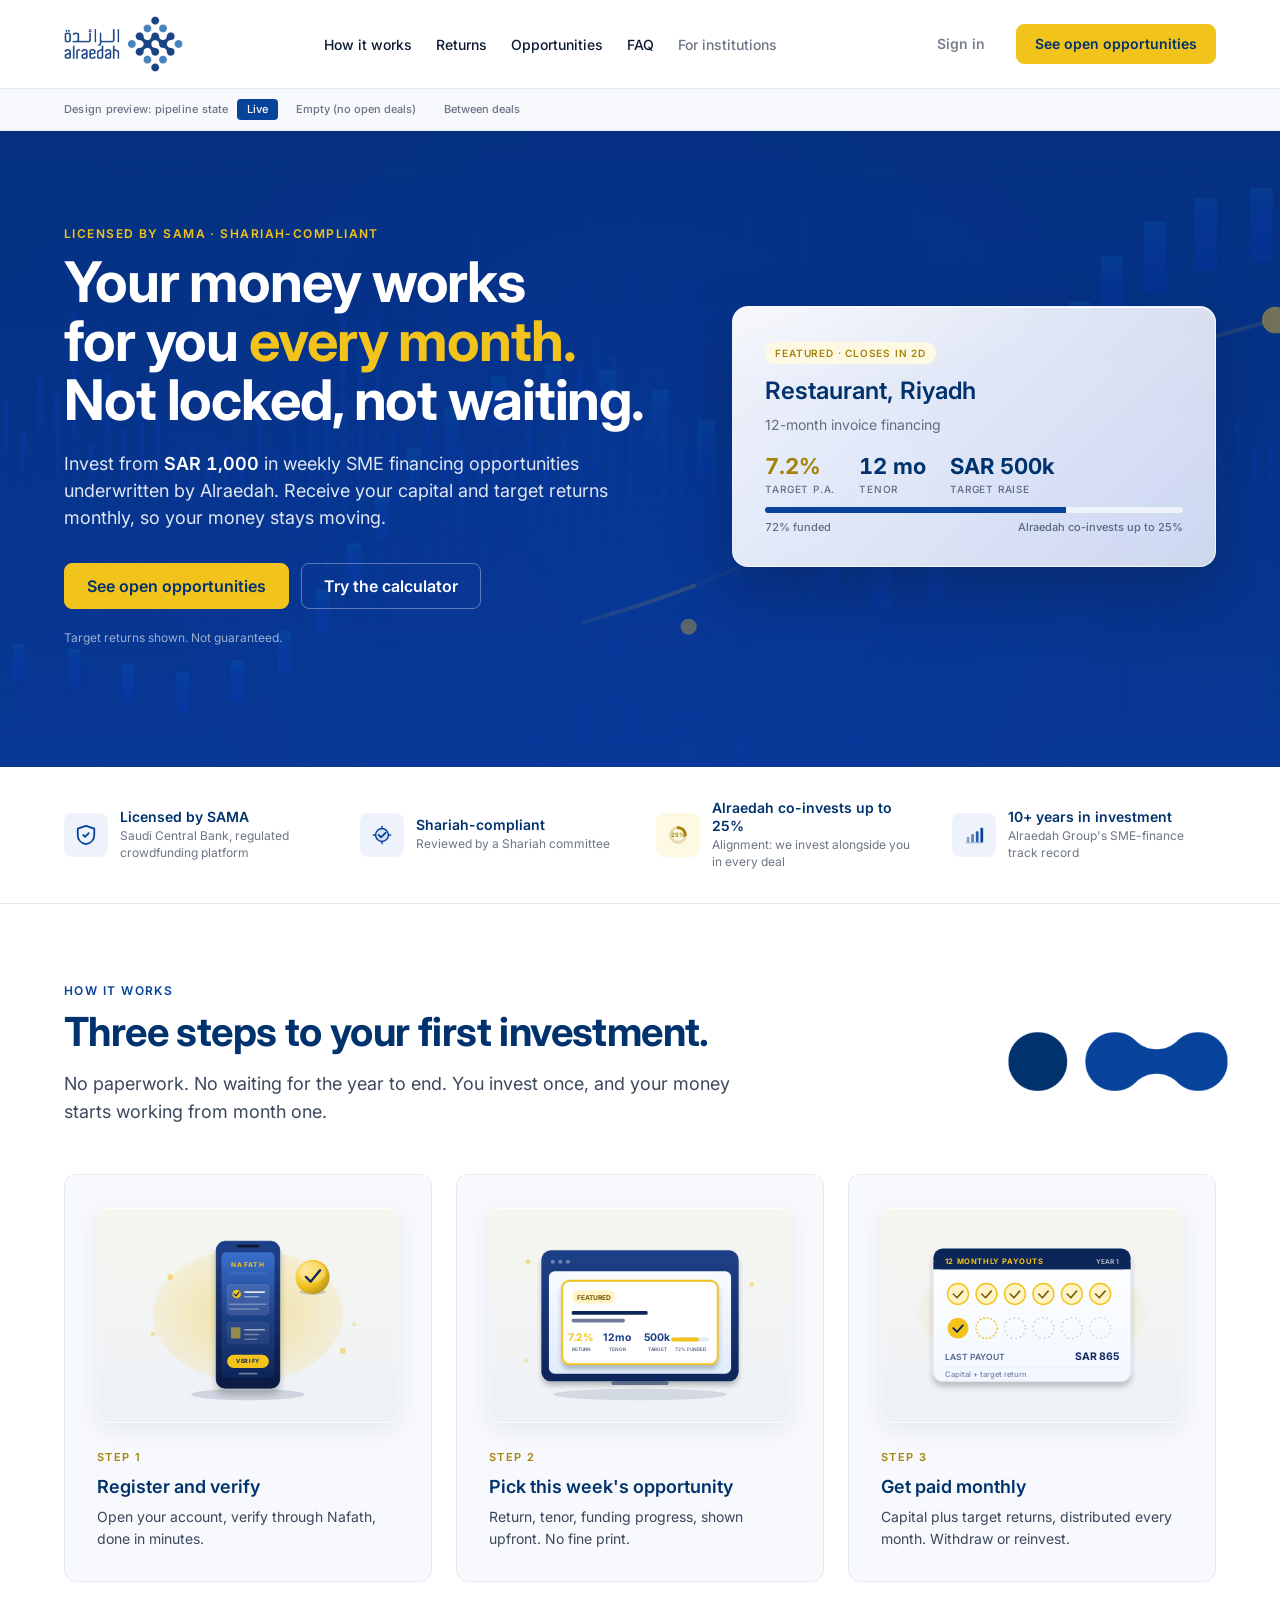
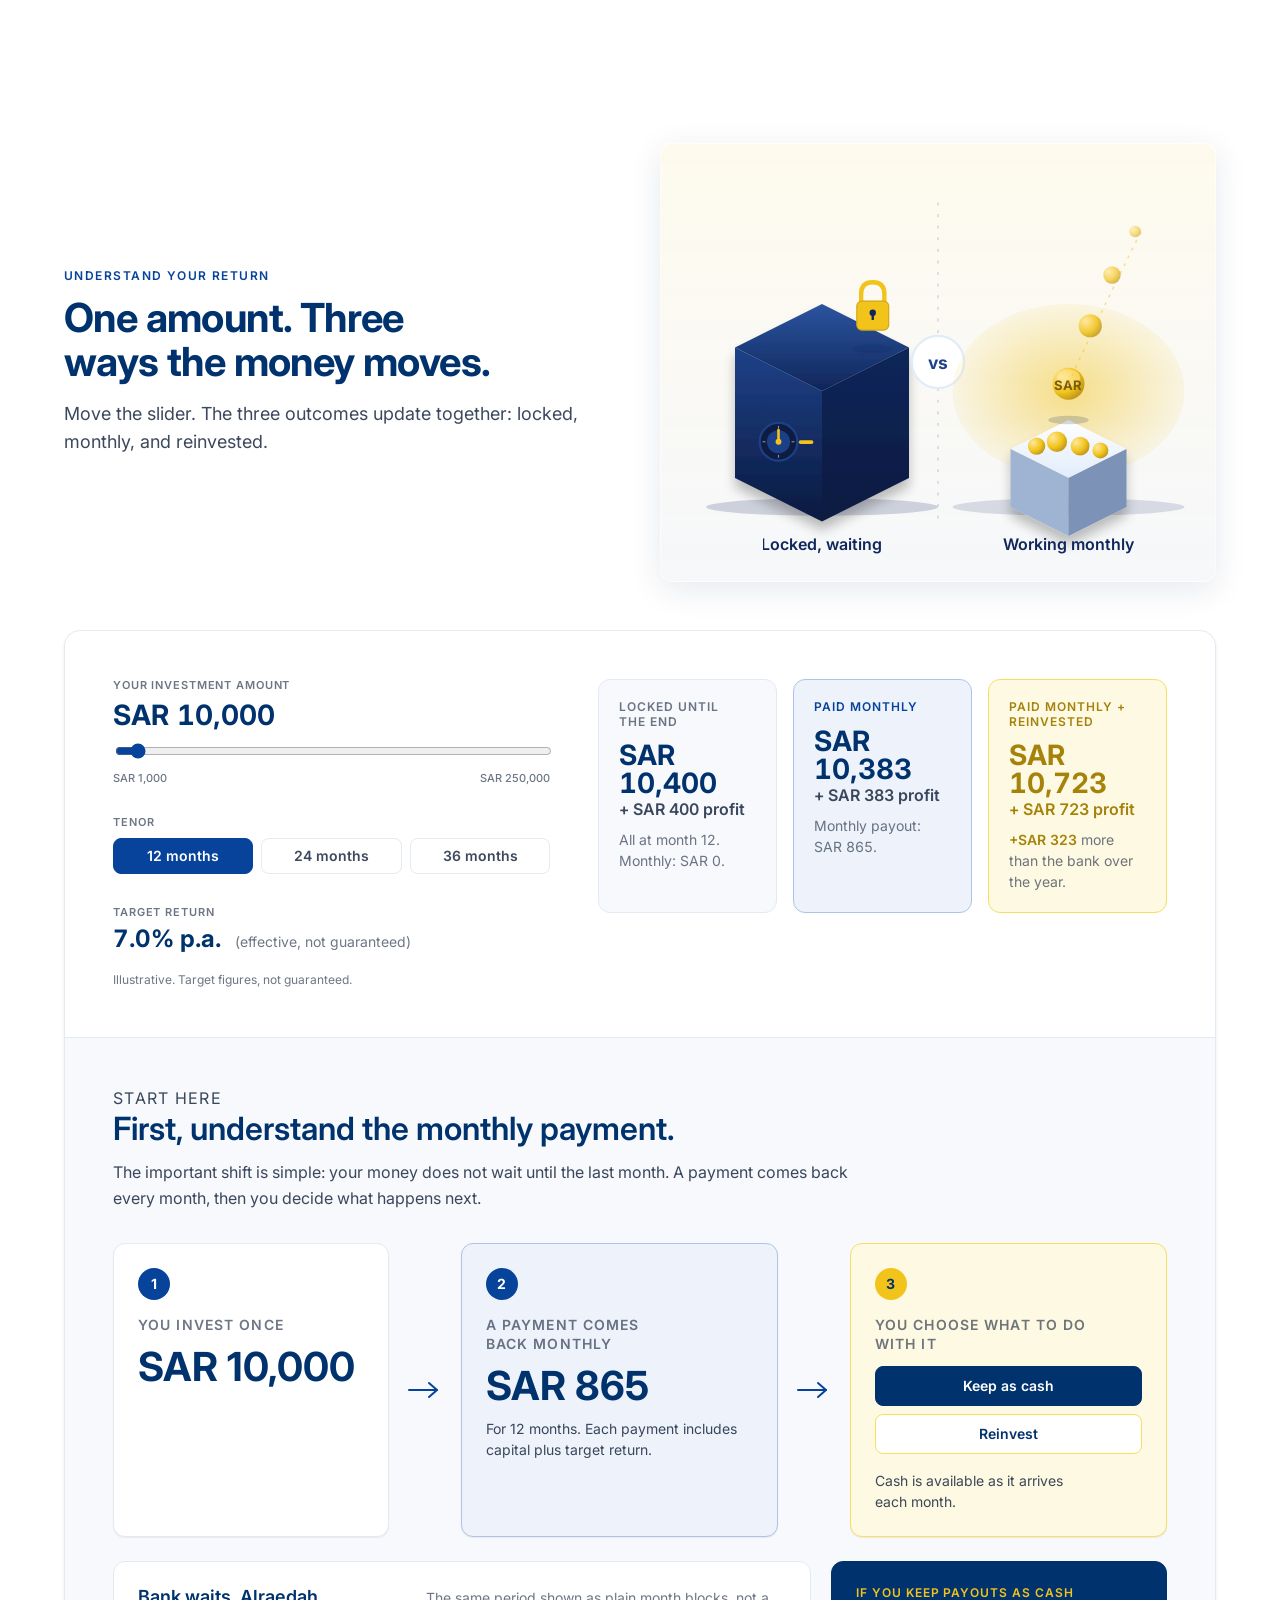
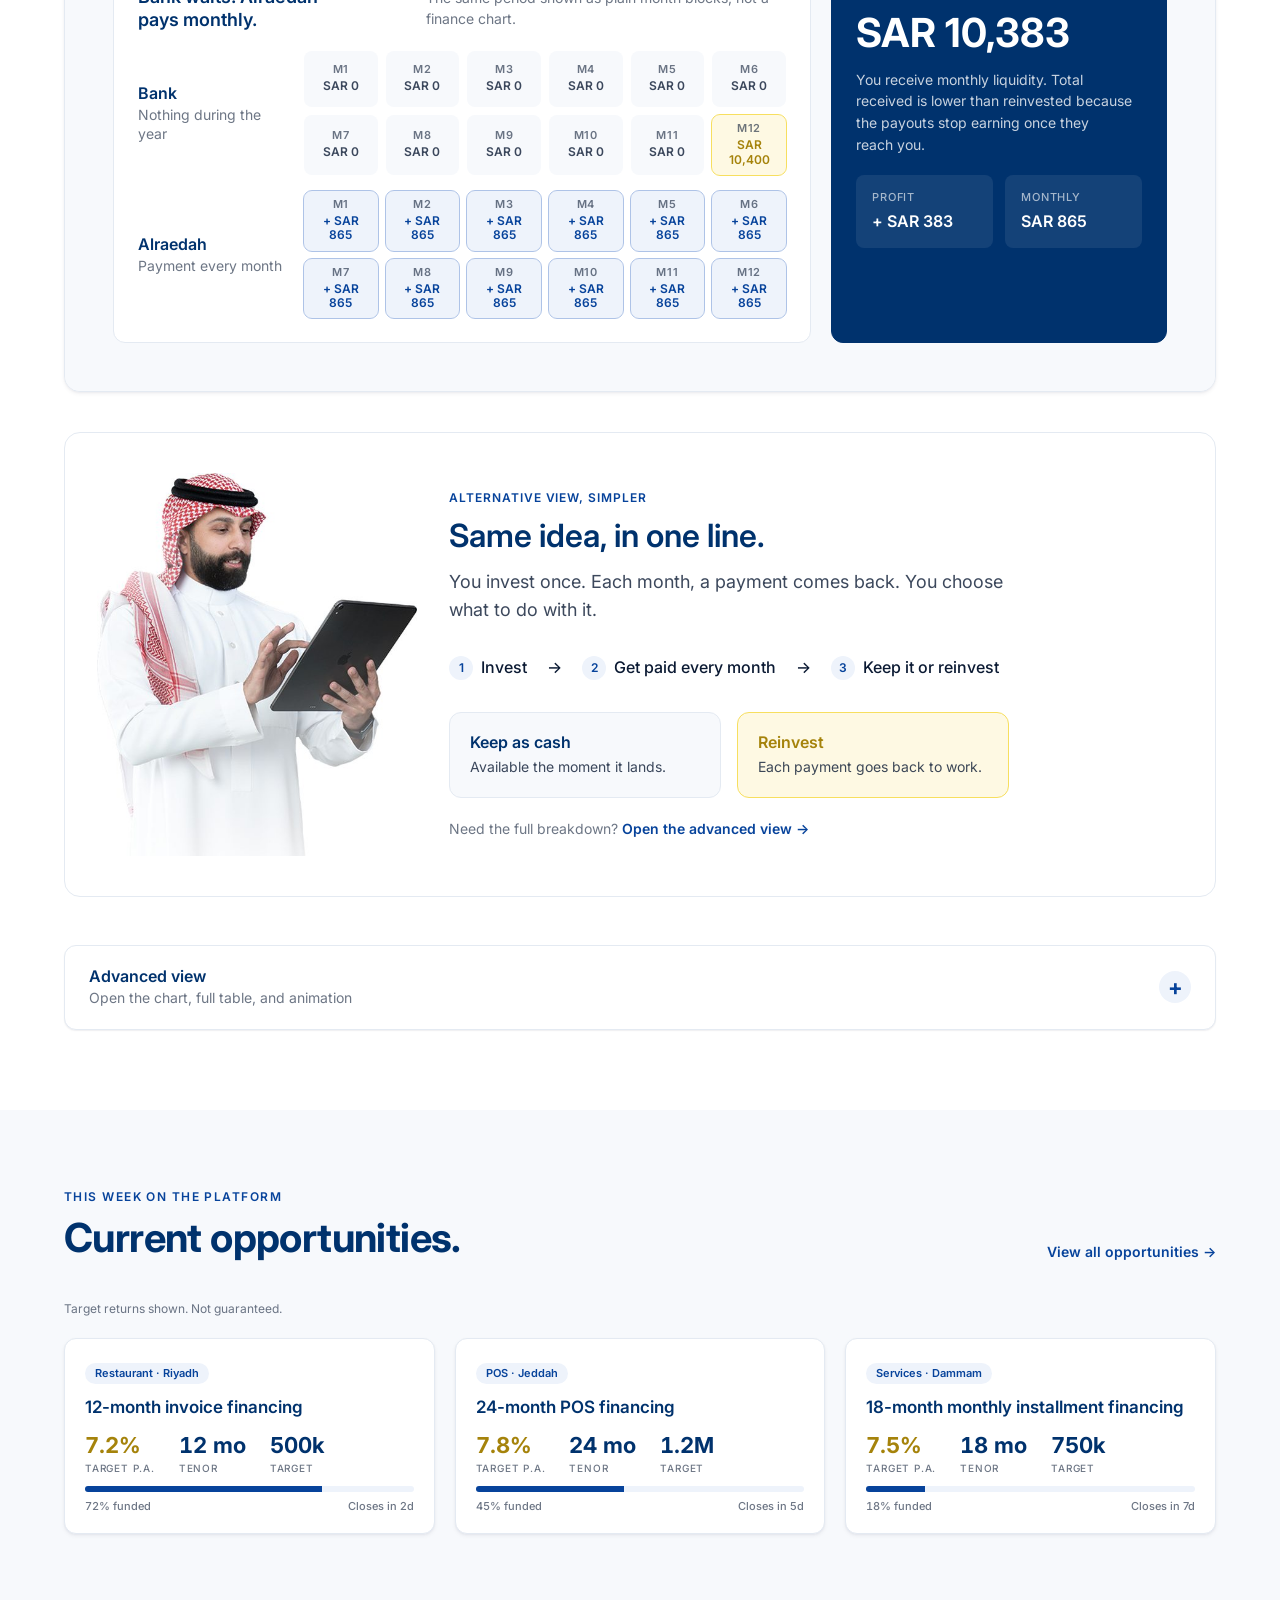
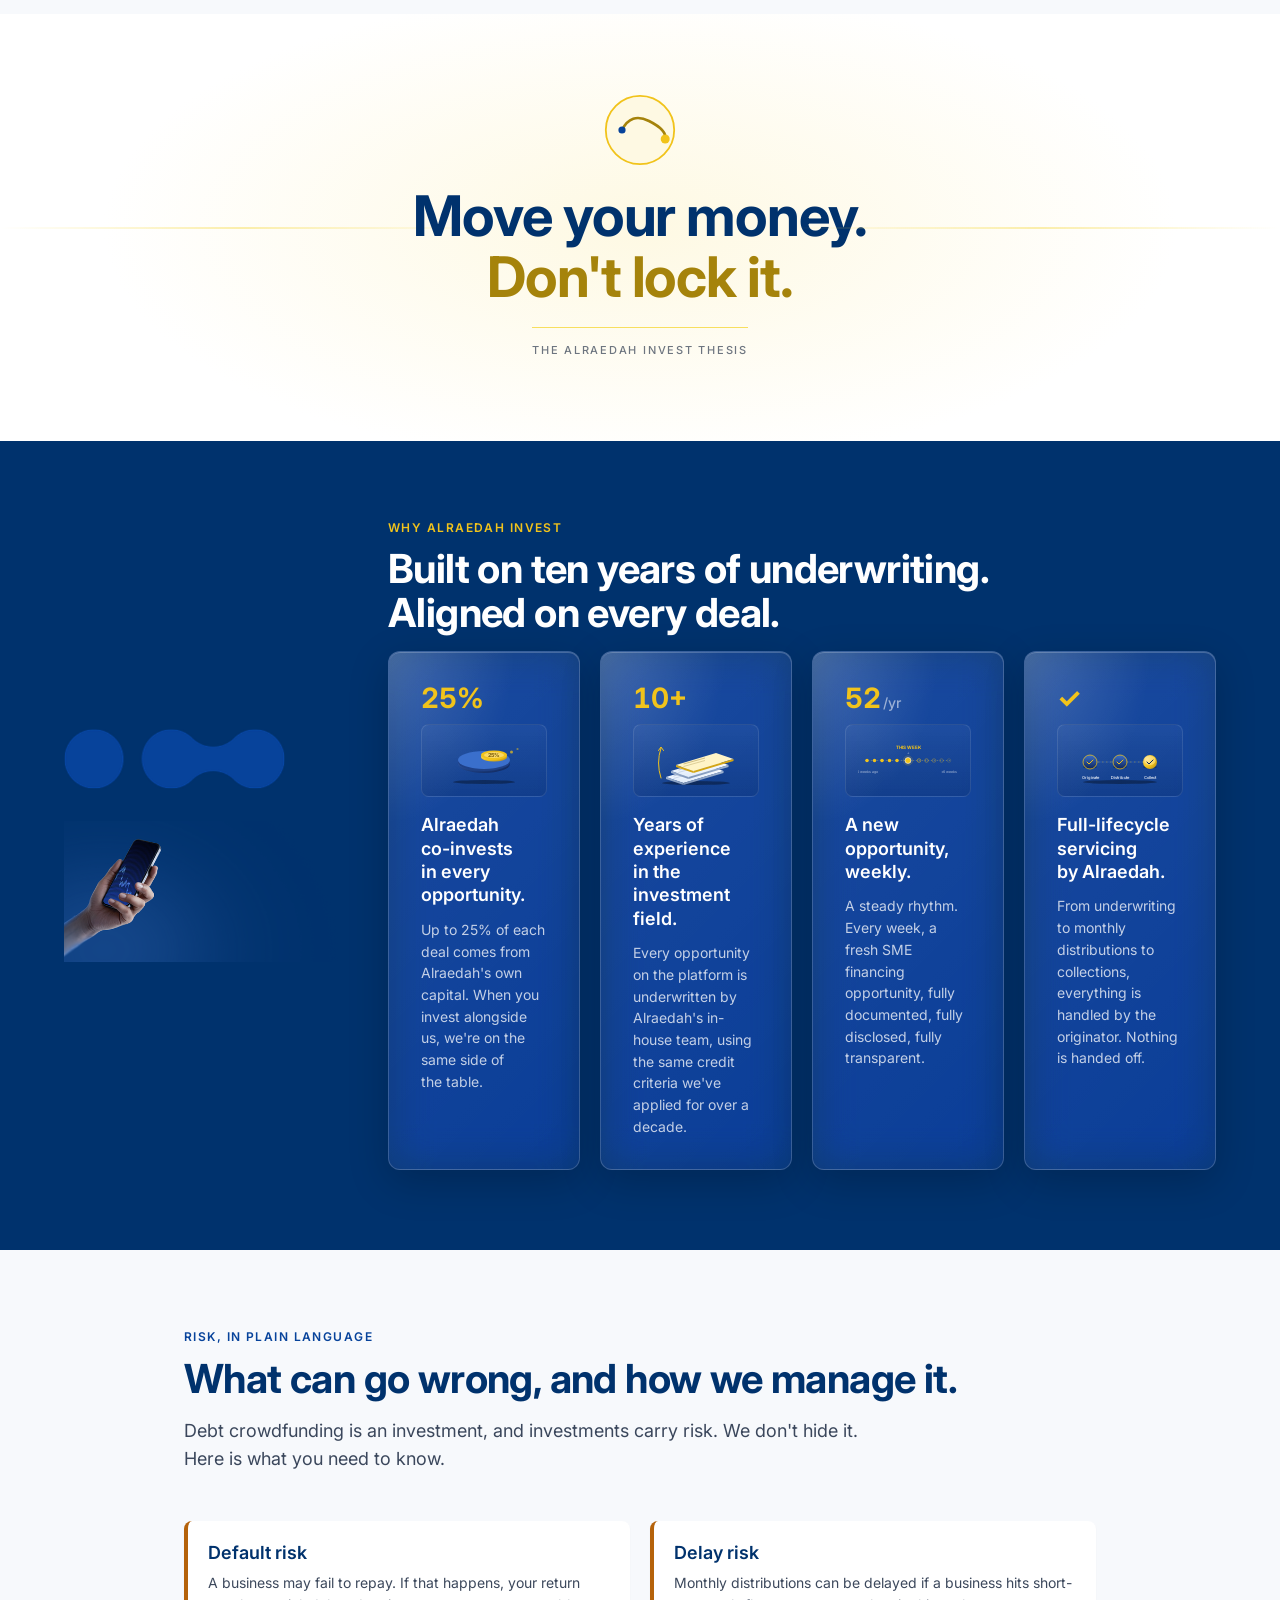
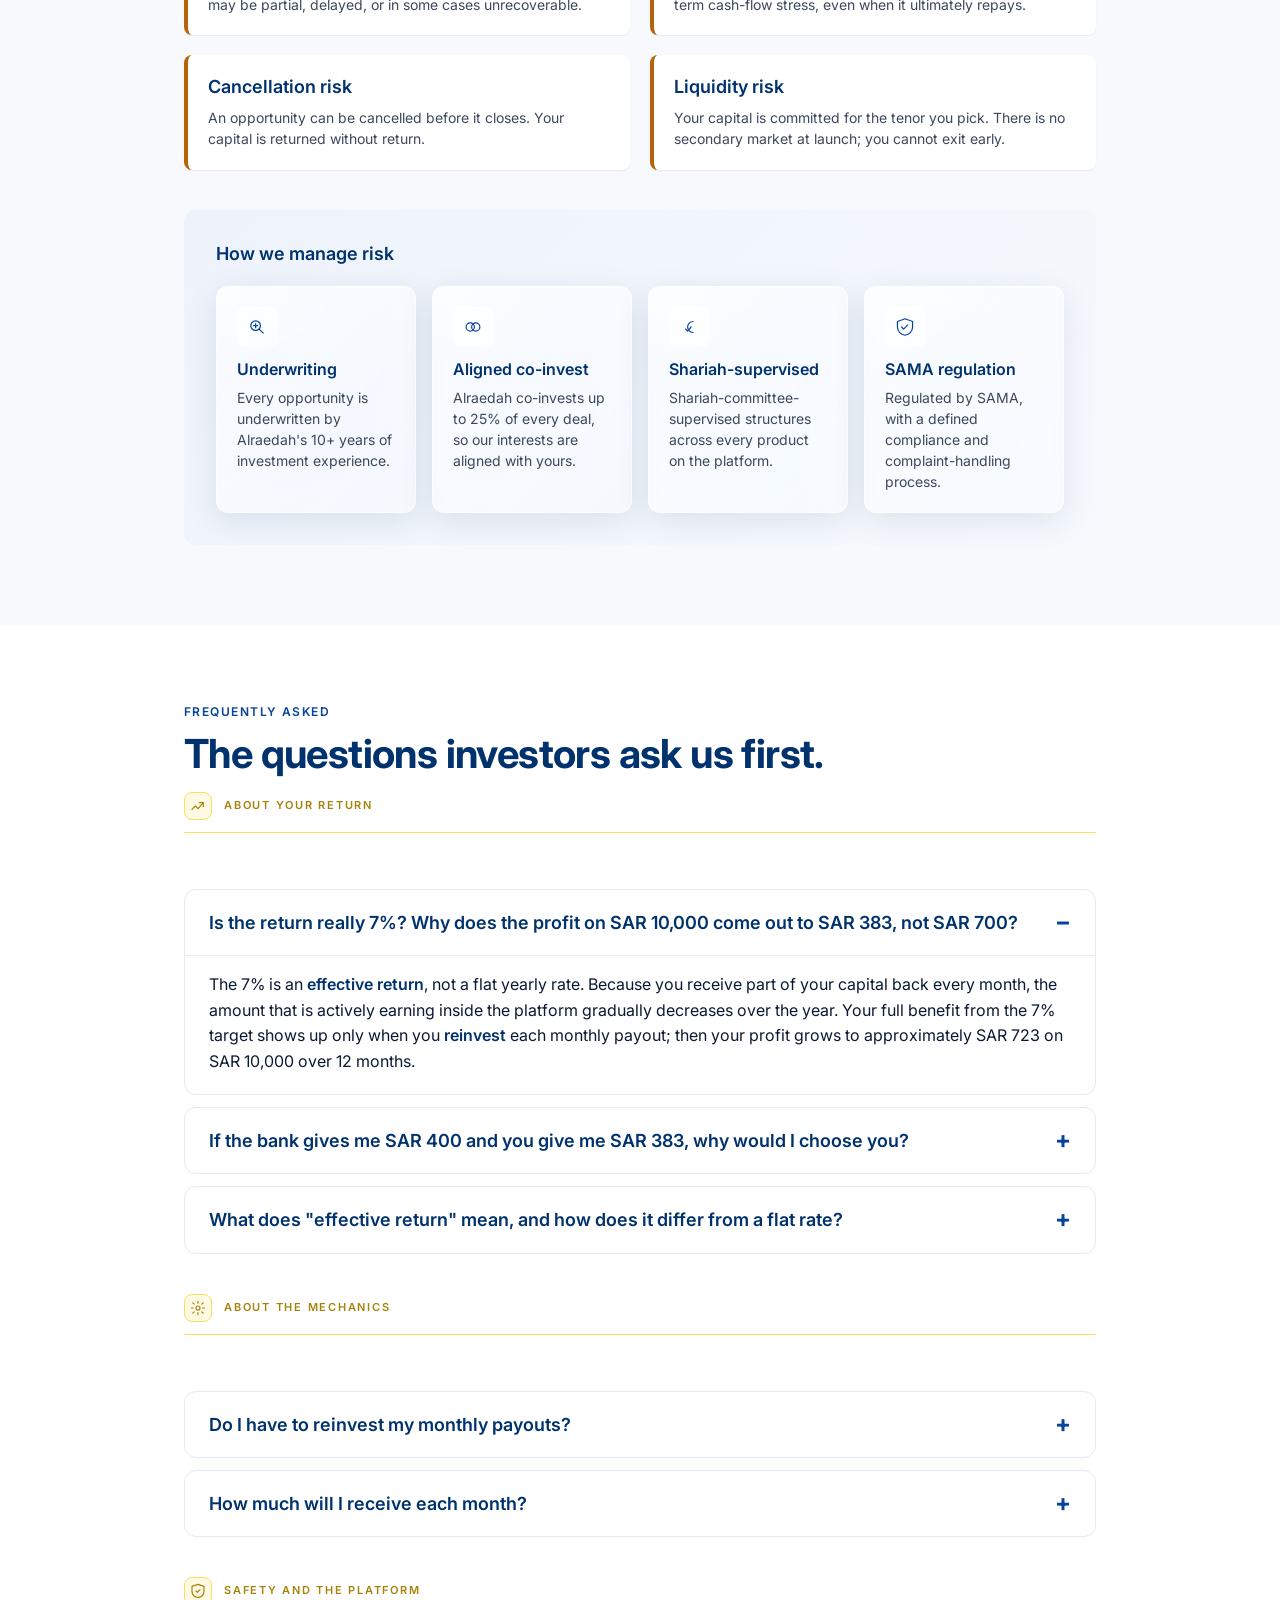
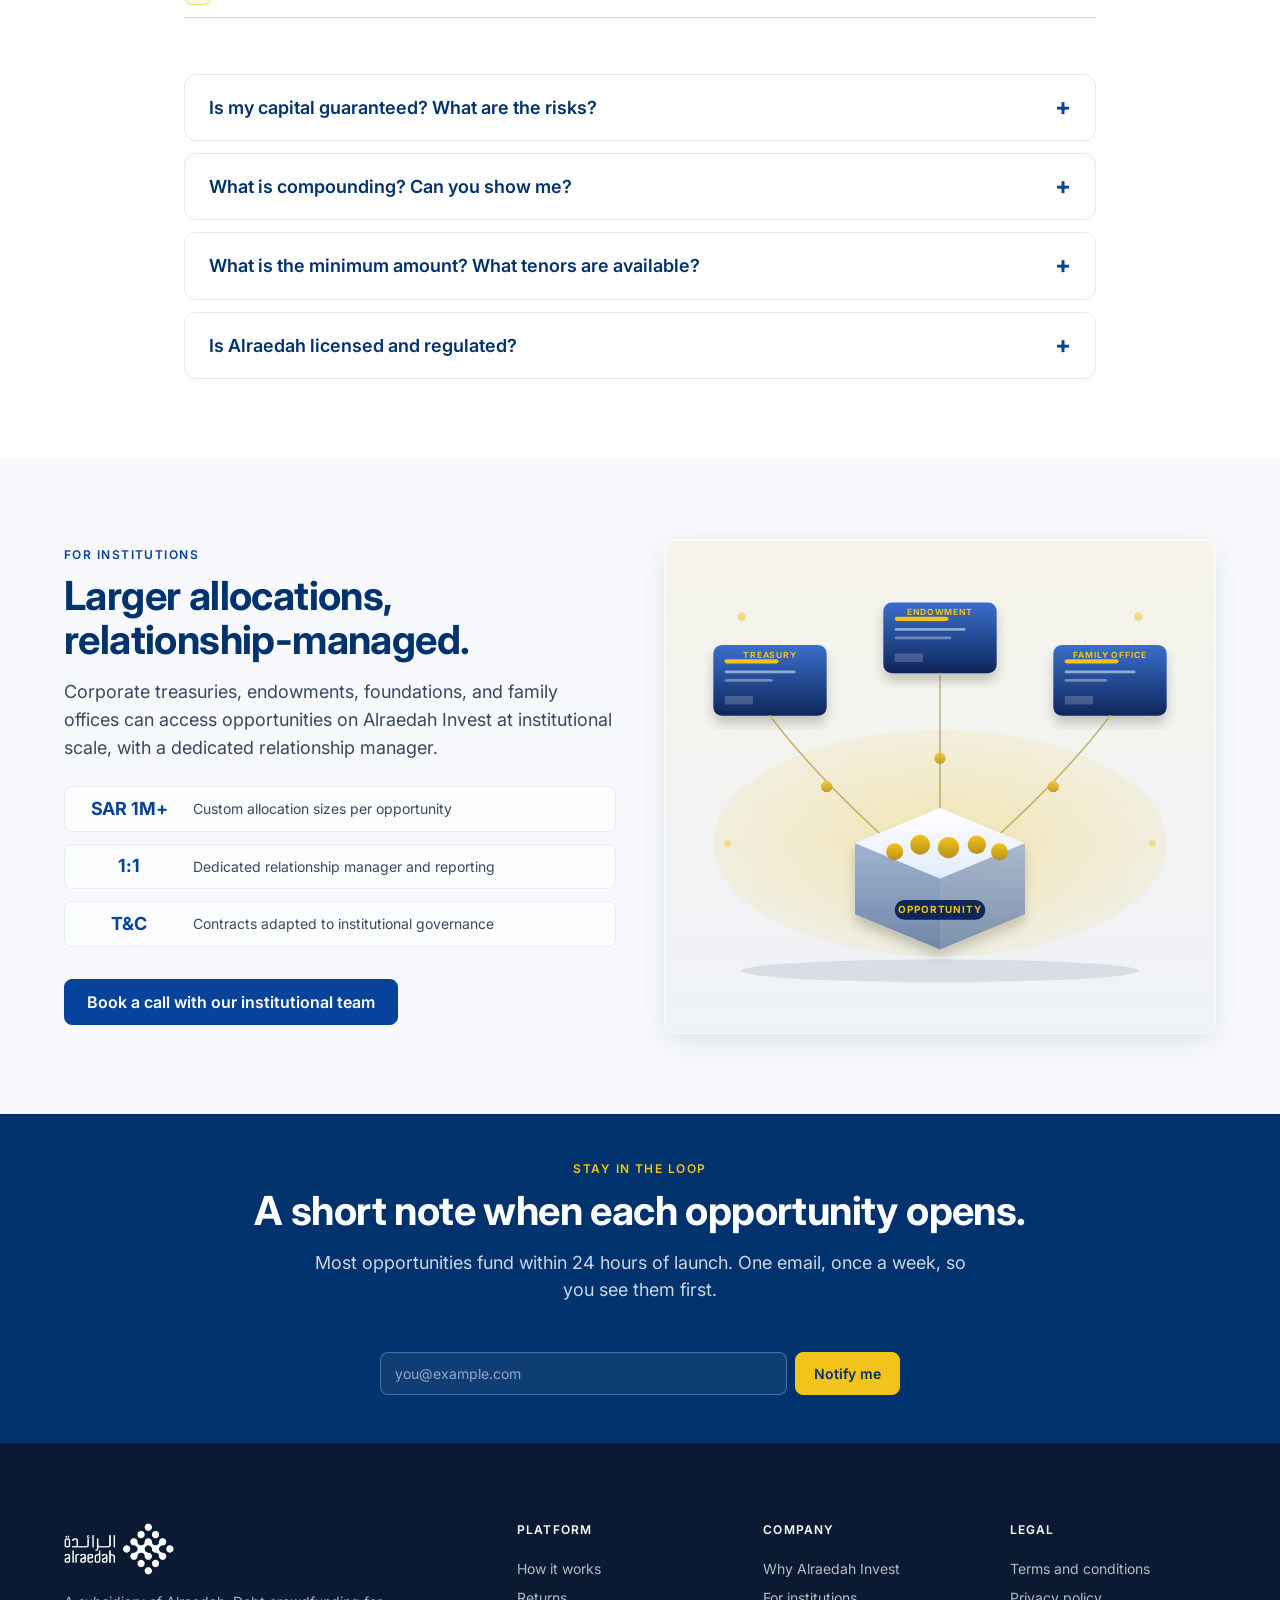
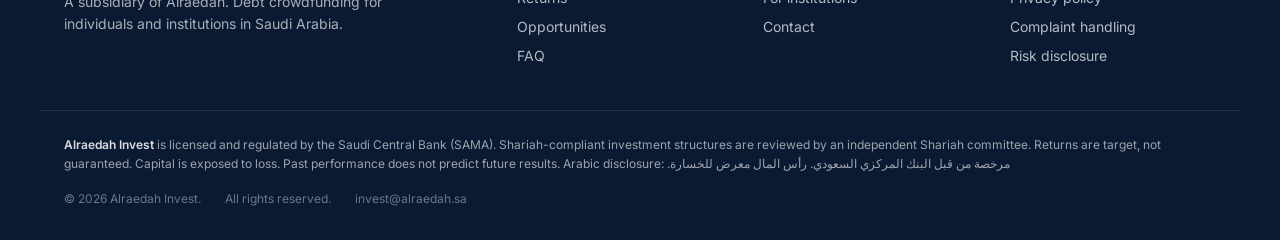
==== index.html @ d2c6cb10 "LP why-band: restructure to two-column grid — figure on left, cards on right Replaces the absolute-p" ====
<!doctype html>
<html lang="en">
<head>
  <meta charset="utf-8">
  <meta name="viewport" content="width=device-width, initial-scale=1">
  <title>Alraedah Invest: your money works for you every month</title>
  <meta name="description" content="Invest alongside Alraedah in weekly SME financing opportunities, from SAR 1,000. Licensed and regulated by the Saudi Central Bank (SAMA). Shariah-compliant.">

  <!-- Preview build, not for public indexing -->
  <meta name="robots" content="noindex, nofollow">
  <meta name="googlebot" content="noindex, nofollow">

  <link rel="icon" type="image/png" href="assets/logos/alraedah-invest-official.png">
  <!-- Mobile browser chrome matches brand navy -->
  <meta name="theme-color" content="#0F265A">
  <meta name="apple-mobile-web-app-status-bar-style" content="black-translucent">
  <link rel="stylesheet" href="tokens.css">
  <link rel="stylesheet" href="styles.css">
</head>
<body>

<!-- ============================================================
     HEADER NAVIGATION
     ============================================================ -->
<header class="site-header">
  <div class="container row-between">
    <a class="logo" href="#" aria-label="Alraedah Invest home">
      <img src="assets/logos/alraedah-parent.png" alt="Alraedah Invest" height="56">
    </a>
    <nav class="site-nav" aria-label="Primary">
      <a href="#how">How it works</a>
      <a href="#returns">Returns</a>
      <a href="#opportunities">Opportunities</a>
      <a href="#faq">FAQ</a>
      <a href="#institutions" class="nav-institutions">For institutions</a>
    </nav>
    <div class="header-actions">
      <span class="btn btn-ghost btn-disabled" aria-disabled="true" title="Sign in URL coming soon">Sign in</span>
      <a href="#opportunities" class="btn btn-gold" id="nav-cta">See open opportunities</a>
    </div>
  </div>
</header>

<!-- ============================================================
     PIPELINE STATE PREVIEW TOOLBAR (design review only)
     ============================================================ -->
<div class="state-toolbar" role="toolbar" aria-label="Preview opportunity pipeline states">
  <div class="container row">
    <span class="state-toolbar-label">Design preview: pipeline state</span>
    <button type="button" class="state-btn is-active" data-state="live">Live</button>
    <button type="button" class="state-btn" data-state="empty">Empty (no open deals)</button>
    <button type="button" class="state-btn" data-state="between">Between deals</button>
  </div>
</div>

<!-- ============================================================
     SECTION 1, HERO (velocity leads, adaptive CTA)
     ============================================================ -->
<section class="hero">
  <!-- Gold flowing accent (visual anchor, echoes the velocity concept) -->
  <svg class="hero-accent" viewBox="0 0 600 600" fill="none" xmlns="http://www.w3.org/2000/svg" aria-hidden="true">
    <!-- Static base path, dim, always visible -->
    <path d="M-50 420 Q 120 380, 240 300 T 520 180 Q 620 140, 680 80" stroke="url(#heroGrad)" stroke-width="3" stroke-linecap="round" fill="none" opacity="0.25"/>
    <!-- Animated flow on top, the gold "spark" travelling along the curve -->
    <path class="hero-accent-flow" d="M-50 420 Q 120 380, 240 300 T 520 180 Q 620 140, 680 80" stroke="url(#heroGrad)" stroke-width="3" stroke-linecap="round" fill="none" opacity="0.85"/>
    <circle class="hero-accent-dot hero-accent-dot-1" cx="80" cy="410" r="6" fill="#F1C31B" opacity="0.8"/>
    <circle class="hero-accent-dot hero-accent-dot-2" cx="240" cy="300" r="8" fill="#F1C31B"/>
    <circle class="hero-accent-dot hero-accent-dot-3" cx="400" cy="230" r="5" fill="#F1C31B" opacity="0.75"/>
    <circle class="hero-accent-dot hero-accent-dot-4" cx="520" cy="180" r="10" fill="#F1C31B"/>
    <defs>
      <linearGradient id="heroGrad" x1="0" y1="0" x2="1" y2="0">
        <stop offset="0%" stop-color="#F1C31B" stop-opacity="0"/>
        <stop offset="40%" stop-color="#F1C31B" stop-opacity="0.8"/>
        <stop offset="100%" stop-color="#F1C31B"/>
      </linearGradient>
    </defs>
  </svg>
  <div class="container hero-grid">
    <div class="hero-copy">
      <p class="eyebrow eyebrow-on-dark">Licensed by SAMA &middot; Shariah-compliant</p>
      <h1 class="hero-title">
        Your money works for you <span class="hl">every month.</span><br>
        Not locked, not waiting.
      </h1>
      <p class="hero-lead">
        Invest from <strong class="tabular">SAR 1,000</strong> in weekly SME financing opportunities underwritten by Alraedah. Receive your capital and target returns monthly, so your money stays moving.
      </p>
      <div class="hero-ctas">
        <a href="#opportunities" class="btn btn-gold btn-lg" data-cta-live>See open opportunities</a>
        <a href="#opportunities" class="btn btn-gold btn-lg is-hidden" data-cta-empty>Get notified when the next opportunity opens</a>
        <a href="#opportunities" class="btn btn-gold btn-lg is-hidden" data-cta-between>Get notified for the next drop</a>
        <a href="#returns" class="btn btn-ghost-on-dark btn-lg">Try the calculator</a>
      </div>
      <p class="hero-disclosure">
        Target returns shown. Not guaranteed.
      </p>
    </div>

    <!-- Featured opportunity card (visible in 'live' state only) -->
    <aside class="hero-card" data-state-live>
      <span class="tag-gold">Featured &middot; Closes in 2d</span>
      <h3 class="hero-card-title">Restaurant, Riyadh</h3>
      <p class="hero-card-sub">12-month invoice financing</p>
      <div class="kpi-row">
        <div class="kpi">
          <div class="kpi-num kpi-num-gold tabular">7.2%</div>
          <div class="kpi-label">Target p.a.</div>
        </div>
        <div class="kpi">
          <div class="kpi-num tabular">12 mo</div>
          <div class="kpi-label">Tenor</div>
        </div>
        <div class="kpi">
          <div class="kpi-num tabular">SAR 500k</div>
          <div class="kpi-label">Target raise</div>
        </div>
      </div>
      <div class="progress"><div class="progress-fill" style="width:72%"></div></div>
      <div class="progress-meta">
        <span class="tabular">72% funded</span>
        <span>Alraedah co-invests up to 25%</span>
      </div>
    </aside>

    <!-- Empty state hero card -->
    <aside class="hero-card hero-card-empty is-hidden" data-state-empty>
      <span class="tag-muted">No open opportunity right now</span>
      <h3 class="hero-card-title">Next opportunity opens Sunday.</h3>
      <p class="hero-card-sub">A new SME financing opportunity launches on the platform approximately every week.</p>
      <form class="notify-form" onsubmit="event.preventDefault(); this.querySelector('button').textContent='You are on the list';">
        <label for="notify-email" class="visually-hidden">Your email</label>
        <input type="email" id="notify-email" placeholder="you@example.com" required>
        <button type="submit" class="btn btn-primary">Notify me</button>
      </form>
      <div class="sample-anatomy">
        <span class="sample-lbl">Sample opportunity anatomy</span>
        <p class="sample-note">This is what each opportunity card shows when live.</p>
        <div class="anatomy-card">
          <span class="cat">Category &middot; City</span>
          <h4>What it funds</h4>
          <div class="kpi-row kpi-row-sm">
            <div class="kpi"><div class="kpi-num kpi-num-gold tabular">7.x%</div><div class="kpi-label">Target p.a.</div></div>
            <div class="kpi"><div class="kpi-num tabular">xx mo</div><div class="kpi-label">Tenor</div></div>
            <div class="kpi"><div class="kpi-num tabular">SAR xxxk</div><div class="kpi-label">Target</div></div>
          </div>
          <div class="progress"><div class="progress-fill" style="width:40%; opacity:.35"></div></div>
          <div class="progress-meta"><span>Progress</span><span>Closes in &hellip;</span></div>
        </div>
      </div>
    </aside>

    <!-- Between-deals hero card -->
    <aside class="hero-card hero-card-between is-hidden" data-state-between>
      <span class="tag-gold">Last funded &middot; 3 days ago</span>
      <h3 class="hero-card-title">POS financing, Jeddah.</h3>
      <p class="hero-card-sub">Funded in 14 hours by 38 investors, 24 months at a 7.6% target.</p>
      <div class="kpi-row">
        <div class="kpi"><div class="kpi-num tabular">38</div><div class="kpi-label">Investors</div></div>
        <div class="kpi"><div class="kpi-num tabular">14h</div><div class="kpi-label">Time to fund</div></div>
        <div class="kpi"><div class="kpi-num kpi-num-gold tabular">7.6%</div><div class="kpi-label">Target</div></div>
      </div>
      <p class="card-line">Next opportunity opens Sunday.</p>
      <form class="notify-form" onsubmit="event.preventDefault(); this.querySelector('button').textContent='You are on the list';">
        <label for="notify-email-b" class="visually-hidden">Your email</label>
        <input type="email" id="notify-email-b" placeholder="you@example.com" required>
        <button type="submit" class="btn btn-primary">Notify me</button>
      </form>
    </aside>
  </div>
</section>

<!-- ============================================================
     SECTION 2, TRUST BAR
     ============================================================ -->
<section class="trust-bar">
  <div class="container trust-row">
    <div class="trust-item">
      <span class="trust-icon trust-icon-sama" aria-hidden="true">
        <img class="sama-mark" src="assets/logos/sama-mark.png" alt=""
             onload="this.parentElement.classList.add('has-mark')"
             onerror="this.remove()">
        <svg class="sama-fallback" viewBox="0 0 24 24" fill="none" stroke="currentColor" stroke-width="2" stroke-linecap="round" stroke-linejoin="round"><path d="M12 2l9 3v7c0 5-3.5 9-9 10-5.5-1-9-5-9-10V5l9-3z"/><path d="M9 12l2 2 4-4"/></svg>
      </span>
      <div>
        <div class="trust-title">Licensed by SAMA</div>
        <div class="trust-sub">Saudi Central Bank, regulated crowdfunding platform</div>
      </div>
    </div>
    <div class="trust-item">
      <span class="trust-icon" aria-hidden="true">
        <!-- Shariah: stamped approval seal — circle with inner checkmark and small rays -->
        <svg viewBox="0 0 24 24" fill="none" xmlns="http://www.w3.org/2000/svg">
          <circle cx="12" cy="12" r="7" fill="currentColor" opacity="0.10"/>
          <circle cx="12" cy="12" r="7" fill="none" stroke="currentColor" stroke-width="1.6"/>
          <path d="M8.5 12 L11 14.5 L16 9.5" stroke="currentColor" stroke-width="2" stroke-linecap="round" stroke-linejoin="round" fill="none"/>
          <line x1="12" y1="2.5" x2="12" y2="4" stroke="currentColor" stroke-width="1.4" stroke-linecap="round"/>
          <line x1="12" y1="20" x2="12" y2="21.5" stroke="currentColor" stroke-width="1.4" stroke-linecap="round"/>
          <line x1="2.5" y1="12" x2="4" y2="12" stroke="currentColor" stroke-width="1.4" stroke-linecap="round"/>
          <line x1="20" y1="12" x2="21.5" y2="12" stroke="currentColor" stroke-width="1.4" stroke-linecap="round"/>
        </svg>
      </span>
      <div>
        <div class="trust-title">Shariah-compliant</div>
        <div class="trust-sub">Reviewed by a Shariah committee</div>
      </div>
    </div>
    <div class="trust-item">
      <span class="trust-icon trust-icon-gold" aria-hidden="true">
        <!-- 25% co-invest: donut with gold quadrant (matches the why-card scene 1 vocabulary) -->
        <svg viewBox="0 0 24 24" xmlns="http://www.w3.org/2000/svg">
          <circle cx="12" cy="12" r="8" fill="none" stroke="currentColor" stroke-width="3" opacity="0.25"/>
          <!-- 25% arc starting at 12 o'clock, going clockwise to 3 o'clock -->
          <path d="M12 4 A8 8 0 0 1 20 12" stroke="currentColor" stroke-width="3" stroke-linecap="round" fill="none"/>
          <text x="12" y="14.5" font-family="Inter, sans-serif" font-size="6.5" font-weight="700" fill="currentColor" text-anchor="middle">25%</text>
        </svg>
      </span>
      <div>
        <div class="trust-title">Alraedah co-invests up to 25%</div>
        <div class="trust-sub">Alignment: we invest alongside you in every deal</div>
      </div>
    </div>
    <div class="trust-item">
      <span class="trust-icon" aria-hidden="true">
        <!-- 10+ years: bar chart climbing up — suggests track record / sustained performance -->
        <svg viewBox="0 0 24 24" xmlns="http://www.w3.org/2000/svg">
          <rect x="4" y="14" width="3" height="6" rx="1" fill="currentColor" opacity="0.45"/>
          <rect x="9" y="11" width="3" height="9" rx="1" fill="currentColor" opacity="0.65"/>
          <rect x="14" y="8" width="3" height="12" rx="1" fill="currentColor" opacity="0.85"/>
          <rect x="19" y="4" width="3" height="16" rx="1" fill="currentColor"/>
          <line x1="3" y1="20.5" x2="22" y2="20.5" stroke="currentColor" stroke-width="1" opacity="0.4"/>
        </svg>
      </span>
      <div>
        <div class="trust-title">10+ years in investment</div>
        <div class="trust-sub">Alraedah Group's SME-finance track record</div>
      </div>
    </div>
  </div>
</section>

<!-- ============================================================
     SECTION 3, HOW IT WORKS (3 steps)
     ============================================================ -->
<section class="section" id="how">
  <div class="container has-dotpair">
    <img class="dotpair-accent" src="assets/visuals/dotpair.png" alt="" aria-hidden="true" width="320" height="86">
    <p class="eyebrow">How it works</p>
    <h2 class="section-title">Three steps to your first investment.</h2>
    <p class="section-lede">No paperwork. No waiting for the year to end. You invest once, and your money starts working from month one.</p>
    <div class="steps">
      <article class="step">
        <div class="step-art step-art-1" aria-hidden="true">
          <svg viewBox="0 0 280 200" xmlns="http://www.w3.org/2000/svg" fill="none">
            <defs>
              <linearGradient id="s1-phoneBody" x1="0" y1="0" x2="0" y2="1">
                <stop offset="0" stop-color="#1F4188"/>
                <stop offset="1" stop-color="#0A1A40"/>
              </linearGradient>
              <linearGradient id="s1-screen" x1="0" y1="0" x2="0" y2="1">
                <stop offset="0" stop-color="#3A6FCC"/>
                <stop offset="0.5" stop-color="#1F4188"/>
                <stop offset="1" stop-color="#0F265A"/>
              </linearGradient>
              <radialGradient id="s1-glow" cx="0.5" cy="0.5" r="0.7">
                <stop offset="0" stop-color="#F1C31B" stop-opacity="0.40"/>
                <stop offset="1" stop-color="#F1C31B" stop-opacity="0"/>
              </radialGradient>
              <radialGradient id="s1-checkBadge" cx="0.3" cy="0.3" r="0.8">
                <stop offset="0" stop-color="#FFE89A"/>
                <stop offset="0.6" stop-color="#F1C31B"/>
                <stop offset="1" stop-color="#B8901A"/>
              </radialGradient>
              <filter id="s1-shadow" x="-30%" y="-30%" width="160%" height="160%">
                <feGaussianBlur in="SourceAlpha" stdDeviation="4"/>
                <feOffset dy="6"/>
                <feComponentTransfer><feFuncA type="linear" slope="0.22"/></feComponentTransfer>
                <feMerge><feMergeNode/><feMergeNode in="SourceGraphic"/></feMerge>
              </filter>
            </defs>
            <ellipse cx="140" cy="184" rx="60" ry="6" fill="#0F265A" opacity="0.14"/>
            <ellipse cx="140" cy="100" rx="100" ry="70" fill="url(#s1-glow)"/>
            <!-- Phone, head-on (no skew, all text inside the screen reads cleanly) -->
            <g filter="url(#s1-shadow)">
              <!-- Phone body -->
              <rect x="106" y="22" width="68" height="156" rx="10" fill="url(#s1-phoneBody)"/>
              <!-- Bezel highlight (top inset) -->
              <rect x="106" y="22" width="68" height="156" rx="10" fill="none" stroke="rgba(255,255,255,0.14)" stroke-width="1"/>
              <!-- Notch -->
              <rect x="128" y="26" width="24" height="3" rx="1.5" fill="#000" opacity="0.6"/>
              <!-- Screen -->
              <rect x="112" y="34" width="56" height="132" rx="5" fill="url(#s1-screen)"/>
            </g>
            <!-- Screen content (all flat — no skew, no clipping) -->
            <!-- NAFATH header -->
            <text x="140" y="50" font-family="Inter, sans-serif" font-size="7" font-weight="700" fill="#F1C31B" text-anchor="middle" letter-spacing="1.5">NAFATH</text>
            <line x1="120" y1="56" x2="160" y2="56" stroke="#FFFFFF" stroke-width="0.5" opacity="0.25"/>
            <!-- Verified card -->
            <rect x="118" y="68" width="44" height="32" rx="4" fill="rgba(255,255,255,0.10)" stroke="rgba(255,255,255,0.20)" stroke-width="0.5"/>
            <circle cx="128" cy="78" r="4.5" fill="#F1C31B"/>
            <path d="M125.5 78 L127.5 80 L130.5 76" stroke="#0F265A" stroke-width="1.2" stroke-linecap="round" stroke-linejoin="round" fill="none"/>
            <rect x="136" y="75" width="22" height="2" rx="1" fill="#FFFFFF" opacity="0.85"/>
            <rect x="136" y="80" width="16" height="1.6" rx="0.8" fill="#FFFFFF" opacity="0.45"/>
            <rect x="120" y="88" width="40" height="1.6" rx="0.8" fill="#FFFFFF" opacity="0.30"/>
            <rect x="120" y="93" width="32" height="1.6" rx="0.8" fill="#FFFFFF" opacity="0.30"/>
            <!-- ID card preview row -->
            <rect x="118" y="108" width="44" height="22" rx="3" fill="rgba(255,255,255,0.06)" stroke="rgba(255,255,255,0.15)" stroke-width="0.5"/>
            <rect x="122" y="113" width="10" height="12" rx="1" fill="#F1C31B" opacity="0.55"/>
            <rect x="136" y="115" width="22" height="1.6" rx="0.8" fill="#FFFFFF" opacity="0.55"/>
            <rect x="136" y="120" width="16" height="1.6" rx="0.8" fill="#FFFFFF" opacity="0.35"/>
            <rect x="136" y="125" width="14" height="1.6" rx="0.8" fill="#FFFFFF" opacity="0.30"/>
            <!-- CTA button -->
            <rect x="118" y="142" width="44" height="14" rx="7" fill="#F1C31B"/>
            <text x="140" y="151" font-family="Inter, sans-serif" font-size="6" font-weight="700" fill="#0F265A" text-anchor="middle" letter-spacing="0.6">VERIFY</text>
            <!-- Home indicator -->
            <rect x="130" y="161" width="20" height="2" rx="1" fill="#FFFFFF" opacity="0.40"/>
            <!-- Floating check-badge (kept the art1-check anim hook) -->
            <ellipse cx="208" cy="76" rx="14" ry="3" fill="#0F265A" opacity="0.18"/>
            <g class="art1-check" style="transform-origin: 208px 60px;">
              <circle cx="208" cy="60" r="18" fill="url(#s1-checkBadge)"/>
              <ellipse cx="208" cy="55" rx="14" ry="11" fill="#FFE89A" opacity="0.5"/>
              <path d="M201 60 L206 65 L216 53" stroke="#0F265A" stroke-width="2.4" stroke-linecap="round" stroke-linejoin="round" fill="none"/>
            </g>
            <!-- Subtle accent dots in background -->
            <circle cx="58" cy="60" r="3" fill="#F1C31B" opacity="0.55"/>
            <circle cx="40" cy="120" r="2.5" fill="#F1C31B" opacity="0.4"/>
            <circle cx="240" cy="138" r="3" fill="#F1C31B" opacity="0.5"/>
            <circle cx="252" cy="110" r="2" fill="#F1C31B" opacity="0.35"/>
          </svg>
        </div>
        <div class="step-num">Step 1</div>
        <h3>Register and verify</h3>
        <p>Open your account, verify through Nafath, done in minutes.</p>
      </article>
      <article class="step">
        <div class="step-art step-art-2" aria-hidden="true">
          <svg viewBox="0 0 280 200" xmlns="http://www.w3.org/2000/svg" fill="none">
            <defs>
              <linearGradient id="s2-screen" x1="0" y1="0" x2="0" y2="1">
                <stop offset="0" stop-color="#F8FBFF"/>
                <stop offset="1" stop-color="#E1ECFB"/>
              </linearGradient>
              <linearGradient id="s2-bezel" x1="0" y1="0" x2="0" y2="1">
                <stop offset="0" stop-color="#1F4188"/>
                <stop offset="1" stop-color="#0F265A"/>
              </linearGradient>
              <filter id="s2-cardShadow" x="-20%" y="-20%" width="140%" height="140%">
                <feGaussianBlur in="SourceAlpha" stdDeviation="3"/>
                <feOffset dy="4"/>
                <feComponentTransfer><feFuncA type="linear" slope="0.25"/></feComponentTransfer>
                <feMerge><feMergeNode/><feMergeNode in="SourceGraphic"/></feMerge>
              </filter>
            </defs>
            <ellipse cx="140" cy="184" rx="92" ry="6" fill="#0F265A" opacity="0.12"/>
            <!-- Browser-style frame, head-on (no skew, easy to read) -->
            <g filter="url(#s2-cardShadow)">
              <!-- Outer bezel -->
              <rect x="36" y="32" width="208" height="138" rx="10" fill="url(#s2-bezel)"/>
              <!-- Window dots -->
              <circle cx="48" cy="44" r="2.2" fill="#FFFFFF" opacity="0.35"/>
              <circle cx="56" cy="44" r="2.2" fill="#FFFFFF" opacity="0.35"/>
              <circle cx="64" cy="44" r="2.2" fill="#FFFFFF" opacity="0.35"/>
              <!-- Inner viewport -->
              <rect x="44" y="54" width="192" height="108" rx="6" fill="url(#s2-screen)"/>
            </g>
            <!-- Laptop hinge / stand suggestion -->
            <rect x="110" y="170" width="60" height="4" rx="2" fill="#0F265A" opacity="0.55"/>

            <!-- Single highlighted opportunity card on screen -->
            <g class="art2-highlight" filter="url(#s2-cardShadow)" transform="translate(58 64)">
              <!-- Card background -->
              <rect x="0" y="0" width="164" height="88" rx="8" fill="#FFFFFF"/>
              <rect x="0" y="0" width="164" height="88" rx="8" fill="none" stroke="#F1C31B" stroke-width="2"/>
              <!-- Featured tag -->
              <rect x="10" y="10" width="46" height="14" rx="7" fill="#FFF4C7"/>
              <text x="33" y="20" font-family="Inter, sans-serif" font-size="7" font-weight="700" fill="#7A5C0A" text-anchor="middle">FEATURED</text>
              <!-- Title -->
              <rect x="10" y="32" width="80" height="4" rx="1.5" fill="#0F265A"/>
              <rect x="10" y="40" width="56" height="4" rx="1.5" fill="#0F265A" opacity="0.6"/>
              <!-- Three KPI columns -->
              <text x="20" y="64" font-family="Inter, sans-serif" font-size="11" font-weight="700" fill="#F1C31B" text-anchor="middle">7.2%</text>
              <text x="20" y="74" font-family="Inter, sans-serif" font-size="5" font-weight="600" fill="#0F265A" text-anchor="middle" opacity="0.7">RETURN</text>
              <text x="58" y="64" font-family="Inter, sans-serif" font-size="11" font-weight="700" fill="#1F4188" text-anchor="middle">12mo</text>
              <text x="58" y="74" font-family="Inter, sans-serif" font-size="5" font-weight="600" fill="#0F265A" text-anchor="middle" opacity="0.7">TENOR</text>
              <text x="100" y="64" font-family="Inter, sans-serif" font-size="11" font-weight="700" fill="#1F4188" text-anchor="middle">500k</text>
              <text x="100" y="74" font-family="Inter, sans-serif" font-size="5" font-weight="600" fill="#0F265A" text-anchor="middle" opacity="0.7">TARGET</text>
              <!-- Progress bar -->
              <rect x="115" y="60" width="40" height="4" rx="2" fill="#E1ECFB"/>
              <rect x="115" y="60" width="29" height="4" rx="2" fill="#F1C31B"/>
              <text x="135" y="74" font-family="Inter, sans-serif" font-size="5" font-weight="600" fill="#0F265A" text-anchor="middle" opacity="0.7">72% FUNDED</text>
            </g>
            <!-- Subtle accent dots -->
            <circle cx="22" cy="44" r="2.5" fill="#F1C31B" opacity="0.5"/>
            <circle cx="258" cy="68" r="2.5" fill="#F1C31B" opacity="0.45"/>
            <circle cx="20" cy="148" r="2" fill="#F1C31B" opacity="0.35"/>
          </svg>
        </div>
        <div class="step-num">Step 2</div>
        <h3>Pick this week's opportunity</h3>
        <p>Return, tenor, funding progress, shown upfront. No fine print.</p>
      </article>
      <article class="step">
        <div class="step-art" aria-hidden="true">
          <svg viewBox="0 0 280 200" xmlns="http://www.w3.org/2000/svg" fill="none">
            <defs>
              <linearGradient id="s3-cardBg" x1="0" y1="0" x2="0" y2="1">
                <stop offset="0" stop-color="#FFFFFF"/>
                <stop offset="1" stop-color="#F2F7FF"/>
              </linearGradient>
              <radialGradient id="s3-glow" cx="0.5" cy="0.5" r="0.7">
                <stop offset="0" stop-color="#F1C31B" stop-opacity="0.20"/>
                <stop offset="1" stop-color="#F1C31B" stop-opacity="0"/>
              </radialGradient>
              <filter id="s3-shadow" x="-15%" y="-15%" width="130%" height="130%">
                <feGaussianBlur in="SourceAlpha" stdDeviation="3.5"/>
                <feOffset dy="5"/>
                <feComponentTransfer><feFuncA type="linear" slope="0.22"/></feComponentTransfer>
                <feMerge><feMergeNode/><feMergeNode in="SourceGraphic"/></feMerge>
              </filter>
            </defs>
            <!-- Soft glow behind -->
            <ellipse cx="140" cy="100" rx="120" ry="60" fill="url(#s3-glow)"/>
            <!-- Statement card, head-on -->
            <g filter="url(#s3-shadow)">
              <rect x="36" y="30" width="208" height="140" rx="10" fill="url(#s3-cardBg)" stroke="#E1ECFB" stroke-width="1"/>
              <!-- Header strip -->
              <rect x="36" y="30" width="208" height="22" rx="10" fill="#0F265A"/>
              <rect x="36" y="44" width="208" height="8" fill="#0F265A"/>
              <text x="48" y="46" font-family="Inter, sans-serif" font-size="8" font-weight="700" fill="#F1C31B" letter-spacing="0.08em">12 MONTHLY PAYOUTS</text>
              <text x="232" y="46" font-family="Inter, sans-serif" font-size="7" font-weight="600" fill="#FFFFFF" text-anchor="end" opacity="0.7">YEAR 1</text>
            </g>
            <!-- 12 month checkmark grid: 6 columns × 2 rows. Months 1-7 are completed (gold check), 8-9 pending (outline gold), 10-12 future (faint outline) -->
            <g transform="translate(48 64)">
              <!-- Row 1: months 1-6 (all paid) -->
              <g><circle cx="14" cy="14" r="11" fill="#FFF4C7"/><circle cx="14" cy="14" r="11" fill="none" stroke="#F1C31B" stroke-width="1.5"/><path d="M9 14 L13 18 L19 11" stroke="#7A5C0A" stroke-width="1.7" stroke-linecap="round" stroke-linejoin="round" fill="none"/></g>
              <g><circle cx="44" cy="14" r="11" fill="#FFF4C7"/><circle cx="44" cy="14" r="11" fill="none" stroke="#F1C31B" stroke-width="1.5"/><path d="M39 14 L43 18 L49 11" stroke="#7A5C0A" stroke-width="1.7" stroke-linecap="round" stroke-linejoin="round" fill="none"/></g>
              <g><circle cx="74" cy="14" r="11" fill="#FFF4C7"/><circle cx="74" cy="14" r="11" fill="none" stroke="#F1C31B" stroke-width="1.5"/><path d="M69 14 L73 18 L79 11" stroke="#7A5C0A" stroke-width="1.7" stroke-linecap="round" stroke-linejoin="round" fill="none"/></g>
              <g><circle cx="104" cy="14" r="11" fill="#FFF4C7"/><circle cx="104" cy="14" r="11" fill="none" stroke="#F1C31B" stroke-width="1.5"/><path d="M99 14 L103 18 L109 11" stroke="#7A5C0A" stroke-width="1.7" stroke-linecap="round" stroke-linejoin="round" fill="none"/></g>
              <g><circle cx="134" cy="14" r="11" fill="#FFF4C7"/><circle cx="134" cy="14" r="11" fill="none" stroke="#F1C31B" stroke-width="1.5"/><path d="M129 14 L133 18 L139 11" stroke="#7A5C0A" stroke-width="1.7" stroke-linecap="round" stroke-linejoin="round" fill="none"/></g>
              <g><circle cx="164" cy="14" r="11" fill="#FFF4C7"/><circle cx="164" cy="14" r="11" fill="none" stroke="#F1C31B" stroke-width="1.5"/><path d="M159 14 L163 18 L169 11" stroke="#7A5C0A" stroke-width="1.7" stroke-linecap="round" stroke-linejoin="round" fill="none"/></g>
              <!-- Row 2: months 7 (paid, current/highlighted), 8-9 (pending), 10-12 (future) -->
              <g><circle cx="14" cy="50" r="11" fill="#F1C31B"/><path d="M9 50 L13 54 L19 47" stroke="#0F265A" stroke-width="2" stroke-linecap="round" stroke-linejoin="round" fill="none"/></g>
              <g><circle cx="44" cy="50" r="11" fill="none" stroke="#F1C31B" stroke-width="1.5" stroke-dasharray="2 2"/></g>
              <g><circle cx="74" cy="50" r="11" fill="none" stroke="#9FB4D2" stroke-width="1.5" stroke-dasharray="2 3" opacity="0.6"/></g>
              <g><circle cx="104" cy="50" r="11" fill="none" stroke="#9FB4D2" stroke-width="1.5" stroke-dasharray="2 3" opacity="0.6"/></g>
              <g><circle cx="134" cy="50" r="11" fill="none" stroke="#9FB4D2" stroke-width="1.5" stroke-dasharray="2 3" opacity="0.5"/></g>
              <g><circle cx="164" cy="50" r="11" fill="none" stroke="#9FB4D2" stroke-width="1.5" stroke-dasharray="2 3" opacity="0.4"/></g>
            </g>
            <!-- Footer line: latest payout amount -->
            <text x="48" y="148" font-family="Inter, sans-serif" font-size="9" font-weight="600" fill="#0F265A" opacity="0.7">LAST PAYOUT</text>
            <text x="232" y="148" font-family="Inter, sans-serif" font-size="11" font-weight="700" fill="#0F265A" text-anchor="end">SAR 865</text>
            <line x1="48" y1="155" x2="232" y2="155" stroke="#E1ECFB" stroke-width="1"/>
            <text x="48" y="166" font-family="Inter, sans-serif" font-size="8" font-weight="500" fill="#0F265A" opacity="0.55">Capital + target return</text>
          </svg>
        </div>
        <div class="step-num">Step 3</div>
        <h3>Get paid monthly</h3>
        <p>Capital plus target returns, distributed every month. Withdraw or reinvest.</p>
      </article>
    </div>
  </div>
</section>

<!-- ============================================================
     SECTION 4, UNDERSTAND RETURNS (payment story + optional tools)
     ============================================================ -->
<section class="section" id="returns">
  <div class="container">
    <div class="returns-intro">
      <div class="returns-intro-copy">
        <p class="eyebrow">Understand your return</p>
        <h2 class="section-title">One amount. Three ways the money moves.</h2>
        <p class="section-lede">
          Move the slider. The three outcomes update together: locked, monthly, and reinvested.
        </p>
      </div>

      <div class="returns-intro-scene" aria-hidden="true">
        <svg viewBox="0 0 360 280" xmlns="http://www.w3.org/2000/svg" fill="none">
          <defs>
            <!-- Locked side (left) -->
            <linearGradient id="ri-vaultFront" x1="0" y1="0" x2="0" y2="1">
              <stop offset="0" stop-color="#1F4188"/>
              <stop offset="1" stop-color="#0A1A40"/>
            </linearGradient>
            <linearGradient id="ri-vaultTop" x1="0" y1="0" x2="0" y2="1">
              <stop offset="0" stop-color="#2C549F"/>
              <stop offset="1" stop-color="#0F265A"/>
            </linearGradient>
            <linearGradient id="ri-vaultSide" x1="0" y1="0" x2="0" y2="1">
              <stop offset="0" stop-color="#0F265A"/>
              <stop offset="1" stop-color="#0A1A40"/>
            </linearGradient>

            <!-- Monthly drip side (right) -->
            <linearGradient id="ri-flowBase" x1="0" y1="0" x2="0" y2="1">
              <stop offset="0" stop-color="#FFFFFF"/>
              <stop offset="1" stop-color="#E1ECFB"/>
            </linearGradient>
            <radialGradient id="ri-coin" cx="0.3" cy="0.3" r="0.8">
              <stop offset="0" stop-color="#FFE89A"/>
              <stop offset="0.6" stop-color="#F1C31B"/>
              <stop offset="1" stop-color="#B8901A"/>
            </radialGradient>
            <radialGradient id="ri-glow" cx="0.5" cy="0.5" r="0.6">
              <stop offset="0" stop-color="#F1C31B" stop-opacity="0.5"/>
              <stop offset="1" stop-color="#F1C31B" stop-opacity="0"/>
            </radialGradient>
            <filter id="ri-shadow" x="-20%" y="-20%" width="140%" height="140%">
              <feGaussianBlur in="SourceAlpha" stdDeviation="4"/>
              <feOffset dy="6"/>
              <feComponentTransfer><feFuncA type="linear" slope="0.25"/></feComponentTransfer>
              <feMerge><feMergeNode/><feMergeNode in="SourceGraphic"/></feMerge>
            </filter>
          </defs>

          <!-- LEFT SCENE: locked vault -->
          <g>
            <ellipse cx="100" cy="240" rx="80" ry="6" fill="#0F265A" opacity="0.18"/>
            <g filter="url(#ri-shadow)">
              <!-- Top -->
              <path d="M40 130 L100 100 L160 130 L100 160 Z" fill="url(#ri-vaultTop)"/>
              <!-- Front -->
              <path d="M40 130 L40 220 L100 250 L100 160 Z" fill="url(#ri-vaultFront)"/>
              <!-- Right -->
              <path d="M160 130 L160 220 L100 250 L100 160 Z" fill="url(#ri-vaultSide)"/>
              <!-- Combination dial drawn directly on the front face.
                   Dial centre at roughly (70, 195) on the parallelogram.
                   Drawn as flat circle (no skew) — small enough that the
                   visual shorthand reads as "dial on safe" without
                   needing literal perspective. -->
              <circle cx="70" cy="195" r="13" fill="#0A1A40"/>
              <circle cx="70" cy="195" r="13" fill="none" stroke="#1F4188" stroke-width="1.5"/>
              <circle cx="70" cy="195" r="8" fill="#1F4188"/>
              <!-- Dial pointer -->
              <line x1="70" y1="195" x2="70" y2="187" stroke="#F1C31B" stroke-width="1.8" stroke-linecap="round"/>
              <circle cx="70" cy="195" r="2" fill="#F1C31B"/>
              <!-- Tick marks around the dial -->
              <line x1="70" y1="184" x2="70" y2="186" stroke="#FFFFFF" stroke-width="0.8" opacity="0.5"/>
              <line x1="81" y1="195" x2="79" y2="195" stroke="#FFFFFF" stroke-width="0.8" opacity="0.5"/>
              <line x1="70" y1="206" x2="70" y2="204" stroke="#FFFFFF" stroke-width="0.8" opacity="0.5"/>
              <line x1="59" y1="195" x2="61" y2="195" stroke="#FFFFFF" stroke-width="0.8" opacity="0.5"/>
              <!-- Door handle (small bar on right of dial) -->
              <rect x="84" y="194" width="10" height="2.5" rx="1.2" fill="#F1C31B"/>
            </g>
            <!-- Floating padlock badge above the vault, real geometry -->
            <g transform="translate(135 95)">
              <ellipse cx="0" cy="36" rx="14" ry="3" fill="#0F265A" opacity="0.18"/>
              <!-- Shackle -->
              <path d="M-8 4 L-8 -2 Q -8 -10, 0 -10 T 8 -2 L 8 4" stroke="#F1C31B" stroke-width="3" fill="none" stroke-linecap="round"/>
              <!-- Body -->
              <rect x="-11" y="3" width="22" height="20" rx="3.5" fill="#F1C31B"/>
              <rect x="-11" y="3" width="22" height="20" rx="3.5" fill="none" stroke="#D4A615" stroke-width="0.8"/>
              <!-- Keyhole -->
              <circle cx="0" cy="11" r="2.2" fill="#0F265A"/>
              <rect x="-0.8" y="11" width="1.6" height="5" fill="#0F265A"/>
            </g>
            <text x="100" y="270" font-family="Inter, sans-serif" font-size="11" font-weight="600" fill="#0F265A" text-anchor="middle">Locked, waiting</text>
          </g>

          <!-- DIVIDER: subtle dotted line + "vs" pill -->
          <g>
            <path d="M180 30 L180 250" stroke="#9FB4D2" stroke-width="1" stroke-dasharray="2 6" opacity="0.5"/>
            <circle cx="180" cy="140" r="18" fill="#FFFFFF" stroke="#E1ECFB" stroke-width="1.5"/>
            <text x="180" y="145" font-family="Inter, sans-serif" font-size="12" font-weight="700" fill="#1F4188" text-anchor="middle">vs</text>
          </g>

          <!-- RIGHT SCENE: monthly drip with glow -->
          <g>
            <ellipse cx="270" cy="240" rx="80" ry="6" fill="#0F265A" opacity="0.14"/>
            <ellipse cx="270" cy="160" rx="80" ry="60" fill="url(#ri-glow)"/>
            <!-- A simple receiving pot/cup, isometric -->
            <g filter="url(#ri-shadow)">
              <path d="M230 200 L270 180 L310 200 L270 220 Z" fill="url(#ri-flowBase)"/>
              <path d="M230 200 L230 240 L270 260 L270 220 Z" fill="#9FB4D2"/>
              <path d="M310 200 L310 240 L270 260 L270 220 Z" fill="#7B92B6"/>
              <!-- Coins inside the pot, peeking over the rim -->
              <circle cx="248" cy="198" r="6" fill="url(#ri-coin)"/>
              <circle cx="262" cy="195" r="7" fill="url(#ri-coin)"/>
              <circle cx="278" cy="198" r="6.5" fill="url(#ri-coin)"/>
              <circle cx="292" cy="201" r="5.5" fill="url(#ri-coin)"/>
            </g>
            <!-- Coin trail descending into the pot from above -->
            <ellipse cx="270" cy="180" rx="14" ry="3" fill="#0F265A" opacity="0.18"/>
            <circle cx="270" cy="155" r="11" fill="url(#ri-coin)"/>
            <ellipse cx="270" cy="151" rx="8" ry="6" fill="#FFE89A" opacity="0.55"/>
            <text x="270" y="159" font-family="Inter, sans-serif" font-size="9" font-weight="700" fill="#7A5C0A" text-anchor="middle">SAR</text>
            <circle cx="285" cy="115" r="8" fill="url(#ri-coin)" opacity="0.85"/>
            <circle cx="300" cy="80" r="6" fill="url(#ri-coin)" opacity="0.7"/>
            <circle cx="316" cy="50" r="4" fill="url(#ri-coin)" opacity="0.55"/>
            <!-- Faint dotted trail -->
            <path d="M270 155 Q 290 110, 320 50" stroke="#F1C31B" stroke-width="1" stroke-dasharray="2 4" fill="none" opacity="0.5"/>
            <text x="270" y="270" font-family="Inter, sans-serif" font-size="11" font-weight="600" fill="#0F265A" text-anchor="middle">Working monthly</text>
          </g>
        </svg>
      </div>
    </div>

    <!-- ============================================================
         TOOL 1 - CALCULATOR + PAYMENT STORY (merged into one shell)
         ============================================================ -->
    <div class="returns-card">
    <div class="tool-primary" aria-labelledby="calc-title">
      <h3 id="calc-title" class="visually-hidden">Try your own amount</h3>

      <div class="calc-grid">
        <div class="calc-inputs">
          <label for="calc-amount" class="input-label">Your investment amount</label>
          <div class="calc-amount tabular" id="calc-amount-display">SAR 10,000</div>
          <input type="range" id="calc-amount" min="1000" max="250000" step="1000" value="10000" aria-label="Investment amount">
          <div class="range-minmax tabular"><span>SAR 1,000</span><span>SAR 250,000</span></div>

          <label class="input-label" style="margin-top: var(--space-7);">Tenor</label>
          <div class="tenor-selector" role="radiogroup" aria-label="Tenor in months">
            <button type="button" class="tenor-btn is-active" data-tenor="12">12 months</button>
            <button type="button" class="tenor-btn" data-tenor="24">24 months</button>
            <button type="button" class="tenor-btn" data-tenor="36">36 months</button>
          </div>

          <label class="input-label" style="margin-top: var(--space-7);">Target return</label>
          <div class="rate-display tabular"><span id="calc-rate">7.0%</span> p.a. <span class="rate-note">(effective, not guaranteed)</span></div>
        </div>

        <div class="calc-results">
          <article class="result-card">
            <p class="result-label">Locked until the end</p>
            <div class="result-num tabular" id="res-bank">SAR 10,400</div>
            <div class="result-profit tabular"><span id="res-bank-profit">+ SAR 400</span> profit</div>
            <p class="result-note">All at month 12. Monthly: SAR 0.</p>
          </article>
          <article class="result-card result-card-mid">
            <p class="result-label">Paid monthly</p>
            <div class="result-num tabular" id="res-alr">SAR 10,383</div>
            <div class="result-profit tabular"><span id="res-alr-profit">+ SAR 383</span> profit</div>
            <p class="result-note">Monthly payout: <span id="res-alr-mo" class="tabular">SAR 865</span>.</p>
          </article>
          <article class="result-card result-card-best">
            <p class="result-label">Paid monthly + reinvested</p>
            <div class="result-num tabular" id="res-reinv">SAR 10,723</div>
            <div class="result-profit tabular"><span id="res-reinv-profit">+ SAR 723</span> profit</div>
            <p class="result-note"><strong id="res-reinv-delta">+SAR 323</strong> more than the bank over the year.</p>
          </article>
        </div>
      </div>
      <p class="tool-disclosure">Illustrative. Target figures, not guaranteed.</p>
    </div>

    <!-- ============================================================
         PAYMENT STORY - simple concept before charts
         ============================================================ -->
    <section class="payment-story" aria-labelledby="payment-story-title">
      <div class="story-head">
        <p class="story-kicker">Start here</p>
        <h3 id="payment-story-title">First, understand the monthly payment.</h3>
        <p>
          The important shift is simple: your money does not wait until the last month. A payment comes back every month, then you decide what happens next.
        </p>
      </div>

      <div class="payment-flow" aria-label="Monthly payment explanation">
        <article class="flow-step">
          <span class="flow-num">1</span>
          <p class="flow-label">You invest once</p>
          <div class="flow-value tabular" id="story-amount">SAR 10,000</div>
        </article>

        <div class="flow-arrow" aria-hidden="true">
          <svg viewBox="0 0 40 24" fill="none" stroke="currentColor" stroke-width="2" stroke-linecap="round" stroke-linejoin="round">
            <path d="M4 12h28"/>
            <path d="M24 5l8 7-8 7"/>
          </svg>
        </div>

        <article class="flow-step flow-step-accent">
          <span class="flow-num">2</span>
          <p class="flow-label">A payment comes back monthly</p>
          <div class="flow-value tabular" id="story-monthly">SAR 865</div>
          <p class="flow-note" id="story-monthly-note">For 12 months. Each payment includes capital plus target return.</p>
        </article>

        <div class="flow-arrow" aria-hidden="true">
          <svg viewBox="0 0 40 24" fill="none" stroke="currentColor" stroke-width="2" stroke-linecap="round" stroke-linejoin="round">
            <path d="M4 12h28"/>
            <path d="M24 5l8 7-8 7"/>
          </svg>
        </div>

        <article class="flow-step flow-step-choice">
          <span class="flow-num">3</span>
          <p class="flow-label">You choose what to do with it</p>
          <div class="story-choice" role="group" aria-label="Choose what happens to monthly payouts">
            <button type="button" class="story-choice-btn is-active" data-story-choice="cash">Keep as cash</button>
            <button type="button" class="story-choice-btn" data-story-choice="reinvest">Reinvest</button>
          </div>
          <p class="flow-note" id="story-choice-note">Cash is available as it arrives each month.</p>
        </article>
      </div>

      <div class="simple-views">
        <article class="simple-view simple-view-wide">
          <div class="simple-view-head">
            <h4>Bank waits. Alraedah pays monthly.</h4>
            <p>The same period shown as plain month blocks, not a finance chart.</p>
          </div>
          <div class="month-comparison">
            <div class="month-row">
              <div class="month-row-label">
                <strong>Bank</strong>
                <span>Nothing during the year</span>
              </div>
              <div class="month-strip" id="story-bank-months" aria-label="Bank monthly payments"></div>
            </div>
            <div class="month-row month-row-accent">
              <div class="month-row-label">
                <strong>Alraedah</strong>
                <span>Payment every month</span>
              </div>
              <div class="month-strip" id="story-alr-months" aria-label="Alraedah monthly payments"></div>
            </div>
          </div>
        </article>

        <article class="simple-view result-explainer">
          <p class="result-eyebrow" id="story-result-eyebrow">If you keep payouts as cash</p>
          <div class="story-result-num tabular" id="story-result-total">SAR 10,383</div>
          <p class="story-result-copy" id="story-result-copy">
            You receive monthly liquidity. Total received is lower than reinvested because the payouts stop earning once they reach you.
          </p>
          <div class="result-mini-grid">
            <div>
              <span>Profit</span>
              <strong class="tabular" id="story-result-profit">+ SAR 383</strong>
            </div>
            <div>
              <span>Monthly</span>
              <strong class="tabular" id="story-result-monthly">SAR 865</strong>
            </div>
          </div>
        </article>
      </div>
    </section>
    </div><!-- /.returns-card -->

    <!-- ============================================================
         ALTERNATIVE VIEW - stripped-down, mobile-first restatement
         of the same idea: invest once, get paid monthly, choose.
         ============================================================ -->
    <aside class="returns-alt returns-alt-portrait" aria-labelledby="returns-alt-title">
      <img class="alt-figure" src="assets/visuals/portrait-tablet.jpg" alt="" aria-hidden="true" loading="lazy" width="520" height="623">
      <div class="alt-body">
      <p class="alt-eyebrow">Alternative view, simpler</p>
      <h3 id="returns-alt-title" class="alt-title">Same idea, in one line.</h3>
      <p class="alt-lede">You invest once. Each month, a payment comes back. You choose what to do with it.</p>

      <ol class="alt-steps" aria-label="Three steps">
        <li><span class="alt-dot" aria-hidden="true">1</span><span>Invest</span></li>
        <li class="alt-arrow" aria-hidden="true">&rarr;</li>
        <li><span class="alt-dot" aria-hidden="true">2</span><span>Get paid every month</span></li>
        <li class="alt-arrow" aria-hidden="true">&rarr;</li>
        <li><span class="alt-dot" aria-hidden="true">3</span><span>Keep it or reinvest</span></li>
      </ol>

      <div class="alt-choices" role="group" aria-label="Two ways to use your monthly payment">
        <div class="alt-choice">
          <p class="alt-choice-title">Keep as cash</p>
          <p class="alt-choice-body">Available the moment it lands.</p>
        </div>
        <div class="alt-choice alt-choice-best">
          <p class="alt-choice-title">Reinvest</p>
          <p class="alt-choice-body">Each payment goes back to work.</p>
        </div>
      </div>

      <p class="alt-foot">
        Need the full breakdown? <a href="#advanced-view">Open the advanced view &rarr;</a>
      </p>
      </div><!-- /.alt-body -->
    </aside>

    <!-- ============================================================
         ADVANCED TOOLS - optional detail after the simple story
         ============================================================ -->
    <details class="advanced-tools" id="advanced-view">
      <summary>
        <span>
          <strong>Advanced view</strong>
          <em>Open the chart, full table, and animation</em>
        </span>
      </summary>

      <div class="tool-picker" aria-labelledby="tool-picker-title">
        <div class="tool-picker-copy">
          <h3 id="tool-picker-title">Choose a detailed view.</h3>
          <p>The simple story above is enough for most users. These views are here for people who want to inspect the numbers more deeply.</p>
        </div>
        <div class="tools-tabs" role="tablist" aria-label="Detailed return visualizations">
          <button type="button" class="tool-tab is-active" role="tab" aria-selected="true" data-tool="graph" title="Chart view">
            <span class="tool-tab-icon" aria-hidden="true">
              <svg viewBox="0 0 24 24" fill="none" stroke="currentColor" stroke-width="2" stroke-linecap="round" stroke-linejoin="round">
                <path d="M4 19h16"/>
                <path d="M5 15l4-4 4 2 6-7"/>
                <path d="M17 6h2v2"/>
              </svg>
            </span>
            <span class="tool-tab-copy">
              <span class="tool-tab-title">Chart</span>
              <span class="tool-tab-desc">Compare the three paths</span>
            </span>
          </button>
          <button type="button" class="tool-tab" role="tab" aria-selected="false" data-tool="table" title="Monthly payment table">
            <span class="tool-tab-icon" aria-hidden="true">
              <svg viewBox="0 0 24 24" fill="none" stroke="currentColor" stroke-width="2" stroke-linecap="round" stroke-linejoin="round">
                <rect x="4" y="5" width="16" height="14" rx="2"/>
                <path d="M4 10h16"/>
                <path d="M9 5v14"/>
                <path d="M14 5v14"/>
              </svg>
            </span>
            <span class="tool-tab-copy">
              <span class="tool-tab-title">Payments</span>
              <span class="tool-tab-desc">See each month</span>
            </span>
          </button>
          <button type="button" class="tool-tab" role="tab" aria-selected="false" data-tool="flow" title="Simple animation">
            <span class="tool-tab-icon" aria-hidden="true">
              <svg viewBox="0 0 24 24" fill="none" stroke="currentColor" stroke-width="2" stroke-linecap="round" stroke-linejoin="round">
                <path d="M5 12h10"/>
                <path d="M12 7l5 5-5 5"/>
                <path d="M5 5h4"/>
                <path d="M5 19h4"/>
              </svg>
            </span>
            <span class="tool-tab-copy">
              <span class="tool-tab-title">Animation</span>
              <span class="tool-tab-desc">Locked vs. monthly</span>
            </span>
          </button>
        </div>
      </div>

      <!-- Tool 2: Timeline graph -->
      <div class="tool-panel" data-tool="graph">
        <div class="tool-head">
          <h3 class="tool-title">Chart: compare the three paths.</h3>
          <p class="tool-sub">Detailed read: the <strong class="crossover-mark">gold line</strong> is what happens when monthly payouts keep working.</p>
        </div>
        <div class="graph-wrap">
          <canvas id="timeline-canvas" width="800" height="380" role="img" aria-label="Line chart showing three investment paths over time: bank flat, Alraedah monthly payouts, and Alraedah reinvested. The gold reinvested path ends highest."></canvas>
          <ul class="story-chips">
            <li class="chip chip-bank"><strong>Bank</strong> <span>Locked. Pays once at the end.</span></li>
            <li class="chip chip-alr"><strong>Alraedah, monthly</strong> <span>Comes into your pocket every month.</span></li>
            <li class="chip chip-reinv"><strong>Alraedah, reinvested</strong> <span>Each payout keeps working. Ends highest.</span></li>
          </ul>
        </div>
      </div>

      <!-- Tool 3: Cash flow table -->
      <div class="tool-panel is-hidden" data-tool="table">
        <div class="tool-head">
          <h3 class="tool-title">Payments: see every month.</h3>
          <p class="tool-sub">Use this when you want the exact payout pattern. Toggle reinvest to see how each payment could keep working.</p>
        </div>
        <div class="table-controls">
          <label class="switch">
            <input type="checkbox" id="reinvest-toggle">
            <span class="switch-slider"></span>
            <span class="switch-label">Reinvest monthly payouts</span>
          </label>
        </div>
        <div class="table-wrap">
          <table class="cashflow-table" id="cashflow-table">
            <thead>
              <tr>
                <th>Month</th>
                <th class="tabular">Bank in your pocket</th>
                <th class="tabular">Alraedah in your pocket</th>
                <th class="tabular">Alraedah, reinvested (portfolio value)</th>
              </tr>
            </thead>
            <tbody><!-- populated by JS --></tbody>
          </table>
        </div>
      </div>

      <!-- Tool 4: Money flow simulator -->
      <div class="tool-panel is-hidden" data-tool="flow">
        <div class="tool-head">
          <h3 class="tool-title">Animation: locked vs. monthly.</h3>
          <p class="tool-sub">Use this if the effective return concept still feels abstract. It shows when money is stuck, when it arrives, and when it compounds.</p>
        </div>
        <div class="sim-wrap">
          <div class="sim-scene sim-bank">
            <p class="sim-label">Bank 4% flat, locked</p>
            <div class="sim-bar">
              <div class="sim-fill" id="sim-bank-fill" style="height: 0%"></div>
              <div class="sim-cap tabular" id="sim-bank-cap">SAR 0</div>
            </div>
            <p class="sim-month tabular">Month <span id="sim-bank-month">0</span></p>
          </div>
          <div class="sim-scene sim-alr">
            <p class="sim-label">Alraedah monthly, available</p>
            <div class="sim-pocket">
              <p class="pocket-label">In pocket</p>
              <div class="pocket-num tabular" id="sim-alr-pocket">SAR 0</div>
            </div>
            <p class="sim-month tabular">Month <span id="sim-alr-month">0</span></p>
          </div>
          <div class="sim-scene sim-reinv">
            <p class="sim-label">Alraedah reinvested, compounding</p>
            <div class="sim-bar sim-bar-gold">
              <div class="sim-fill" id="sim-reinv-fill" style="height: 0%"></div>
              <div class="sim-cap tabular" id="sim-reinv-cap">SAR 0</div>
            </div>
            <p class="sim-month tabular">Month <span id="sim-reinv-month">0</span></p>
          </div>
        </div>
        <div class="sim-controls">
          <button type="button" class="btn btn-primary" id="sim-play">Play simulation</button>
          <button type="button" class="btn btn-ghost" id="sim-reset">Reset</button>
        </div>
        <div class="sim-outcomes" id="sim-outcomes" hidden>
          <article class="outcome-card"><p class="outcome-label">Bank</p><div class="outcome-num tabular">SAR 52,000</div></article>
          <article class="outcome-card outcome-card-mid"><p class="outcome-label">Alraedah monthly</p><div class="outcome-num tabular">SAR 51,917</div></article>
          <article class="outcome-card outcome-card-best"><p class="outcome-label">Alraedah reinvested</p><div class="outcome-num tabular">SAR 53,615</div></article>
        </div>
      </div>
    </details>
  </div>
</section>

<!-- ============================================================
     SECTION 5, OPPORTUNITIES (three conditional states)
     ============================================================ -->
<section class="section section-subtle" id="opportunities">
  <div class="container">
    <div class="section-head-row">
      <div>
        <p class="eyebrow">This week on the platform</p>
        <h2 class="section-title">Current opportunities.</h2>
      </div>
      <a href="#" class="link-arrow">View all opportunities &rarr;</a>
    </div>
    <p class="section-note">Target returns shown. Not guaranteed.</p>

    <!-- LIVE STATE -->
    <div class="opps-grid" data-state-live>
      <article class="opp-card">
        <span class="cat-pill">Restaurant &middot; Riyadh</span>
        <h3 class="opp-title">12-month invoice financing</h3>
        <div class="kpi-row">
          <div class="kpi"><div class="kpi-num kpi-num-gold tabular">7.2%</div><div class="kpi-label">Target p.a.</div></div>
          <div class="kpi"><div class="kpi-num tabular">12 mo</div><div class="kpi-label">Tenor</div></div>
          <div class="kpi"><div class="kpi-num tabular">500k</div><div class="kpi-label">Target</div></div>
        </div>
        <div class="progress"><div class="progress-fill" style="width:72%"></div></div>
        <div class="progress-meta"><span class="tabular">72% funded</span><span>Closes in 2d</span></div>
      </article>
      <article class="opp-card">
        <span class="cat-pill">POS &middot; Jeddah</span>
        <h3 class="opp-title">24-month POS financing</h3>
        <div class="kpi-row">
          <div class="kpi"><div class="kpi-num kpi-num-gold tabular">7.8%</div><div class="kpi-label">Target p.a.</div></div>
          <div class="kpi"><div class="kpi-num tabular">24 mo</div><div class="kpi-label">Tenor</div></div>
          <div class="kpi"><div class="kpi-num tabular">1.2M</div><div class="kpi-label">Target</div></div>
        </div>
        <div class="progress"><div class="progress-fill" style="width:45%"></div></div>
        <div class="progress-meta"><span class="tabular">45% funded</span><span>Closes in 5d</span></div>
      </article>
      <article class="opp-card">
        <span class="cat-pill">Services &middot; Dammam</span>
        <h3 class="opp-title">18-month monthly installment financing</h3>
        <div class="kpi-row">
          <div class="kpi"><div class="kpi-num kpi-num-gold tabular">7.5%</div><div class="kpi-label">Target p.a.</div></div>
          <div class="kpi"><div class="kpi-num tabular">18 mo</div><div class="kpi-label">Tenor</div></div>
          <div class="kpi"><div class="kpi-num tabular">750k</div><div class="kpi-label">Target</div></div>
        </div>
        <div class="progress"><div class="progress-fill" style="width:18%"></div></div>
        <div class="progress-meta"><span class="tabular">18% funded</span><span>Closes in 7d</span></div>
      </article>
    </div>

    <!-- EMPTY STATE -->
    <div class="empty-state is-hidden" data-state-empty>
      <div class="empty-head">
        <h3>No open opportunities right now.</h3>
        <p>The next opportunity opens Sunday. Opportunities typically fund within 24 hours of launch.</p>
        <form class="notify-form notify-form-wide" onsubmit="event.preventDefault(); this.querySelector('button').textContent='You are on the list';">
          <input type="email" placeholder="you@example.com" required>
          <button type="submit" class="btn btn-primary">Notify me when the next opportunity opens</button>
        </form>
      </div>
      <div class="sample-card-wrap">
        <span class="sample-lbl">Sample opportunity &middot; this is what an opportunity card shows</span>
        <article class="opp-card opp-card-sample">
          <span class="cat-pill">Category &middot; City <span class="anno">&larr; industry and location, never a company name publicly</span></span>
          <h3 class="opp-title">What it funds <span class="anno">&larr; POS, invoice, installment, etc.</span></h3>
          <div class="kpi-row">
            <div class="kpi"><div class="kpi-num kpi-num-gold tabular">7.x%</div><div class="kpi-label">Target p.a. <span class="anno">&larr; effective return</span></div></div>
            <div class="kpi"><div class="kpi-num tabular">xx mo</div><div class="kpi-label">Tenor</div></div>
            <div class="kpi"><div class="kpi-num tabular">SAR xxxk</div><div class="kpi-label">Target raise</div></div>
          </div>
          <div class="progress"><div class="progress-fill" style="width:50%; opacity:.35"></div></div>
          <div class="progress-meta"><span>% funded</span><span>Closes in Xd</span></div>
        </article>
      </div>
    </div>

    <!-- BETWEEN DEALS STATE -->
    <div class="between-state is-hidden" data-state-between>
      <div class="between-head">
        <p class="eyebrow">Last funded opportunity</p>
        <h3>POS financing, Jeddah , funded in 14 hours.</h3>
        <p>38 investors joined at a 7.6% target over 24 months. Next opportunity opens Sunday.</p>
      </div>
      <div class="between-grid">
        <article class="opp-card opp-card-past">
          <span class="cat-pill cat-pill-past">Funded &middot; 3 days ago</span>
          <h3 class="opp-title">POS financing, Jeddah</h3>
          <div class="kpi-row">
            <div class="kpi"><div class="kpi-num kpi-num-gold tabular">7.6%</div><div class="kpi-label">Target</div></div>
            <div class="kpi"><div class="kpi-num tabular">24 mo</div><div class="kpi-label">Tenor</div></div>
            <div class="kpi"><div class="kpi-num tabular">38</div><div class="kpi-label">Investors</div></div>
          </div>
          <div class="progress"><div class="progress-fill progress-fill-complete" style="width:100%"></div></div>
          <div class="progress-meta"><span>100% funded &middot; 14h</span><span>Disbursed</span></div>
        </article>
        <div class="between-cta">
          <h4>Be first when the next one opens.</h4>
          <p>Opportunities typically close within 24 hours. Email alerts give you a head start.</p>
          <form class="notify-form" onsubmit="event.preventDefault(); this.querySelector('button').textContent='You are on the list';">
            <input type="email" placeholder="you@example.com" required>
            <button type="submit" class="btn btn-primary">Notify me</button>
          </form>
        </div>
      </div>
    </div>
  </div>
</section>

<!-- ============================================================
     PULL-QUOTE DIVIDER (visual rest beat, breaks the prose rhythm)
     ============================================================ -->
<section class="pull-quote-section" aria-hidden="true">
  <div class="container">
    <div class="pull-quote-mark">
      <svg viewBox="0 0 80 80" fill="none" xmlns="http://www.w3.org/2000/svg">
        <circle cx="40" cy="40" r="38" fill="var(--gold-50)" stroke="var(--gold)" stroke-width="2"/>
        <path d="M20 40 Q 30 20, 50 30 T 68 50" stroke="var(--gold-600)" stroke-width="3" stroke-linecap="round" fill="none"/>
        <circle cx="20" cy="40" r="4" fill="var(--blue-primary)"/>
        <circle cx="68" cy="50" r="5" fill="var(--gold)"/>
      </svg>
    </div>
    <blockquote class="pull-quote">
      <p>Move your money.<br><span class="pull-quote-hl">Don't lock it.</span></p>
      <cite>The Alraedah Invest thesis</cite>
    </blockquote>
  </div>
</section>

<!-- ============================================================
     SECTION 6, WHY ALRAEDAH INVEST
     ============================================================ -->
<section class="section section-dark" id="why">
  <div class="container why-band">
    <div class="why-figure" aria-hidden="true">
      <img class="why-figure-dotpair" src="assets/visuals/dotpair-bright.png" alt="" width="320" height="87">
      <img class="why-figure-phone" src="assets/visuals/phone-chart.png" alt="" loading="lazy" width="520" height="266">
    </div>
    <div class="why-content">
    <p class="eyebrow eyebrow-on-dark">Why Alraedah Invest</p>
    <h2 class="section-title section-title-light">Built on ten years of underwriting. Aligned on every deal.</h2>
    <div class="why-grid">
      <article class="why-card">
        <div class="why-num tabular">25%</div>
        <div class="why-scene" aria-hidden="true">
          <svg viewBox="0 0 200 110" xmlns="http://www.w3.org/2000/svg" fill="none">
            <defs>
              <radialGradient id="why1-coin" cx="0.3" cy="0.3" r="0.85">
                <stop offset="0" stop-color="#FFE89A"/>
                <stop offset="0.6" stop-color="#F1C31B"/>
                <stop offset="1" stop-color="#B8901A"/>
              </radialGradient>
              <radialGradient id="why1-coinDim" cx="0.3" cy="0.3" r="0.85">
                <stop offset="0" stop-color="#3A6FCC"/>
                <stop offset="1" stop-color="#0F265A"/>
              </radialGradient>
            </defs>
            <ellipse cx="100" cy="98" rx="62" ry="4" fill="#000" opacity="0.35"/>
            <!-- Big disc (full opportunity), 3D-ish via stacked ellipses -->
            <ellipse cx="100" cy="62" rx="52" ry="18" fill="url(#why1-coinDim)"/>
            <ellipse cx="100" cy="58" rx="52" ry="18" fill="#1F4188"/>
            <ellipse cx="100" cy="54" rx="52" ry="18" fill="#3A6FCC"/>
            <!-- 25% gold slice on top, raised slightly -->
            <ellipse cx="120" cy="48" rx="26" ry="9" fill="url(#why1-coin)"/>
            <ellipse cx="120" cy="44" rx="26" ry="9" fill="#F1C31B"/>
            <ellipse cx="120" cy="44" rx="20" ry="6" fill="#FFE89A" opacity="0.6"/>
            <text x="120" y="48" font-family="Inter, sans-serif" font-size="11" font-weight="700" fill="#7A5C0A" text-anchor="middle">25%</text>
            <!-- "Alongside" indicator: small pulse coming from the gold slice -->
            <circle cx="155" cy="38" r="3" fill="#F1C31B" opacity="0.7"/>
            <circle cx="167" cy="32" r="2.2" fill="#F1C31B" opacity="0.5"/>
          </svg>
        </div>
        <h3 class="why-title">Alraedah co-invests in every opportunity.</h3>
        <p class="why-body">Up to 25% of each deal comes from Alraedah's own capital. When you invest alongside us, we're on the same side of the table.</p>
      </article>

      <article class="why-card">
        <div class="why-num tabular">10+</div>
        <div class="why-scene" aria-hidden="true">
          <svg viewBox="0 0 200 110" xmlns="http://www.w3.org/2000/svg" fill="none">
            <defs>
              <linearGradient id="why2-pageTop" x1="0" y1="0" x2="0" y2="1">
                <stop offset="0" stop-color="#FFFFFF"/>
                <stop offset="1" stop-color="#E1ECFB"/>
              </linearGradient>
              <linearGradient id="why2-pageSide" x1="0" y1="0" x2="0" y2="1">
                <stop offset="0" stop-color="#9FB4D2"/>
                <stop offset="1" stop-color="#7B92B6"/>
              </linearGradient>
            </defs>
            <ellipse cx="100" cy="100" rx="68" ry="4" fill="#000" opacity="0.35"/>
            <!-- Stack of 4 reports rising up to the right -->
            <g>
              <!-- Bottom report (oldest) -->
              <path d="M40 88 L120 64 L155 76 L75 100 Z" fill="url(#why2-pageTop)"/>
              <path d="M40 88 L40 92 L75 104 L75 100 Z" fill="url(#why2-pageSide)"/>
              <path d="M155 76 L155 80 L75 104 L75 100 Z" fill="url(#why2-pageSide)"/>
              <line x1="55" y1="86" x2="98" y2="74" stroke="#1F4188" stroke-width="0.8" opacity="0.6"/>
              <line x1="55" y1="91" x2="92" y2="80" stroke="#1F4188" stroke-width="0.8" opacity="0.4"/>
              <!-- Middle report -->
              <path d="M50 76 L130 52 L165 64 L85 88 Z" fill="url(#why2-pageTop)"/>
              <path d="M50 76 L50 80 L85 92 L85 88 Z" fill="url(#why2-pageSide)"/>
              <path d="M165 64 L165 68 L85 92 L85 88 Z" fill="url(#why2-pageSide)"/>
              <line x1="65" y1="74" x2="108" y2="62" stroke="#1F4188" stroke-width="0.8" opacity="0.6"/>
              <line x1="65" y1="79" x2="102" y2="68" stroke="#1F4188" stroke-width="0.8" opacity="0.4"/>
              <!-- Top report (most recent), gold accented -->
              <path d="M60 64 L140 40 L175 52 L95 76 Z" fill="#FFF4C7"/>
              <path d="M60 64 L60 68 L95 80 L95 76 Z" fill="#D4A615"/>
              <path d="M175 52 L175 56 L95 80 L95 76 Z" fill="#D4A615"/>
              <line x1="75" y1="62" x2="118" y2="50" stroke="#7A5C0A" stroke-width="1" opacity="0.7"/>
              <line x1="75" y1="67" x2="118" y2="55" stroke="#7A5C0A" stroke-width="1" opacity="0.5"/>
            </g>
            <!-- Upward growth arrow alongside the stack -->
            <path d="M30 90 Q 20 60, 30 30" stroke="#F1C31B" stroke-width="2" fill="none" stroke-linecap="round"/>
            <path d="M25 35 L30 28 L35 35" stroke="#F1C31B" stroke-width="2" fill="none" stroke-linecap="round" stroke-linejoin="round"/>
          </svg>
        </div>
        <h3 class="why-title">Years of experience in the investment field.</h3>
        <p class="why-body">Every opportunity on the platform is underwritten by Alraedah's in-house team, using the same credit criteria we've applied for over a decade.</p>
      </article>

      <article class="why-card">
        <div class="why-num tabular">52<span class="why-num-unit">/yr</span></div>
        <div class="why-scene" aria-hidden="true">
          <svg viewBox="0 0 200 110" xmlns="http://www.w3.org/2000/svg" fill="none">
            <!-- Horizontal weekly-cadence timeline.
                 12 dots representing 12 consecutive weeks. The middle dot
                 is highlighted as "this week," dots before are filled
                 (prior weeks delivered), dots after are outlined (upcoming).
                 Reads cleanly even at small size. -->
            <line x1="14" y1="55" x2="186" y2="55" stroke="#3A6FCC" stroke-width="1" opacity="0.4"/>
            <line x1="14" y1="55" x2="186" y2="55" stroke="#F1C31B" stroke-width="1" stroke-dasharray="2 4" opacity="0.6"/>
            <!-- Dots: 12 evenly spaced from x=18 to x=182 (step 14.9) -->
            <!-- Past 5 weeks: filled gold -->
            <circle cx="18" cy="55" r="3.5" fill="#F1C31B"/>
            <circle cx="33" cy="55" r="3.5" fill="#F1C31B"/>
            <circle cx="48" cy="55" r="3.5" fill="#F1C31B"/>
            <circle cx="63" cy="55" r="3.5" fill="#F1C31B"/>
            <circle cx="78" cy="55" r="3.5" fill="#F1C31B"/>
            <!-- This week: larger gold circle with ring -->
            <circle cx="100" cy="55" r="9" fill="none" stroke="#F1C31B" stroke-width="1" opacity="0.5"/>
            <circle cx="100" cy="55" r="6" fill="#F1C31B"/>
            <circle cx="100" cy="55" r="6" fill="none" stroke="#FFFFFF" stroke-width="1.2"/>
            <!-- Upcoming 6 weeks: outlined -->
            <circle cx="122" cy="55" r="3.5" fill="none" stroke="#F1C31B" stroke-width="1.4" opacity="0.7"/>
            <circle cx="137" cy="55" r="3.5" fill="none" stroke="#F1C31B" stroke-width="1.4" opacity="0.55"/>
            <circle cx="152" cy="55" r="3.5" fill="none" stroke="#F1C31B" stroke-width="1.4" opacity="0.45"/>
            <circle cx="167" cy="55" r="3.5" fill="none" stroke="#F1C31B" stroke-width="1.4" opacity="0.35"/>
            <circle cx="182" cy="55" r="3.5" fill="none" stroke="#F1C31B" stroke-width="1.4" opacity="0.25"/>
            <!-- Labels -->
            <text x="100" y="32" font-family="Inter, sans-serif" font-size="9" font-weight="700" fill="#F1C31B" text-anchor="middle">THIS WEEK</text>
            <text x="100" y="42" font-family="Inter, sans-serif" font-size="6" font-weight="500" fill="#FFFFFF" text-anchor="middle" opacity="0.55">↓</text>
            <text x="18" y="80" font-family="Inter, sans-serif" font-size="7" font-weight="500" fill="#FFFFFF" text-anchor="middle" opacity="0.55">5 weeks ago</text>
            <text x="182" y="80" font-family="Inter, sans-serif" font-size="7" font-weight="500" fill="#FFFFFF" text-anchor="middle" opacity="0.55">+6 weeks</text>
          </svg>
        </div>
        <h3 class="why-title">A new opportunity, weekly.</h3>
        <p class="why-body">A steady rhythm. Every week, a fresh SME financing opportunity, fully documented, fully disclosed, fully transparent.</p>
      </article>

      <article class="why-card">
        <div class="why-num">&#10003;</div>
        <div class="why-scene" aria-hidden="true">
          <svg viewBox="0 0 200 110" xmlns="http://www.w3.org/2000/svg" fill="none">
            <defs>
              <radialGradient id="why4-node" cx="0.3" cy="0.3" r="0.85">
                <stop offset="0" stop-color="#FFE89A"/>
                <stop offset="0.6" stop-color="#F1C31B"/>
                <stop offset="1" stop-color="#B8901A"/>
              </radialGradient>
              <linearGradient id="why4-nodeBg" x1="0" y1="0" x2="0" y2="1">
                <stop offset="0" stop-color="#3A6FCC"/>
                <stop offset="1" stop-color="#0F265A"/>
              </linearGradient>
            </defs>
            <ellipse cx="100" cy="98" rx="74" ry="4" fill="#000" opacity="0.35"/>
            <!-- Pipeline: 3 nodes connected end-to-end -->
            <!-- Connecting line (back layer) -->
            <line x1="40" y1="58" x2="160" y2="58" stroke="#3A6FCC" stroke-width="2" opacity="0.4" stroke-linecap="round"/>
            <line x1="40" y1="58" x2="160" y2="58" stroke="#F1C31B" stroke-width="1" stroke-dasharray="3 5" opacity="0.7"/>
            <!-- Node 1 (left, blue): Originate -->
            <ellipse cx="40" cy="68" rx="14" ry="3" fill="#000" opacity="0.3"/>
            <circle cx="40" cy="58" r="14" fill="url(#why4-nodeBg)"/>
            <circle cx="40" cy="58" r="14" fill="none" stroke="#F1C31B" stroke-width="1.5"/>
            <path d="M34 58 L38 62 L46 54" stroke="#F1C31B" stroke-width="2" fill="none" stroke-linecap="round" stroke-linejoin="round"/>
            <text x="40" y="92" font-family="Inter, sans-serif" font-size="8" font-weight="600" fill="#FFFFFF" opacity="0.85" text-anchor="middle">Originate</text>
            <!-- Node 2 (middle, blue): Distribute -->
            <ellipse cx="100" cy="68" rx="14" ry="3" fill="#000" opacity="0.3"/>
            <circle cx="100" cy="58" r="14" fill="url(#why4-nodeBg)"/>
            <circle cx="100" cy="58" r="14" fill="none" stroke="#F1C31B" stroke-width="1.5"/>
            <path d="M94 58 L98 62 L106 54" stroke="#F1C31B" stroke-width="2" fill="none" stroke-linecap="round" stroke-linejoin="round"/>
            <text x="100" y="92" font-family="Inter, sans-serif" font-size="8" font-weight="600" fill="#FFFFFF" opacity="0.85" text-anchor="middle">Distribute</text>
            <!-- Node 3 (right, gold): Collect -->
            <ellipse cx="160" cy="68" rx="14" ry="3" fill="#000" opacity="0.3"/>
            <circle cx="160" cy="58" r="14" fill="url(#why4-node)"/>
            <ellipse cx="160" cy="55" rx="11" ry="9" fill="#FFE89A" opacity="0.55"/>
            <path d="M154 58 L158 62 L166 54" stroke="#0F265A" stroke-width="2" fill="none" stroke-linecap="round" stroke-linejoin="round"/>
            <text x="160" y="92" font-family="Inter, sans-serif" font-size="8" font-weight="600" fill="#FFFFFF" opacity="0.85" text-anchor="middle">Collect</text>
          </svg>
        </div>
        <h3 class="why-title">Full-lifecycle servicing by Alraedah.</h3>
        <p class="why-body">From underwriting to monthly distributions to collections, everything is handled by the originator. Nothing is handed off.</p>
      </article>
    </div>
    </div>
  </div>
</section>

<!-- ============================================================
     SECTION 7, RISK (dedicated section, TMD recommendation above floor)
     ============================================================ -->
<section class="section section-subtle" id="risk">
  <div class="container risk-container">
    <p class="eyebrow">Risk, in plain language</p>
    <h2 class="section-title">What can go wrong, and how we manage it.</h2>
    <p class="section-lede">
      Debt crowdfunding is an investment, and investments carry risk. We don't hide it. Here is what you need to know.
    </p>
    <div class="risk-grid">
      <article class="risk-card">
        <h3 class="risk-title">Default risk</h3>
        <p>A business may fail to repay. If that happens, your return may be partial, delayed, or in some cases unrecoverable.</p>
      </article>
      <article class="risk-card">
        <h3 class="risk-title">Delay risk</h3>
        <p>Monthly distributions can be delayed if a business hits short-term cash-flow stress, even when it ultimately repays.</p>
      </article>
      <article class="risk-card">
        <h3 class="risk-title">Cancellation risk</h3>
        <p>An opportunity can be cancelled before it closes. Your capital is returned without return.</p>
      </article>
      <article class="risk-card">
        <h3 class="risk-title">Liquidity risk</h3>
        <p>Your capital is committed for the tenor you pick. There is no secondary market at launch; you cannot exit early.</p>
      </article>
    </div>
    <div class="risk-mgmt">
      <h3 class="risk-mgmt-title">How we manage risk</h3>
      <div class="risk-mgmt-grid">
        <article class="risk-mgmt-tile glass-tile">
          <span class="risk-mgmt-icon" aria-hidden="true">
            <svg viewBox="0 0 32 32" fill="none" stroke="currentColor" stroke-width="1.75" stroke-linecap="round" stroke-linejoin="round">
              <circle cx="14" cy="14" r="7"/>
              <path d="M19 19l6 6"/>
              <path d="M11 14h6M14 11v6"/>
            </svg>
          </span>
          <h4>Underwriting</h4>
          <p>Every opportunity is underwritten by Alraedah's 10+ years of investment experience.</p>
        </article>
        <article class="risk-mgmt-tile glass-tile">
          <span class="risk-mgmt-icon" aria-hidden="true">
            <svg viewBox="0 0 32 32" fill="none" stroke="currentColor" stroke-width="1.75" stroke-linecap="round" stroke-linejoin="round">
              <circle cx="12" cy="16" r="6"/>
              <circle cx="20" cy="16" r="6"/>
            </svg>
          </span>
          <h4>Aligned co-invest</h4>
          <p>Alraedah co-invests up to 25% of every deal, so our interests are aligned with yours.</p>
        </article>
        <article class="risk-mgmt-tile glass-tile">
          <span class="risk-mgmt-icon" aria-hidden="true">
            <svg viewBox="0 0 32 32" fill="none" stroke="currentColor" stroke-width="1.75" stroke-linecap="round" stroke-linejoin="round">
              <path d="M22 8a8 8 0 1 0 0 16 6 6 0 1 1 0-16z"/>
              <path d="M11 19l3 3 5-6"/>
            </svg>
          </span>
          <h4>Shariah-supervised</h4>
          <p>Shariah-committee-supervised structures across every product on the platform.</p>
        </article>
        <article class="risk-mgmt-tile glass-tile">
          <span class="risk-mgmt-icon" aria-hidden="true">
            <svg viewBox="0 0 32 32" fill="none" stroke="currentColor" stroke-width="1.75" stroke-linecap="round" stroke-linejoin="round">
              <path d="M16 4l11 4v8c0 6-4.5 11-11 12-6.5-1-11-6-11-12V8l11-4z"/>
              <path d="M11 16l3 3 6-6"/>
            </svg>
          </span>
          <h4>SAMA regulation</h4>
          <p>Regulated by SAMA, with a defined compliance and complaint-handling process.</p>
        </article>
      </div>
    </div>
  </div>
</section>

<!-- ============================================================
     SECTION 8, FAQ (9 questions from foundational doc, compliance-adapted)
     ============================================================ -->
<section class="section" id="faq">
  <div class="container faq-container">
    <p class="eyebrow">Frequently asked</p>
    <h2 class="section-title">The questions investors ask us first.</h2>

    <div class="faq-themes">
      <h3 class="faq-theme">
        <span class="faq-theme-icon" aria-hidden="true">
          <svg viewBox="0 0 24 24" fill="none" stroke="currentColor" stroke-width="1.75" stroke-linecap="round" stroke-linejoin="round">
            <path d="M3 17l5-5 4 4 8-9"/>
            <path d="M14 7h6v6"/>
          </svg>
        </span>
        About your return
      </h3>
      <div class="faq-list">
      <details class="faq-item" open>
        <summary class="faq-q">Is the return really 7%? Why does the profit on SAR 10,000 come out to SAR 383, not SAR 700?</summary>
        <div class="faq-a">
          <p>The 7% is an <strong>effective return</strong>, not a flat yearly rate. Because you receive part of your capital back every month, the amount that is actively earning inside the platform gradually decreases over the year. Your full benefit from the 7% target shows up only when you <strong>reinvest</strong> each monthly payout; then your profit grows to approximately SAR 723 on SAR 10,000 over 12 months.</p>
        </div>
      </details>

      <details class="faq-item">
        <summary class="faq-q">If the bank gives me SAR 400 and you give me SAR 383, why would I choose you?</summary>
        <div class="faq-a">
          <p>With a bank deposit, your money is locked for the full year. You cannot use it. With Alraedah Invest, you receive approximately SAR 865 every month, which you can spend, save, or reinvest. If you reinvest, your final amount is approximately SAR 10,723, more than the bank. The monthly liquidity is the real advantage.</p>
        </div>
      </details>

      <details class="faq-item">
        <summary class="faq-q">What does "effective return" mean, and how does it differ from a flat rate?</summary>
        <div class="faq-a">
          <p>A flat rate is calculated as if your full capital stays locked for the entire period. An effective return accounts for <strong>when</strong> you receive your money. Because payouts come monthly, your capital returns to you quickly and can keep working, what we call "your money stays moving."</p>
        </div>
      </details>
      </div>

      <h3 class="faq-theme">
        <span class="faq-theme-icon" aria-hidden="true">
          <svg viewBox="0 0 24 24" fill="none" stroke="currentColor" stroke-width="1.75" stroke-linecap="round" stroke-linejoin="round">
            <circle cx="12" cy="12" r="3"/>
            <path d="M12 2v3M12 19v3M4.2 4.2l2.1 2.1M17.7 17.7l2.1 2.1M2 12h3M19 12h3M4.2 19.8l2.1-2.1M17.7 6.3l2.1-2.1"/>
          </svg>
        </span>
        About the mechanics
      </h3>
      <div class="faq-list">
      <details class="faq-item">
        <summary class="faq-q">Do I have to reinvest my monthly payouts?</summary>
        <div class="faq-a">
          <p>No. Reinvestment is optional. You can withdraw each monthly payout to your bank account and use it as cash. But if you reinvest, you compound your return, reinvested payouts themselves begin earning, which is what pushes the 12-month total from approximately SAR 10,383 to approximately SAR 10,723 on SAR 10,000.</p>
        </div>
      </details>

      <details class="faq-item">
        <summary class="faq-q">How much will I receive each month?</summary>
        <div class="faq-a">
          <p>On a SAR 10,000 investment over 12 months at a 7% target, your monthly payout is approximately <strong class="tabular">SAR 865</strong>. Each payout includes a portion of your original capital plus your target return for that month. The calculator above gives you the exact number for any amount and tenor.</p>
        </div>
      </details>
      </div>

      <h3 class="faq-theme">
        <span class="faq-theme-icon" aria-hidden="true">
          <svg viewBox="0 0 24 24" fill="none" stroke="currentColor" stroke-width="1.75" stroke-linecap="round" stroke-linejoin="round">
            <path d="M12 2l9 3v7c0 5-3.5 9-9 10-5.5-1-9-5-9-10V5l9-3z"/>
            <path d="M9 12l2 2 4-4"/>
          </svg>
        </span>
        Safety and the platform
      </h3>
      <div class="faq-list">
      <details class="faq-item">
        <summary class="faq-q">Is my capital guaranteed? What are the risks?</summary>
        <div class="faq-a">
          <p>Alraedah has over 10 years of experience in the investment field. Every opportunity on the platform is underwritten by our in-house credit team, reviewed by a Shariah committee, and Alraedah co-invests up to 25% of every deal alongside you. Returns are target-based, and we work actively to protect them. See the <a href="#risk">risk section</a> above for how risk works on the platform.</p>
        </div>
      </details>

      <details class="faq-item">
        <summary class="faq-q">What is compounding? Can you show me?</summary>
        <div class="faq-a">
          <p>Compounding means the returns you receive also start earning returns. Example: the first monthly payout of SAR 865 on a 12-month deal, if reinvested, begins earning for the remaining 11 months. The second payout earns for 10 months. And so on. By the end of the year, the difference is visible: approximately SAR 723 in profit with reinvestment, compared to SAR 383 without.</p>
        </div>
      </details>

      <details class="faq-item">
        <summary class="faq-q">What is the minimum amount? What tenors are available?</summary>
        <div class="faq-a">
          <p>Minimum investment is <strong class="tabular">SAR 1,000</strong>. Tenors available at launch: 12, 24, and 36 months, depending on the specific opportunity.</p>
        </div>
      </details>

      <details class="faq-item">
        <summary class="faq-q">Is Alraedah licensed and regulated?</summary>
        <div class="faq-a">
          <p>Yes. Alraedah Invest is <strong>licensed and regulated by the Saudi Central Bank (SAMA)</strong>, and Alraedah's products are reviewed by a Shariah committee.</p>
        </div>
      </details>
      </div>
    </div>
  </div>
</section>

<!-- ============================================================
     SECTION 9, FOR INSTITUTIONS
     ============================================================ -->
<section class="section section-subtle" id="institutions">
  <div class="container">
    <div class="inst-grid">
      <div class="inst-copy">
        <p class="eyebrow">For institutions</p>
        <h2 class="section-title">Larger allocations, relationship-managed.</h2>
        <p class="section-lede">
          Corporate treasuries, endowments, foundations, and family offices can access opportunities on Alraedah Invest at institutional scale, with a dedicated relationship manager.
        </p>
        <ul class="inst-points">
          <li><span class="inst-point-num tabular">SAR 1M+</span><span class="inst-point-text">Custom allocation sizes per opportunity</span></li>
          <li><span class="inst-point-num">1:1</span><span class="inst-point-text">Dedicated relationship manager and reporting</span></li>
          <li><span class="inst-point-num tabular">T&amp;C</span><span class="inst-point-text">Contracts adapted to institutional governance</span></li>
        </ul>
        <a href="mailto:invest@alraedah.sa?subject=Institutional%20enquiry" class="btn btn-primary btn-lg">Book a call with our institutional team</a>
      </div>

      <aside class="inst-visual" aria-hidden="true">
        <svg viewBox="0 0 360 320" xmlns="http://www.w3.org/2000/svg" fill="none">
          <defs>
            <linearGradient id="iv-poolTop" x1="0" y1="0" x2="0" y2="1">
              <stop offset="0" stop-color="#FFFFFF"/>
              <stop offset="1" stop-color="#E1ECFB"/>
            </linearGradient>
            <linearGradient id="iv-poolSide" x1="0" y1="0" x2="0" y2="1">
              <stop offset="0" stop-color="#9FB4D2"/>
              <stop offset="1" stop-color="#6F86A7"/>
            </linearGradient>
            <linearGradient id="iv-cardBlue" x1="0" y1="0" x2="0" y2="1">
              <stop offset="0" stop-color="#3A6FCC"/>
              <stop offset="1" stop-color="#0F265A"/>
            </linearGradient>
            <linearGradient id="iv-cardGold" x1="0" y1="0" x2="0" y2="1">
              <stop offset="0" stop-color="#F1C31B"/>
              <stop offset="1" stop-color="#B8901A"/>
            </linearGradient>
            <radialGradient id="iv-glow" cx="0.5" cy="0.5" r="0.7">
              <stop offset="0" stop-color="#F1C31B" stop-opacity="0.30"/>
              <stop offset="1" stop-color="#F1C31B" stop-opacity="0"/>
            </radialGradient>
            <filter id="iv-shadow" x="-20%" y="-20%" width="140%" height="140%">
              <feGaussianBlur in="SourceAlpha" stdDeviation="4"/>
              <feOffset dy="6"/>
              <feComponentTransfer><feFuncA type="linear" slope="0.20"/></feComponentTransfer>
              <feMerge><feMergeNode/><feMergeNode in="SourceGraphic"/></feMerge>
            </filter>
          </defs>
          <ellipse cx="180" cy="290" rx="140" ry="8" fill="#0F265A" opacity="0.10"/>
          <ellipse cx="180" cy="200" rx="160" ry="80" fill="url(#iv-glow)"/>

          <!-- Three institutional source cards arranged in a fan, feeding the central pool -->
          <!-- Source card 1: Treasury (left) -->
          <g filter="url(#iv-shadow)" transform="translate(20 60)">
            <rect width="80" height="50" rx="6" fill="url(#iv-cardBlue)"/>
            <rect x="8" y="10" width="38" height="3" rx="1.5" fill="#F1C31B"/>
            <rect x="8" y="18" width="50" height="2" rx="1" fill="#FFFFFF" opacity="0.5"/>
            <rect x="8" y="24" width="34" height="2" rx="1" fill="#FFFFFF" opacity="0.35"/>
            <rect x="8" y="36" width="20" height="6" rx="1" fill="#FFFFFF" opacity="0.20"/>
            <text x="40" y="9" font-family="Inter, sans-serif" font-size="6" font-weight="700" fill="#F1C31B" text-anchor="middle" letter-spacing="0.6">TREASURY</text>
          </g>

          <!-- Source card 2: Endowment (top center) -->
          <g filter="url(#iv-shadow)" transform="translate(140 30)">
            <rect width="80" height="50" rx="6" fill="url(#iv-cardBlue)"/>
            <rect x="8" y="10" width="38" height="3" rx="1.5" fill="#F1C31B"/>
            <rect x="8" y="18" width="50" height="2" rx="1" fill="#FFFFFF" opacity="0.5"/>
            <rect x="8" y="24" width="40" height="2" rx="1" fill="#FFFFFF" opacity="0.35"/>
            <rect x="8" y="36" width="20" height="6" rx="1" fill="#FFFFFF" opacity="0.20"/>
            <text x="40" y="9" font-family="Inter, sans-serif" font-size="6" font-weight="700" fill="#F1C31B" text-anchor="middle" letter-spacing="0.6">ENDOWMENT</text>
          </g>

          <!-- Source card 3: Family office (right) -->
          <g filter="url(#iv-shadow)" transform="translate(260 60)">
            <rect width="80" height="50" rx="6" fill="url(#iv-cardBlue)"/>
            <rect x="8" y="10" width="38" height="3" rx="1.5" fill="#F1C31B"/>
            <rect x="8" y="18" width="50" height="2" rx="1" fill="#FFFFFF" opacity="0.5"/>
            <rect x="8" y="24" width="30" height="2" rx="1" fill="#FFFFFF" opacity="0.35"/>
            <rect x="8" y="36" width="20" height="6" rx="1" fill="#FFFFFF" opacity="0.20"/>
            <text x="40" y="9" font-family="Inter, sans-serif" font-size="6" font-weight="700" fill="#F1C31B" text-anchor="middle" letter-spacing="0.6">FAMILY OFFICE</text>
          </g>

          <!-- Connector lines flowing into the pool -->
          <path d="M60 110 Q 90 150, 145 200" stroke="#1F4188" stroke-width="1" fill="none" opacity="0.4" stroke-linecap="round"/>
          <path d="M60 110 Q 90 150, 145 200" stroke="#F1C31B" stroke-width="1.5" fill="none" stroke-dasharray="2 4" opacity="0.7" stroke-linecap="round"/>

          <path d="M180 80 L180 200" stroke="#1F4188" stroke-width="1" fill="none" opacity="0.4"/>
          <path d="M180 80 L180 200" stroke="#F1C31B" stroke-width="1.5" fill="none" stroke-dasharray="2 4" opacity="0.7"/>

          <path d="M300 110 Q 270 150, 215 200" stroke="#1F4188" stroke-width="1" fill="none" opacity="0.4" stroke-linecap="round"/>
          <path d="M300 110 Q 270 150, 215 200" stroke="#F1C31B" stroke-width="1.5" fill="none" stroke-dasharray="2 4" opacity="0.7" stroke-linecap="round"/>

          <!-- Travelling coins along each path -->
          <circle cx="100" cy="160" r="4" fill="url(#iv-cardGold)" opacity="0.85"/>
          <circle cx="180" cy="140" r="4" fill="url(#iv-cardGold)" opacity="0.85"/>
          <circle cx="260" cy="160" r="4" fill="url(#iv-cardGold)" opacity="0.85"/>

          <!-- Central pool / opportunity -->
          <g filter="url(#iv-shadow)">
            <!-- Pool top -->
            <path d="M120 200 L180 175 L240 200 L180 225 Z" fill="url(#iv-poolTop)"/>
            <!-- Pool front -->
            <path d="M120 200 L120 250 L180 275 L180 225 Z" fill="url(#iv-poolSide)"/>
            <!-- Pool right -->
            <path d="M240 200 L240 250 L180 275 L180 225 Z" fill="url(#iv-poolSide)" opacity="0.85"/>
            <!-- Coins inside pool -->
            <circle cx="148" cy="206" r="6" fill="url(#iv-cardGold)"/>
            <circle cx="166" cy="201" r="7" fill="url(#iv-cardGold)"/>
            <circle cx="186" cy="203" r="7.5" fill="url(#iv-cardGold)"/>
            <circle cx="206" cy="201" r="6.5" fill="url(#iv-cardGold)"/>
            <circle cx="222" cy="206" r="6" fill="url(#iv-cardGold)"/>
          </g>
          <!-- Pool label -->
          <rect x="148" y="240" width="64" height="14" rx="7" fill="#0F265A"/>
          <text x="180" y="249.5" font-family="Inter, sans-serif" font-size="7" font-weight="700" fill="#F1C31B" text-anchor="middle" letter-spacing="0.6">OPPORTUNITY</text>

          <!-- Subtle accent dots -->
          <circle cx="40" cy="40" r="3" fill="#F1C31B" opacity="0.5"/>
          <circle cx="320" cy="40" r="3" fill="#F1C31B" opacity="0.5"/>
          <circle cx="30" cy="200" r="2.5" fill="#F1C31B" opacity="0.4"/>
          <circle cx="330" cy="200" r="2.5" fill="#F1C31B" opacity="0.4"/>
        </svg>
      </aside>
    </div>
  </div>
</section>

<!-- ============================================================
     SECTION 11, NEWSLETTER SIGN UP
     ============================================================ -->
<section class="section section-dark section-narrow" id="newsletter">
  <div class="container nl-container">
    <p class="eyebrow eyebrow-on-dark">Stay in the loop</p>
    <h2 class="section-title section-title-light">A short note when each opportunity opens.</h2>
    <p class="section-lede section-lede-light">
      Most opportunities fund within 24 hours of launch. One email, once a week, so you see them first.
    </p>
    <form class="notify-form notify-form-wide notify-form-dark" onsubmit="event.preventDefault(); this.querySelector('button').textContent='You are on the list';">
      <input type="email" placeholder="you@example.com" required>
      <button type="submit" class="btn btn-gold">Notify me</button>
    </form>
  </div>
</section>

<!-- ============================================================
     FOOTER
     ============================================================ -->
<footer class="site-footer">
  <div class="container footer-cols">
    <div class="footer-col footer-col-brand">
      <img src="assets/logos/alraedah-parent.png" alt="Alraedah Invest" height="52" class="footer-logo">
      <p class="footer-line">A subsidiary of Alraedah. Debt crowdfunding for individuals and institutions in Saudi Arabia.</p>
    </div>
    <div class="footer-col">
      <h5>Platform</h5>
      <a href="#how">How it works</a>
      <a href="#returns">Returns</a>
      <a href="#opportunities">Opportunities</a>
      <a href="#faq">FAQ</a>
    </div>
    <div class="footer-col">
      <h5>Company</h5>
      <a href="#why">Why Alraedah Invest</a>
      <a href="#institutions">For institutions</a>
      <a href="mailto:invest@alraedah.sa">Contact</a>
    </div>
    <div class="footer-col">
      <h5>Legal</h5>
      <a href="#">Terms and conditions</a>
      <a href="#">Privacy policy</a>
      <a href="#">Complaint handling</a>
      <a href="#risk">Risk disclosure</a>
    </div>
  </div>
  <div class="container footer-sama">
    <p>
      <strong>Alraedah Invest</strong> is licensed and regulated by the Saudi Central Bank (SAMA). Shariah-compliant investment structures are reviewed by an independent Shariah committee. Returns are target, not guaranteed. Capital is exposed to loss. Past performance does not predict future results. Arabic disclosure: <span lang="ar" dir="rtl">مرخصة من قبل البنك المركزي السعودي. رأس المال معرض للخسارة.</span>
    </p>
    <p class="footer-meta">
      <span>&copy; 2026 Alraedah Invest.</span>
      <span>All rights reserved.</span>
      <span>invest@alraedah.sa</span>
    </p>
  </div>
</footer>

<script src="scripts/main.js"></script>
<script src="scripts/calculator.js"></script>
<script src="scripts/payment-story.js"></script>
<script src="scripts/timeline-graph.js"></script>
<script src="scripts/cash-flow-table.js"></script>
<script src="scripts/money-flow-simulator.js"></script>
</body>
</html>
---- tokens.css ----
/* ==========================================================================
   Alraedah Invest, Design tokens
   Branded-house Level B divergence from Alraedah Finance (parent).
   Launch content is English-only; Arabic system surfaces are wired but
   unpopulated. Do not add "guaranteed" semantics anywhere.
   ========================================================================== */

/* ---- Fonts -------------------------------------------------------------- */
/* Aktiv Grotesk is the specified primary but is a commercial font.
   Substituted with Inter (Latin), closest open-source geometric grotesk
   with tabular figures. User: please provide Aktiv Grotesk web files. */
@import url('https://fonts.googleapis.com/css2?family=Inter:wght@300;400;500;600;700;800&display=swap');

@font-face {
  font-family: 'Ping AR';
  src: url('fonts/PingAR+LT-Light.otf') format('opentype');
  font-weight: 300; font-style: normal; font-display: swap;
}
@font-face {
  font-family: 'Ping AR';
  src: url('fonts/PingAR+LT-Regular.otf') format('opentype');
  font-weight: 400; font-style: normal; font-display: swap;
}
@font-face {
  font-family: 'Ping AR';
  src: url('fonts/PingAR+LT-Medium.otf') format('opentype');
  font-weight: 500; font-style: normal; font-display: swap;
}
@font-face {
  font-family: 'Ping AR';
  src: url('fonts/PingAR+LT-Bold.otf') format('opentype');
  font-weight: 700; font-style: normal; font-display: swap;
}
@font-face {
  font-family: 'Ping AR';
  src: url('fonts/PingAR+LT-Black.otf') format('opentype');
  font-weight: 900; font-style: normal; font-display: swap;
}

:root {
  /* ---- Color primitives (parent-inherited) ----------------------------- */
  --blue-primary: #07439B;    /* structural chassis, primary CTA */
  --blue-dark:    #00326D;    /* headlines, gradient anchors */
  --gold:         #F1C31B;    /* wealth/return accent (elevated for Invest) */
  --cyan:         #01B3E3;    /* data callouts, chart accent */

  /* Tinted scale, derived from blue-primary */
  --blue-50:  #EEF3FB;
  --blue-100: #D8E3F4;
  --blue-200: #AEC3E7;
  --blue-300: #7EA0D6;
  --blue-400: #4A78C2;
  --blue-500: #07439B;
  --blue-600: #063C8B;
  --blue-700: #04347A;
  --blue-800: #00326D;
  --blue-900: #0B1A33;

  --gold-50:  #FEF9E3;
  --gold-100: #FBEDA0;
  --gold-200: #F7DF5F;
  --gold-300: #F4D236;
  --gold-400: #F1C31B;
  --gold-500: #D4A911;
  --gold-600: #A5830B;

  --cyan-50:  #E3F6FC;
  --cyan-100: #B7E8F7;
  --cyan-200: #7FD5F1;
  --cyan-300: #3EC2EA;
  --cyan-400: #01B3E3;
  --cyan-500: #0194BB;

  /* Neutrals */
  --white:   #FFFFFF;
  --ink:     #0B1A33;
  --ink-80:  rgba(11, 26, 51, 0.80);
  --ink-60:  rgba(11, 26, 51, 0.60);
  --ink-40:  rgba(11, 26, 51, 0.40);
  --ink-20:  rgba(11, 26, 51, 0.20);
  --ink-10:  rgba(11, 26, 51, 0.10);
  --ink-05:  rgba(11, 26, 51, 0.05);
  --hairline: #E4EAF2;
  --surface-light: #F7F9FC;
  --surface-pale:  #EEF3FB;

  /* ---- Semantic tokens ------------------------------------------------- */
  --bg-page:     #FFFFFF;
  --bg-subtle:   var(--surface-light);
  --bg-pale:     var(--surface-pale);
  --bg-inverse:  var(--blue-800);

  --fg-1:        var(--ink);           /* primary body */
  --fg-2:        var(--ink-80);        /* secondary */
  --fg-3:        var(--ink-60);        /* tertiary, captions */
  --fg-muted:    var(--ink-40);        /* disabled, sub-labels */
  --fg-on-dark:  var(--white);
  --fg-on-blue:  var(--white);
  --fg-on-gold:  var(--blue-800);      /* gold bg always takes dark text */

  --border:      var(--hairline);
  --border-strong: var(--ink-20);

  --accent:        var(--gold);        /* Invest divergence: gold is primary accent */
  --accent-fg:     var(--blue-800);
  --data-accent:   var(--cyan);        /* charts + info states */
  --data-accent-fg: var(--white);

  /* Action colors */
  --action-primary:    var(--blue-primary);
  --action-primary-hover: var(--blue-600);
  --action-primary-press: var(--blue-700);
  --action-primary-fg: var(--white);

  --action-secondary:      var(--white);
  --action-secondary-fg:   var(--blue-primary);
  --action-secondary-border: var(--blue-primary);

  /* Semantic (status), derived to pass AA on white bg */
  --success:     #0B7A4B;
  --success-bg:  #E3F3EC;
  --warning:     #B5620A;   /* "closing soon" amber, not gold; gold is brand */
  --warning-bg:  #FCEFDB;
  --danger:      #B42318;
  --danger-bg:   #FEE4E2;
  --muted:       var(--fg-muted);
  --muted-bg:    var(--surface-pale);

  /* Risk-grade scale (A = best, E = worst). Neutral hues,
     low saturation on purpose, we are not a casino. */
  --grade-a: #0B7A4B;
  --grade-b: #3C8B5A;
  --grade-c: #8A7B22;
  --grade-d: #B5620A;
  --grade-e: #B42318;
  --grade-placeholder: var(--ink-40); /* launch-day fallback: neutral dash */

  /* ---- Typography ------------------------------------------------------- */
  --font-latin:  'Inter', 'Aktiv Grotesk', -apple-system, BlinkMacSystemFont, 'Segoe UI', Arial, sans-serif;
  --font-arabic: 'Ping AR', 'Aktiv Grotesk Arabic', 'Inter', sans-serif;
  --font-num:    'Inter', 'Aktiv Grotesk', ui-monospace, monospace; /* tabular figures */

  /* Type scale, desktop; components supply mobile overrides */
  --fs-display-xl: 64px;    --lh-display-xl: 1.05;  --ls-display-xl: -0.02em;
  --fs-display-lg: 48px;    --lh-display-lg: 1.08;  --ls-display-lg: -0.015em;
  --fs-heading-lg: 32px;    --lh-heading-lg: 1.15;  --ls-heading-lg: -0.01em;
  --fs-heading-md: 24px;    --lh-heading-md: 1.25;  --ls-heading-md: -0.005em;
  --fs-heading-sm: 18px;    --lh-heading-sm: 1.3;
  --fs-body-lg:    18px;    --lh-body-lg:    1.55;
  --fs-body-md:    16px;    --lh-body-md:    1.55;
  --fs-body-sm:    14px;    --lh-body-sm:    1.5;
  --fs-caption:    12px;    --lh-caption:    1.4;
  --fs-disclosure: 12px;    --lh-disclosure: 1.45;

  --fs-num-hero: 56px;      /* return %, big KPIs */
  --fs-num-lg:   40px;
  --fs-num-md:   28px;
  --fs-num-sm:   18px;

  /* Weights */
  --fw-regular:  400;
  --fw-medium:   500;
  --fw-semibold: 600;
  --fw-bold:     700;
  --fw-black:    800;

  /* ---- Spacing (8px base) ---------------------------------------------- */
  --space-0:  0;
  --space-1:  4px;
  --space-2:  8px;
  --space-3:  12px;
  --space-4:  16px;
  --space-5:  20px;
  --space-6:  24px;
  --space-7:  32px;
  --space-8:  40px;
  --space-9:  48px;
  --space-10: 64px;
  --space-11: 80px;
  --space-12: 96px;
  --space-13: 128px;

  /* Content widths */
  --container-sm:   640px;
  --container-md:   960px;
  --container-lg:   1200px;
  --container-xl:   1440px;

  /* ---- Radius ---------------------------------------------------------- */
  --r-xs:   4px;
  --r-sm:   8px;
  --r-md:   12px;    /* default cards */
  --r-lg:   16px;    /* hero cards */
  --r-xl:   24px;
  --r-pill: 999px;   /* pill chips (prebrand vocabulary) */

  /* ---- Shadow / elevation ---------------------------------------------- */
  /* Calm and low, wealth-management register, not fintech pop */
  --shadow-1: 0 1px 2px rgba(11, 26, 51, 0.04), 0 1px 1px rgba(11, 26, 51, 0.03);
  --shadow-2: 0 2px 4px rgba(11, 26, 51, 0.05), 0 1px 2px rgba(11, 26, 51, 0.04);
  --shadow-3: 0 6px 16px rgba(11, 26, 51, 0.06), 0 2px 4px rgba(11, 26, 51, 0.04);
  --shadow-4: 0 16px 32px rgba(11, 26, 51, 0.08), 0 4px 8px rgba(11, 26, 51, 0.04);
  --shadow-focus: 0 0 0 3px rgba(7, 67, 155, 0.25);
  --shadow-focus-gold: 0 0 0 3px rgba(241, 195, 27, 0.35);

  /* ---- Motion ---------------------------------------------------------- */
  /* Calm, numbers count up truthfully, no decorative oscillation */
  --motion-fast:   120ms;
  --motion-base:   200ms;
  --motion-slow:   320ms;
  --motion-count:  800ms;   /* count-ups */
  --motion-ease:   cubic-bezier(0.2, 0.6, 0.2, 1);
  --motion-ease-out: cubic-bezier(0.16, 1, 0.3, 1);

  /* ---- Z-index --------------------------------------------------------- */
  --z-sticky:  100;
  --z-overlay: 500;
  --z-modal:   1000;
  --z-toast:   1100;
}

/* ---- Base ---------------------------------------------------------------- */
html, body {
  font-family: var(--font-latin);
  font-size: var(--fs-body-md);
  line-height: var(--lh-body-md);
  color: var(--fg-1);
  background: var(--bg-page);
  -webkit-font-smoothing: antialiased;
  text-rendering: optimizeLegibility;
  font-feature-settings: 'tnum' 0;  /* default proportional; opt in to tabular on numbers */
}

/* RTL, the architecture switches on dir="rtl" */
[dir="rtl"] { font-family: var(--font-arabic); }
[dir="rtl"] body { font-family: var(--font-arabic); }

/* ---- Semantic typography classes (paired to tokens) --------------------- */
.t-display-xl { font: var(--fw-bold) var(--fs-display-xl)/var(--lh-display-xl) var(--font-latin); letter-spacing: var(--ls-display-xl); color: var(--blue-800); }
.t-display-lg { font: var(--fw-bold) var(--fs-display-lg)/var(--lh-display-lg) var(--font-latin); letter-spacing: var(--ls-display-lg); color: var(--blue-800); }
.t-heading-lg { font: var(--fw-semibold) var(--fs-heading-lg)/var(--lh-heading-lg) var(--font-latin); letter-spacing: var(--ls-heading-lg); color: var(--blue-800); }
.t-heading-md { font: var(--fw-semibold) var(--fs-heading-md)/var(--lh-heading-md) var(--font-latin); color: var(--blue-800); }
.t-heading-sm { font: var(--fw-semibold) var(--fs-heading-sm)/var(--lh-heading-sm) var(--font-latin); color: var(--blue-800); }
.t-body-lg    { font: var(--fw-regular) var(--fs-body-lg)/var(--lh-body-lg) var(--font-latin); color: var(--fg-1); }
.t-body-md    { font: var(--fw-regular) var(--fs-body-md)/var(--lh-body-md) var(--font-latin); color: var(--fg-1); }
.t-body-sm    { font: var(--fw-regular) var(--fs-body-sm)/var(--lh-body-sm) var(--font-latin); color: var(--fg-2); }
.t-caption    { font: var(--fw-medium) var(--fs-caption)/var(--lh-caption) var(--font-latin); color: var(--fg-3); text-transform: uppercase; letter-spacing: 0.08em; }
.t-disclosure { font: var(--fw-regular) var(--fs-disclosure)/var(--lh-disclosure) var(--font-latin); color: var(--fg-3); }
.t-num-hero   { font: var(--fw-bold) var(--fs-num-hero)/1 var(--font-num); font-feature-settings: 'tnum' 1; letter-spacing: -0.01em; color: var(--blue-800); }
.t-num-lg     { font: var(--fw-bold) var(--fs-num-lg)/1 var(--font-num); font-feature-settings: 'tnum' 1; letter-spacing: -0.01em; color: var(--blue-800); }
.t-num-md     { font: var(--fw-semibold) var(--fs-num-md)/1 var(--font-num); font-feature-settings: 'tnum' 1; color: var(--blue-800); }
.t-num-sm     { font: var(--fw-semibold) var(--fs-num-sm)/1 var(--font-num); font-feature-settings: 'tnum' 1; color: var(--blue-800); }

/* ---- Utility atoms ------------------------------------------------------ */
.tabular { font-feature-settings: 'tnum' 1; }
.hairline { border-top: 1px solid var(--border); }
:focus-visible { outline: none; box-shadow: var(--shadow-focus); border-radius: var(--r-xs); }
---- styles.css ----
/* ==========================================================================
   Alraedah Invest, Landing page styles
   On top of tokens.css. Page-specific layout + components.
   ========================================================================== */

/* ---- Reset-lite + base --------------------------------------------------- */
* { box-sizing: border-box; }
body { margin: 0; }
a { color: var(--blue-primary); text-decoration: none; }
a:hover { color: var(--blue-600); }
img { max-width: 100%; display: block; }
button { font-family: inherit; }

/* Typography polish, kills orphans, smooths on macOS, tabular numbers backup */
html { -webkit-font-smoothing: antialiased; -moz-osx-font-smoothing: grayscale; }
h1, h2, h3, h4, .hero-title, .section-title, .tool-title, .hero-card-title, .opp-title, .step h3, .faq-q, .why-title, .risk-title { text-wrap: balance; }
p, li, .hero-lead, .section-lede, .faq-a, .risk-card p, .why-body { text-wrap: pretty; }
.tabular, [class*="tabular"], [class*="kpi-num"], [class*="compare-num"], [class*="result-num"], [class*="num-"], .why-num, .outcome-num { font-variant-numeric: tabular-nums; font-feature-settings: 'tnum' 1; }

/* Scale on press for tactile feedback */
.btn, .tenor-btn, .tool-tab, .state-btn, .story-choice-btn { transition-property: background, color, border-color, box-shadow, scale; transition-duration: var(--motion-fast); transition-timing-function: var(--motion-ease); }
.btn:active, .tenor-btn:active, .tool-tab:active, .state-btn:active, .story-choice-btn:active { scale: 0.97; }

/* Better hit areas on nav links (extend without visual change) */
.site-nav a { padding: 10px 0; min-height: 40px; display: inline-flex; align-items: center; }

.visually-hidden {
  position: absolute; width: 1px; height: 1px;
  padding: 0; margin: -1px; overflow: hidden;
  clip: rect(0,0,0,0); white-space: nowrap; border: 0;
}

.is-hidden { display: none !important; }
.container { max-width: var(--container-lg); margin: 0 auto; padding: 0 var(--space-6); }
.row-between { display: flex; align-items: center; justify-content: space-between; gap: var(--space-7); }
.row { display: flex; align-items: center; gap: var(--space-4); }

/* ---- Buttons ------------------------------------------------------------- */
.btn {
  display: inline-flex; align-items: center; justify-content: center; gap: var(--space-2);
  font: var(--fw-semibold) var(--fs-body-sm)/1 var(--font-latin);
  padding: 12px 18px;
  border-radius: var(--r-sm);
  border: 1px solid transparent;
  cursor: pointer;
  transition: background var(--motion-fast) var(--motion-ease),
              color var(--motion-fast) var(--motion-ease),
              border-color var(--motion-fast) var(--motion-ease),
              box-shadow var(--motion-fast) var(--motion-ease);
  text-decoration: none;
  white-space: nowrap;
}
.btn-lg { padding: 14px 22px; font-size: var(--fs-body-md); }
.btn-primary { background: var(--blue-primary); color: var(--white); border-color: var(--blue-primary); }
.btn-primary:hover { background: var(--blue-600); border-color: var(--blue-600); color: var(--white); }
.btn-gold { background: var(--gold); color: var(--blue-800); border-color: var(--gold); }
.btn-gold:hover { background: var(--gold-500); border-color: var(--gold-500); color: var(--blue-800); }
.btn-ghost { background: transparent; color: var(--fg-1); border-color: transparent; }
.btn-ghost:hover { background: var(--ink-05); color: var(--fg-1); }
.btn-ghost-on-dark { background: transparent; color: var(--white); border-color: rgba(255,255,255,0.35); }
.btn-ghost-on-dark:hover { background: rgba(255,255,255,0.1); color: var(--white); border-color: rgba(255,255,255,0.6); }
.btn-disabled {
  opacity: 0.55;
  cursor: default;
  pointer-events: none;
}

/* ---- Eyebrow, titles, ledes --------------------------------------------- */
.eyebrow {
  font: var(--fw-semibold) var(--fs-caption)/1.2 var(--font-latin);
  color: var(--blue-primary);
  text-transform: uppercase;
  letter-spacing: 0.12em;
  margin: 0 0 var(--space-3);
}
.eyebrow-on-dark { color: var(--gold); }
.section-title { font: var(--fw-bold) 40px/1.1 var(--font-latin); color: var(--blue-800); letter-spacing: -0.015em; margin: 0 0 var(--space-4); }
.section-title-light { color: var(--white); }
.section-lede { font: var(--fw-regular) var(--fs-body-lg)/1.55 var(--font-latin); color: var(--fg-2); max-width: 680px; margin: 0 0 var(--space-9); }
.section-lede-light { color: rgba(255,255,255,0.8); }

/* ---- Site header --------------------------------------------------------- */
.site-header {
  position: sticky; top: 0; z-index: var(--z-sticky);
  background: rgba(255,255,255,0.92);
  backdrop-filter: blur(10px); -webkit-backdrop-filter: blur(10px);
  border-bottom: 1px solid var(--border);
}
.site-header .container {
  padding-top: var(--space-4); padding-bottom: var(--space-4);
  /* Allow flex children to shrink so the CTA can't crush the logo */
  min-width: 0;
}
.site-header .logo { flex-shrink: 0; }
.site-header .logo img { display: block; }
.site-nav { display: flex; gap: var(--space-6); }
.site-nav a { font: var(--fw-medium) var(--fs-body-sm) var(--font-latin); color: var(--fg-1); }
.site-nav a:hover { color: var(--blue-primary); }
.site-nav .nav-institutions { color: var(--fg-3); }
.header-actions { display: flex; gap: var(--space-3); align-items: center; }

/* ---- State toolbar (design review only, whispers not shouts) ------------ */
.state-toolbar {
  background: var(--surface-light);
  border-bottom: 1px solid var(--border);
  padding: 10px 0;
}
.state-toolbar .row { gap: var(--space-2); flex-wrap: wrap; font-size: 11px; }
.state-toolbar-label {
  font: var(--fw-medium) 11px/1.2 var(--font-latin);
  color: var(--fg-3);
  letter-spacing: 0.02em;
}
.state-btn {
  font: var(--fw-medium) 11px/1 var(--font-latin);
  background: transparent;
  color: var(--fg-3);
  border: none;
  border-radius: var(--r-xs);
  padding: 5px 10px;
  cursor: pointer;
}
.state-btn:hover { color: var(--blue-primary); background: var(--blue-50); }
.state-btn.is-active { background: var(--blue-primary); color: var(--white); }

/* ---- HERO ---------------------------------------------------------------- */
.hero {
  background: linear-gradient(180deg, var(--blue-800) 0%, var(--blue-primary) 100%);
  color: var(--white);
  padding: 96px 0 120px;
  position: relative;
  overflow: hidden;
}
/* Native candlestick texture (mockup 01) — full-width back layer, blue-on-blue,
   sits behind the dot grid and gold flow accent. */
.hero::after {
  content: ''; position: absolute; inset: 0;
  background: url('assets/visuals/hero-candles.jpg') center / cover no-repeat;
  opacity: 0.55;
  pointer-events: none;
  z-index: 0;
}
.hero::before {
  content: ''; position: absolute; inset: 0;
  background-image: radial-gradient(rgba(255,255,255,0.08) 1.5px, transparent 1.5px);
  background-size: 32px 32px;
  opacity: 0.35;
  z-index: 0;
}
.hero > .container { position: relative; z-index: 1; }
.hero-accent {
  position: absolute;
  right: -8%;
  top: -8%;
  width: 72%;
  max-width: 800px;
  height: auto;
  pointer-events: none;
  z-index: 0;
}
.hero-grid {
  position: relative;
  display: grid; grid-template-columns: 1.25fr 1fr;
  gap: var(--space-10); align-items: center;
}
.hero-title { font: var(--fw-bold) 56px/1.05 var(--font-latin); letter-spacing: -0.02em; margin: 0 0 var(--space-5); }
.hero-title .hl { color: var(--gold); }
.hero-lead { font: var(--fw-regular) var(--fs-body-lg)/1.5 var(--font-latin); color: rgba(255,255,255,0.88); max-width: 560px; margin: 0 0 var(--space-7); }
.hero-lead strong { color: var(--white); font-weight: var(--fw-semibold); }
.hero-ctas { display: flex; gap: var(--space-3); flex-wrap: wrap; margin-bottom: var(--space-5); }
.hero-disclosure { font: var(--fw-regular) var(--fs-disclosure)/1.5 var(--font-latin); color: rgba(255,255,255,0.6); max-width: 560px; margin: 0; }

/* Hero card (featured opportunity, empty, between states) — liquid glass over the brand gradient */
.hero-card {
  position: relative;
  color: var(--fg-1);
  border-radius: var(--r-lg);
  padding: var(--space-7);
  background: linear-gradient(135deg, rgba(255,255,255,0.94) 0%, rgba(255,255,255,0.80) 100%);
  border: 1px solid rgba(255,255,255,0.6);
  backdrop-filter: blur(22px) saturate(150%);
  -webkit-backdrop-filter: blur(22px) saturate(150%);
  box-shadow:
    inset 0 1px 0 rgba(255,255,255,0.9),
    0 24px 60px rgba(7, 22, 56, 0.35);
  overflow: hidden;
}
.hero-card::after {
  content: '';
  position: absolute;
  inset: 0;
  border-radius: inherit;
  pointer-events: none;
  background: radial-gradient(120% 60% at 0% 0%, rgba(255,255,255,0.45) 0%, transparent 55%);
}
.hero-card > * { position: relative; z-index: 1; }
.hero-card-empty, .hero-card-between { padding: var(--space-7); }
.hero-card-title { font: var(--fw-semibold) var(--fs-heading-md)/1.25 var(--font-latin); color: var(--blue-800); margin: var(--space-3) 0 var(--space-2); }
.hero-card-sub { font: var(--fw-regular) var(--fs-body-sm)/1.5 var(--font-latin); color: var(--fg-3); margin: 0 0 var(--space-5); }

.tag-gold {
  display: inline-block;
  font: var(--fw-semibold) 10px/1 var(--font-latin);
  color: var(--gold-600);
  background: var(--gold-50);
  padding: 6px 10px;
  border-radius: var(--r-pill);
  text-transform: uppercase;
  letter-spacing: 0.08em;
}
.tag-muted {
  display: inline-block;
  font: var(--fw-semibold) 10px/1 var(--font-latin);
  color: var(--fg-3);
  background: var(--surface-pale);
  padding: 6px 10px;
  border-radius: var(--r-pill);
  text-transform: uppercase;
  letter-spacing: 0.08em;
}

/* KPI row and cells */
.kpi-row { display: flex; gap: var(--space-6); margin-bottom: var(--space-3); }
.kpi-row-sm { gap: var(--space-5); }
.kpi { min-width: 0; }
.kpi-num { font: var(--fw-bold) 22px/1 var(--font-num); color: var(--blue-800); font-feature-settings: 'tnum' 1; }
.kpi-num-gold { color: var(--gold-600); }
.kpi-label {
  font: var(--fw-medium) 10px/1.2 var(--font-latin);
  color: var(--fg-3);
  margin-top: 6px;
  text-transform: uppercase;
  letter-spacing: 0.08em;
}
.kpi-label .anno { display: block; color: var(--gold-600); text-transform: none; letter-spacing: 0; font-weight: var(--fw-regular); margin-top: 2px; }

/* Progress */
.progress { height: 6px; background: var(--blue-50); border-radius: var(--r-pill); overflow: hidden; margin-top: var(--space-3); }
.progress-fill { height: 100%; background: var(--blue-primary); transition: width var(--motion-slow) var(--motion-ease); }
.progress-fill-complete { background: var(--success); }
.progress-meta {
  display: flex; justify-content: space-between;
  font: var(--fw-medium) 11px/1.2 var(--font-latin); color: var(--fg-3);
  margin-top: var(--space-2);
}

/* Card disclosure (always under returns/CTAs) */
.card-disclosure {
  font: var(--fw-regular) 11px/1.5 var(--font-latin); color: var(--fg-3);
  margin-top: var(--space-4); padding-top: var(--space-3);
  border-top: 1px solid var(--border);
}
.card-line {
  font: var(--fw-medium) var(--fs-body-sm)/1.5 var(--font-latin);
  color: var(--fg-2); margin: 0 0 var(--space-4);
}

/* Notify form */
.notify-form { display: flex; gap: var(--space-2); margin-top: var(--space-4); }
.notify-form input {
  flex: 1;
  font: var(--fw-regular) var(--fs-body-sm) var(--font-latin);
  padding: 12px 14px;
  border: 1px solid var(--border-strong);
  border-radius: var(--r-sm);
  color: var(--fg-1);
  background: var(--white);
}
.notify-form input:focus { outline: none; border-color: var(--blue-primary); box-shadow: var(--shadow-focus); }
.notify-form-wide { max-width: 480px; margin-top: var(--space-5); }
.notify-form-dark input { border-color: rgba(255,255,255,0.25); background: rgba(255,255,255,0.06); color: var(--white); }
.notify-form-dark input::placeholder { color: rgba(255,255,255,0.55); }
.notify-form-dark input:focus { border-color: var(--gold); box-shadow: var(--shadow-focus-gold); }

/* Sample anatomy (inside empty state hero card) */
.sample-anatomy { margin-top: var(--space-6); padding-top: var(--space-5); border-top: 1px dashed var(--border-strong); }
.sample-lbl {
  font: var(--fw-semibold) 10px/1 var(--font-latin);
  color: var(--gold-600); background: var(--gold-50);
  padding: 5px 10px; border-radius: var(--r-xs);
  text-transform: uppercase; letter-spacing: 0.08em;
  display: inline-block; margin-bottom: var(--space-3);
}
.sample-note { font: var(--fw-regular) var(--fs-body-sm)/1.5 var(--font-latin); color: var(--fg-3); margin: 0 0 var(--space-4); }
.anatomy-card {
  background: var(--surface-light);
  border: 1px dashed var(--border-strong);
  border-radius: var(--r-md);
  padding: var(--space-4);
}
.anatomy-card .cat, .anatomy-card h4 { opacity: 0.7; }

/* ---- TRUST BAR ----------------------------------------------------------- */
.trust-bar { padding: var(--space-7) 0; border-bottom: 1px solid var(--border); background: var(--white); }
.trust-row { display: grid; grid-template-columns: repeat(4, 1fr); gap: var(--space-7); align-items: center; }
.trust-item { display: flex; gap: var(--space-3); align-items: center; min-width: 0; }
.trust-icon {
  width: 44px; height: 44px;
  border-radius: var(--r-sm);
  background: var(--blue-50);
  color: var(--blue-primary);
  display: flex; align-items: center; justify-content: center;
  flex-shrink: 0;
}
.trust-icon svg { width: 22px; height: 22px; }
.trust-icon-gold { background: var(--gold-50); color: var(--gold-600); }
/* SAMA mark: use logo image when present, fall back to inline SVG shield */
.trust-icon-sama { background: var(--white); border: 1px solid var(--border); padding: 4px; }
.trust-icon-sama .sama-mark { width: 100%; height: 100%; object-fit: contain; display: block; }
.trust-icon-sama:not(.has-mark) { background: var(--blue-50); border: 0; padding: 0; }
.trust-icon-sama.has-mark .sama-fallback { display: none; }
.trust-title { font: var(--fw-semibold) var(--fs-body-sm)/1.3 var(--font-latin); color: var(--blue-800); }
.trust-sub { font: var(--fw-regular) 12px/1.4 var(--font-latin); color: var(--fg-3); margin-top: 2px; }

/* ---- Section container --------------------------------------------------- */
.section { padding: var(--space-11) 0; }
.section-subtle { background: var(--surface-light); }
.section-dark { background: var(--blue-800); color: var(--white); }
.section-narrow { padding: var(--space-9) 0; }

/* Dot-pair brand accent (mockup 02) — sits at the heading row, right side. */
.has-dotpair { position: relative; }
.dotpair-accent {
  position: absolute;
  top: var(--space-9);
  right: var(--space-3);
  width: 220px;
  height: auto;
  pointer-events: none;
}
[dir="rtl"] .dotpair-accent { right: auto; left: var(--space-3); }

/* ---- HOW IT WORKS -------------------------------------------------------- */
.steps { display: grid; grid-template-columns: repeat(3, 1fr); gap: var(--space-6); }
.step {
  background: var(--surface-light);
  border: 1px solid var(--border);
  border-radius: var(--r-md);
  padding: var(--space-7);
}
.step-art {
  width: 100%;
  aspect-ratio: 280 / 200;
  margin: 0 0 var(--space-5) 0;
  background: linear-gradient(180deg, rgba(241,195,27,0.06) 0%, rgba(31,65,136,0.04) 100%);
  border: 1px solid rgba(255,255,255,0.5);
  border-radius: var(--r-md);
  padding: var(--space-3);
  box-shadow:
    inset 0 1px 0 rgba(255,255,255,0.7),
    0 6px 24px rgba(15, 38, 87, 0.08);
  overflow: hidden;
}
.step-art svg { width: 100%; height: 100%; display: block; }
.step-num {
  display: inline-block;
  font: var(--fw-semibold) 11px/1 var(--font-latin);
  color: var(--gold-600);
  text-transform: uppercase;
  letter-spacing: 0.12em;
  margin-bottom: var(--space-3);
}
.step h3 { font: var(--fw-semibold) var(--fs-heading-sm)/1.3 var(--font-latin); color: var(--blue-800); margin: 0 0 var(--space-2); }
.step p { font: var(--fw-regular) var(--fs-body-sm)/1.55 var(--font-latin); color: var(--fg-2); margin: 0; }

/* ---- Opportunities section ---------------------------------------------- */
.section-head-row {
  display: flex; align-items: flex-end; justify-content: space-between; gap: var(--space-7);
  margin-bottom: var(--space-8); flex-wrap: wrap;
}
.section-head-row .section-title { margin-bottom: 0; }
.link-arrow { font: var(--fw-semibold) var(--fs-body-sm) var(--font-latin); color: var(--blue-primary); }
.section-note {
  font: var(--fw-regular) var(--fs-disclosure)/1.5 var(--font-latin);
  color: var(--fg-3);
  margin: 0 0 var(--space-5);
}

.opps-grid { display: grid; grid-template-columns: repeat(3, 1fr); gap: var(--space-5); }
.opp-card {
  background: var(--white);
  border: 1px solid var(--border);
  border-radius: var(--r-md);
  padding: var(--space-5);
  box-shadow: var(--shadow-2);
  transition: box-shadow var(--motion-base) var(--motion-ease), transform var(--motion-base) var(--motion-ease);
}
.opp-card:hover { box-shadow: var(--shadow-3); transform: translateY(-2px); }
.opp-card-past:hover { transform: none; box-shadow: var(--shadow-2); cursor: default; }
.cat-pill {
  display: inline-block;
  font: var(--fw-semibold) 11px/1 var(--font-latin);
  color: var(--blue-primary);
  background: var(--blue-50);
  padding: 5px 10px;
  border-radius: var(--r-pill);
  margin-bottom: var(--space-3);
}
.cat-pill-past { color: var(--success); background: var(--success-bg); }
.opp-title { font: var(--fw-semibold) 17px/1.3 var(--font-latin); color: var(--blue-800); margin: 0 0 var(--space-4); }
.opp-card .card-disclosure { font-size: 11px; margin-top: var(--space-3); padding-top: var(--space-2); }

/* Empty state */
.empty-state {
  display: grid; grid-template-columns: 1fr 1fr; gap: var(--space-8);
  background: var(--white);
  border: 1px dashed var(--border-strong);
  border-radius: var(--r-lg);
  padding: var(--space-9);
}
.empty-state h3 { font: var(--fw-semibold) 24px/1.25 var(--font-latin); color: var(--blue-800); margin: 0 0 var(--space-3); }
.empty-state > .empty-head > p { font: var(--fw-regular) var(--fs-body-md)/1.55 var(--font-latin); color: var(--fg-2); margin: 0 0 var(--space-4); }
.sample-card-wrap .sample-lbl { margin-bottom: var(--space-3); }
.opp-card-sample { background: var(--surface-light); border-style: dashed; }
.opp-card-sample .anno { color: var(--gold-600); font-weight: var(--fw-regular); font-size: 11px; text-transform: none; letter-spacing: 0; }
.opp-card-sample:hover { transform: none; box-shadow: var(--shadow-2); }

/* Between-deals state */
.between-state {
  background: var(--white);
  border: 1px solid var(--border);
  border-radius: var(--r-lg);
  padding: var(--space-8);
}
.between-head p { font: var(--fw-regular) var(--fs-body-md)/1.55 var(--font-latin); color: var(--fg-2); margin: 0 0 var(--space-6); }
.between-head h3 { font: var(--fw-semibold) 24px/1.25 var(--font-latin); color: var(--blue-800); margin: 0 0 var(--space-2); }
.between-grid { display: grid; grid-template-columns: 1fr 1fr; gap: var(--space-8); align-items: center; }
.between-cta h4 { font: var(--fw-semibold) 20px/1.25 var(--font-latin); color: var(--blue-800); margin: 0 0 var(--space-2); }
.between-cta p { font: var(--fw-regular) var(--fs-body-sm)/1.55 var(--font-latin); color: var(--fg-2); margin: 0; }

/* ---- RETURNS section ---------------------------------------------------- */
.returns-clarity {
  display: grid;
  grid-template-columns: minmax(0, 1fr) minmax(320px, 0.85fr);
  gap: var(--space-6);
  align-items: stretch;
  margin: var(--space-8) 0 var(--space-7);
}
.clarity-copy {
  background: var(--surface-light);
  border-radius: var(--r-md);
  padding: var(--space-7);
}
.clarity-kicker {
  font: var(--fw-semibold) var(--fs-caption)/1.2 var(--font-latin);
  color: var(--blue-primary);
  text-transform: uppercase;
  letter-spacing: 0.08em;
  margin: 0 0 var(--space-3);
}
.clarity-copy h3 {
  font: var(--fw-semibold) var(--fs-heading-md)/1.2 var(--font-latin);
  color: var(--blue-800);
  margin: 0 0 var(--space-3);
}
.clarity-copy p:last-child {
  font: var(--fw-regular) var(--fs-body-md)/1.55 var(--font-latin);
  color: var(--fg-2);
  margin: 0;
}
.clarity-rule {
  display: grid;
  gap: var(--space-3);
  align-content: center;
  background: var(--white);
  border: 1px solid var(--border);
  border-radius: var(--r-md);
  padding: var(--space-6);
}
.rule-row {
  display: grid;
  grid-template-columns: 150px 1fr;
  gap: var(--space-4);
  align-items: center;
  padding: var(--space-4);
  border-radius: var(--r-sm);
  background: var(--surface-light);
}
.rule-row-accent { background: var(--gold-50); }
.rule-label {
  font: var(--fw-semibold) var(--fs-body-sm)/1.2 var(--font-latin);
  color: var(--blue-800);
}
.rule-text {
  font: var(--fw-regular) var(--fs-body-sm)/1.45 var(--font-latin);
  color: var(--fg-2);
}
.compare-summary {
  display: grid; grid-template-columns: repeat(3, 1fr); gap: var(--space-5);
  margin: 0 0 var(--space-5);
}
.compare-card {
  background: var(--white);
  border: 1px solid var(--border);
  border-radius: var(--r-md);
  padding: var(--space-6);
}
.compare-card-accent { border-color: var(--blue-200); background: var(--blue-50); }
.compare-card-best { border-color: var(--gold-200); background: var(--gold-50); }
.compare-label {
  font: var(--fw-semibold) var(--fs-caption)/1.2 var(--font-latin);
  color: var(--fg-3); text-transform: uppercase; letter-spacing: 0.08em;
  margin: 0 0 var(--space-3);
}
.compare-num { font: var(--fw-bold) 40px/1 var(--font-num); color: var(--blue-800); font-feature-settings: 'tnum' 1; margin-bottom: var(--space-2); }
.compare-num-accent { color: var(--blue-primary); }
.compare-num-best { color: var(--gold-600); }
.compare-sub { font: var(--fw-medium) var(--fs-body-sm)/1.4 var(--font-latin); color: var(--fg-2); margin: 0 0 var(--space-3); }
.compare-meta { font: var(--fw-regular) var(--fs-body-sm)/1.5 var(--font-latin); color: var(--fg-3); margin: 0; }
.compare-disclosure {
  font: var(--fw-regular) var(--fs-disclosure)/1.5 var(--font-latin);
  color: var(--fg-3); margin: 0 0 var(--space-9);
}

/* Unified shell wrapping the calculator + payment story as one container */
.returns-card {
  background: var(--white);
  border: 1px solid var(--border);
  border-radius: var(--r-lg);
  box-shadow: var(--shadow-2);
  margin-bottom: var(--space-7);
  overflow: hidden;
}
.returns-card > .tool-primary {
  background: transparent;
  border: 0;
  border-radius: 0;
  margin-bottom: 0;
  box-shadow: none;
}
.returns-card > .payment-story {
  margin: 0;
  border-radius: 0;
  border-top: 1px solid var(--border);
}

/* Primary tool (calculator) */
.tool-primary {
  background: var(--white);
  border: 1px solid var(--border);
  border-radius: var(--r-lg);
  padding: var(--space-9);
  margin-bottom: var(--space-7);
  box-shadow: var(--shadow-2);
}
.tool-head { margin-bottom: var(--space-7); }
.tool-title { font: var(--fw-semibold) var(--fs-heading-lg)/1.15 var(--font-latin); color: var(--blue-800); margin: 0 0 var(--space-2); }
.tool-sub { font: var(--fw-regular) var(--fs-body-md)/1.5 var(--font-latin); color: var(--fg-2); margin: 0; }
.crossover-mark { color: var(--gold-600); }
.tool-disclosure { font: var(--fw-regular) var(--fs-disclosure)/1.5 var(--font-latin); color: var(--fg-3); margin: var(--space-5) 0 0; }

.calc-grid { display: grid; grid-template-columns: 1fr 1.3fr; gap: var(--space-9); align-items: start; }
.input-label { font: var(--fw-semibold) 11px/1.2 var(--font-latin); color: var(--fg-3); text-transform: uppercase; letter-spacing: 0.08em; display: block; margin-bottom: var(--space-2); }
.calc-amount { font: var(--fw-bold) var(--fs-num-md)/1 var(--font-num); color: var(--blue-800); font-feature-settings: 'tnum' 1; margin-bottom: var(--space-3); }
#calc-amount { width: 100%; accent-color: var(--blue-primary); }
.range-minmax { display: flex; justify-content: space-between; font: var(--fw-medium) 11px/1 var(--font-latin); color: var(--fg-3); margin-top: var(--space-2); }
.tenor-selector { display: flex; gap: var(--space-2); }
.tenor-btn {
  flex: 1;
  font: var(--fw-semibold) var(--fs-body-sm)/1 var(--font-latin);
  padding: 10px 14px;
  border: 1px solid var(--border);
  background: var(--white);
  border-radius: var(--r-sm);
  cursor: pointer;
  color: var(--fg-2);
}
.tenor-btn:hover { border-color: var(--blue-300); color: var(--blue-primary); }
.tenor-btn.is-active { background: var(--blue-primary); color: var(--white); border-color: var(--blue-primary); }
.rate-display { font: var(--fw-bold) var(--fs-heading-md)/1 var(--font-num); color: var(--blue-800); font-feature-settings: 'tnum' 1; }
.rate-note { font: var(--fw-regular) var(--fs-body-sm) var(--font-latin); color: var(--fg-3); margin-left: var(--space-2); }

.calc-results { display: grid; grid-template-columns: repeat(3, 1fr); gap: var(--space-4); }
.result-card {
  background: var(--surface-light);
  border: 1px solid var(--border);
  border-radius: var(--r-md);
  padding: var(--space-5);
}
.result-card-mid { background: var(--blue-50); border-color: var(--blue-200); }
.result-card-best { background: var(--gold-50); border-color: var(--gold-200); }
.result-label {
  font: var(--fw-semibold) var(--fs-caption)/1.2 var(--font-latin);
  color: var(--fg-3); text-transform: uppercase; letter-spacing: 0.08em;
  margin: 0 0 var(--space-3);
}
.result-card-mid .result-label { color: var(--blue-primary); }
.result-card-best .result-label { color: var(--gold-600); }
.result-num { font: var(--fw-bold) 28px/1 var(--font-num); color: var(--blue-800); font-feature-settings: 'tnum' 1; margin-bottom: var(--space-1); }
.result-card-best .result-num { color: var(--gold-600); }
.result-profit {
  font: var(--fw-semibold) var(--fs-body-md)/1 var(--font-num);
  color: var(--fg-2); font-feature-settings: 'tnum' 1; margin-bottom: var(--space-3);
}
.result-card-best .result-profit { color: var(--gold-600); }
.result-note { font: var(--fw-regular) var(--fs-body-sm)/1.5 var(--font-latin); color: var(--fg-3); margin: 0; }
.result-note strong { color: var(--gold-600); font-weight: var(--fw-semibold); }

/* Alternative view, the simpler restatement of the calculator block */
.returns-alt {
  margin: var(--space-8) 0 var(--space-9);
  padding: var(--space-8) var(--space-7);
  background: var(--white);
  border: 1px solid var(--border);
  border-radius: var(--r-lg);
  text-align: center;
}
/* Portrait variant (mockup 03) — figure on the left, copy on the right */
.returns-alt-portrait {
  display: grid;
  grid-template-columns: minmax(220px, 320px) 1fr;
  gap: var(--space-7);
  align-items: center;
  text-align: left;
}
.returns-alt-portrait .alt-lede,
.returns-alt-portrait .alt-choices { margin-left: 0; margin-right: 0; }
.returns-alt-portrait .alt-steps { justify-content: flex-start; }
.alt-figure {
  width: 100%;
  height: auto;
  display: block;
  align-self: center;
  user-select: none;
}
[dir="rtl"] .returns-alt-portrait { grid-template-columns: 1fr minmax(220px, 320px); }
[dir="rtl"] .returns-alt-portrait .alt-figure { order: 2; }
.alt-eyebrow {
  font: var(--fw-semibold) var(--fs-caption)/1.2 var(--font-latin);
  color: var(--blue-primary);
  text-transform: uppercase;
  letter-spacing: 0.08em;
  margin: 0 0 var(--space-3);
}
.alt-title {
  font: var(--fw-semibold) var(--fs-heading-lg)/1.2 var(--font-latin);
  color: var(--blue-800);
  margin: 0 0 var(--space-3);
}
.alt-lede {
  font: var(--fw-regular) var(--fs-body-lg)/1.55 var(--font-latin);
  color: var(--fg-2);
  max-width: 560px;
  margin: 0 auto var(--space-7);
}
.alt-steps {
  list-style: none;
  padding: 0;
  margin: 0 0 var(--space-7);
  display: flex;
  flex-wrap: wrap;
  align-items: center;
  justify-content: center;
  gap: var(--space-3) var(--space-5);
}
.alt-steps > li {
  display: inline-flex;
  align-items: center;
  gap: var(--space-2);
  font: var(--fw-medium) var(--fs-body-md)/1.2 var(--font-latin);
  color: var(--fg-1);
}
.alt-dot {
  display: inline-flex;
  align-items: center;
  justify-content: center;
  width: 24px;
  height: 24px;
  border-radius: 999px;
  background: var(--blue-50);
  color: var(--blue-primary);
  font: var(--fw-semibold) 12px/1 var(--font-latin);
}
.alt-arrow {
  color: var(--fg-3);
  font-size: 18px;
  line-height: 1;
}
.alt-choices {
  display: grid;
  grid-template-columns: 1fr 1fr;
  gap: var(--space-4);
  max-width: 560px;
  margin: 0 auto var(--space-5);
  text-align: left;
}
.alt-choice {
  padding: var(--space-5);
  border: 1px solid var(--border);
  border-radius: var(--r-md);
  background: var(--surface-light);
  transition: border-color 160ms ease;
}
.alt-choice:hover { border-color: var(--blue-300); }
.alt-choice-best { background: var(--gold-50); border-color: var(--gold-200); }
.alt-choice-title {
  font: var(--fw-semibold) var(--fs-body-md)/1.2 var(--font-latin);
  color: var(--blue-800);
  margin: 0 0 var(--space-1);
}
.alt-choice-best .alt-choice-title { color: var(--gold-600); }
.alt-choice-body {
  font: var(--fw-regular) var(--fs-body-sm)/1.5 var(--font-latin);
  color: var(--fg-2);
  margin: 0;
}
.alt-foot {
  font: var(--fw-regular) var(--fs-body-sm)/1.5 var(--font-latin);
  color: var(--fg-3);
  margin: var(--space-5) 0 0;
}
.alt-foot a {
  color: var(--blue-primary);
  font-weight: var(--fw-semibold);
  border-bottom: 1px solid transparent;
  transition: border-color 160ms ease;
}
.alt-foot a:hover { border-bottom-color: var(--blue-primary); }

/* Payment story, simple first explanation */
.payment-story {
  margin: var(--space-8) 0 var(--space-7);
  padding: var(--space-9);
  background: var(--surface-light);
  border-radius: var(--r-lg);
}
.story-head {
  max-width: 760px;
  margin-bottom: var(--space-7);
}
.story-kicker {
  font: var(--fw-semibold) var(--fs-caption)/1.2 var(--font-latin);
  color: var(--blue-primary);
  text-transform: uppercase;
  letter-spacing: 0.08em;
  margin: 0 0 var(--space-3);
}
.story-head h3 {
  font: var(--fw-semibold) var(--fs-heading-lg)/1.15 var(--font-latin);
  color: var(--blue-800);
  margin: 0 0 var(--space-3);
}
.story-head p {
  font: var(--fw-regular) var(--fs-body-md)/1.6 var(--font-latin);
  color: var(--fg-2);
  margin: 0;
}
.payment-flow {
  display: grid;
  grid-template-columns: minmax(0, 1fr) 40px minmax(0, 1.15fr) 40px minmax(0, 1.15fr);
  gap: var(--space-4);
  align-items: stretch;
}
.flow-step {
  min-height: 190px;
  background: var(--white);
  border: 1px solid var(--border);
  border-radius: var(--r-md);
  padding: var(--space-6);
  box-shadow: var(--shadow-1);
}
.flow-step-accent {
  border-color: var(--blue-200);
  background: var(--blue-50);
}
.flow-step-choice {
  border-color: var(--gold-200);
  background: var(--gold-50);
}
.flow-num {
  width: 32px;
  height: 32px;
  display: inline-flex;
  align-items: center;
  justify-content: center;
  border-radius: var(--r-pill);
  background: var(--blue-primary);
  color: var(--white);
  font: var(--fw-bold) var(--fs-body-sm)/1 var(--font-num);
  margin-bottom: var(--space-4);
}
.flow-step-choice .flow-num {
  background: var(--gold);
  color: var(--blue-800);
}
.flow-label {
  font: var(--fw-semibold) var(--fs-body-sm)/1.35 var(--font-latin);
  color: var(--fg-3);
  text-transform: uppercase;
  letter-spacing: 0.08em;
  margin: 0 0 var(--space-3);
}
.flow-value {
  font: var(--fw-bold) var(--fs-num-lg)/1 var(--font-num);
  color: var(--blue-800);
  margin-bottom: var(--space-3);
}
.flow-note {
  font: var(--fw-regular) var(--fs-body-sm)/1.5 var(--font-latin);
  color: var(--fg-2);
  margin: 0;
}
.flow-arrow {
  display: flex;
  align-items: center;
  justify-content: center;
  color: var(--blue-primary);
}
.flow-arrow svg {
  width: 40px;
  height: 24px;
}
.story-choice {
  display: grid;
  grid-template-columns: 1fr;
  gap: var(--space-2);
  margin-bottom: var(--space-4);
}
.story-choice-btn {
  min-height: 40px;
  border: 1px solid var(--gold-200);
  border-radius: var(--r-sm);
  background: var(--white);
  color: var(--blue-800);
  font: var(--fw-semibold) var(--fs-body-sm)/1 var(--font-latin);
  cursor: pointer;
}
.story-choice-btn:hover {
  border-color: var(--gold);
}
.story-choice-btn.is-active {
  background: var(--blue-800);
  border-color: var(--blue-800);
  color: var(--white);
}
.simple-views {
  display: grid;
  grid-template-columns: minmax(0, 1.35fr) minmax(280px, 0.65fr);
  gap: var(--space-5);
  margin-top: var(--space-6);
}
.simple-view {
  background: var(--white);
  border: 1px solid var(--border);
  border-radius: var(--r-md);
  padding: var(--space-6);
}
.simple-view-head {
  display: flex;
  justify-content: space-between;
  gap: var(--space-5);
  align-items: baseline;
  margin-bottom: var(--space-5);
}
.simple-view h4 {
  font: var(--fw-semibold) var(--fs-heading-sm)/1.25 var(--font-latin);
  color: var(--blue-800);
  margin: 0;
}
.simple-view-head p {
  max-width: 360px;
  font: var(--fw-regular) var(--fs-body-sm)/1.5 var(--font-latin);
  color: var(--fg-3);
  margin: 0;
}
.month-comparison {
  display: grid;
  gap: var(--space-4);
}
.month-row {
  display: grid;
  grid-template-columns: 150px minmax(0, 1fr);
  gap: var(--space-4);
  align-items: center;
}
.month-row-label strong {
  display: block;
  font: var(--fw-semibold) var(--fs-body-md)/1.25 var(--font-latin);
  color: var(--blue-800);
}
.month-row-label span {
  display: block;
  font: var(--fw-regular) var(--fs-body-sm)/1.35 var(--font-latin);
  color: var(--fg-3);
  margin-top: 3px;
}
.month-strip {
  display: grid;
  grid-template-columns: repeat(auto-fit, minmax(68px, 1fr));
  gap: var(--space-2);
}
.month-pill {
  min-height: 56px;
  display: flex;
  flex-direction: column;
  justify-content: center;
  gap: 4px;
  border-radius: var(--r-sm);
  background: var(--surface-light);
  color: var(--fg-2);
  padding: var(--space-2);
  text-align: center;
}
.month-pill strong {
  font: var(--fw-semibold) 11px/1 var(--font-latin);
  color: var(--fg-3);
  text-transform: uppercase;
  letter-spacing: 0.06em;
}
.month-pill span {
  font: var(--fw-semibold) var(--fs-caption)/1.2 var(--font-num);
  color: var(--fg-2);
}
.month-pill-active {
  background: var(--blue-50);
  outline: 1px solid var(--blue-200);
}
.month-pill-active span {
  color: var(--blue-primary);
}
.month-pill-final {
  background: var(--gold-50);
  outline: 1px solid var(--gold-200);
}
.month-pill-final span {
  color: var(--gold-600);
}
.month-pill-ellipsis {
  background: transparent;
  outline: 1px dashed var(--border-strong);
}
.result-explainer {
  background: var(--blue-800);
  color: var(--white);
  border-color: var(--blue-800);
}
.result-eyebrow {
  font: var(--fw-semibold) var(--fs-caption)/1.2 var(--font-latin);
  color: var(--gold);
  text-transform: uppercase;
  letter-spacing: 0.08em;
  margin: 0 0 var(--space-3);
}
.story-result-num {
  font: var(--fw-bold) var(--fs-num-lg)/1 var(--font-num);
  color: var(--white);
  margin-bottom: var(--space-4);
}
.story-result-copy {
  font: var(--fw-regular) var(--fs-body-sm)/1.55 var(--font-latin);
  color: rgba(255,255,255,0.78);
  margin: 0 0 var(--space-5);
}
.result-mini-grid {
  display: grid;
  grid-template-columns: 1fr 1fr;
  gap: var(--space-3);
}
.result-mini-grid div {
  background: rgba(255,255,255,0.08);
  border-radius: var(--r-sm);
  padding: var(--space-4);
}
.result-mini-grid span {
  display: block;
  font: var(--fw-medium) 11px/1.2 var(--font-latin);
  color: rgba(255,255,255,0.62);
  text-transform: uppercase;
  letter-spacing: 0.08em;
  margin-bottom: var(--space-2);
}
.result-mini-grid strong {
  display: block;
  font: var(--fw-semibold) var(--fs-body-md)/1.2 var(--font-num);
  color: var(--white);
}

/* Advanced tools, optional after the simple story */
.advanced-tools {
  margin-top: var(--space-7);
}
.advanced-tools summary {
  display: flex;
  align-items: center;
  justify-content: space-between;
  gap: var(--space-5);
  padding: var(--space-5) var(--space-6);
  background: var(--white);
  border: 1px solid var(--border);
  border-radius: var(--r-md);
  cursor: pointer;
  box-shadow: var(--shadow-1);
  list-style: none;
}
.advanced-tools summary::-webkit-details-marker { display: none; }
.advanced-tools summary::after {
  content: '+';
  width: 32px;
  height: 32px;
  display: inline-flex;
  align-items: center;
  justify-content: center;
  flex: 0 0 32px;
  border-radius: var(--r-pill);
  background: var(--blue-50);
  color: var(--blue-primary);
  font: var(--fw-bold) 22px/1 var(--font-latin);
}
.advanced-tools[open] summary::after {
  content: '-';
}
.advanced-tools summary strong {
  display: block;
  font: var(--fw-semibold) var(--fs-body-md)/1.25 var(--font-latin);
  color: var(--blue-800);
}
.advanced-tools summary em {
  display: block;
  font: normal var(--fw-regular) var(--fs-body-sm)/1.45 var(--font-latin);
  color: var(--fg-3);
  margin-top: 2px;
}

/* Secondary tools tabs */
.tool-picker {
  display: grid;
  grid-template-columns: minmax(260px, 0.8fr) minmax(0, 1.4fr);
  gap: var(--space-7);
  align-items: center;
  margin: var(--space-8) 0 var(--space-6);
}
.tool-picker-copy h3 {
  font: var(--fw-semibold) var(--fs-heading-md)/1.2 var(--font-latin);
  color: var(--blue-800);
  margin: 0 0 var(--space-2);
}
.tool-picker-copy p {
  font: var(--fw-regular) var(--fs-body-md)/1.55 var(--font-latin);
  color: var(--fg-2);
  margin: 0;
}
.tools-tabs {
  display: grid;
  grid-template-columns: repeat(3, minmax(0, 1fr));
  gap: var(--space-3);
}
.tool-tab {
  display: flex;
  align-items: center;
  gap: var(--space-3);
  min-height: 78px;
  text-align: left;
  font-family: var(--font-latin);
  padding: var(--space-4);
  background: var(--white);
  border: 1px solid var(--border);
  border-radius: var(--r-md);
  cursor: pointer;
  color: var(--fg-1);
  box-shadow: var(--shadow-1);
}
.tool-tab:hover {
  border-color: var(--blue-200);
  box-shadow: var(--shadow-2);
}
.tool-tab.is-active {
  border-color: var(--blue-primary);
  box-shadow: var(--shadow-focus);
}
.tool-tab-icon {
  width: 40px;
  height: 40px;
  display: inline-flex;
  align-items: center;
  justify-content: center;
  flex: 0 0 40px;
  border-radius: var(--r-sm);
  background: var(--blue-50);
  color: var(--blue-primary);
}
.tool-tab-icon svg { width: 22px; height: 22px; }
.tool-tab.is-active .tool-tab-icon {
  background: var(--blue-primary);
  color: var(--white);
}
.tool-tab-copy {
  display: flex;
  flex-direction: column;
  gap: 3px;
  min-width: 0;
}
.tool-tab-title {
  font: var(--fw-semibold) var(--fs-body-md)/1.2 var(--font-latin);
  color: var(--blue-800);
}
.tool-tab-desc {
  font: var(--fw-regular) var(--fs-body-sm)/1.35 var(--font-latin);
  color: var(--fg-3);
}

.tool-panel {
  background: var(--white);
  border: 1px solid var(--border);
  border-radius: var(--r-lg);
  padding: var(--space-9);
  box-shadow: var(--shadow-2);
}

/* Timeline graph */
.graph-wrap { margin-top: var(--space-6); }
#timeline-canvas { width: 100%; height: auto; max-width: 100%; border-radius: var(--r-sm); background: var(--surface-light); }

/* Story chips replace the legend: each chip reads like a short sentence */
.story-chips {
  display: grid; grid-template-columns: repeat(3, 1fr); gap: var(--space-4);
  list-style: none; padding: 0; margin: var(--space-6) 0 0;
}
.chip {
  padding: var(--space-4) var(--space-5);
  border-radius: var(--r-md);
  border-left: 4px solid;
  background: var(--surface-light);
  font-size: var(--fs-body-sm); line-height: 1.5;
  color: var(--fg-2);
}
.chip strong {
  display: block;
  font: var(--fw-semibold) var(--fs-body-md)/1.3 var(--font-latin);
  margin-bottom: 2px;
}
.chip-bank { border-left-color: var(--fg-3); }
.chip-bank strong { color: var(--fg-1); }
.chip-alr { border-left-color: var(--blue-primary); background: var(--blue-50); }
.chip-alr strong { color: var(--blue-primary); }
.chip-reinv { border-left-color: var(--gold); background: var(--gold-50); }
.chip-reinv strong { color: var(--gold-600); }
.chip-reinv::after {
  content: '';
}

@media (max-width: 768px) {
  .story-chips { grid-template-columns: 1fr; }
}

/* Cash flow table */
.table-controls { margin: var(--space-6) 0 var(--space-5); }
.switch { display: inline-flex; align-items: center; gap: var(--space-3); cursor: pointer; }
.switch input { position: absolute; opacity: 0; pointer-events: none; }
.switch-slider {
  width: 44px; height: 24px;
  background: var(--border-strong);
  border-radius: var(--r-pill);
  position: relative;
  transition: background var(--motion-fast) var(--motion-ease);
}
.switch-slider::after {
  content: ''; position: absolute; top: 2px; left: 2px;
  width: 20px; height: 20px; border-radius: var(--r-pill);
  background: var(--white);
  box-shadow: var(--shadow-1);
  transition: transform var(--motion-fast) var(--motion-ease);
}
.switch input:checked + .switch-slider { background: var(--blue-primary); }
.switch input:checked + .switch-slider::after { transform: translateX(20px); }
.switch-label { font: var(--fw-semibold) var(--fs-body-sm) var(--font-latin); color: var(--fg-1); }

.table-wrap { overflow-x: auto; }
.cashflow-table { width: 100%; border-collapse: collapse; }
.cashflow-table th {
  font: var(--fw-semibold) var(--fs-body-sm)/1.4 var(--font-latin);
  color: var(--fg-3);
  text-align: left;
  padding: var(--space-3) var(--space-4);
  background: var(--surface-light);
  border-bottom: 1px solid var(--border);
}
.cashflow-table td {
  font: var(--fw-regular) var(--fs-body-sm)/1.5 var(--font-latin);
  padding: var(--space-3) var(--space-4);
  border-bottom: 1px solid var(--border);
  color: var(--fg-1);
}
.cashflow-table tr:last-child td { border-bottom: none; font-weight: var(--fw-semibold); }
.cashflow-table tr.is-highlighted td { background: var(--gold-50); }

/* Money flow simulator */
.sim-wrap {
  display: grid; grid-template-columns: repeat(3, 1fr); gap: var(--space-5);
  margin: var(--space-6) 0 var(--space-5);
}
.sim-scene {
  background: var(--surface-light);
  border: 1px solid var(--border);
  border-radius: var(--r-md);
  padding: var(--space-6);
  min-height: 280px;
  display: flex; flex-direction: column; justify-content: space-between;
  gap: var(--space-3);
}
.sim-scene.sim-reinv { background: var(--gold-50); border-color: var(--gold-200); }
.sim-label { font: var(--fw-semibold) var(--fs-body-sm)/1.3 var(--font-latin); color: var(--blue-800); margin: 0; }
.sim-bar {
  position: relative;
  height: 140px;
  background: var(--blue-100);
  border-radius: var(--r-sm);
  overflow: hidden;
  display: flex; align-items: flex-end;
}
.sim-bar .sim-fill {
  width: 100%;
  background: var(--blue-primary);
  transition: height var(--motion-slow) var(--motion-ease);
}
.sim-bar-gold { background: var(--gold-100); }
.sim-bar-gold .sim-fill { background: var(--gold); }
.sim-cap {
  position: absolute; top: 8px; left: 10px;
  font: var(--fw-bold) var(--fs-num-sm)/1 var(--font-num);
  color: var(--blue-800); font-feature-settings: 'tnum' 1;
  transition: color 200ms var(--motion-ease);
}
.sim-bar:not(.sim-bar-gold) .sim-cap.is-covered { color: var(--white); }
.sim-pocket {
  background: var(--blue-primary);
  color: var(--white);
  border-radius: var(--r-sm);
  padding: var(--space-5);
  flex: 1;
  display: flex; flex-direction: column; justify-content: center;
}
.pocket-label { font: var(--fw-medium) 11px/1.2 var(--font-latin); text-transform: uppercase; letter-spacing: 0.08em; color: rgba(255,255,255,0.75); margin: 0 0 var(--space-2); }
.pocket-num { font: var(--fw-bold) var(--fs-num-md)/1 var(--font-num); color: var(--white); font-feature-settings: 'tnum' 1; }
.sim-month { font: var(--fw-medium) var(--fs-body-sm)/1 var(--font-num); color: var(--fg-3); margin: 0; font-feature-settings: 'tnum' 1; }
.sim-controls { display: flex; gap: var(--space-3); margin-top: var(--space-5); }
.sim-outcomes {
  display: grid; grid-template-columns: repeat(3, 1fr); gap: var(--space-4);
  margin-top: var(--space-6); padding-top: var(--space-6); border-top: 1px solid var(--border);
}
.sim-outcomes[hidden] { display: none; }
.outcome-card {
  background: var(--surface-light);
  border: 1px solid var(--border);
  border-radius: var(--r-md);
  padding: var(--space-5);
  text-align: center;
}
.outcome-card-mid { background: var(--blue-50); border-color: var(--blue-200); }
.outcome-card-best { background: var(--gold-50); border-color: var(--gold-200); }
.outcome-label { font: var(--fw-semibold) var(--fs-caption)/1.2 var(--font-latin); color: var(--fg-3); text-transform: uppercase; letter-spacing: 0.08em; margin: 0 0 var(--space-2); }
.outcome-num { font: var(--fw-bold) var(--fs-num-md)/1 var(--font-num); color: var(--blue-800); font-feature-settings: 'tnum' 1; }
.outcome-card-best .outcome-num { color: var(--gold-600); }

/* ---- PULL-QUOTE DIVIDER (visual rest beat) ------------------------------ */
.pull-quote-section {
  padding: var(--space-11) 0;
  background:
    radial-gradient(ellipse 60% 80% at 50% 50%, var(--gold-50) 0%, transparent 70%),
    var(--white);
  text-align: center;
  position: relative;
  overflow: hidden;
}
.pull-quote-section::before,
.pull-quote-section::after {
  content: '';
  position: absolute;
  top: 50%;
  width: 38%;
  height: 1px;
  background: linear-gradient(to right, transparent, var(--gold-200) 50%, transparent);
  transform: translateY(-50%);
}
.pull-quote-section::before { left: 0; }
.pull-quote-section::after { right: 0; }
.pull-quote-mark {
  width: 72px; height: 72px;
  margin: 0 auto var(--space-5);
}
.pull-quote-mark svg { width: 100%; height: 100%; display: block; }
.pull-quote {
  margin: 0 auto;
  max-width: 720px;
  padding: 0 var(--space-6);
}
.pull-quote p {
  font: var(--fw-bold) 56px/1.08 var(--font-latin);
  color: var(--blue-800);
  letter-spacing: -0.02em;
  margin: 0 0 var(--space-5);
  text-wrap: balance;
}
.pull-quote-hl { color: var(--gold-600); }
.pull-quote cite {
  display: inline-block;
  font: var(--fw-medium) 11px/1.2 var(--font-latin);
  color: var(--fg-3);
  text-transform: uppercase;
  letter-spacing: 0.16em;
  font-style: normal;
  padding-top: var(--space-4);
  border-top: 1px solid var(--gold-200);
}

/* ---- WHY (section-dark) -------------------------------------------------- */
#why { position: relative; }
.why-band {
  display: grid;
  grid-template-columns: minmax(220px, 1fr) minmax(0, 3fr);
  gap: var(--space-9);
  align-items: center;
}
.why-figure {
  display: flex;
  flex-direction: column;
  align-items: flex-start;
  gap: var(--space-7);
  user-select: none;
}
.why-figure-dotpair {
  width: clamp(160px, 80%, 260px);
  height: auto;
  display: block;
}
.why-figure-phone {
  width: 100%;
  max-width: 380px;
  height: auto;
  display: block;
}
[dir="rtl"] .why-figure { align-items: flex-end; }
[dir="rtl"] .why-figure-phone { transform: scaleX(-1); }
.why-content { min-width: 0; }
.why-grid { display: grid; grid-template-columns: repeat(4, 1fr); gap: var(--space-5); }
.why-card {
  position: relative;
  background: linear-gradient(135deg, rgba(255,255,255,0.10) 0%, rgba(255,255,255,0.04) 100%);
  border: 1px solid rgba(255,255,255,0.18);
  border-radius: var(--r-md);
  padding: var(--space-7);
  backdrop-filter: blur(20px) saturate(160%);
  -webkit-backdrop-filter: blur(20px) saturate(160%);
  box-shadow:
    inset 0 1px 0 rgba(255,255,255,0.20),
    0 12px 40px rgba(0,0,0,0.20);
  overflow: hidden;
}
.why-card::after {
  content: '';
  position: absolute;
  inset: 0;
  border-radius: inherit;
  pointer-events: none;
  background: radial-gradient(120% 60% at 0% 0%, rgba(255,255,255,0.18) 0%, transparent 55%);
}
.why-card > * { position: relative; z-index: 1; }
.why-num { font: var(--fw-bold) var(--fs-num-md)/1 var(--font-num); color: var(--gold); font-feature-settings: 'tnum' 1; margin-bottom: var(--space-3); }
.why-num-unit { font-size: 0.5em; font-weight: var(--fw-medium); color: rgba(255,255,255,0.55); margin-left: 2px; }
.why-scene {
  width: 100%;
  margin: 0 0 var(--space-4);
  border-radius: var(--r-sm);
  overflow: hidden;
  background: linear-gradient(180deg, rgba(255,255,255,0.04) 0%, rgba(0,0,0,0.10) 100%);
  border: 1px solid rgba(255,255,255,0.10);
  padding: var(--space-2) var(--space-3);
}
.why-scene svg { display: block; width: 100%; height: auto; }
.why-title { font: var(--fw-semibold) var(--fs-heading-sm)/1.3 var(--font-latin); color: var(--white); margin: 0 0 var(--space-3); }
.why-body { font: var(--fw-regular) var(--fs-body-sm)/1.55 var(--font-latin); color: rgba(255,255,255,0.75); margin: 0; }

/* ---- RISK ---------------------------------------------------------------- */
.risk-container { max-width: var(--container-md); }
.risk-grid { display: grid; grid-template-columns: repeat(2, 1fr); gap: var(--space-5); margin-bottom: var(--space-8); }
.risk-card {
  background: var(--white);
  border-left: 4px solid var(--warning);
  border-radius: var(--r-sm);
  padding: var(--space-5);
  box-shadow: var(--shadow-1);
}
.risk-title { font: var(--fw-semibold) var(--fs-heading-sm)/1.3 var(--font-latin); color: var(--blue-800); margin: 0 0 var(--space-2); }
.risk-card p { font: var(--fw-regular) var(--fs-body-sm)/1.55 var(--font-latin); color: var(--fg-2); margin: 0; }
.risk-mgmt {
  background: linear-gradient(135deg, var(--blue-50) 0%, rgba(245, 250, 255, 0.7) 100%);
  border-radius: var(--r-md);
  padding: var(--space-7);
}
.risk-mgmt-title {
  font: var(--fw-semibold) var(--fs-heading-sm)/1.3 var(--font-latin);
  color: var(--blue-800);
  margin: 0 0 var(--space-5);
}
.risk-mgmt-grid {
  display: grid;
  grid-template-columns: repeat(4, 1fr);
  gap: var(--space-4);
  margin: 0;
}
.risk-mgmt-tile {
  padding: var(--space-5);
  color: var(--fg-1);
}
.risk-mgmt-tile h4 {
  font: var(--fw-semibold) var(--fs-body-md)/1.3 var(--font-latin);
  color: var(--blue-800);
  margin: 0 0 var(--space-2);
}
.risk-mgmt-tile p {
  font: var(--fw-regular) var(--fs-body-sm)/1.5 var(--font-latin);
  color: var(--fg-2);
  margin: 0;
}
.risk-mgmt-icon {
  display: inline-flex;
  width: 40px; height: 40px;
  align-items: center; justify-content: center;
  border-radius: var(--r-sm);
  background: rgba(255,255,255,0.55);
  color: var(--blue-primary);
  margin-bottom: var(--space-3);
  border: 1px solid rgba(255,255,255,0.5);
  box-shadow: inset 0 1px 0 rgba(255,255,255,0.6);
}
.risk-mgmt-icon svg { width: 22px; height: 22px; }
.risk-disclosure {
  font: var(--fw-regular) var(--fs-disclosure)/1.5 var(--font-latin);
  color: var(--fg-3);
  margin: 0;
  padding-top: var(--space-4);
  border-top: 1px solid var(--border);
}

/* ---- FAQ ----------------------------------------------------------------- */
.faq-container { max-width: var(--container-md); }
.faq-themes { display: flex; flex-direction: column; gap: var(--space-8); }
.faq-theme {
  font: var(--fw-semibold) 11px/1.2 var(--font-latin);
  color: var(--gold-600);
  text-transform: uppercase;
  letter-spacing: 0.16em;
  margin: 0 0 var(--space-4);
  padding-bottom: var(--space-3);
  border-bottom: 1px solid var(--gold-200);
  display: flex; align-items: center; gap: var(--space-3);
}
.faq-theme-icon {
  display: inline-flex;
  width: 28px; height: 28px;
  align-items: center; justify-content: center;
  border-radius: var(--r-sm);
  background: var(--gold-50);
  color: var(--gold-600);
  flex-shrink: 0;
  border: 1px solid var(--gold-200);
}
.faq-theme-icon svg { width: 16px; height: 16px; }
.faq-list { display: flex; flex-direction: column; gap: var(--space-3); }
.faq-item {
  background: var(--white);
  border: 1px solid var(--border);
  border-radius: var(--r-md);
  overflow: hidden;
}
.faq-q {
  font: var(--fw-semibold) var(--fs-body-lg)/1.4 var(--font-latin);
  color: var(--blue-800);
  padding: var(--space-5) var(--space-6);
  cursor: pointer;
  list-style: none;
  display: flex; align-items: flex-start; justify-content: space-between; gap: var(--space-4);
}
.faq-q::-webkit-details-marker { display: none; }
.faq-q::after {
  content: '+'; font: var(--fw-bold) 24px/1 var(--font-latin); color: var(--blue-primary);
  flex-shrink: 0; transition: transform var(--motion-fast) var(--motion-ease);
}
details[open] .faq-q::after { content: '−'; }
.faq-a {
  padding: 0 var(--space-6) var(--space-5);
  border-top: 1px solid var(--border);
  padding-top: var(--space-4);
}
.faq-a p { font: var(--fw-regular) var(--fs-body-md)/1.6 var(--font-latin); color: var(--fg-1); margin: 0 0 var(--space-3); }
.faq-a p:last-child { margin-bottom: 0; }
.faq-a strong { color: var(--blue-800); font-weight: var(--fw-semibold); }
.faq-disclosure { font-size: var(--fs-disclosure) !important; color: var(--fg-3) !important; padding-top: var(--space-3); border-top: 1px solid var(--border); margin-top: var(--space-3) !important; }

/* ---- INSTITUTIONS ------------------------------------------------------- */
.inst-container { max-width: var(--container-md); text-align: left; }
.inst-grid {
  display: grid;
  grid-template-columns: 1fr 1fr;
  gap: var(--space-9);
  align-items: center;
}
.inst-copy { display: flex; flex-direction: column; }
.inst-copy .section-title { margin-bottom: var(--space-4); }
.inst-copy .section-lede { margin: 0 0 var(--space-6); }
.inst-points {
  list-style: none;
  padding: 0;
  margin: 0 0 var(--space-7);
  display: flex;
  flex-direction: column;
  gap: var(--space-3);
}
.inst-points li {
  display: grid;
  grid-template-columns: 96px 1fr;
  gap: var(--space-4);
  align-items: center;
  padding: var(--space-3) var(--space-4);
  background: rgba(255,255,255,0.6);
  border: 1px solid var(--border);
  border-radius: var(--r-sm);
  backdrop-filter: blur(8px);
  -webkit-backdrop-filter: blur(8px);
}
.inst-point-num {
  font: var(--fw-bold) 18px/1 var(--font-num);
  color: var(--blue-primary);
  text-align: center;
  letter-spacing: -0.01em;
}
.inst-point-text {
  font: var(--fw-regular) var(--fs-body-sm)/1.4 var(--font-latin);
  color: var(--fg-2);
}
.inst-copy .btn { align-self: flex-start; }
.inst-visual {
  border-radius: var(--r-md);
  background: linear-gradient(180deg, rgba(241,195,27,0.08) 0%, rgba(31,65,136,0.04) 100%);
  border: 1px solid rgba(255,255,255,0.5);
  box-shadow:
    inset 0 1px 0 rgba(255,255,255,0.7),
    0 8px 32px rgba(15, 38, 87, 0.10);
  padding: var(--space-5);
  overflow: hidden;
}
.inst-visual svg { display: block; width: 100%; height: auto; }
@media (max-width: 1024px) {
  .inst-grid { grid-template-columns: 1fr; gap: var(--space-7); }
  .inst-visual { max-width: 480px; margin: 0 auto; }
}
@media (max-width: 640px) {
  .inst-points li { grid-template-columns: 70px 1fr; gap: var(--space-3); padding: var(--space-2) var(--space-3); }
  .inst-point-num { font-size: 16px; }
  .inst-copy .btn { align-self: stretch; }
}

/* ---- NEWSLETTER (section-dark) ------------------------------------------ */
.nl-container { max-width: var(--container-md); text-align: center; }
.nl-container .section-title { text-align: center; }
.nl-container .section-lede { margin-left: auto; margin-right: auto; text-align: center; }
.notify-form-wide.notify-form-dark { margin: 0 auto; max-width: 520px; }

/* ---- FOOTER ------------------------------------------------------------- */
.site-footer { background: var(--blue-900); color: rgba(255,255,255,0.8); padding: var(--space-11) 0 var(--space-7); }
.footer-cols { display: grid; grid-template-columns: 2fr 1fr 1fr 1fr; gap: var(--space-8); margin-bottom: var(--space-8); }
.footer-col h5 { font: var(--fw-semibold) var(--fs-caption)/1.2 var(--font-latin); color: var(--white); text-transform: uppercase; letter-spacing: 0.1em; margin: 0 0 var(--space-4); }
.footer-col a { color: rgba(255,255,255,0.7); display: block; padding: 6px 0; font: var(--fw-regular) var(--fs-body-sm) var(--font-latin); }
.footer-col a:hover { color: var(--gold); }
.footer-logo { filter: brightness(0) invert(1); }
.footer-line { font: var(--fw-regular) var(--fs-body-sm)/1.55 var(--font-latin); color: rgba(255,255,255,0.65); margin: var(--space-4) 0 0; max-width: 340px; }
.footer-sama { padding-top: var(--space-6); border-top: 1px solid rgba(255,255,255,0.1); }
.footer-sama p { font: var(--fw-regular) var(--fs-disclosure)/1.6 var(--font-latin); color: rgba(255,255,255,0.6); margin: 0 0 var(--space-4); }
.footer-sama strong { color: rgba(255,255,255,0.85); font-weight: var(--fw-semibold); }
.footer-meta { display: flex; gap: var(--space-6); flex-wrap: wrap; font-size: var(--fs-disclosure) !important; color: rgba(255,255,255,0.4) !important; margin: 0 !important; }

/* ---- RESPONSIVE --------------------------------------------------------- */
@media (max-width: 1024px) {
  .hero-grid { grid-template-columns: 1fr; gap: var(--space-8); }
  .hero-title { font-size: 44px; }
  .trust-row { grid-template-columns: repeat(2, 1fr); gap: var(--space-5); }
  .steps, .opps-grid, .compare-summary, .calc-results, .sim-wrap, .sim-outcomes, .why-grid { grid-template-columns: 1fr 1fr; }
  .risk-grid { grid-template-columns: 1fr; }
  .returns-clarity, .payment-flow, .simple-views, .tool-picker { grid-template-columns: 1fr; }
  .why-band { grid-template-columns: 1fr; gap: var(--space-7); }
  .why-figure { flex-direction: row; align-items: center; gap: var(--space-5); }
  .why-figure-dotpair { width: 120px; }
  .why-figure-phone { max-width: 280px; margin-left: 0; }
  [dir="rtl"] .why-figure-phone { margin-right: 0; }
  .flow-arrow { transform: rotate(90deg); min-height: 24px; }
  .empty-state, .between-grid { grid-template-columns: 1fr; gap: var(--space-6); }
  .calc-grid { grid-template-columns: 1fr; }
  .footer-cols { grid-template-columns: 1fr 1fr; }
  .section-title { font-size: 32px; }
  .section { padding: var(--space-9) 0; }
}

@media (max-width: 640px) {
  .site-nav { display: none; }
  /* Header: tame the logo, hide the disabled Sign-in, shrink the CTA */
  .site-header .container { padding-left: var(--space-4); padding-right: var(--space-4); }
  .logo img { height: 36px; width: auto; }
  .header-actions { gap: var(--space-2); }
  .header-actions .btn-disabled,
  .header-actions .btn-soon { display: none; }
  .header-actions .btn-gold {
    padding: 9px 12px;
    font-size: 12px;
    letter-spacing: 0.01em;
  }
  .hero { padding: 64px 0 80px; }
  .hero-title { font-size: 36px; }
  .hero-ctas { flex-direction: column; align-items: stretch; }
  /* Scope full-width to hero CTAs only — broader .btn { width: 100% }
     was leaking into the header and crushing the logo. */
  .hero-ctas .btn { width: 100%; }
  .state-toolbar .row { flex-direction: column; align-items: flex-start; }
  .trust-row { grid-template-columns: 1fr; }
  .steps, .opps-grid, .compare-summary, .calc-results, .why-grid, .footer-cols { grid-template-columns: 1fr; }
  .why-figure { display: none; }
  /* Simulator: keep all 3 scenes side-by-side on mobile and compact heights so
     the whole panel fits inside one mobile viewport (~640px target on 812h). */
  .sim-wrap { grid-template-columns: repeat(3, 1fr); gap: var(--space-3); margin: var(--space-4) 0 var(--space-4); }
  .sim-scene { padding: var(--space-3); min-height: 0; gap: var(--space-2); }
  .sim-label { font-size: 10px; line-height: 1.2; }
  .sim-bar { height: 70px; }
  .sim-cap { font-size: 11px; top: 4px; left: 5px; }
  .sim-pocket { padding: var(--space-3); }
  .pocket-label { font-size: 9px; }
  .pocket-num { font-size: 16px; }
  .sim-month { font-size: 10px; }
  .sim-controls { gap: var(--space-2); margin-top: var(--space-3); }
  .sim-controls .btn { padding: 9px 12px; font-size: 12px; flex: 1; }
  /* Outcomes also packed 3-up on mobile so they don't add another tall scroll */
  .sim-outcomes { grid-template-columns: repeat(3, 1fr); gap: var(--space-2); margin-top: var(--space-4); padding-top: var(--space-4); }
  .outcome-card { padding: var(--space-3); }
  .outcome-label { font-size: 9px; margin-bottom: var(--space-1); }
  .outcome-num { font-size: 14px; }
  /* Tool panel head: tighter to save vertical space on mobile */
  .tool-panel .tool-head { margin-bottom: var(--space-4); }
  .tool-panel .tool-title { font-size: 18px; line-height: 1.2; }
  .tool-panel .tool-sub { font-size: 13px; line-height: 1.4; }
  .tools-tabs { grid-template-columns: 1fr; }
  .rule-row { grid-template-columns: 1fr; gap: var(--space-2); }
  .payment-story, .tool-primary, .tool-panel, .empty-state, .between-state, .risk-mgmt { padding: var(--space-6); }
  .returns-alt { padding: var(--space-7) var(--space-5); }
  .returns-alt-portrait { grid-template-columns: 1fr; text-align: center; gap: var(--space-5); }
  .returns-alt-portrait .alt-steps { justify-content: center; }
  .returns-alt-portrait .alt-lede,
  .returns-alt-portrait .alt-choices { margin-left: auto; margin-right: auto; }
  .alt-figure { display: none; }
  .alt-steps { flex-direction: column; gap: var(--space-3); }
  .alt-arrow { transform: rotate(90deg); }
  .alt-choices { grid-template-columns: 1fr; }
  .simple-view-head, .month-row { display: block; }
  .simple-view-head p, .month-row-label { margin-top: var(--space-2); margin-bottom: var(--space-3); }
  .month-strip { grid-template-columns: repeat(2, minmax(0, 1fr)); }
  .result-mini-grid { grid-template-columns: 1fr; }
  .section-title { font-size: 28px; }
  .hero-card { padding: var(--space-5); }
  .dotpair-accent { display: none; }
}

@media (prefers-reduced-motion: reduce) {
  * { animation-duration: 0.01ms !important; animation-iteration-count: 1 !important; transition-duration: 0.01ms !important; scroll-behavior: auto !important; }
}

/* ---- Subtle entrance animations (split + stagger per skill principle) -- */
@keyframes lift-in {
  from { opacity: 0; transform: translateY(12px); }
  to   { opacity: 1; transform: translateY(0); }
}
@keyframes fade-in {
  from { opacity: 0; }
  to   { opacity: 1; }
}
.hero-copy > * { animation: lift-in 0.6s var(--motion-ease-out) both; }
.hero-copy > *:nth-child(1) { animation-delay: 0ms; }
.hero-copy > *:nth-child(2) { animation-delay: 90ms; }
.hero-copy > *:nth-child(3) { animation-delay: 180ms; }
.hero-copy > *:nth-child(4) { animation-delay: 270ms; }
.hero-copy > *:nth-child(5) { animation-delay: 360ms; }
.hero-card { animation: lift-in 0.7s var(--motion-ease-out) 360ms both; }
.hero-accent { animation: fade-in 1.2s var(--motion-ease-out) 200ms both; }
.trust-item { animation: lift-in 0.5s var(--motion-ease-out) both; opacity: 0; animation-fill-mode: forwards; }
.trust-item:nth-child(1) { animation-delay: 500ms; }
.trust-item:nth-child(2) { animation-delay: 580ms; }
.trust-item:nth-child(3) { animation-delay: 660ms; }
.trust-item:nth-child(4) { animation-delay: 740ms; }

/* Pull-quote breath */
.pull-quote-mark { animation: fade-in 0.8s var(--motion-ease-out) both; }
.pull-quote p { animation: lift-in 0.8s var(--motion-ease-out) 150ms both; }
.pull-quote cite { animation: fade-in 1s var(--motion-ease-out) 350ms both; }

@media (prefers-reduced-motion: reduce) {
  .hero-copy > *, .hero-card, .hero-accent, .trust-item,
  .pull-quote-mark, .pull-quote p, .pull-quote cite { animation: none !important; opacity: 1 !important; transform: none !important; }
}

/* ============================================================
   LIQUID GLASS — reusable component for translucent cards
   Applied via .glass-tile (light) or extended on .hero-card,
   .why-card individually.
   ============================================================ */
.glass-tile {
  position: relative;
  background: linear-gradient(135deg, rgba(255,255,255,0.65) 0%, rgba(255,255,255,0.30) 100%);
  border: 1px solid rgba(255,255,255,0.55);
  border-radius: var(--r-md);
  backdrop-filter: blur(18px) saturate(140%);
  -webkit-backdrop-filter: blur(18px) saturate(140%);
  box-shadow:
    inset 0 1px 0 rgba(255,255,255,0.65),
    0 8px 32px rgba(15, 38, 87, 0.10);
  overflow: hidden;
  transition: transform var(--motion-fast) var(--motion-ease), box-shadow var(--motion-fast) var(--motion-ease);
}
.glass-tile::after {
  content: '';
  position: absolute;
  inset: 0;
  border-radius: inherit;
  pointer-events: none;
  background: radial-gradient(120% 60% at 0% 0%, rgba(255,255,255,0.45) 0%, transparent 60%);
}
.glass-tile > * { position: relative; z-index: 1; }
.glass-tile:hover {
  transform: translateY(-2px);
  box-shadow:
    inset 0 1px 0 rgba(255,255,255,0.75),
    0 16px 44px rgba(15, 38, 87, 0.14);
}

/* Mobile: drop the blur (GPU cost) but keep the gradient + shadow look */
@media (max-width: 720px) {
  .glass-tile, .hero-card, .why-card {
    backdrop-filter: none;
    -webkit-backdrop-filter: none;
  }
  .risk-mgmt-grid { grid-template-columns: 1fr 1fr; }
}

/* ============================================================
   CONTINUOUS MICRO-ANIMATIONS — visual rest beats throughout
   the page. All respect prefers-reduced-motion (block at end).
   ============================================================ */

/* HERO ACCENT: gold "spark" travels along the curve, dots breathe */
.hero-accent-flow {
  /* Path length on this curve is ~960. Dash 140 visible / 820 gap = a
     short bright streak chasing the curve. Animate offset to scroll it. */
  stroke-dasharray: 140 820;
  stroke-dashoffset: 960;
  animation: hero-accent-flow 6s linear infinite;
}
@keyframes hero-accent-flow {
  from { stroke-dashoffset: 960; }
  to   { stroke-dashoffset: 0; }
}
.hero-accent-dot { transform-box: fill-box; transform-origin: center; }
.hero-accent-dot-1 { animation: dot-pulse 4s ease-in-out infinite; animation-delay: 0s; }
.hero-accent-dot-2 { animation: dot-pulse 4s ease-in-out infinite; animation-delay: 0.6s; }
.hero-accent-dot-3 { animation: dot-pulse 4s ease-in-out infinite; animation-delay: 1.2s; }
.hero-accent-dot-4 { animation: dot-pulse 4s ease-in-out infinite; animation-delay: 1.8s; }
@keyframes dot-pulse {
  0%, 100% { transform: scale(1);   opacity: 0.85; }
  50%      { transform: scale(1.4); opacity: 1; }
}

/* HOW IT WORKS: each step illustration gets one subtle, slow loop */
/* Step 1: the gold check badge gently pulses (notification metaphor) */
.art1-check {
  transform-box: fill-box;
  animation: art1-pulse 3.2s ease-in-out infinite;
}
@keyframes art1-pulse {
  0%, 100% { transform: scale(1);   filter: drop-shadow(0 0 0 rgba(241,195,27,0)); }
  50%      { transform: scale(1.08); filter: drop-shadow(0 2px 6px rgba(241,195,27,0.5)); }
}
/* Step 2: the highlighted gold opportunity card floats up and back */
.art2-highlight {
  transform-box: fill-box;
  animation: art2-float 4s ease-in-out infinite;
}
@keyframes art2-float {
  0%, 100% { transform: translateY(0); }
  50%      { transform: translateY(-3px); }
}
/* ============================================================
   RETURNS INTRO — 50/50 grid: copy left, faux-3D scene right.
   Sits above the calculator. Gives the section a wordless preview
   of the velocity-of-money concept before the slider work.
   ============================================================ */
.returns-intro {
  display: grid;
  grid-template-columns: 1fr 1fr;
  gap: var(--space-8);
  align-items: center;
  margin-bottom: var(--space-9);
}
.returns-intro-copy { display: flex; flex-direction: column; }
.returns-intro-copy .section-title { margin-bottom: var(--space-4); }
.returns-intro-copy .section-lede { margin: 0; }
.returns-intro-scene {
  border-radius: var(--r-md);
  overflow: hidden;
  background: linear-gradient(180deg, rgba(241,195,27,0.08) 0%, rgba(31,65,136,0.04) 100%);
  border: 1px solid rgba(255,255,255,0.5);
  box-shadow:
    inset 0 1px 0 rgba(255,255,255,0.7),
    0 8px 32px rgba(15, 38, 87, 0.10);
  padding: var(--space-4);
}
.returns-intro-scene svg { display: block; width: 100%; height: auto; }
@media (max-width: 1024px) {
  .returns-intro { grid-template-columns: 1fr; gap: var(--space-6); }
  .returns-intro-scene { max-width: 480px; margin: 0 auto; }
}

/* Reduced motion: kill all looping animations. The first-paint
   entrance animations are already handled in the earlier @media block. */
@media (prefers-reduced-motion: reduce) {
  .hero-accent-flow,
  .hero-accent-dot,
  .art1-check, .art2-highlight {
    animation: none !important;
  }
  .hero-accent-flow { stroke-dashoffset: 0; }
}
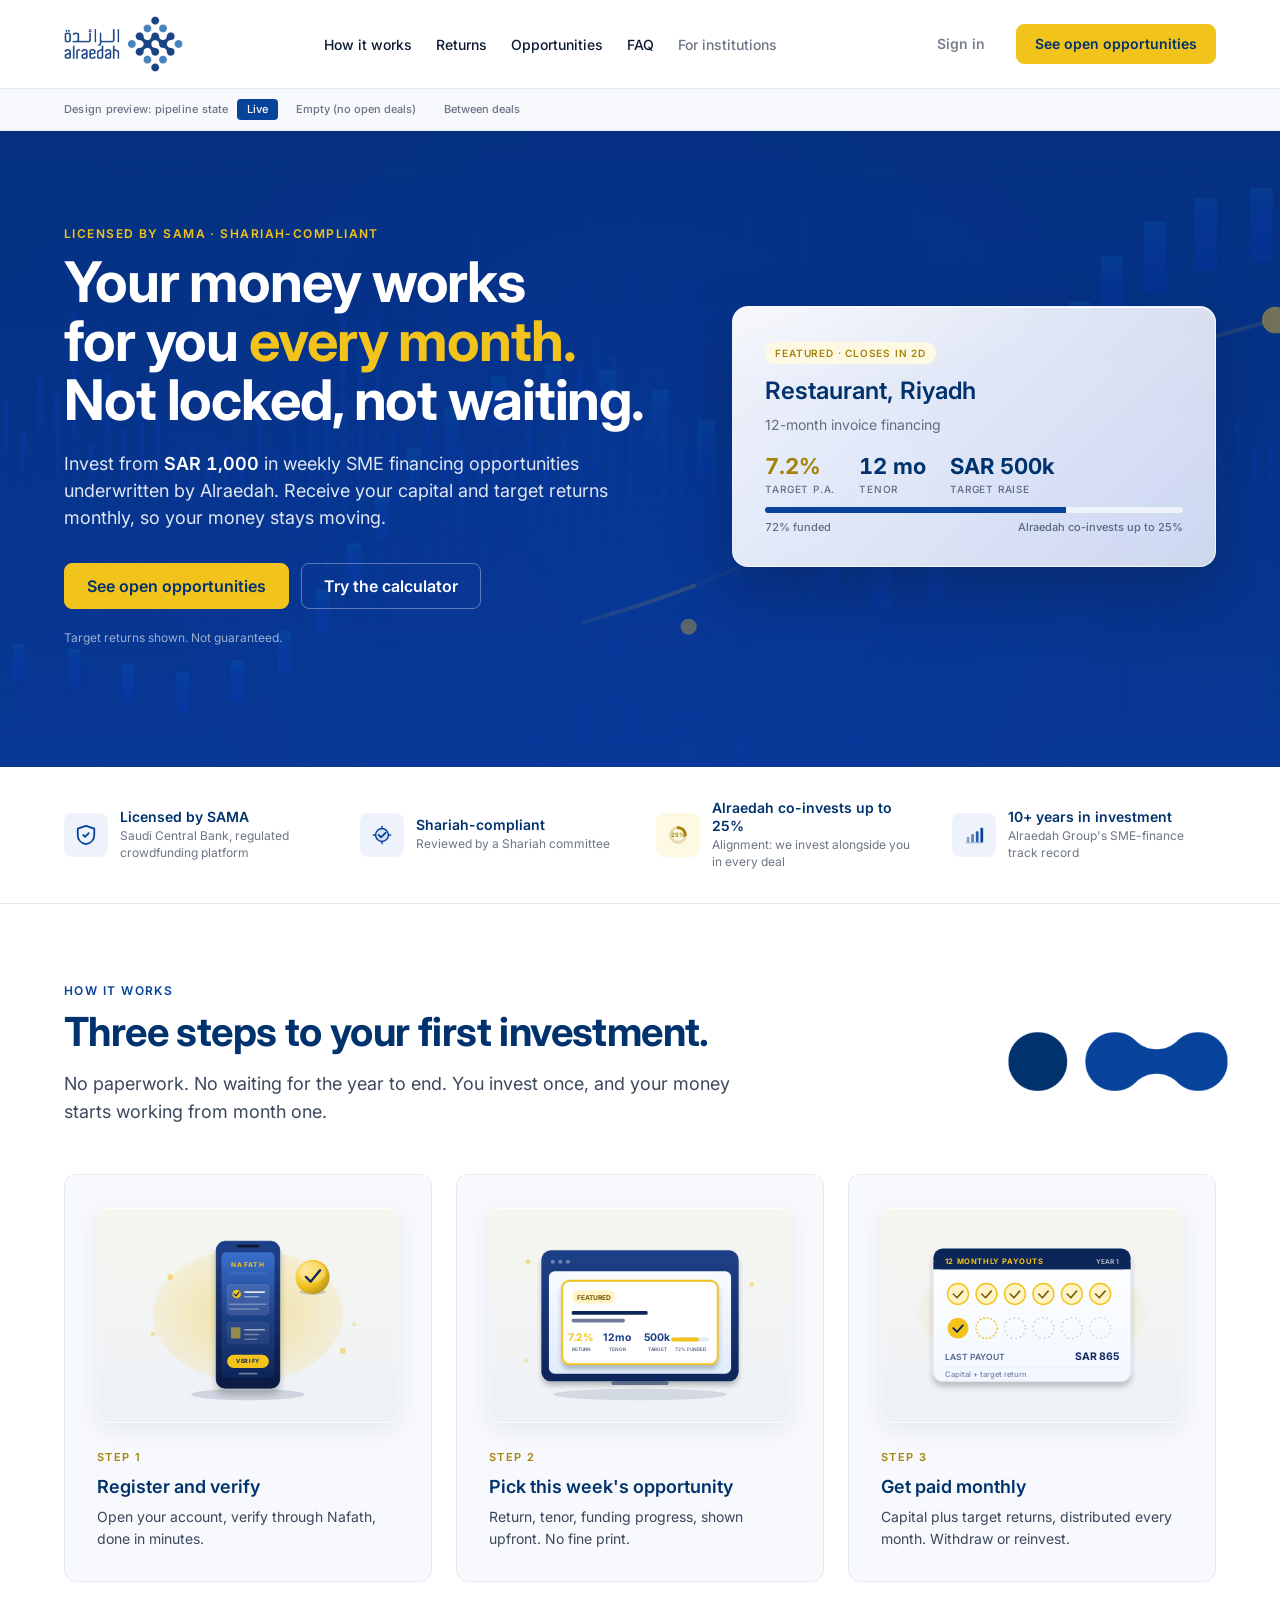
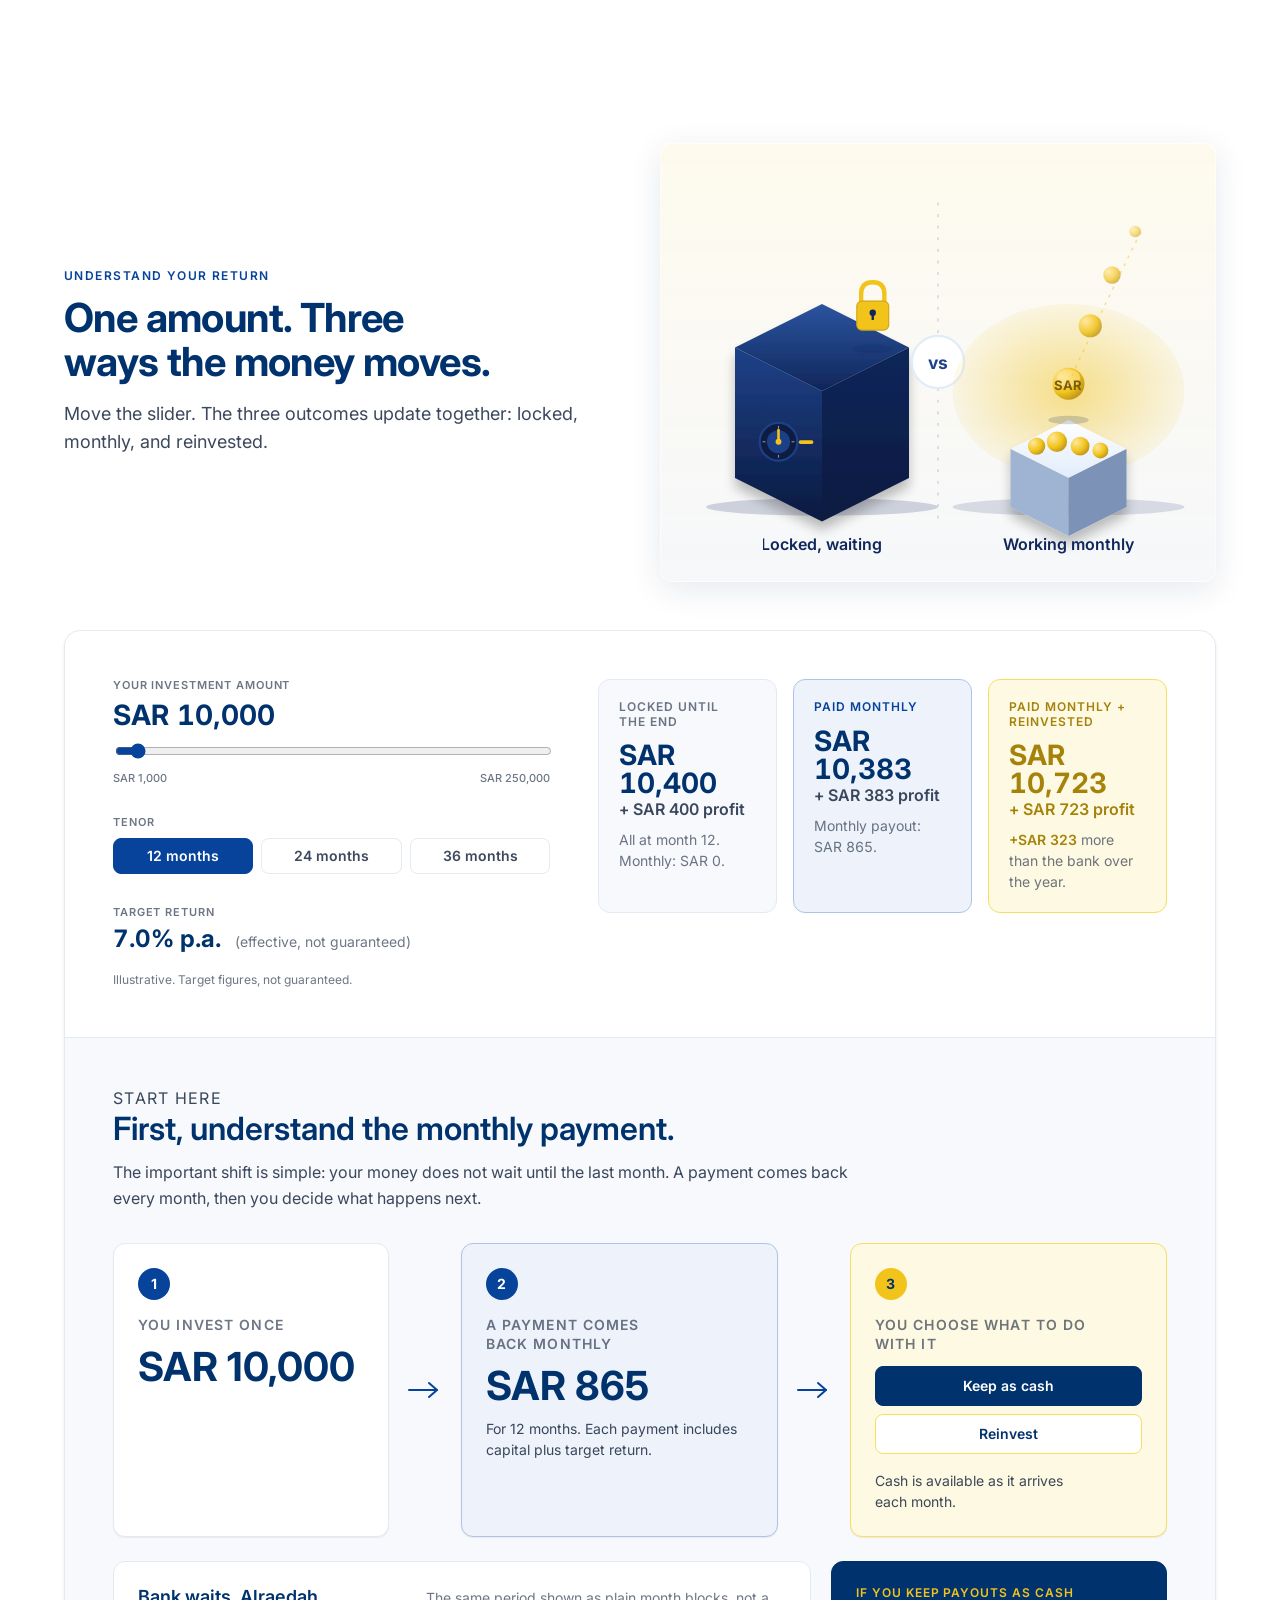
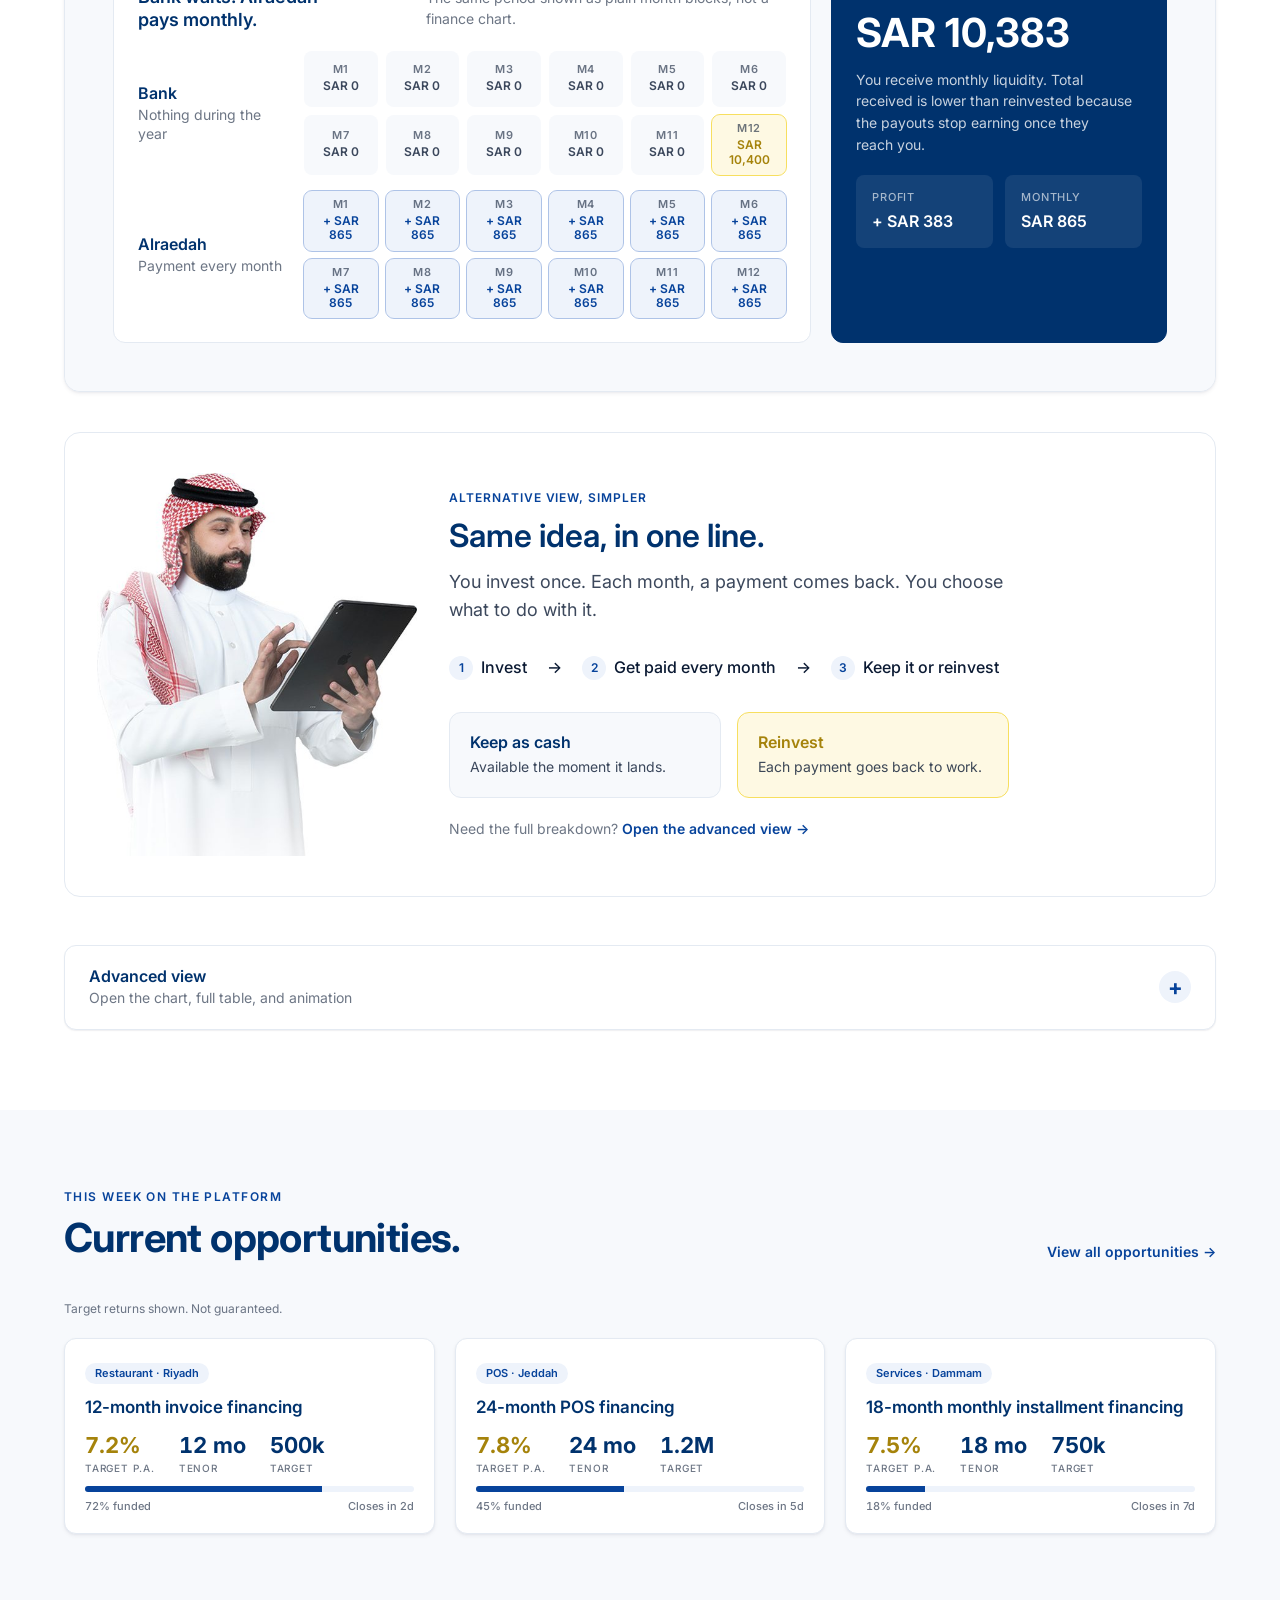
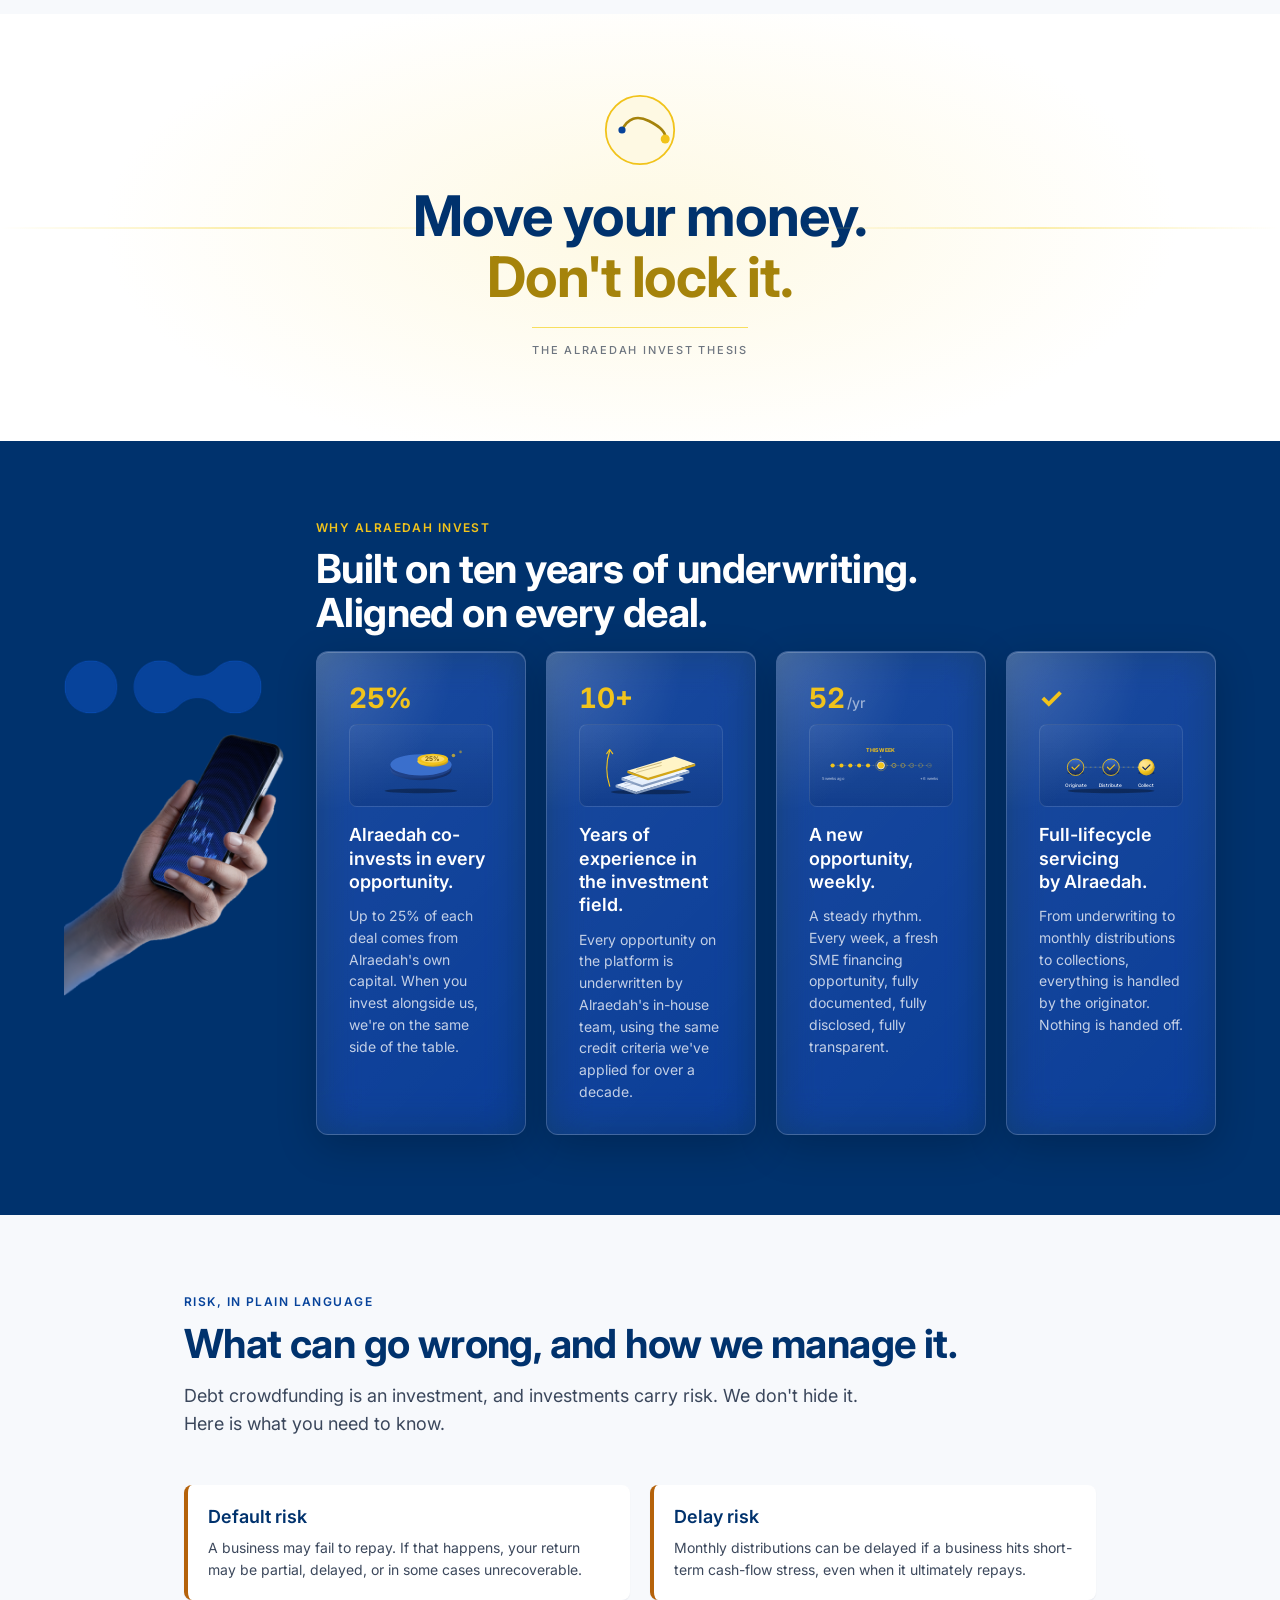
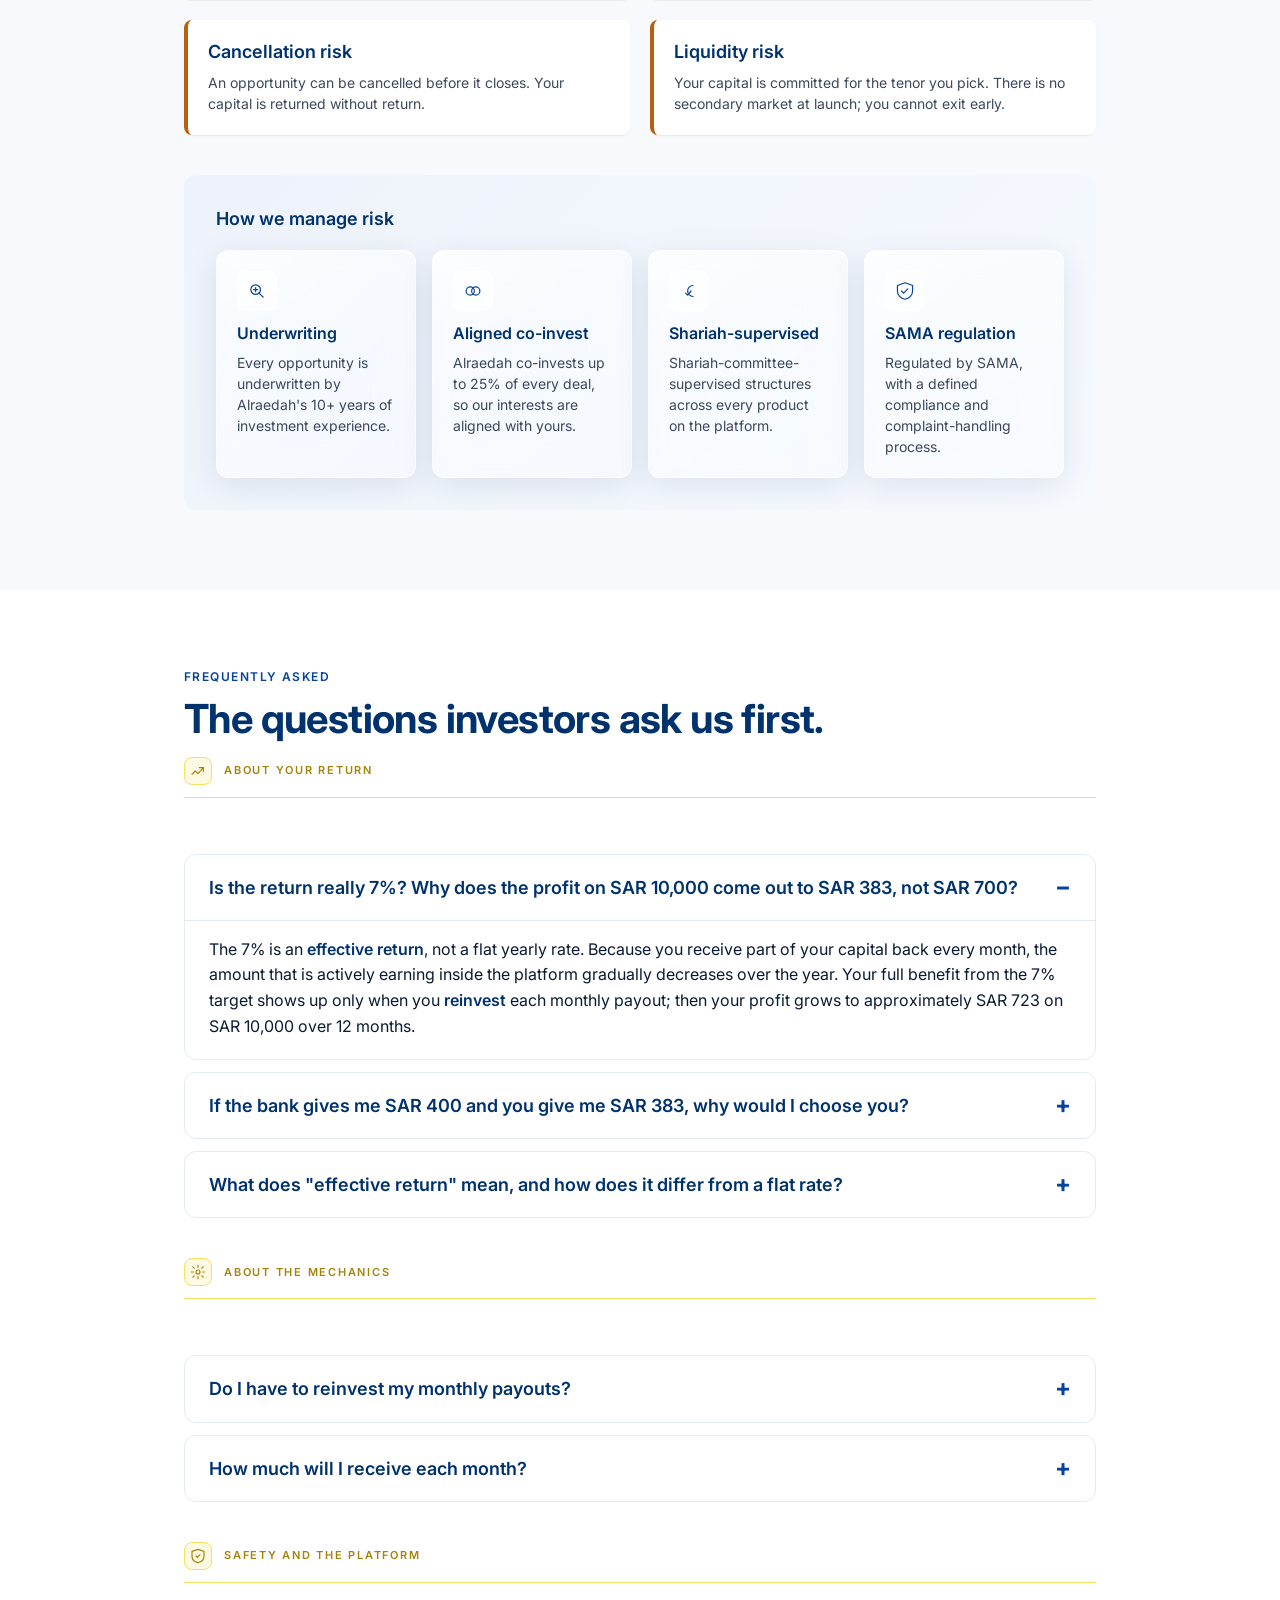
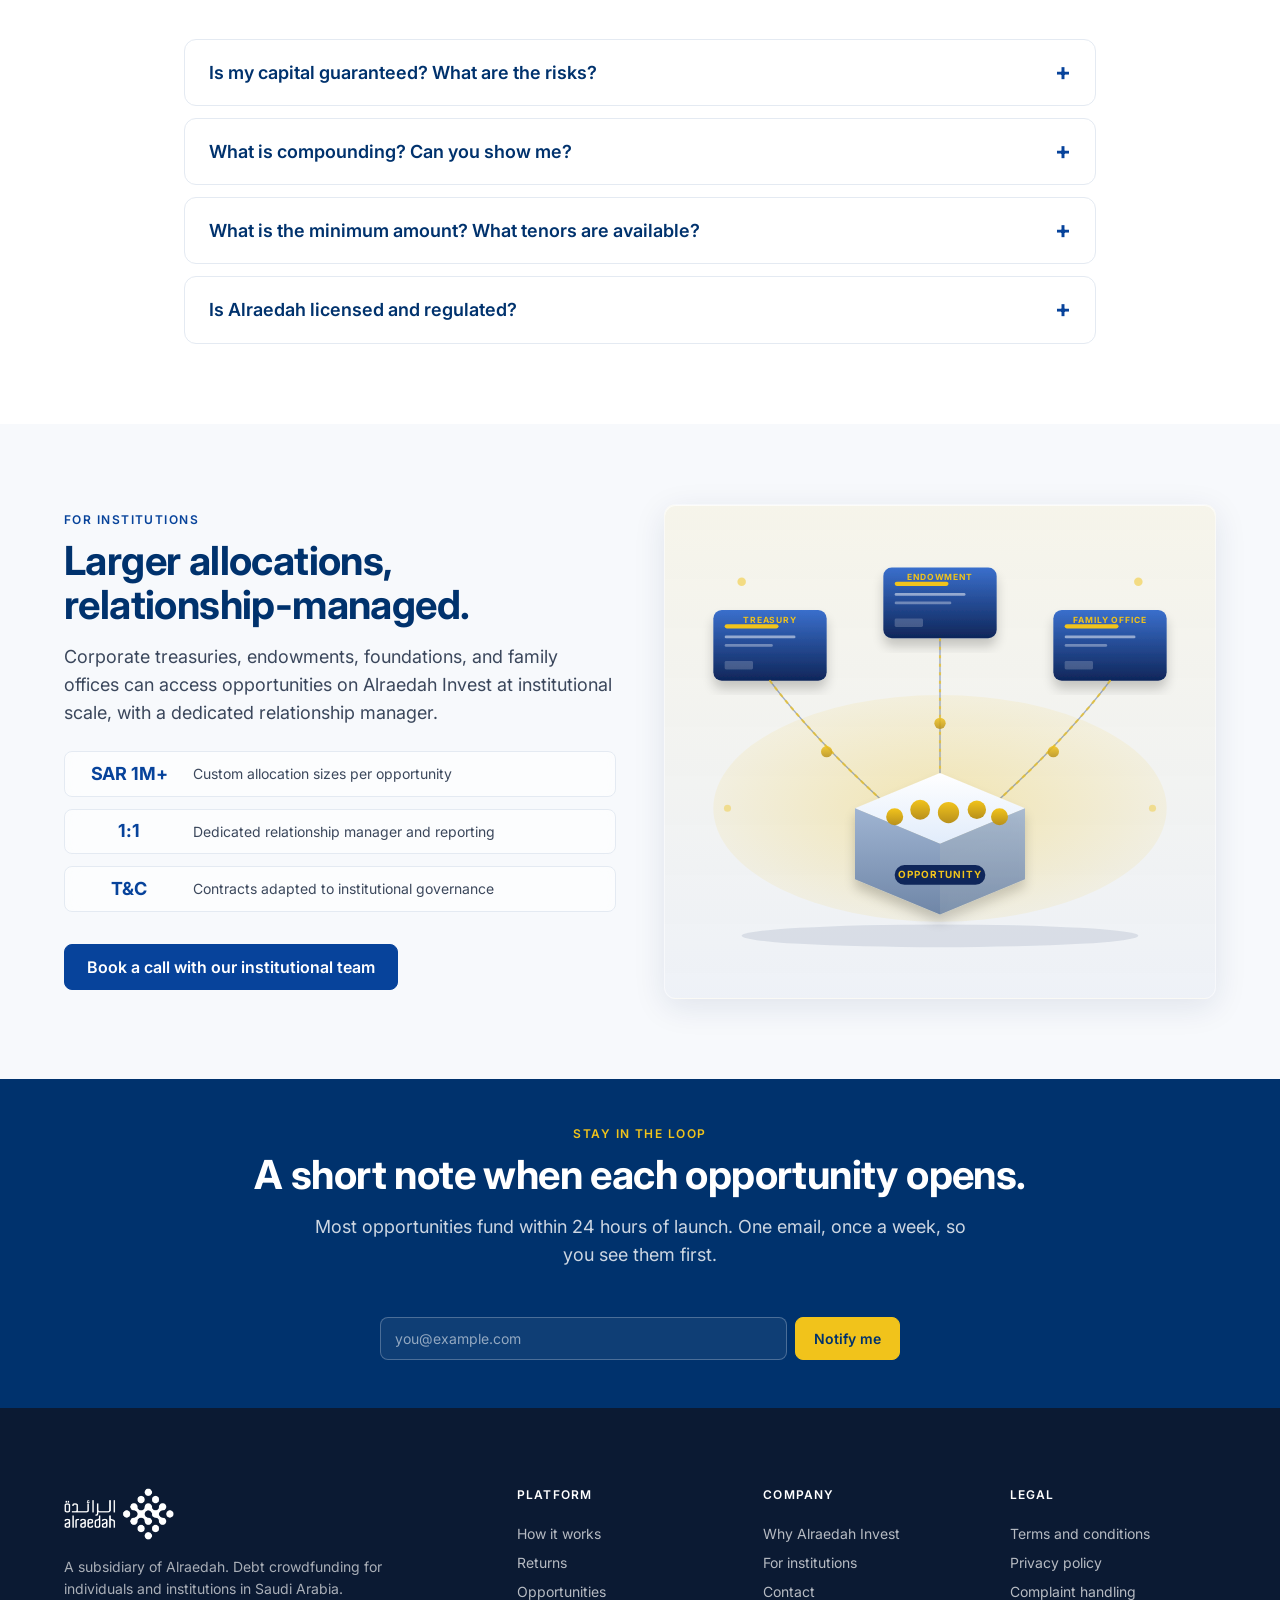
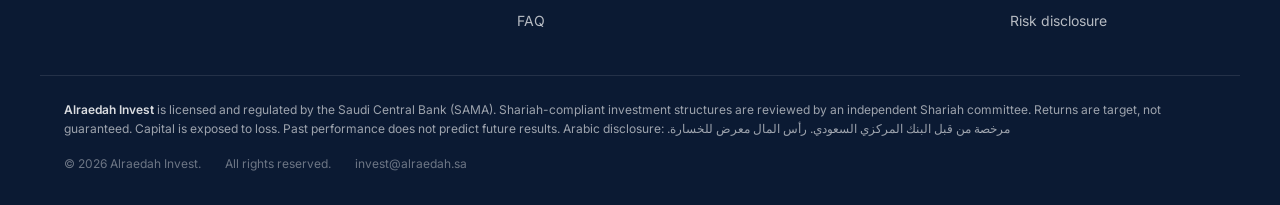
==== commit c3403520: "LP why-band: clean phone cutout, tighter figure column for comfortable cards Regenerate phone-chart." ====
--- a/index.html
+++ b/index.html
@@ -1063,7 +1063,7 @@
   <div class="container why-band">
     <div class="why-figure" aria-hidden="true">
       <img class="why-figure-dotpair" src="assets/visuals/dotpair-bright.png" alt="" width="320" height="87">
-      <img class="why-figure-phone" src="assets/visuals/phone-chart.png" alt="" loading="lazy" width="520" height="266">
+      <img class="why-figure-phone" src="assets/visuals/phone-chart.png?v=4" alt="" loading="lazy" width="480" height="572">
     </div>
     <div class="why-content">
     <p class="eyebrow eyebrow-on-dark">Why Alraedah Invest</p>
--- a/styles.css
+++ b/styles.css
@@ -1306,25 +1306,25 @@
 #why { position: relative; }
 .why-band {
   display: grid;
-  grid-template-columns: minmax(220px, 1fr) minmax(0, 3fr);
-  gap: var(--space-9);
+  grid-template-columns: minmax(0, 220px) minmax(0, 1fr);
+  gap: var(--space-7);
   align-items: center;
 }
 .why-figure {
   display: flex;
   flex-direction: column;
   align-items: flex-start;
-  gap: var(--space-7);
+  gap: var(--space-5);
   user-select: none;
 }
 .why-figure-dotpair {
-  width: clamp(160px, 80%, 260px);
+  width: clamp(140px, 90%, 220px);
   height: auto;
   display: block;
 }
 .why-figure-phone {
   width: 100%;
-  max-width: 380px;
+  max-width: 260px;
   height: auto;
   display: block;
 }
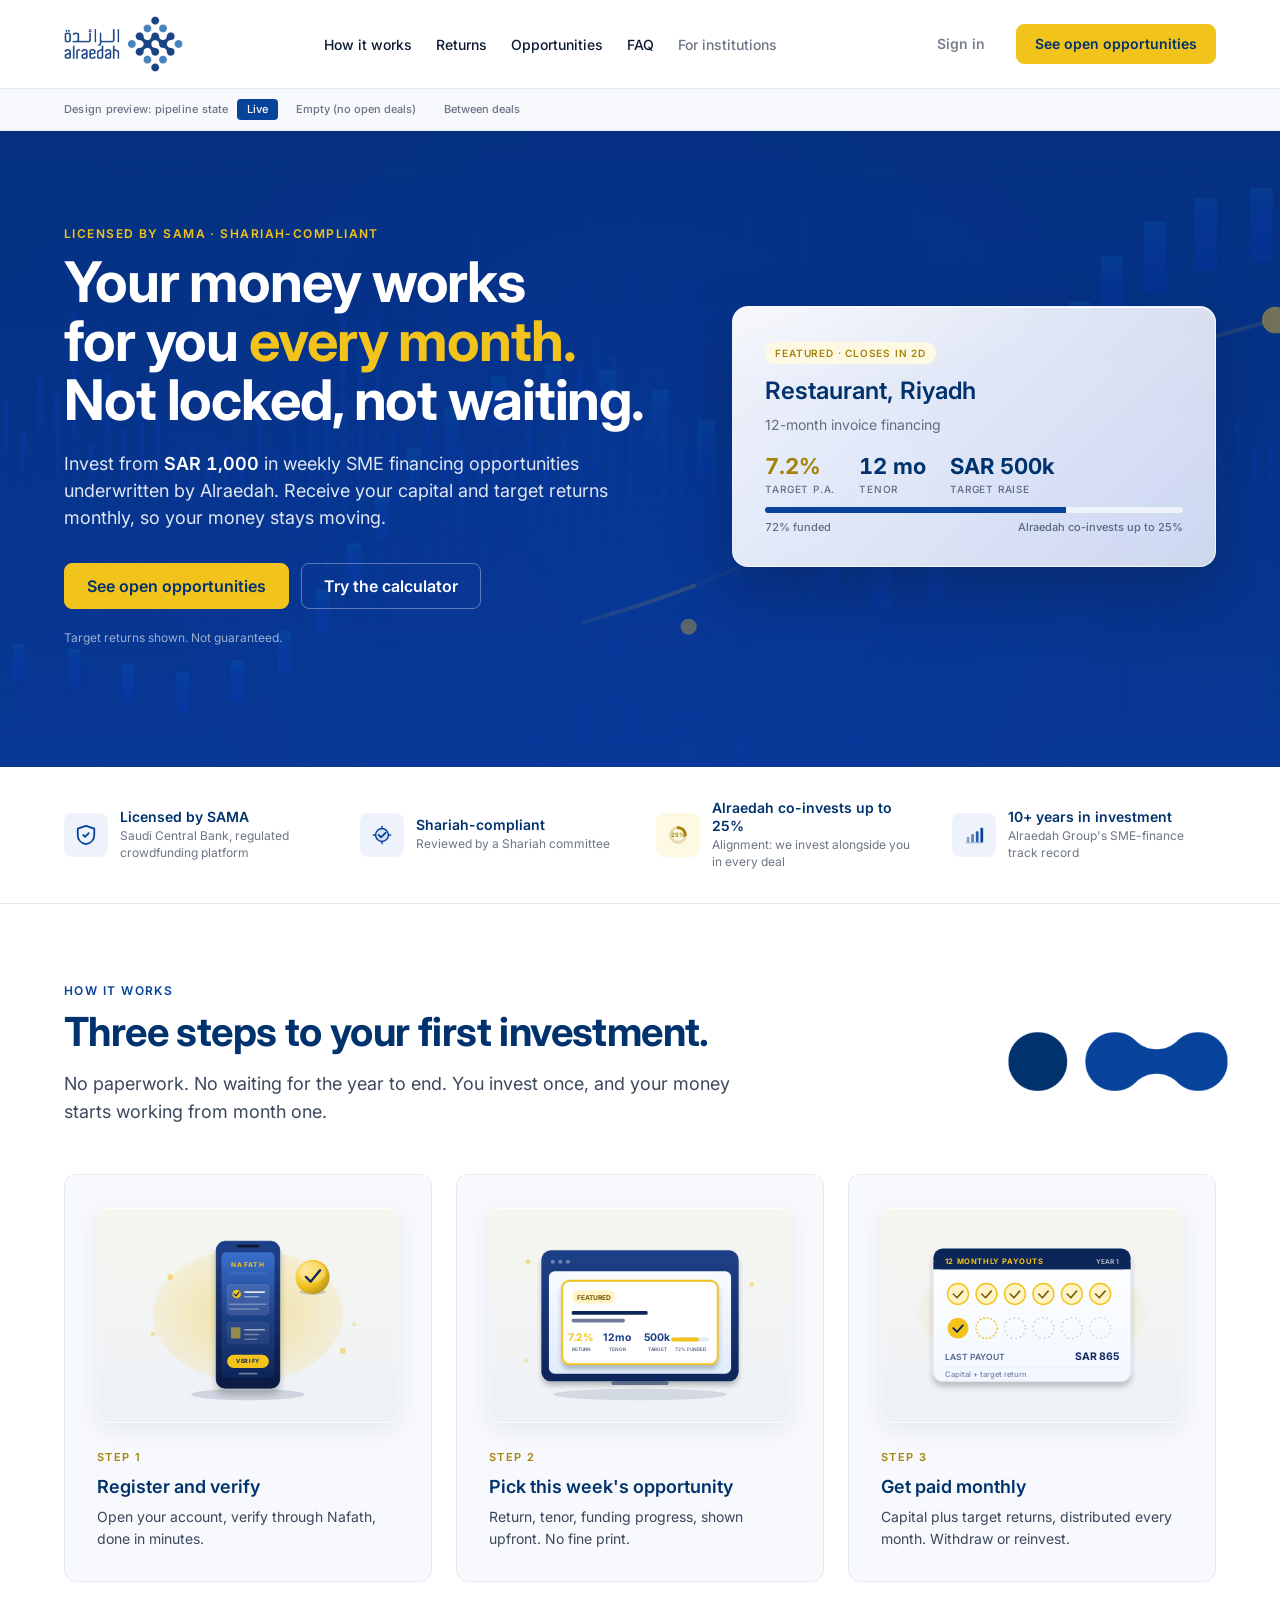
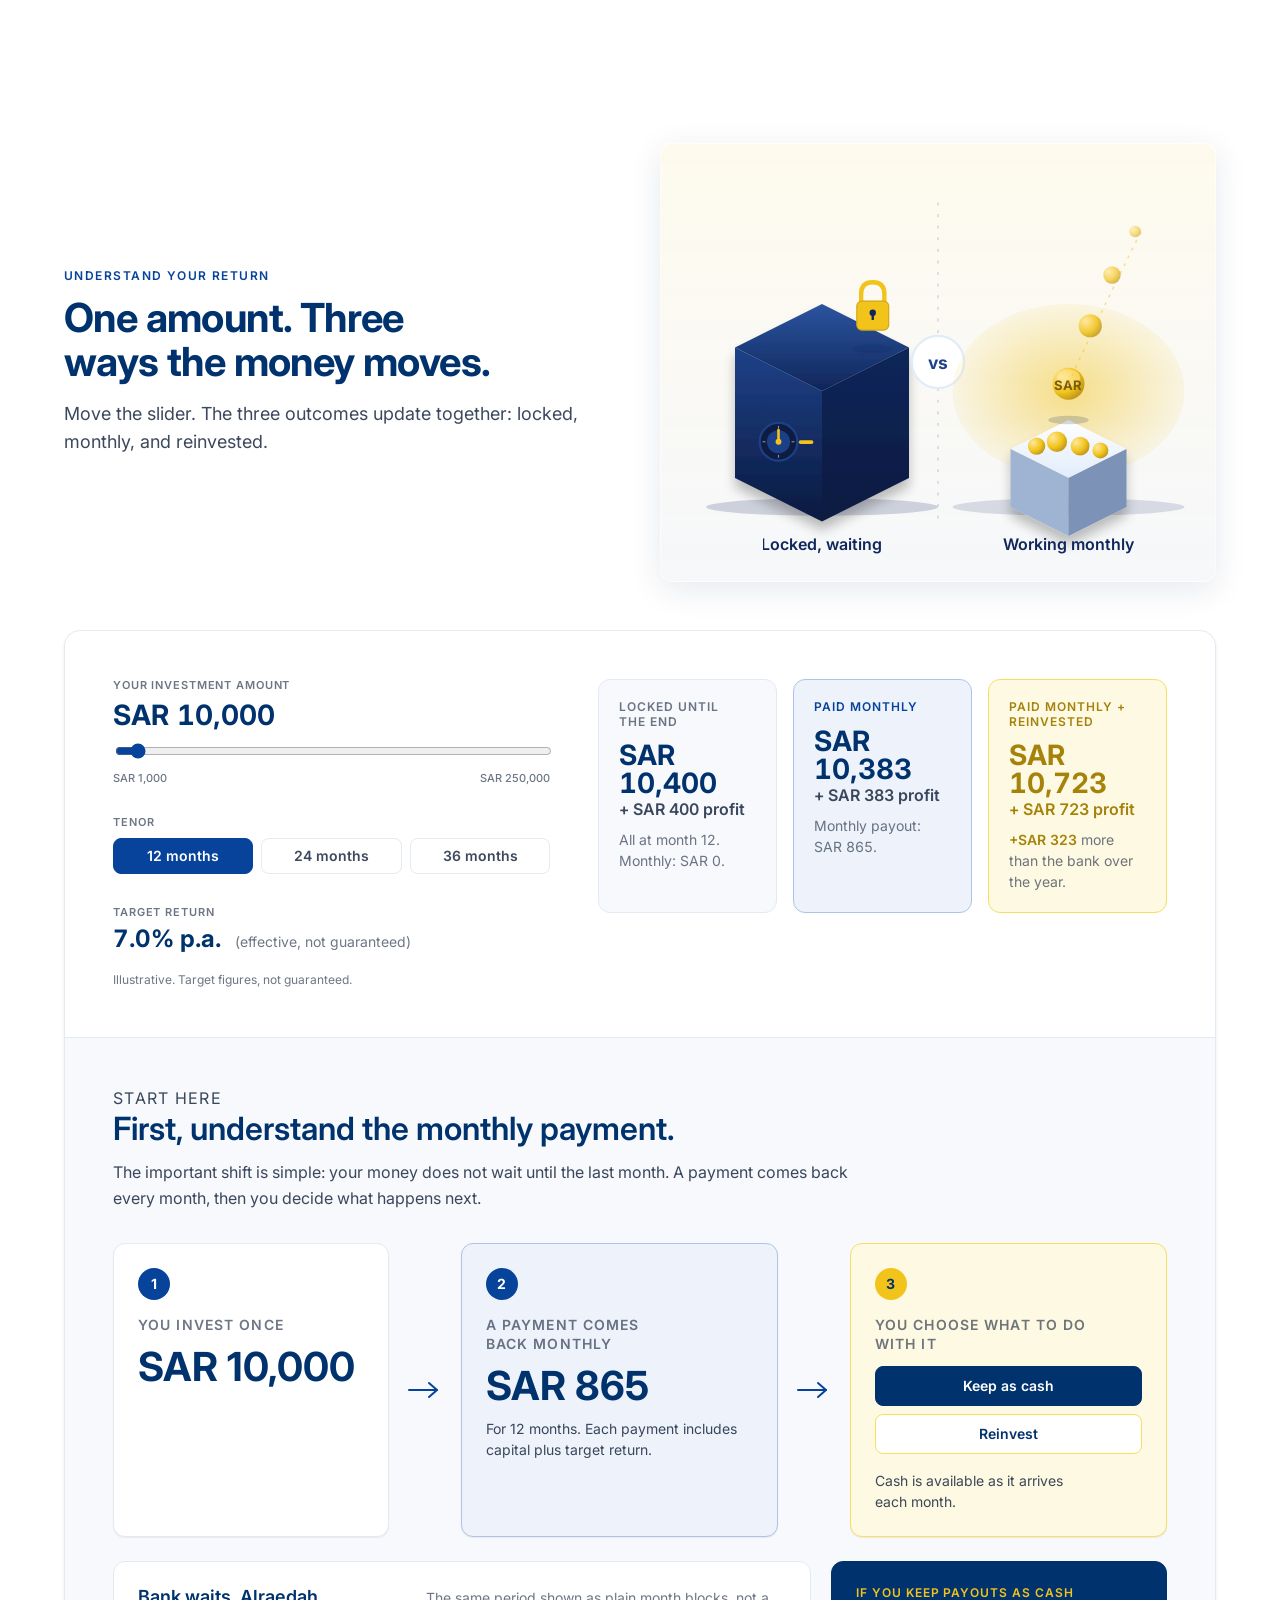
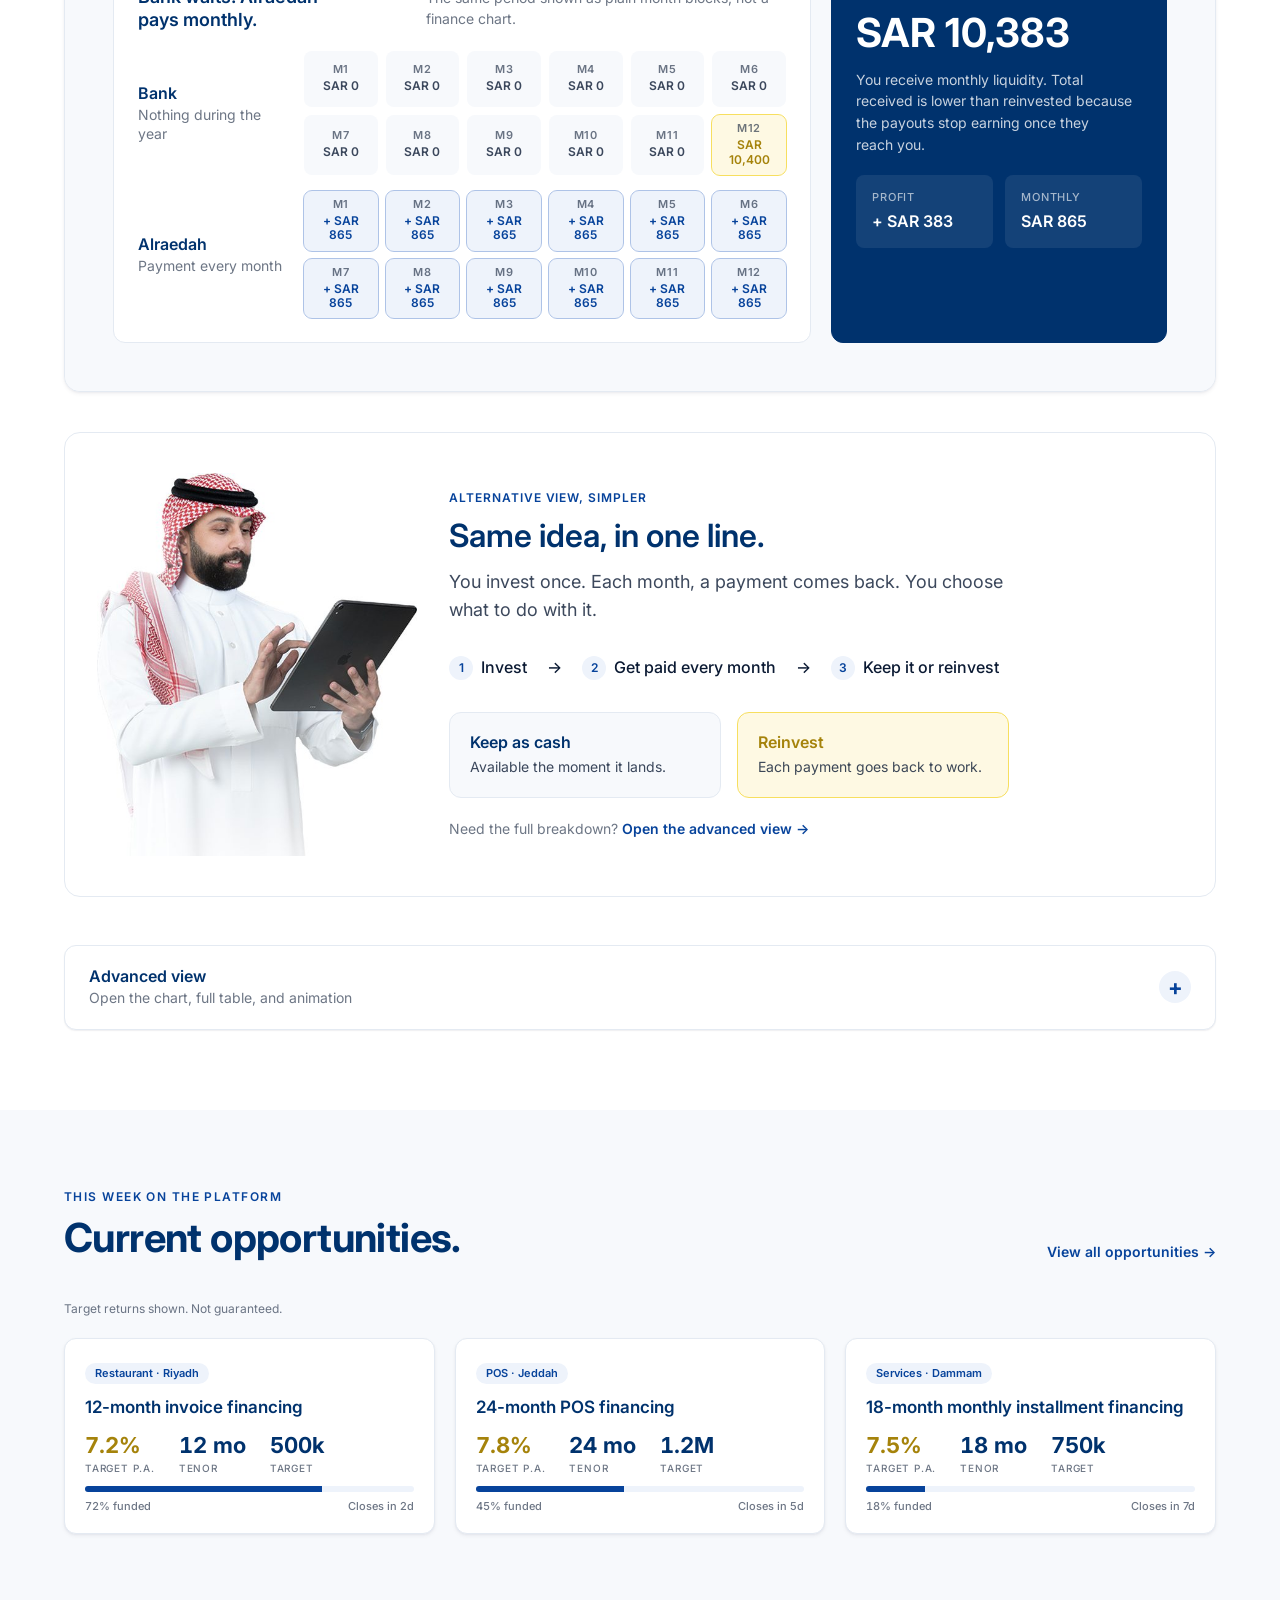
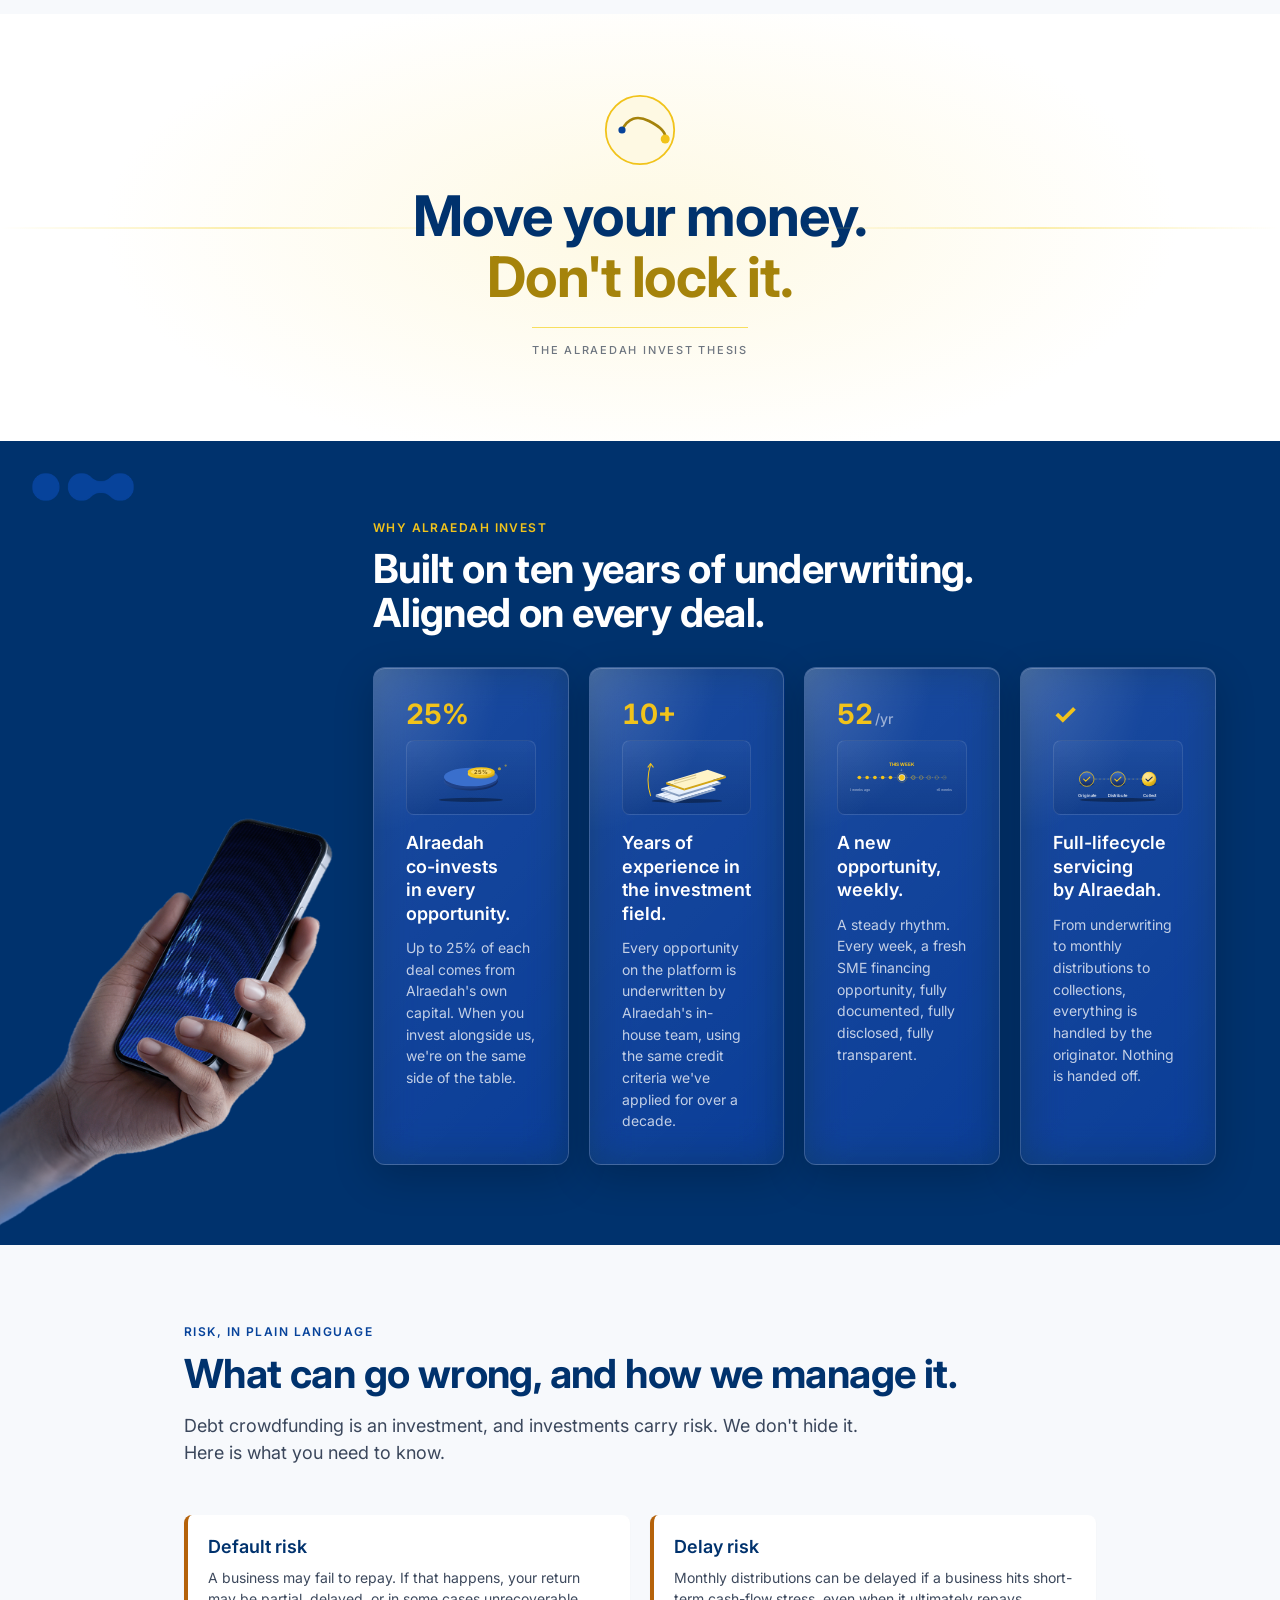
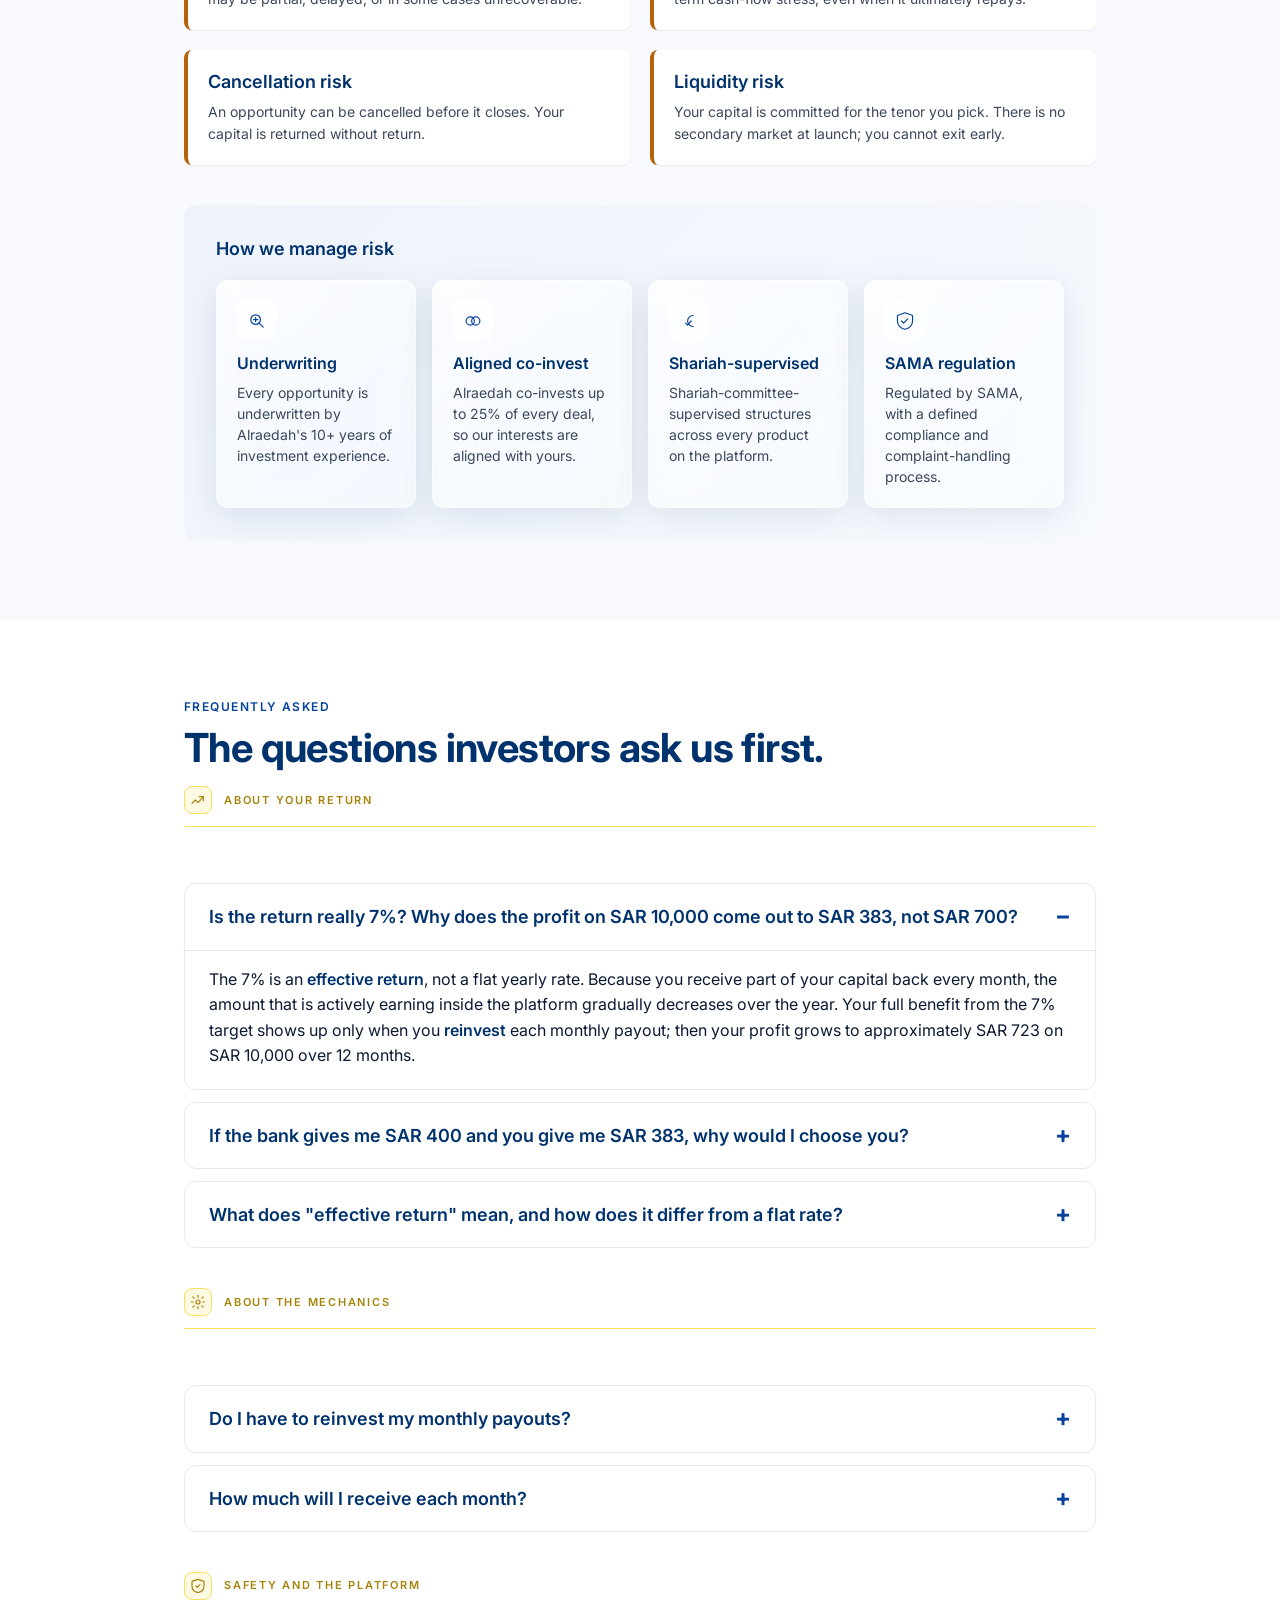
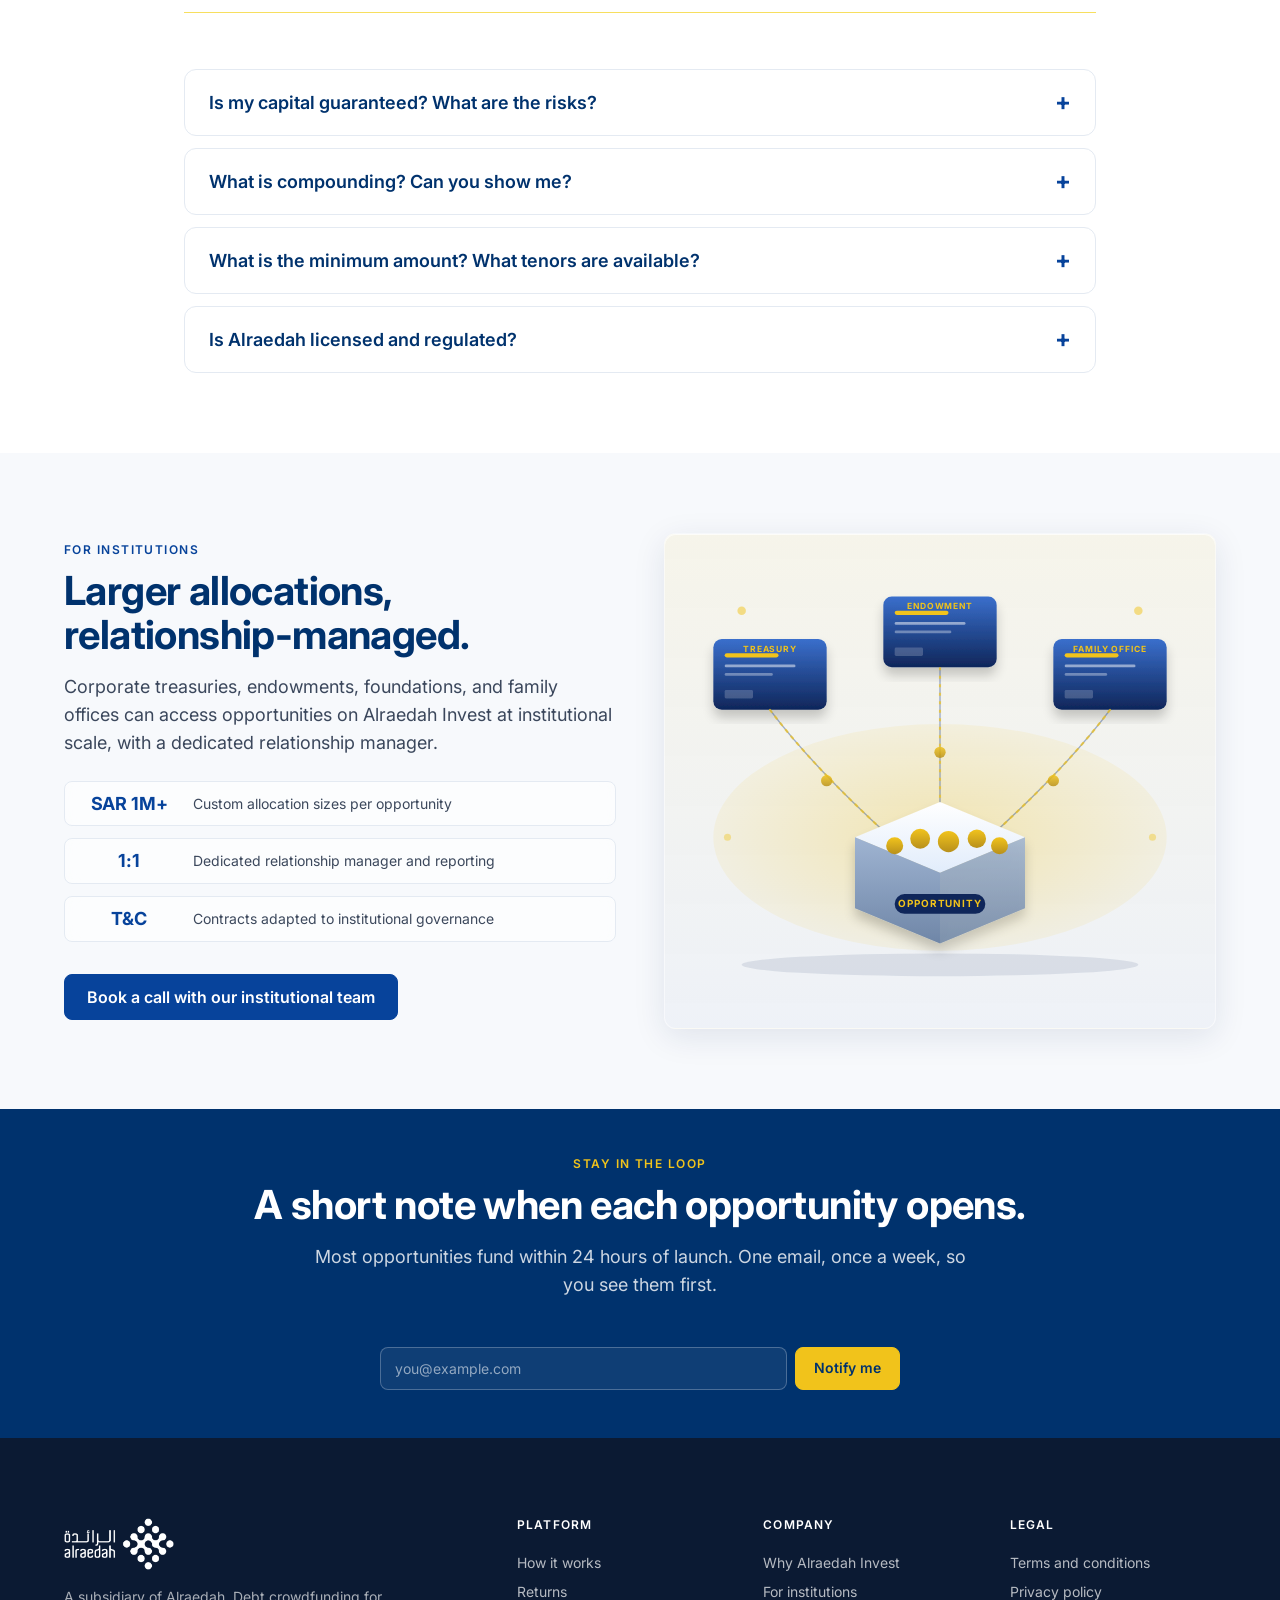
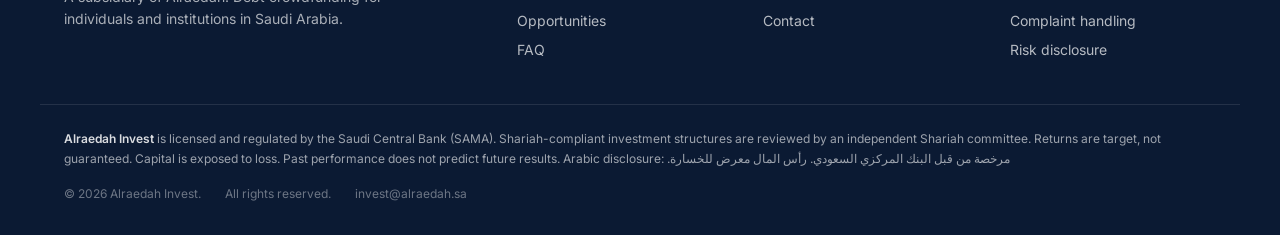
==== commit 8ba77700: "LP why-band: rebuild to match mockup 04 — phone anchored bottom-left, large Replaces the side-by-sid" ====
--- a/index.html
+++ b/index.html
@@ -1060,12 +1060,9 @@
      SECTION 6, WHY ALRAEDAH INVEST
      ============================================================ -->
 <section class="section section-dark" id="why">
-  <div class="container why-band">
-    <div class="why-figure" aria-hidden="true">
-      <img class="why-figure-dotpair" src="assets/visuals/dotpair-bright.png" alt="" width="320" height="87">
-      <img class="why-figure-phone" src="assets/visuals/phone-chart.png?v=4" alt="" loading="lazy" width="480" height="572">
-    </div>
-    <div class="why-content">
+  <img class="why-dotpair" src="assets/visuals/dotpair-bright.png" alt="" aria-hidden="true" width="320" height="87">
+  <img class="why-phone" src="assets/visuals/phone-chart.png?v=4" alt="" aria-hidden="true" loading="lazy" width="480" height="572">
+  <div class="container why-container">
     <p class="eyebrow eyebrow-on-dark">Why Alraedah Invest</p>
     <h2 class="section-title section-title-light">Built on ten years of underwriting. Aligned on every deal.</h2>
     <div class="why-grid">
@@ -1230,7 +1227,6 @@
         <h3 class="why-title">Full-lifecycle servicing by Alraedah.</h3>
         <p class="why-body">From underwriting to monthly distributions to collections, everything is handled by the originator. Nothing is handed off.</p>
       </article>
-    </div>
     </div>
   </div>
 </section>
--- a/styles.css
+++ b/styles.css
@@ -1303,35 +1303,32 @@
 }
 
 /* ---- WHY (section-dark) -------------------------------------------------- */
-#why { position: relative; }
-.why-band {
-  display: grid;
-  grid-template-columns: minmax(0, 220px) minmax(0, 1fr);
-  gap: var(--space-7);
-  align-items: center;
-}
-.why-figure {
-  display: flex;
-  flex-direction: column;
-  align-items: flex-start;
-  gap: var(--space-5);
+#why { position: relative; overflow: hidden; }
+.why-dotpair {
+  position: absolute;
+  top: var(--space-7);
+  left: var(--space-7);
+  width: clamp(80px, 8vw, 120px);
+  height: auto;
+  pointer-events: none;
   user-select: none;
-}
-.why-figure-dotpair {
-  width: clamp(140px, 90%, 220px);
+  z-index: 0;
+}
+.why-phone {
+  position: absolute;
+  left: clamp(-40px, -2vw, 0px);
+  bottom: 0;
+  width: clamp(280px, 28vw, 420px);
   height: auto;
-  display: block;
-}
-.why-figure-phone {
-  width: 100%;
-  max-width: 260px;
-  height: auto;
-  display: block;
-}
-[dir="rtl"] .why-figure { align-items: flex-end; }
-[dir="rtl"] .why-figure-phone { transform: scaleX(-1); }
-.why-content { min-width: 0; }
-.why-grid { display: grid; grid-template-columns: repeat(4, 1fr); gap: var(--space-5); }
+  pointer-events: none;
+  user-select: none;
+  z-index: 1;
+}
+[dir="rtl"] .why-dotpair { left: auto; right: var(--space-7); }
+[dir="rtl"] .why-phone { left: auto; right: clamp(-40px, -2vw, 0px); transform: scaleX(-1); }
+.why-container { position: relative; z-index: 2; padding-left: clamp(0px, 26vw, 380px); }
+[dir="rtl"] .why-container { padding-left: 0; padding-right: clamp(0px, 26vw, 380px); }
+.why-grid { display: grid; grid-template-columns: repeat(4, 1fr); gap: var(--space-5); margin-top: var(--space-7); }
 .why-card {
   position: relative;
   background: linear-gradient(135deg, rgba(255,255,255,0.10) 0%, rgba(255,255,255,0.04) 100%);
@@ -1576,11 +1573,9 @@
   .steps, .opps-grid, .compare-summary, .calc-results, .sim-wrap, .sim-outcomes, .why-grid { grid-template-columns: 1fr 1fr; }
   .risk-grid { grid-template-columns: 1fr; }
   .returns-clarity, .payment-flow, .simple-views, .tool-picker { grid-template-columns: 1fr; }
-  .why-band { grid-template-columns: 1fr; gap: var(--space-7); }
-  .why-figure { flex-direction: row; align-items: center; gap: var(--space-5); }
-  .why-figure-dotpair { width: 120px; }
-  .why-figure-phone { max-width: 280px; margin-left: 0; }
-  [dir="rtl"] .why-figure-phone { margin-right: 0; }
+  .why-phone, .why-dotpair { display: none; }
+  .why-container { padding-left: 0; }
+  [dir="rtl"] .why-container { padding-right: 0; }
   .flow-arrow { transform: rotate(90deg); min-height: 24px; }
   .empty-state, .between-grid { grid-template-columns: 1fr; gap: var(--space-6); }
   .calc-grid { grid-template-columns: 1fr; }
@@ -1611,7 +1606,6 @@
   .state-toolbar .row { flex-direction: column; align-items: flex-start; }
   .trust-row { grid-template-columns: 1fr; }
   .steps, .opps-grid, .compare-summary, .calc-results, .why-grid, .footer-cols { grid-template-columns: 1fr; }
-  .why-figure { display: none; }
   /* Simulator: keep all 3 scenes side-by-side on mobile and compact heights so
      the whole panel fits inside one mobile viewport (~640px target on 812h). */
   .sim-wrap { grid-template-columns: repeat(3, 1fr); gap: var(--space-3); margin: var(--space-4) 0 var(--space-4); }
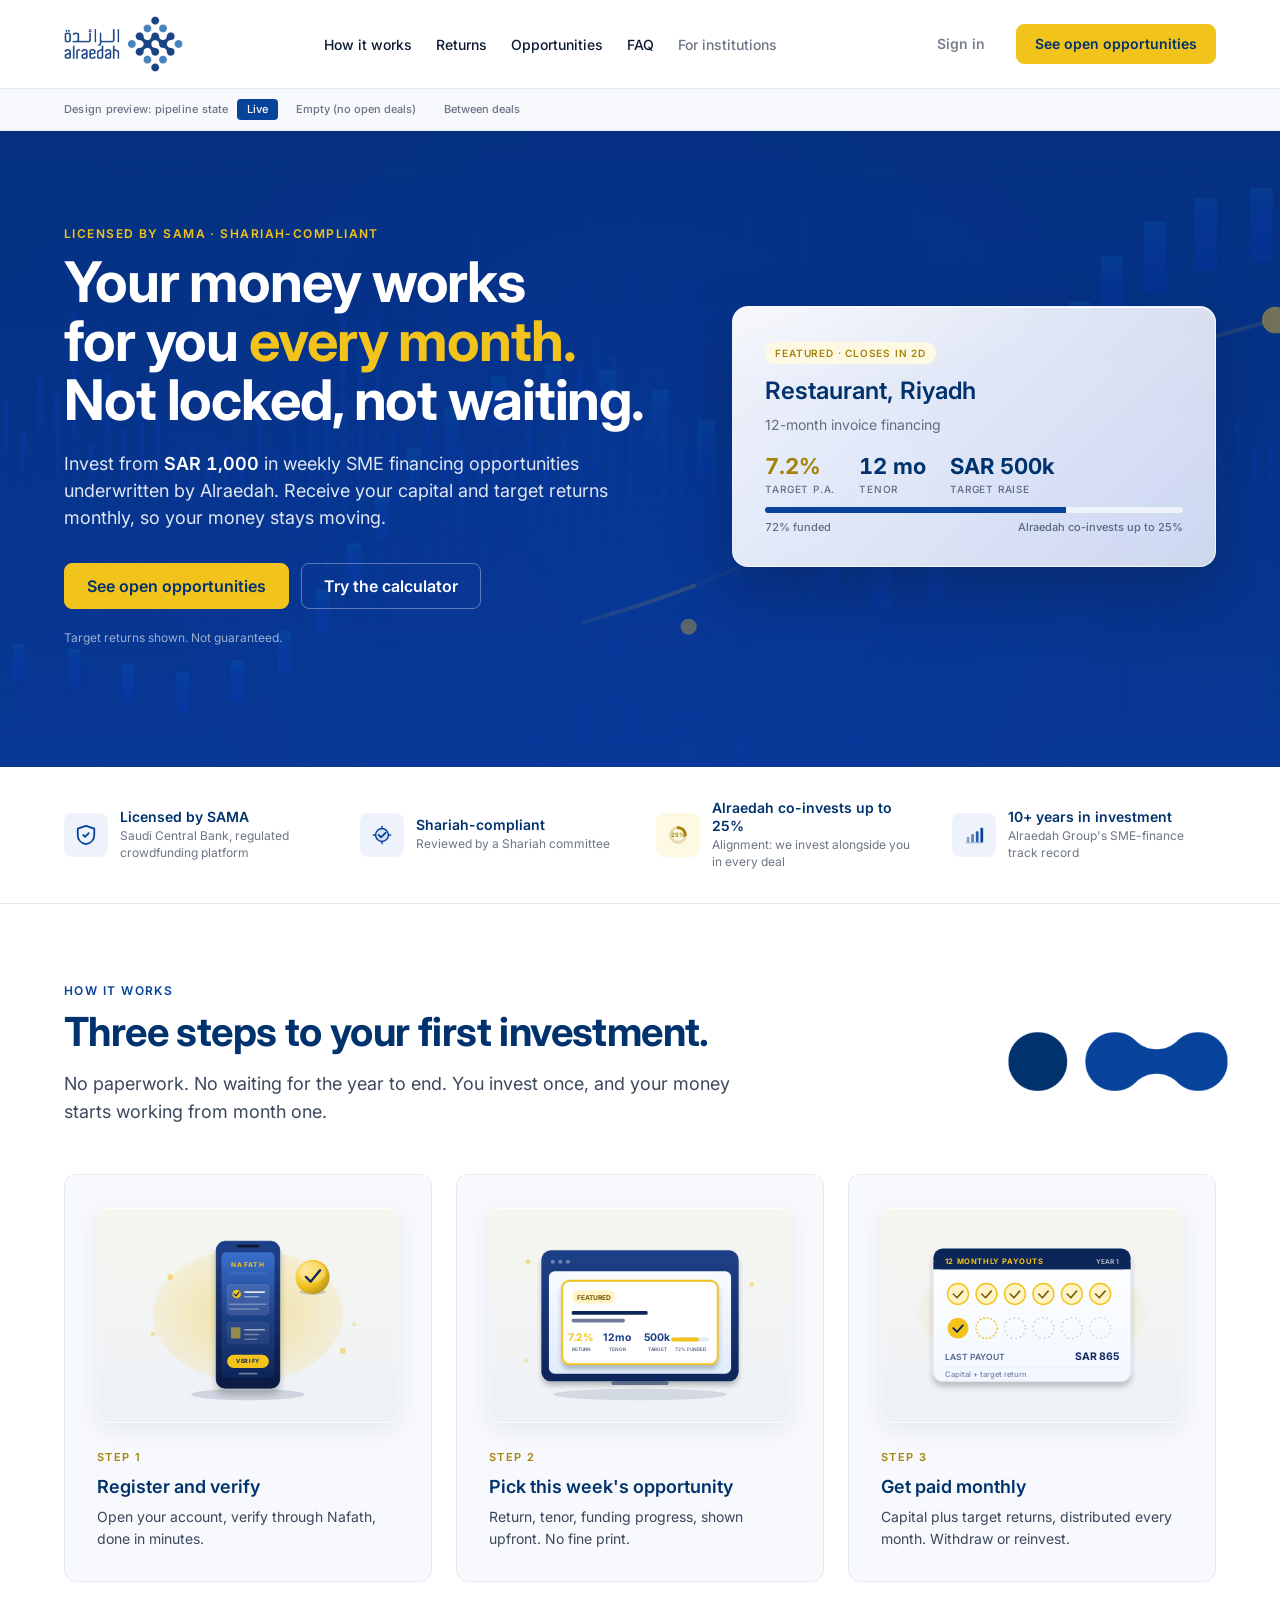
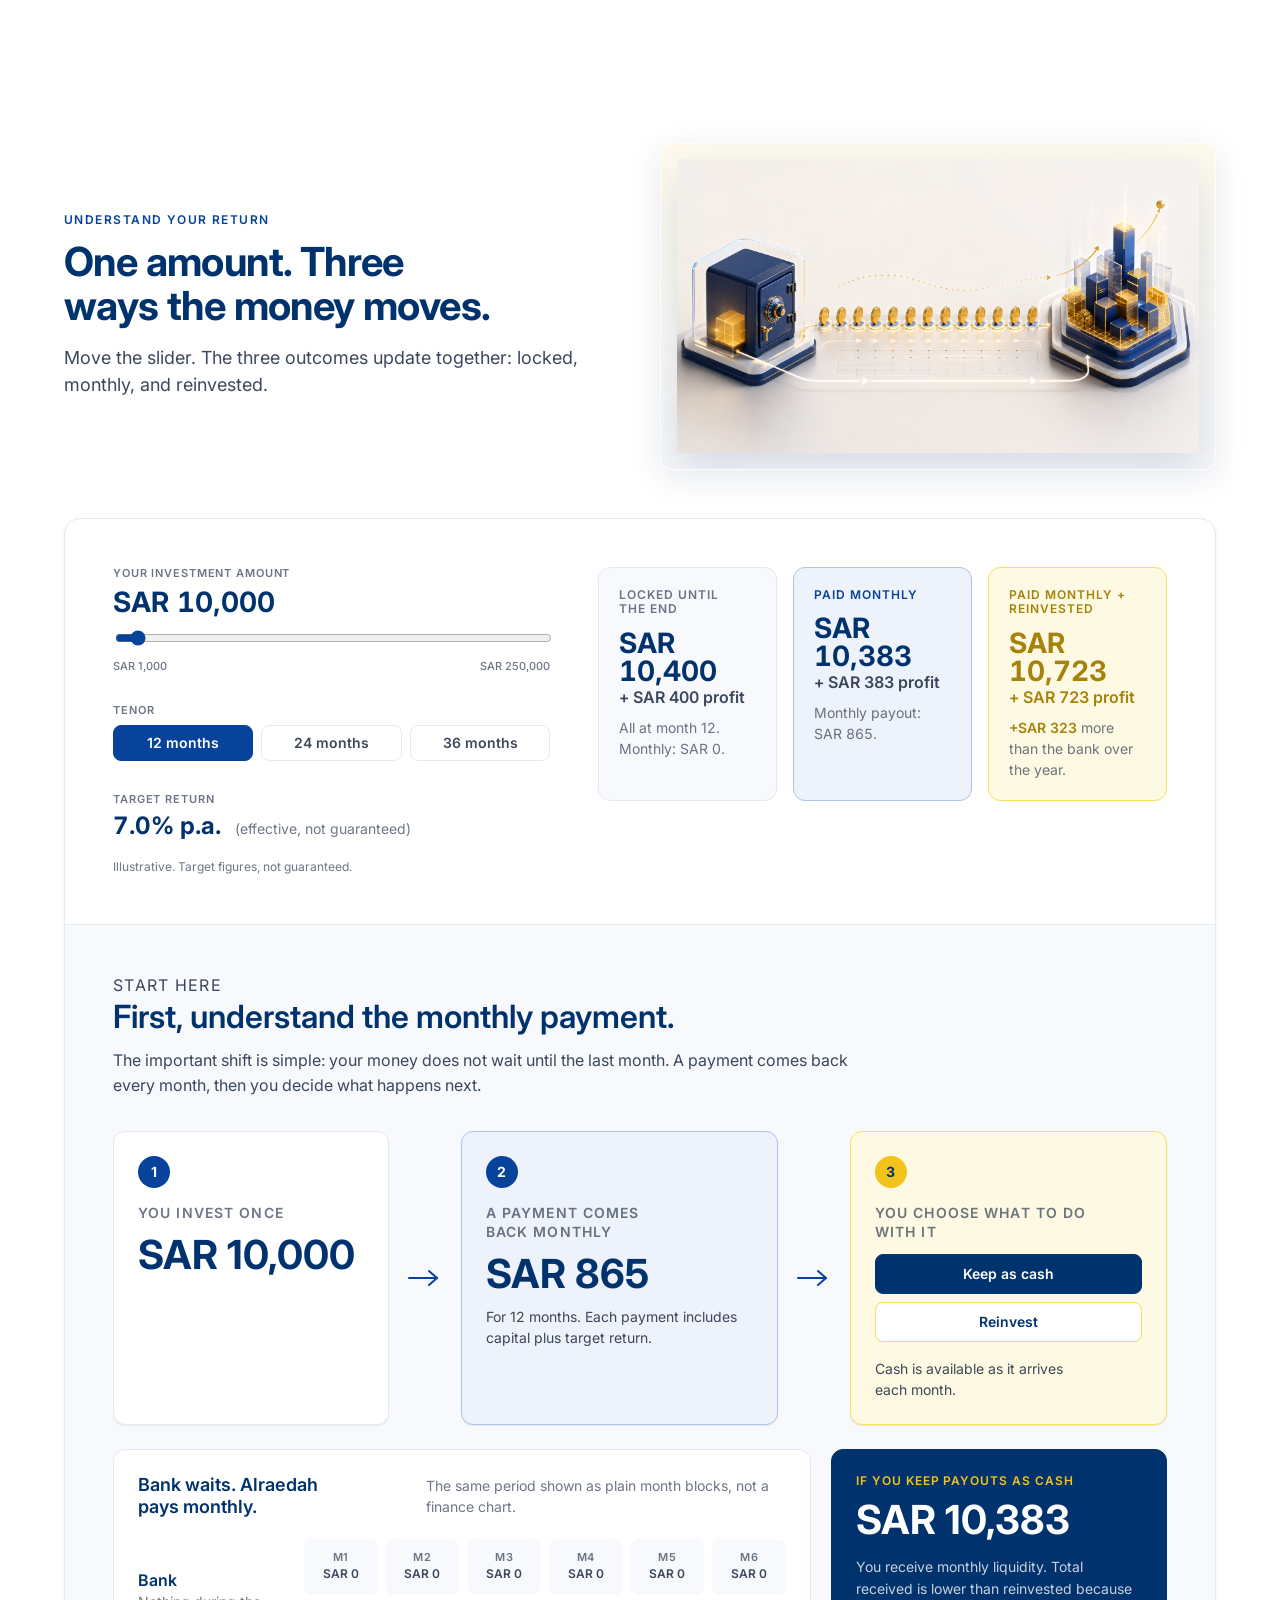
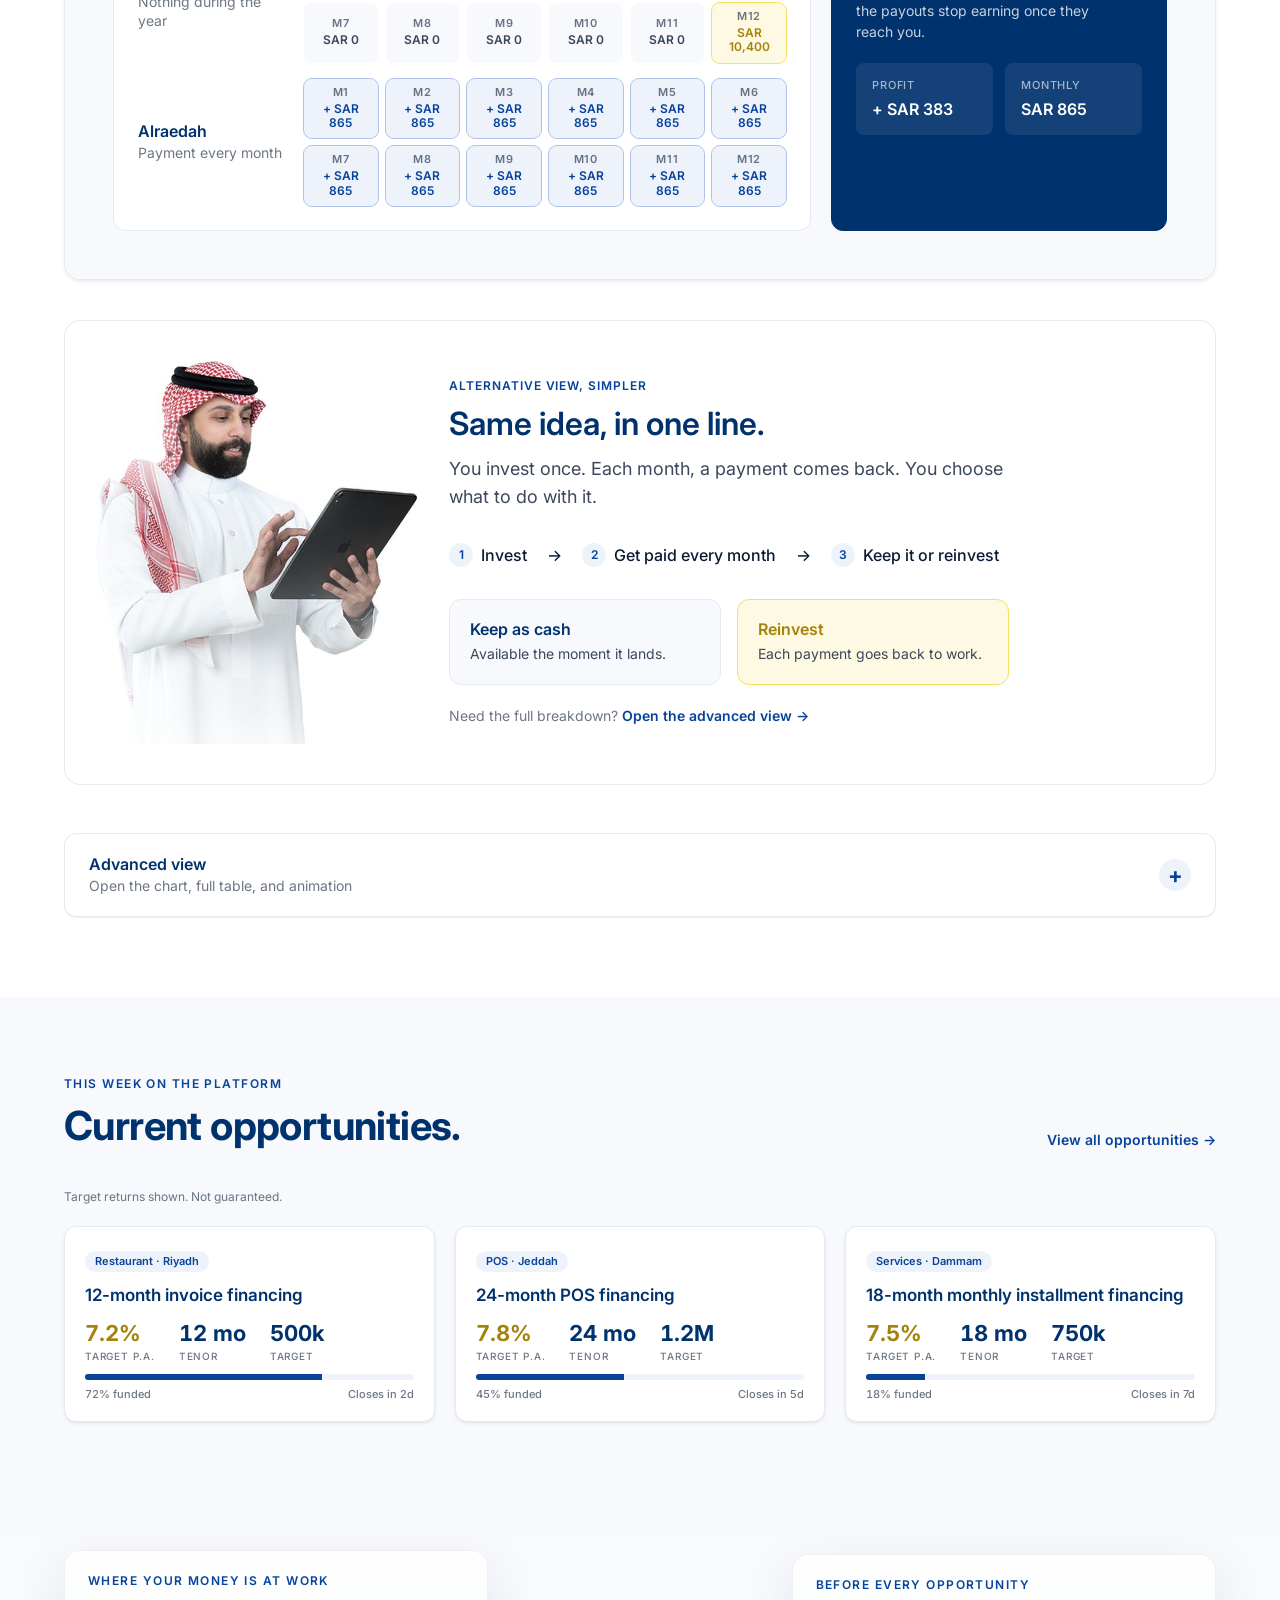
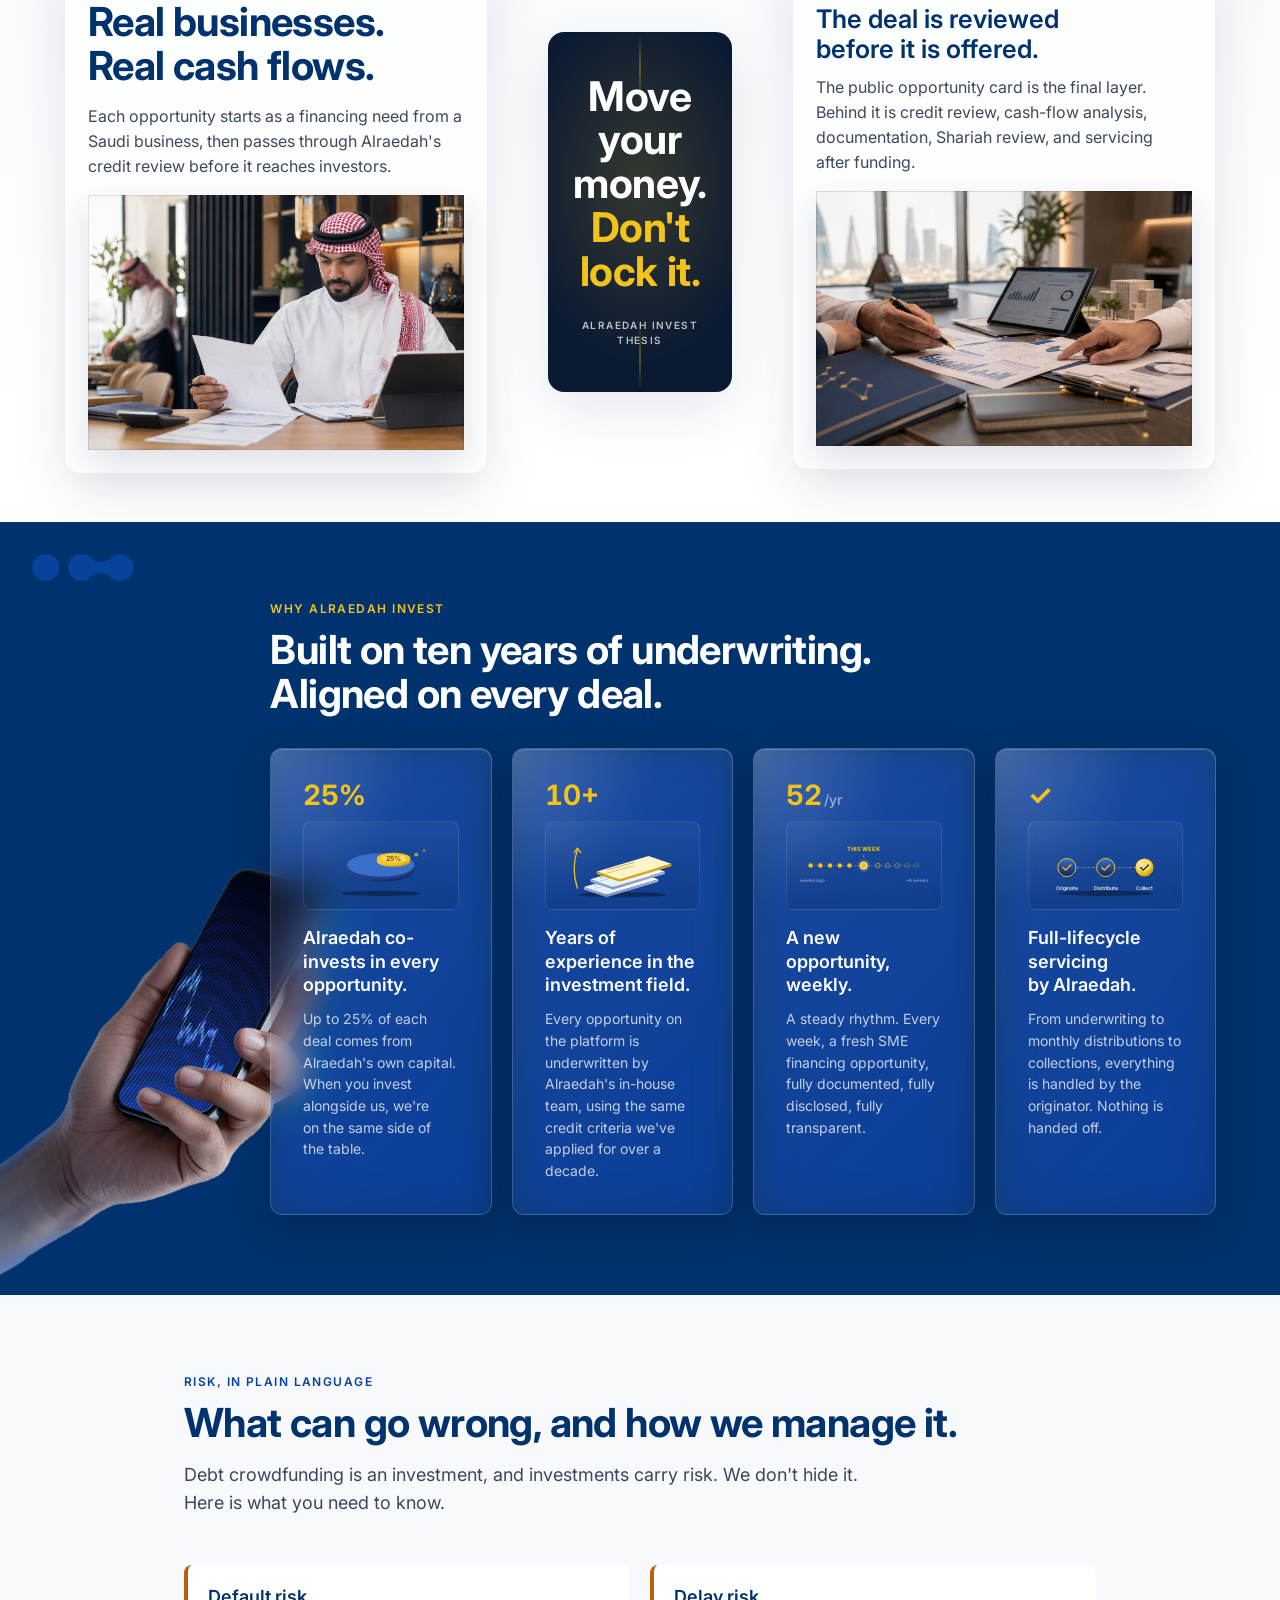
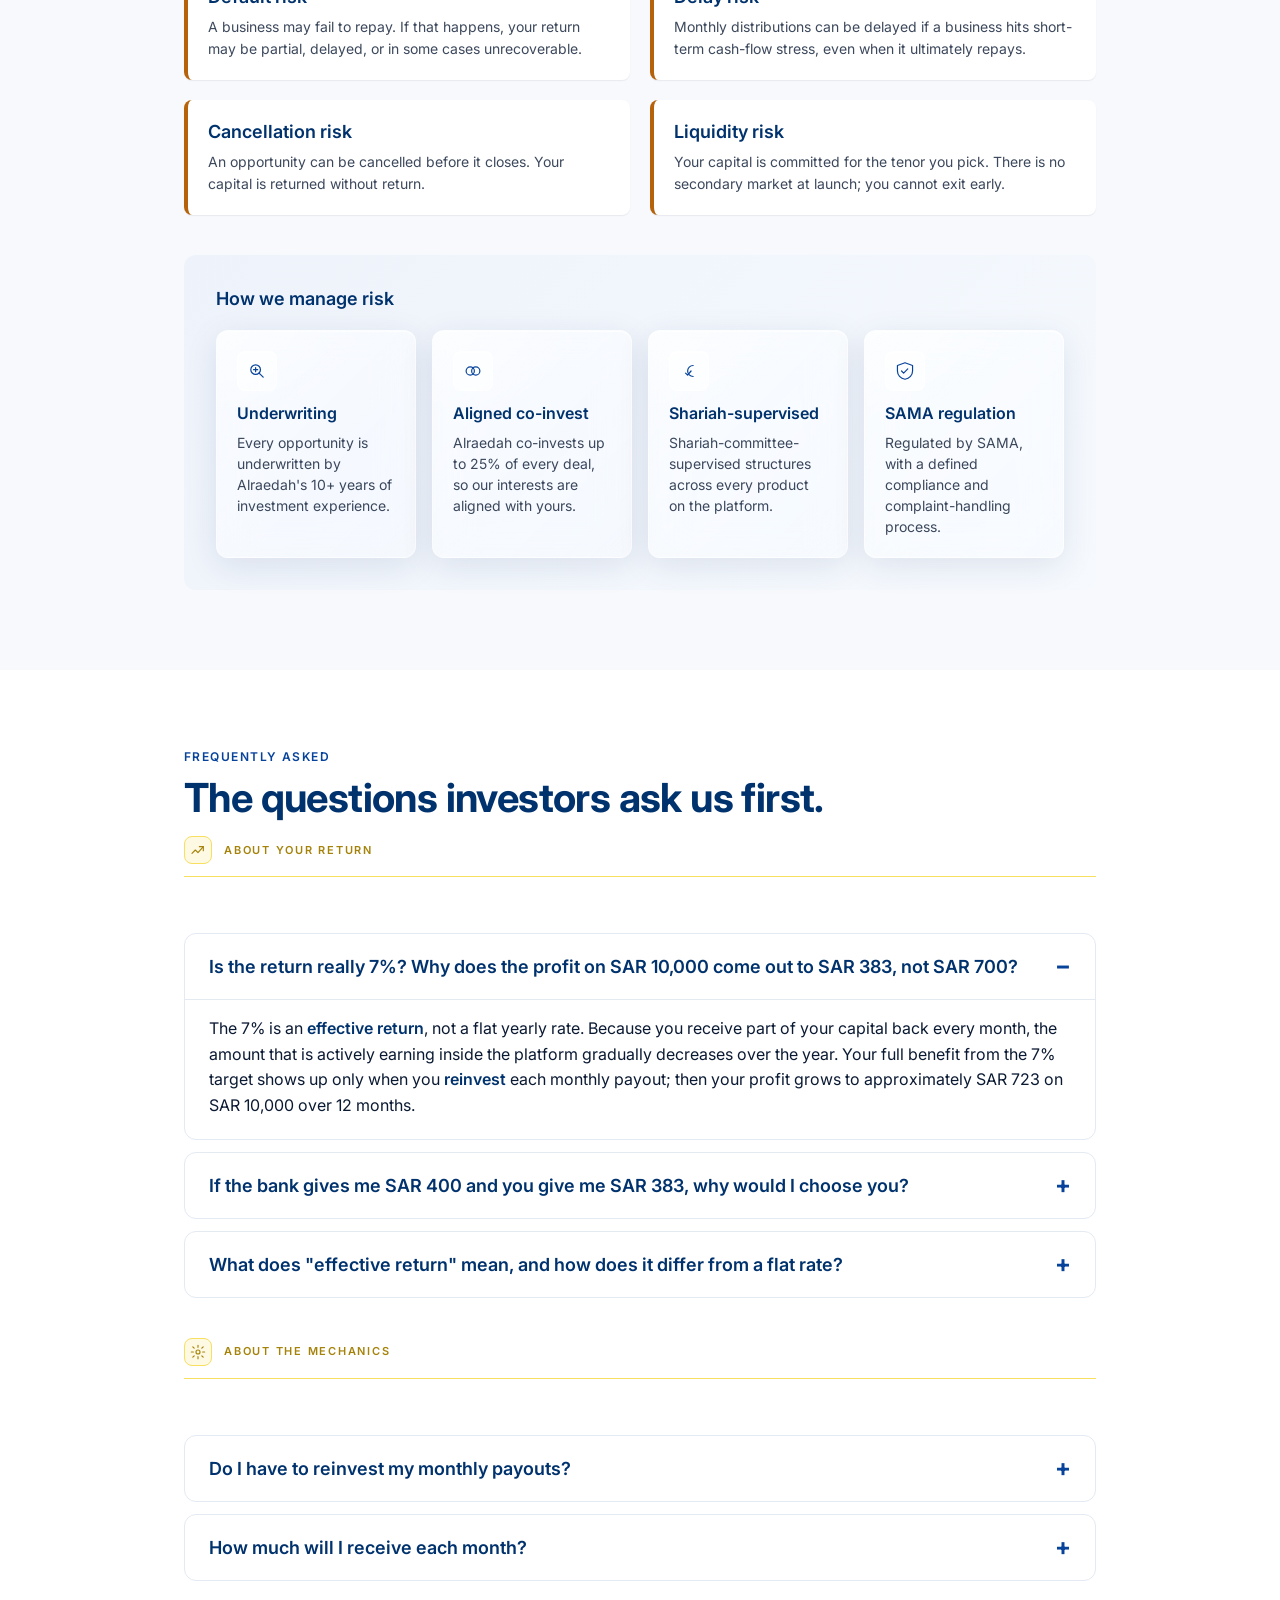
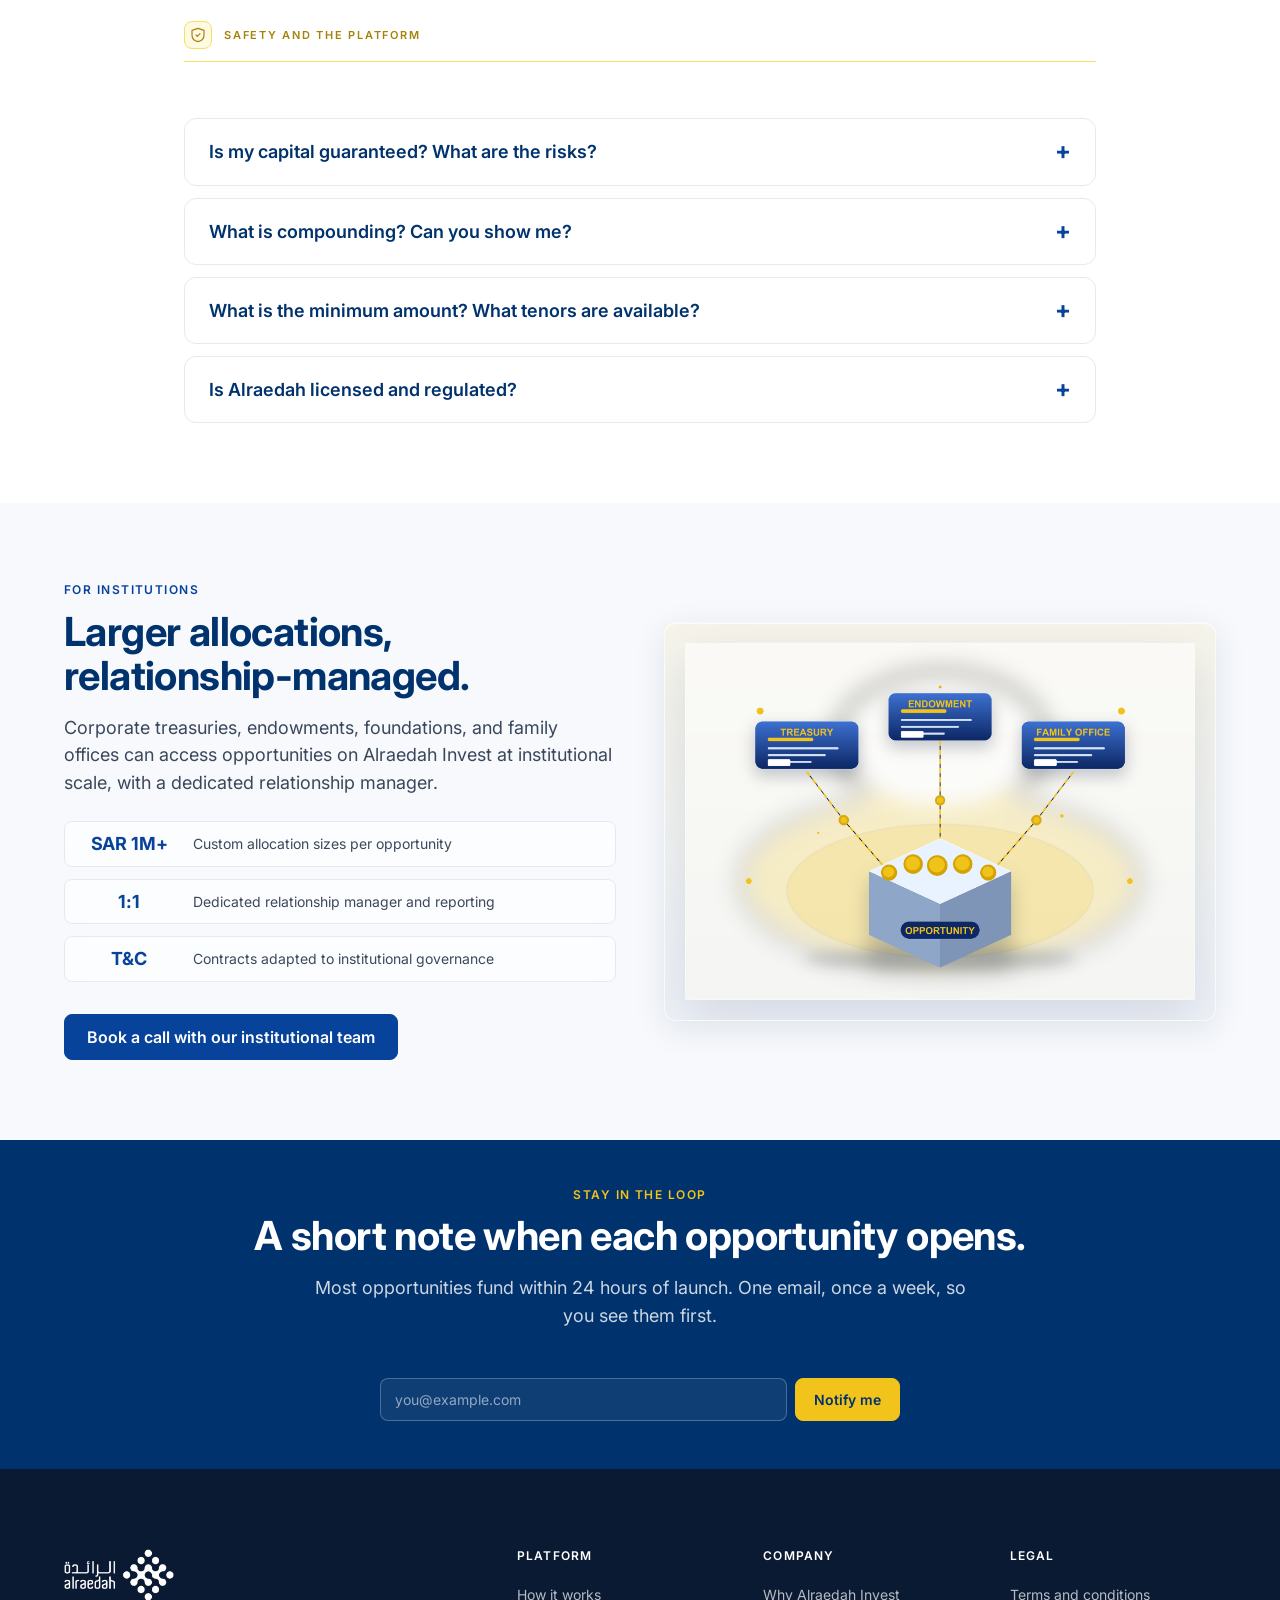
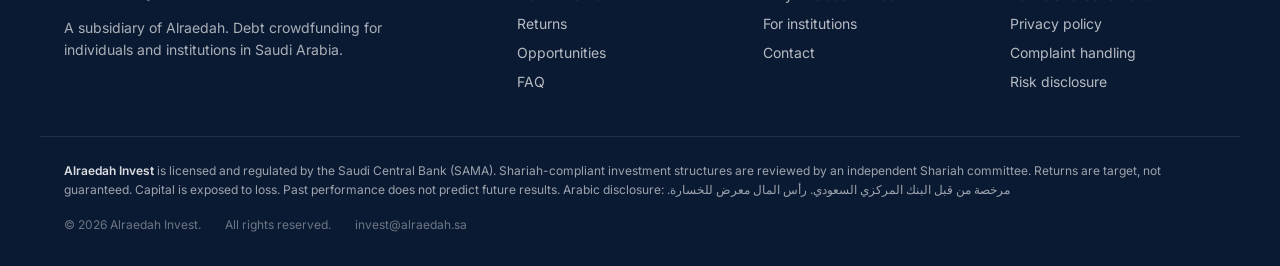
==== commit 82c45edf: "Refine landing page visual storytelling" ====
--- a/index.html
+++ b/index.html
@@ -475,6 +475,7 @@
       </div>
 
       <div class="returns-intro-scene" aria-hidden="true">
+        <img class="returns-concept-img" src="assets/visuals/monthly-flow-concept.jpg" alt="" loading="lazy" width="1680" height="945">
         <svg viewBox="0 0 360 280" xmlns="http://www.w3.org/2000/svg" fill="none">
           <defs>
             <!-- Locked side (left) -->
@@ -1037,22 +1038,42 @@
 </section>
 
 <!-- ============================================================
-     PULL-QUOTE DIVIDER (visual rest beat, breaks the prose rhythm)
+     OPPORTUNITY PROOF (real business + underwriting process)
      ============================================================ -->
-<section class="pull-quote-section" aria-hidden="true">
+<section class="opportunity-proof" aria-labelledby="opportunity-proof-title">
   <div class="container">
-    <div class="pull-quote-mark">
-      <svg viewBox="0 0 80 80" fill="none" xmlns="http://www.w3.org/2000/svg">
-        <circle cx="40" cy="40" r="38" fill="var(--gold-50)" stroke="var(--gold)" stroke-width="2"/>
-        <path d="M20 40 Q 30 20, 50 30 T 68 50" stroke="var(--gold-600)" stroke-width="3" stroke-linecap="round" fill="none"/>
-        <circle cx="20" cy="40" r="4" fill="var(--blue-primary)"/>
-        <circle cx="68" cy="50" r="5" fill="var(--gold)"/>
-      </svg>
-    </div>
-    <blockquote class="pull-quote">
-      <p>Move your money.<br><span class="pull-quote-hl">Don't lock it.</span></p>
-      <cite>The Alraedah Invest thesis</cite>
-    </blockquote>
+    <div class="opportunity-proof-panel">
+      <article class="proof-card proof-card-business">
+        <div class="proof-copy">
+          <p class="eyebrow">Where your money is at work</p>
+          <h2 id="opportunity-proof-title" class="section-title">Real businesses. Real cash flows.</h2>
+          <p>
+            Each opportunity starts as a financing need from a Saudi business, then passes through Alraedah's credit review before it reaches investors.
+          </p>
+        </div>
+        <figure class="proof-media proof-media-primary">
+          <img src="assets/visuals/business-cashflow.jpg" alt="Saudi business operator reviewing cash-flow documents in a restaurant setting" loading="lazy" width="1680" height="945">
+        </figure>
+      </article>
+
+      <blockquote class="proof-thesis">
+        <p>Move your<br>money.<br><span>Don't<br>lock it.</span></p>
+        <cite>Alraedah Invest thesis</cite>
+      </blockquote>
+
+      <article class="proof-card proof-card-process">
+        <div class="proof-copy">
+          <p class="eyebrow">Before every opportunity</p>
+          <h3>The deal is reviewed before it is offered.</h3>
+          <p>
+            The public opportunity card is the final layer. Behind it is credit review, cash-flow analysis, documentation, Shariah review, and servicing after funding.
+          </p>
+        </div>
+        <figure class="proof-media proof-media-secondary">
+          <img src="assets/visuals/underwriting-desk.jpg" alt="Investment team reviewing anonymized underwriting documents and charts" loading="lazy" width="1680" height="945">
+        </figure>
+      </article>
+    </div>
   </div>
 </section>
 
@@ -1437,109 +1458,7 @@
       </div>
 
       <aside class="inst-visual" aria-hidden="true">
-        <svg viewBox="0 0 360 320" xmlns="http://www.w3.org/2000/svg" fill="none">
-          <defs>
-            <linearGradient id="iv-poolTop" x1="0" y1="0" x2="0" y2="1">
-              <stop offset="0" stop-color="#FFFFFF"/>
-              <stop offset="1" stop-color="#E1ECFB"/>
-            </linearGradient>
-            <linearGradient id="iv-poolSide" x1="0" y1="0" x2="0" y2="1">
-              <stop offset="0" stop-color="#9FB4D2"/>
-              <stop offset="1" stop-color="#6F86A7"/>
-            </linearGradient>
-            <linearGradient id="iv-cardBlue" x1="0" y1="0" x2="0" y2="1">
-              <stop offset="0" stop-color="#3A6FCC"/>
-              <stop offset="1" stop-color="#0F265A"/>
-            </linearGradient>
-            <linearGradient id="iv-cardGold" x1="0" y1="0" x2="0" y2="1">
-              <stop offset="0" stop-color="#F1C31B"/>
-              <stop offset="1" stop-color="#B8901A"/>
-            </linearGradient>
-            <radialGradient id="iv-glow" cx="0.5" cy="0.5" r="0.7">
-              <stop offset="0" stop-color="#F1C31B" stop-opacity="0.30"/>
-              <stop offset="1" stop-color="#F1C31B" stop-opacity="0"/>
-            </radialGradient>
-            <filter id="iv-shadow" x="-20%" y="-20%" width="140%" height="140%">
-              <feGaussianBlur in="SourceAlpha" stdDeviation="4"/>
-              <feOffset dy="6"/>
-              <feComponentTransfer><feFuncA type="linear" slope="0.20"/></feComponentTransfer>
-              <feMerge><feMergeNode/><feMergeNode in="SourceGraphic"/></feMerge>
-            </filter>
-          </defs>
-          <ellipse cx="180" cy="290" rx="140" ry="8" fill="#0F265A" opacity="0.10"/>
-          <ellipse cx="180" cy="200" rx="160" ry="80" fill="url(#iv-glow)"/>
-
-          <!-- Three institutional source cards arranged in a fan, feeding the central pool -->
-          <!-- Source card 1: Treasury (left) -->
-          <g filter="url(#iv-shadow)" transform="translate(20 60)">
-            <rect width="80" height="50" rx="6" fill="url(#iv-cardBlue)"/>
-            <rect x="8" y="10" width="38" height="3" rx="1.5" fill="#F1C31B"/>
-            <rect x="8" y="18" width="50" height="2" rx="1" fill="#FFFFFF" opacity="0.5"/>
-            <rect x="8" y="24" width="34" height="2" rx="1" fill="#FFFFFF" opacity="0.35"/>
-            <rect x="8" y="36" width="20" height="6" rx="1" fill="#FFFFFF" opacity="0.20"/>
-            <text x="40" y="9" font-family="Inter, sans-serif" font-size="6" font-weight="700" fill="#F1C31B" text-anchor="middle" letter-spacing="0.6">TREASURY</text>
-          </g>
-
-          <!-- Source card 2: Endowment (top center) -->
-          <g filter="url(#iv-shadow)" transform="translate(140 30)">
-            <rect width="80" height="50" rx="6" fill="url(#iv-cardBlue)"/>
-            <rect x="8" y="10" width="38" height="3" rx="1.5" fill="#F1C31B"/>
-            <rect x="8" y="18" width="50" height="2" rx="1" fill="#FFFFFF" opacity="0.5"/>
-            <rect x="8" y="24" width="40" height="2" rx="1" fill="#FFFFFF" opacity="0.35"/>
-            <rect x="8" y="36" width="20" height="6" rx="1" fill="#FFFFFF" opacity="0.20"/>
-            <text x="40" y="9" font-family="Inter, sans-serif" font-size="6" font-weight="700" fill="#F1C31B" text-anchor="middle" letter-spacing="0.6">ENDOWMENT</text>
-          </g>
-
-          <!-- Source card 3: Family office (right) -->
-          <g filter="url(#iv-shadow)" transform="translate(260 60)">
-            <rect width="80" height="50" rx="6" fill="url(#iv-cardBlue)"/>
-            <rect x="8" y="10" width="38" height="3" rx="1.5" fill="#F1C31B"/>
-            <rect x="8" y="18" width="50" height="2" rx="1" fill="#FFFFFF" opacity="0.5"/>
-            <rect x="8" y="24" width="30" height="2" rx="1" fill="#FFFFFF" opacity="0.35"/>
-            <rect x="8" y="36" width="20" height="6" rx="1" fill="#FFFFFF" opacity="0.20"/>
-            <text x="40" y="9" font-family="Inter, sans-serif" font-size="6" font-weight="700" fill="#F1C31B" text-anchor="middle" letter-spacing="0.6">FAMILY OFFICE</text>
-          </g>
-
-          <!-- Connector lines flowing into the pool -->
-          <path d="M60 110 Q 90 150, 145 200" stroke="#1F4188" stroke-width="1" fill="none" opacity="0.4" stroke-linecap="round"/>
-          <path d="M60 110 Q 90 150, 145 200" stroke="#F1C31B" stroke-width="1.5" fill="none" stroke-dasharray="2 4" opacity="0.7" stroke-linecap="round"/>
-
-          <path d="M180 80 L180 200" stroke="#1F4188" stroke-width="1" fill="none" opacity="0.4"/>
-          <path d="M180 80 L180 200" stroke="#F1C31B" stroke-width="1.5" fill="none" stroke-dasharray="2 4" opacity="0.7"/>
-
-          <path d="M300 110 Q 270 150, 215 200" stroke="#1F4188" stroke-width="1" fill="none" opacity="0.4" stroke-linecap="round"/>
-          <path d="M300 110 Q 270 150, 215 200" stroke="#F1C31B" stroke-width="1.5" fill="none" stroke-dasharray="2 4" opacity="0.7" stroke-linecap="round"/>
-
-          <!-- Travelling coins along each path -->
-          <circle cx="100" cy="160" r="4" fill="url(#iv-cardGold)" opacity="0.85"/>
-          <circle cx="180" cy="140" r="4" fill="url(#iv-cardGold)" opacity="0.85"/>
-          <circle cx="260" cy="160" r="4" fill="url(#iv-cardGold)" opacity="0.85"/>
-
-          <!-- Central pool / opportunity -->
-          <g filter="url(#iv-shadow)">
-            <!-- Pool top -->
-            <path d="M120 200 L180 175 L240 200 L180 225 Z" fill="url(#iv-poolTop)"/>
-            <!-- Pool front -->
-            <path d="M120 200 L120 250 L180 275 L180 225 Z" fill="url(#iv-poolSide)"/>
-            <!-- Pool right -->
-            <path d="M240 200 L240 250 L180 275 L180 225 Z" fill="url(#iv-poolSide)" opacity="0.85"/>
-            <!-- Coins inside pool -->
-            <circle cx="148" cy="206" r="6" fill="url(#iv-cardGold)"/>
-            <circle cx="166" cy="201" r="7" fill="url(#iv-cardGold)"/>
-            <circle cx="186" cy="203" r="7.5" fill="url(#iv-cardGold)"/>
-            <circle cx="206" cy="201" r="6.5" fill="url(#iv-cardGold)"/>
-            <circle cx="222" cy="206" r="6" fill="url(#iv-cardGold)"/>
-          </g>
-          <!-- Pool label -->
-          <rect x="148" y="240" width="64" height="14" rx="7" fill="#0F265A"/>
-          <text x="180" y="249.5" font-family="Inter, sans-serif" font-size="7" font-weight="700" fill="#F1C31B" text-anchor="middle" letter-spacing="0.6">OPPORTUNITY</text>
-
-          <!-- Subtle accent dots -->
-          <circle cx="40" cy="40" r="3" fill="#F1C31B" opacity="0.5"/>
-          <circle cx="320" cy="40" r="3" fill="#F1C31B" opacity="0.5"/>
-          <circle cx="30" cy="200" r="2.5" fill="#F1C31B" opacity="0.4"/>
-          <circle cx="330" cy="200" r="2.5" fill="#F1C31B" opacity="0.4"/>
-        </svg>
+        <img src="assets/visuals/institutional-flow.png" alt="" loading="lazy" width="1800" height="1260">
       </aside>
     </div>
   </div>
--- a/styles.css
+++ b/styles.css
@@ -1142,6 +1142,126 @@
   .story-chips { grid-template-columns: 1fr; }
 }
 
+/* ---- Opportunity proof --------------------------------------------------- */
+.opportunity-proof {
+  padding: var(--space-9) 0;
+  background:
+    linear-gradient(180deg, var(--surface-light) 0%, var(--white) 82%);
+  overflow: hidden;
+}
+.opportunity-proof-panel {
+  display: grid;
+  grid-template-columns: minmax(0, 1fr) minmax(260px, 0.62fr) minmax(0, 1fr);
+  gap: var(--space-5);
+  align-items: center;
+}
+.proof-card,
+.proof-thesis {
+  border-radius: var(--r-lg);
+  background: rgba(255,255,255,0.78);
+  box-shadow:
+    inset 0 0 0 1px rgba(0,0,0,0.06),
+    0 20px 54px rgba(15, 38, 87, 0.10);
+}
+.proof-card {
+  display: grid;
+  grid-template-rows: auto auto;
+  gap: var(--space-4);
+  padding: var(--space-6);
+}
+.proof-card-business,
+.proof-card-process {
+  transform: none;
+}
+.proof-media {
+  margin: 0;
+  position: relative;
+  align-self: end;
+  border-radius: calc(var(--r-lg) - var(--space-6));
+  overflow: hidden;
+  box-shadow:
+    inset 0 0 0 1px rgba(0,0,0,0.10),
+    0 14px 34px rgba(15, 38, 87, 0.14);
+}
+.proof-media::after {
+  content: '';
+  position: absolute;
+  inset: 0;
+  pointer-events: none;
+  box-shadow: inset 0 0 0 1px rgba(0,0,0,0.10);
+  border-radius: inherit;
+}
+.proof-media img {
+  display: block;
+  width: 100%;
+  aspect-ratio: 16 / 10;
+  max-height: 255px;
+  object-fit: cover;
+}
+.proof-media-primary img { object-position: 52% center; }
+.proof-media-secondary img { object-position: center; }
+.proof-copy {
+  max-width: 100%;
+}
+.proof-copy p:last-child {
+  font: var(--fw-regular) var(--fs-body)/1.62 var(--font-latin);
+  color: var(--fg-2);
+  margin: 0;
+  text-wrap: pretty;
+}
+.proof-copy .section-title {
+  margin-bottom: var(--space-4);
+}
+.proof-copy h3 {
+  font: var(--fw-semibold) clamp(24px, 2vw, 32px)/1.16 var(--font-latin);
+  color: var(--blue-800);
+  margin: 0 0 var(--space-3);
+  text-wrap: balance;
+}
+.proof-thesis {
+  display: flex;
+  flex-direction: column;
+  justify-content: center;
+  text-align: center;
+  min-height: 360px;
+  padding: var(--space-7) var(--space-6);
+  background:
+    radial-gradient(ellipse 95% 72% at 50% 42%, rgba(241,195,27,0.18), transparent 70%),
+    var(--blue-900);
+  color: var(--white);
+  position: relative;
+  overflow: hidden;
+}
+.proof-thesis::before,
+.proof-thesis::after {
+  content: '';
+  position: absolute;
+  left: 50%;
+  width: 1px;
+  height: 72px;
+  background: linear-gradient(to bottom, transparent, rgba(241,195,27,0.68), transparent);
+  transform: translateX(-50%);
+}
+.proof-thesis::before { top: 0; }
+.proof-thesis::after { bottom: 0; }
+.proof-thesis p {
+  font: var(--fw-bold) clamp(30px, 3.2vw, 42px)/1.07 var(--font-latin);
+  letter-spacing: -0.01em;
+  margin: 0 0 var(--space-6);
+  text-wrap: balance;
+}
+.proof-thesis span { color: var(--gold); }
+.proof-thesis cite {
+  display: inline-block;
+  align-self: center;
+  max-width: 18ch;
+  font: var(--fw-semibold) 10px/1.55 var(--font-latin);
+  color: rgba(255,255,255,0.72);
+  text-transform: uppercase;
+  letter-spacing: 0.14em;
+  font-style: normal;
+}
+
 /* Cash flow table */
 .table-controls { margin: var(--space-6) 0 var(--space-5); }
 .switch { display: inline-flex; align-items: center; gap: var(--space-3); cursor: pointer; }
@@ -1250,57 +1370,6 @@
 .outcome-label { font: var(--fw-semibold) var(--fs-caption)/1.2 var(--font-latin); color: var(--fg-3); text-transform: uppercase; letter-spacing: 0.08em; margin: 0 0 var(--space-2); }
 .outcome-num { font: var(--fw-bold) var(--fs-num-md)/1 var(--font-num); color: var(--blue-800); font-feature-settings: 'tnum' 1; }
 .outcome-card-best .outcome-num { color: var(--gold-600); }
-
-/* ---- PULL-QUOTE DIVIDER (visual rest beat) ------------------------------ */
-.pull-quote-section {
-  padding: var(--space-11) 0;
-  background:
-    radial-gradient(ellipse 60% 80% at 50% 50%, var(--gold-50) 0%, transparent 70%),
-    var(--white);
-  text-align: center;
-  position: relative;
-  overflow: hidden;
-}
-.pull-quote-section::before,
-.pull-quote-section::after {
-  content: '';
-  position: absolute;
-  top: 50%;
-  width: 38%;
-  height: 1px;
-  background: linear-gradient(to right, transparent, var(--gold-200) 50%, transparent);
-  transform: translateY(-50%);
-}
-.pull-quote-section::before { left: 0; }
-.pull-quote-section::after { right: 0; }
-.pull-quote-mark {
-  width: 72px; height: 72px;
-  margin: 0 auto var(--space-5);
-}
-.pull-quote-mark svg { width: 100%; height: 100%; display: block; }
-.pull-quote {
-  margin: 0 auto;
-  max-width: 720px;
-  padding: 0 var(--space-6);
-}
-.pull-quote p {
-  font: var(--fw-bold) 56px/1.08 var(--font-latin);
-  color: var(--blue-800);
-  letter-spacing: -0.02em;
-  margin: 0 0 var(--space-5);
-  text-wrap: balance;
-}
-.pull-quote-hl { color: var(--gold-600); }
-.pull-quote cite {
-  display: inline-block;
-  font: var(--fw-medium) 11px/1.2 var(--font-latin);
-  color: var(--fg-3);
-  text-transform: uppercase;
-  letter-spacing: 0.16em;
-  font-style: normal;
-  padding-top: var(--space-4);
-  border-top: 1px solid var(--gold-200);
-}
 
 /* ---- WHY (section-dark) -------------------------------------------------- */
 #why { position: relative; overflow: hidden; }
@@ -1326,8 +1395,8 @@
 }
 [dir="rtl"] .why-dotpair { left: auto; right: var(--space-7); }
 [dir="rtl"] .why-phone { left: auto; right: clamp(-40px, -2vw, 0px); transform: scaleX(-1); }
-.why-container { position: relative; z-index: 2; padding-left: clamp(0px, 26vw, 380px); }
-[dir="rtl"] .why-container { padding-left: 0; padding-right: clamp(0px, 26vw, 380px); }
+.why-container { position: relative; z-index: 2; padding-left: clamp(0px, 18vw, 260px); }
+[dir="rtl"] .why-container { padding-left: 0; padding-right: clamp(0px, 18vw, 260px); }
 .why-grid { display: grid; grid-template-columns: repeat(4, 1fr); gap: var(--space-5); margin-top: var(--space-7); }
 .why-card {
   position: relative;
@@ -1535,7 +1604,15 @@
   padding: var(--space-5);
   overflow: hidden;
 }
-.inst-visual svg { display: block; width: 100%; height: auto; }
+.inst-visual img {
+  display: block;
+  width: 100%;
+  height: auto;
+  border-radius: calc(var(--r-md) - var(--space-5));
+  box-shadow:
+    inset 0 0 0 1px rgba(0,0,0,0.10),
+    0 18px 45px rgba(15, 38, 87, 0.12);
+}
 @media (max-width: 1024px) {
   .inst-grid { grid-template-columns: 1fr; gap: var(--space-7); }
   .inst-visual { max-width: 480px; margin: 0 auto; }
@@ -1573,6 +1650,23 @@
   .steps, .opps-grid, .compare-summary, .calc-results, .sim-wrap, .sim-outcomes, .why-grid { grid-template-columns: 1fr 1fr; }
   .risk-grid { grid-template-columns: 1fr; }
   .returns-clarity, .payment-flow, .simple-views, .tool-picker { grid-template-columns: 1fr; }
+  .opportunity-proof-panel {
+    grid-template-columns: 1fr;
+    gap: var(--space-4);
+  }
+  .proof-card,
+  .proof-card-business,
+  .proof-card-process {
+    transform: none;
+  }
+  .proof-card {
+    grid-template-columns: minmax(0, 1.1fr) minmax(220px, 0.72fr);
+    grid-template-rows: auto;
+    align-items: center;
+  }
+  .proof-thesis {
+    min-height: 260px;
+  }
   .why-phone, .why-dotpair { display: none; }
   .why-container { padding-left: 0; }
   [dir="rtl"] .why-container { padding-right: 0; }
@@ -1603,6 +1697,22 @@
   /* Scope full-width to hero CTAs only — broader .btn { width: 100% }
      was leaking into the header and crushing the logo. */
   .hero-ctas .btn { width: 100%; }
+  .opportunity-proof {
+    padding: var(--space-8) 0;
+  }
+  .proof-card {
+    grid-template-columns: 1fr;
+    padding: var(--space-4);
+  }
+  .proof-media {
+    border-radius: var(--r-md);
+  }
+  .proof-media img {
+    aspect-ratio: 16 / 10;
+  }
+  .proof-thesis {
+    min-height: 220px;
+  }
   .state-toolbar .row { flex-direction: column; align-items: flex-start; }
   .trust-row { grid-template-columns: 1fr; }
   .steps, .opps-grid, .compare-summary, .calc-results, .why-grid, .footer-cols { grid-template-columns: 1fr; }
@@ -1676,14 +1786,8 @@
 .trust-item:nth-child(3) { animation-delay: 660ms; }
 .trust-item:nth-child(4) { animation-delay: 740ms; }
 
-/* Pull-quote breath */
-.pull-quote-mark { animation: fade-in 0.8s var(--motion-ease-out) both; }
-.pull-quote p { animation: lift-in 0.8s var(--motion-ease-out) 150ms both; }
-.pull-quote cite { animation: fade-in 1s var(--motion-ease-out) 350ms both; }
-
 @media (prefers-reduced-motion: reduce) {
-  .hero-copy > *, .hero-card, .hero-accent, .trust-item,
-  .pull-quote-mark, .pull-quote p, .pull-quote cite { animation: none !important; opacity: 1 !important; transform: none !important; }
+  .hero-copy > *, .hero-card, .hero-accent, .trust-item { animation: none !important; opacity: 1 !important; transform: none !important; }
 }
 
 /* ============================================================
@@ -1800,10 +1904,21 @@
     0 8px 32px rgba(15, 38, 87, 0.10);
   padding: var(--space-4);
 }
-.returns-intro-scene svg { display: block; width: 100%; height: auto; }
+.returns-concept-img {
+  display: block;
+  width: 100%;
+  aspect-ratio: 16 / 9;
+  height: auto;
+  object-fit: contain;
+  border-radius: calc(var(--r-md) - var(--space-4));
+  box-shadow:
+    inset 0 0 0 1px rgba(0,0,0,0.10),
+    0 16px 40px rgba(15, 38, 87, 0.14);
+}
+.returns-intro-scene svg { display: none; }
 @media (max-width: 1024px) {
   .returns-intro { grid-template-columns: 1fr; gap: var(--space-6); }
-  .returns-intro-scene { max-width: 480px; margin: 0 auto; }
+  .returns-intro-scene { max-width: 720px; margin: 0 auto; }
 }
 
 /* Reduced motion: kill all looping animations. The first-paint
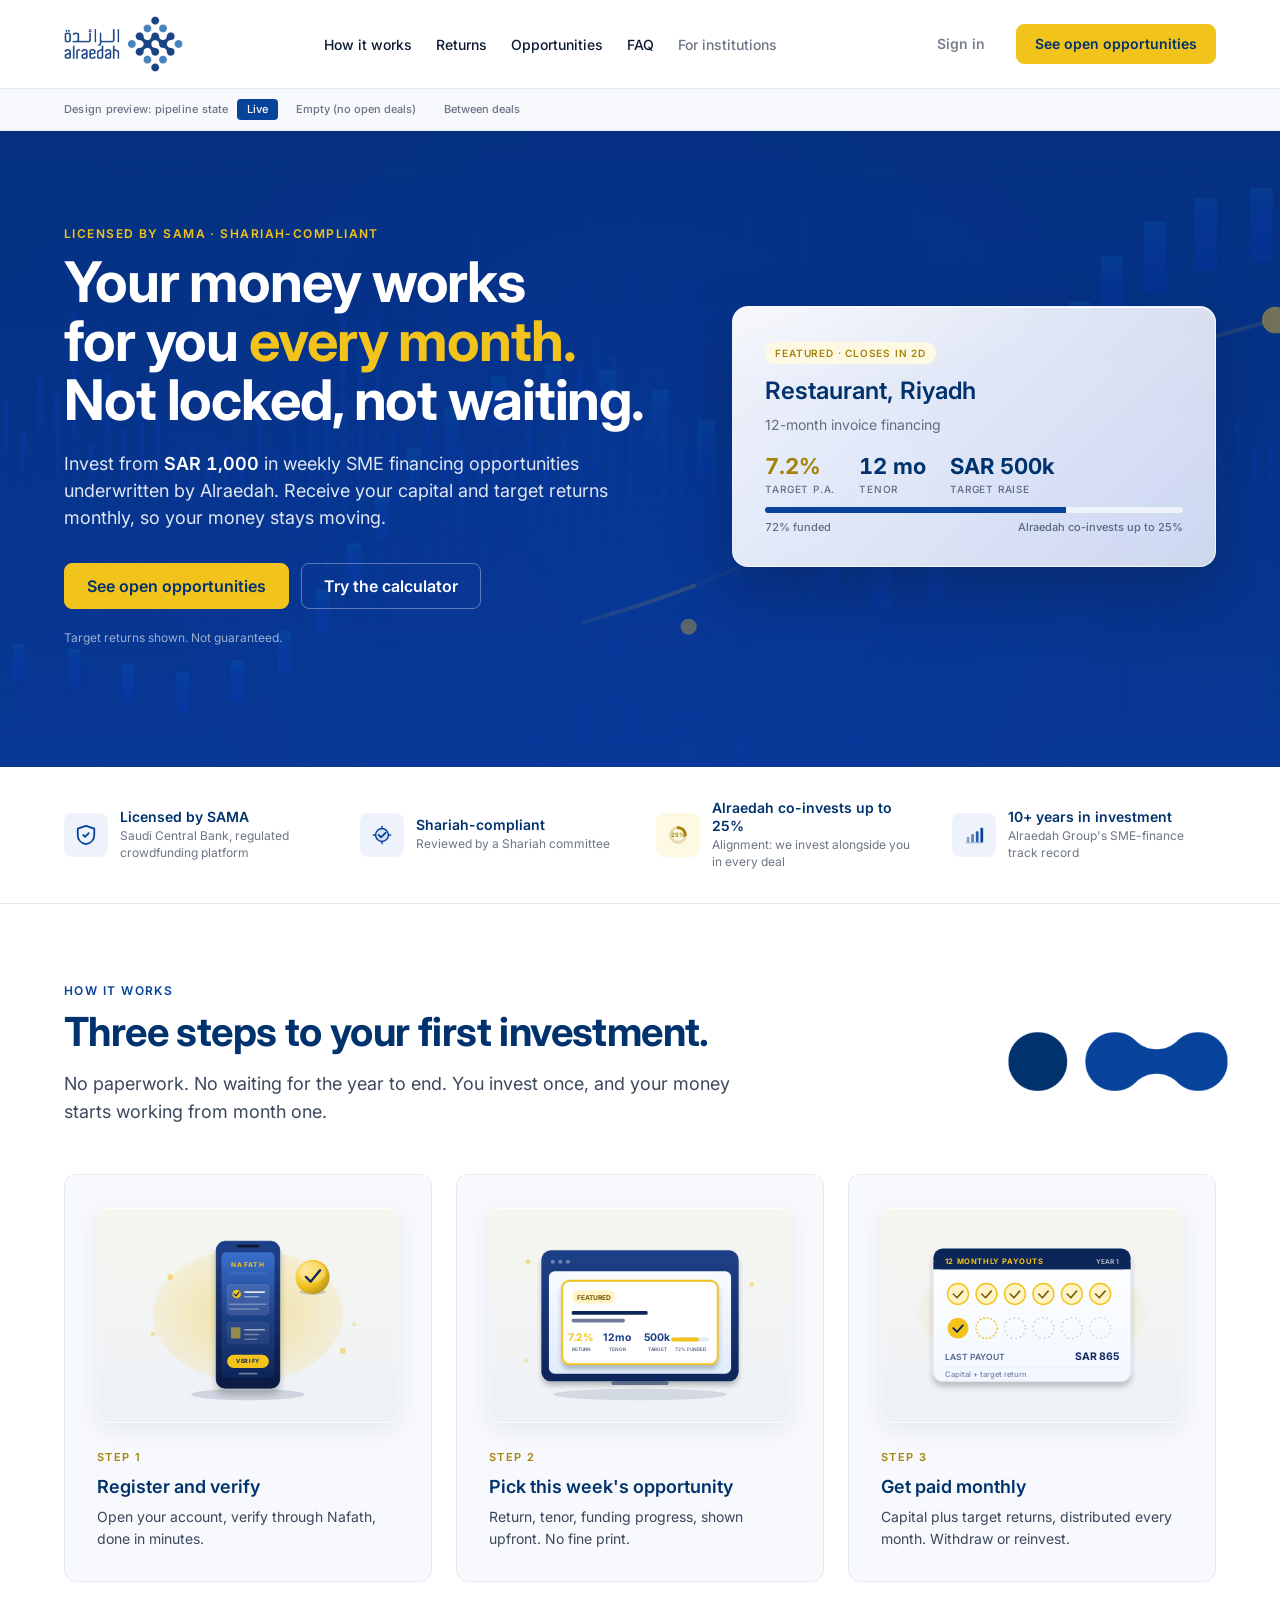
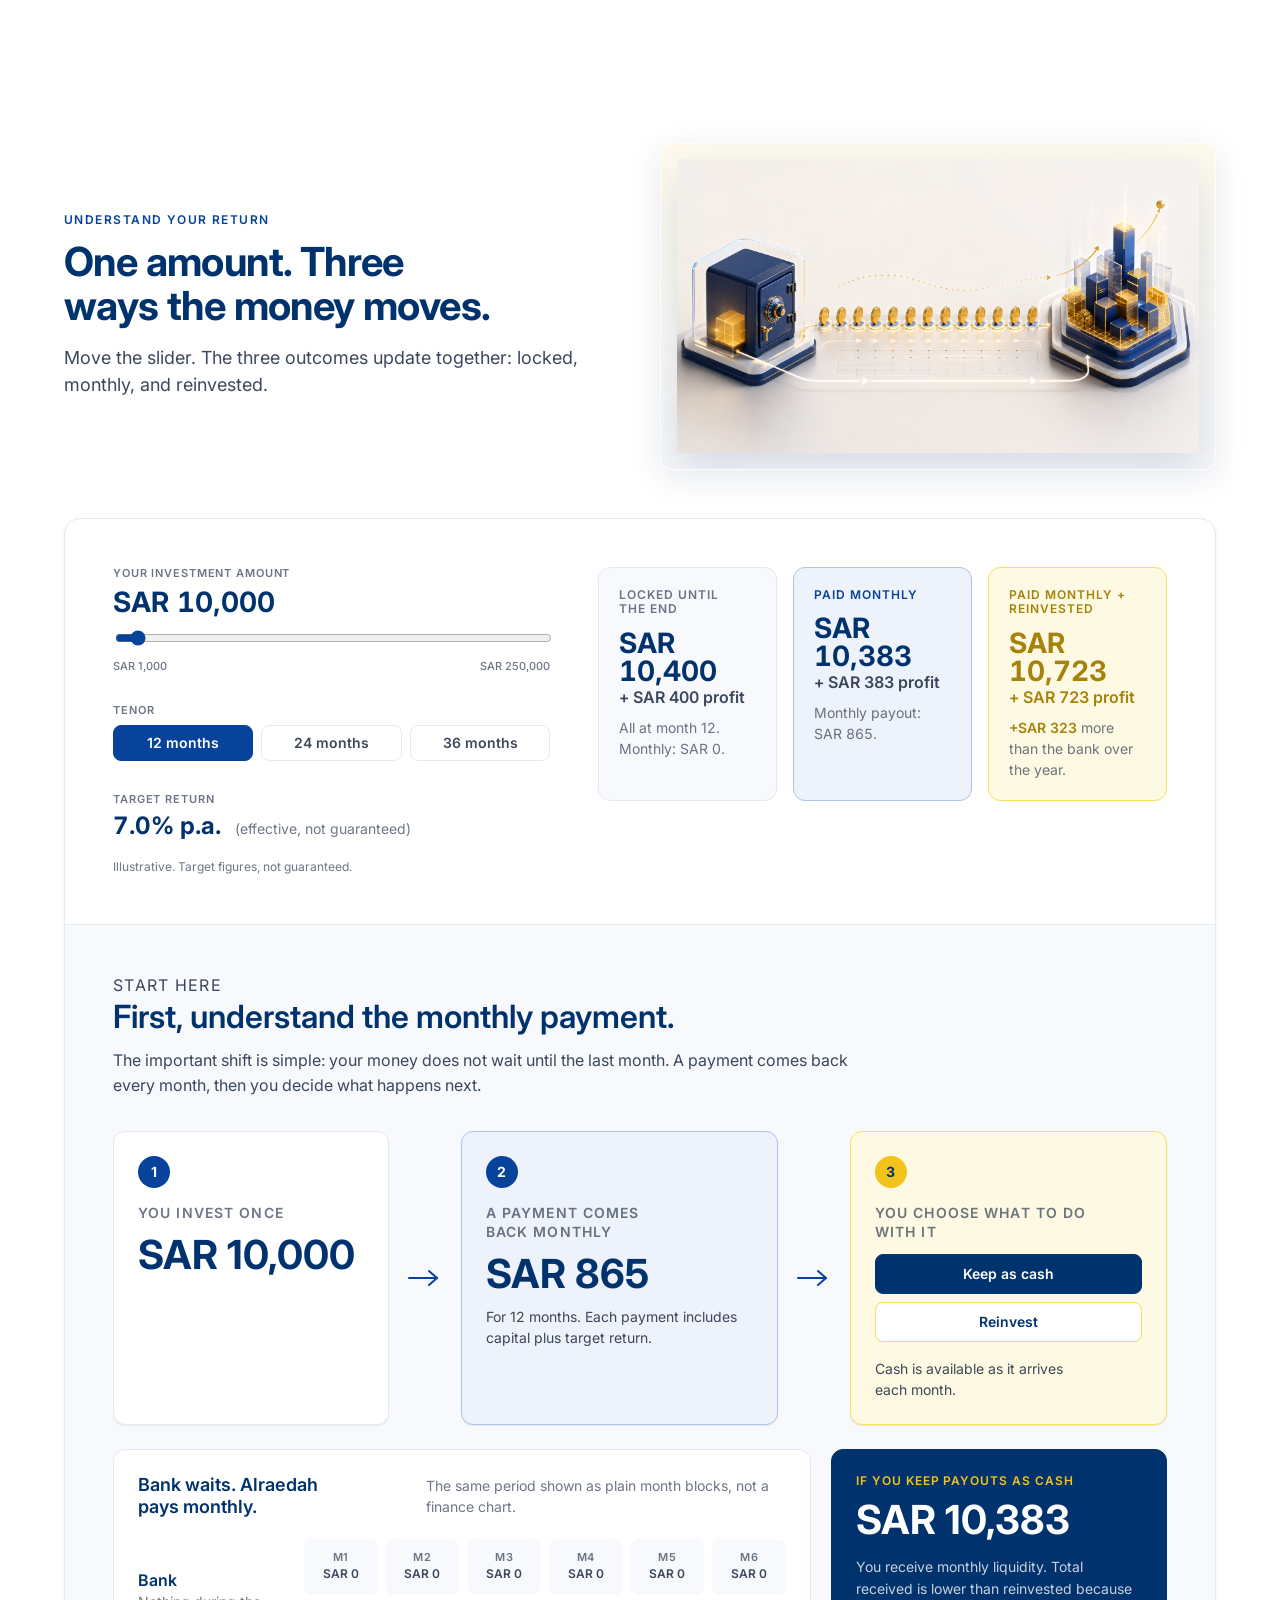
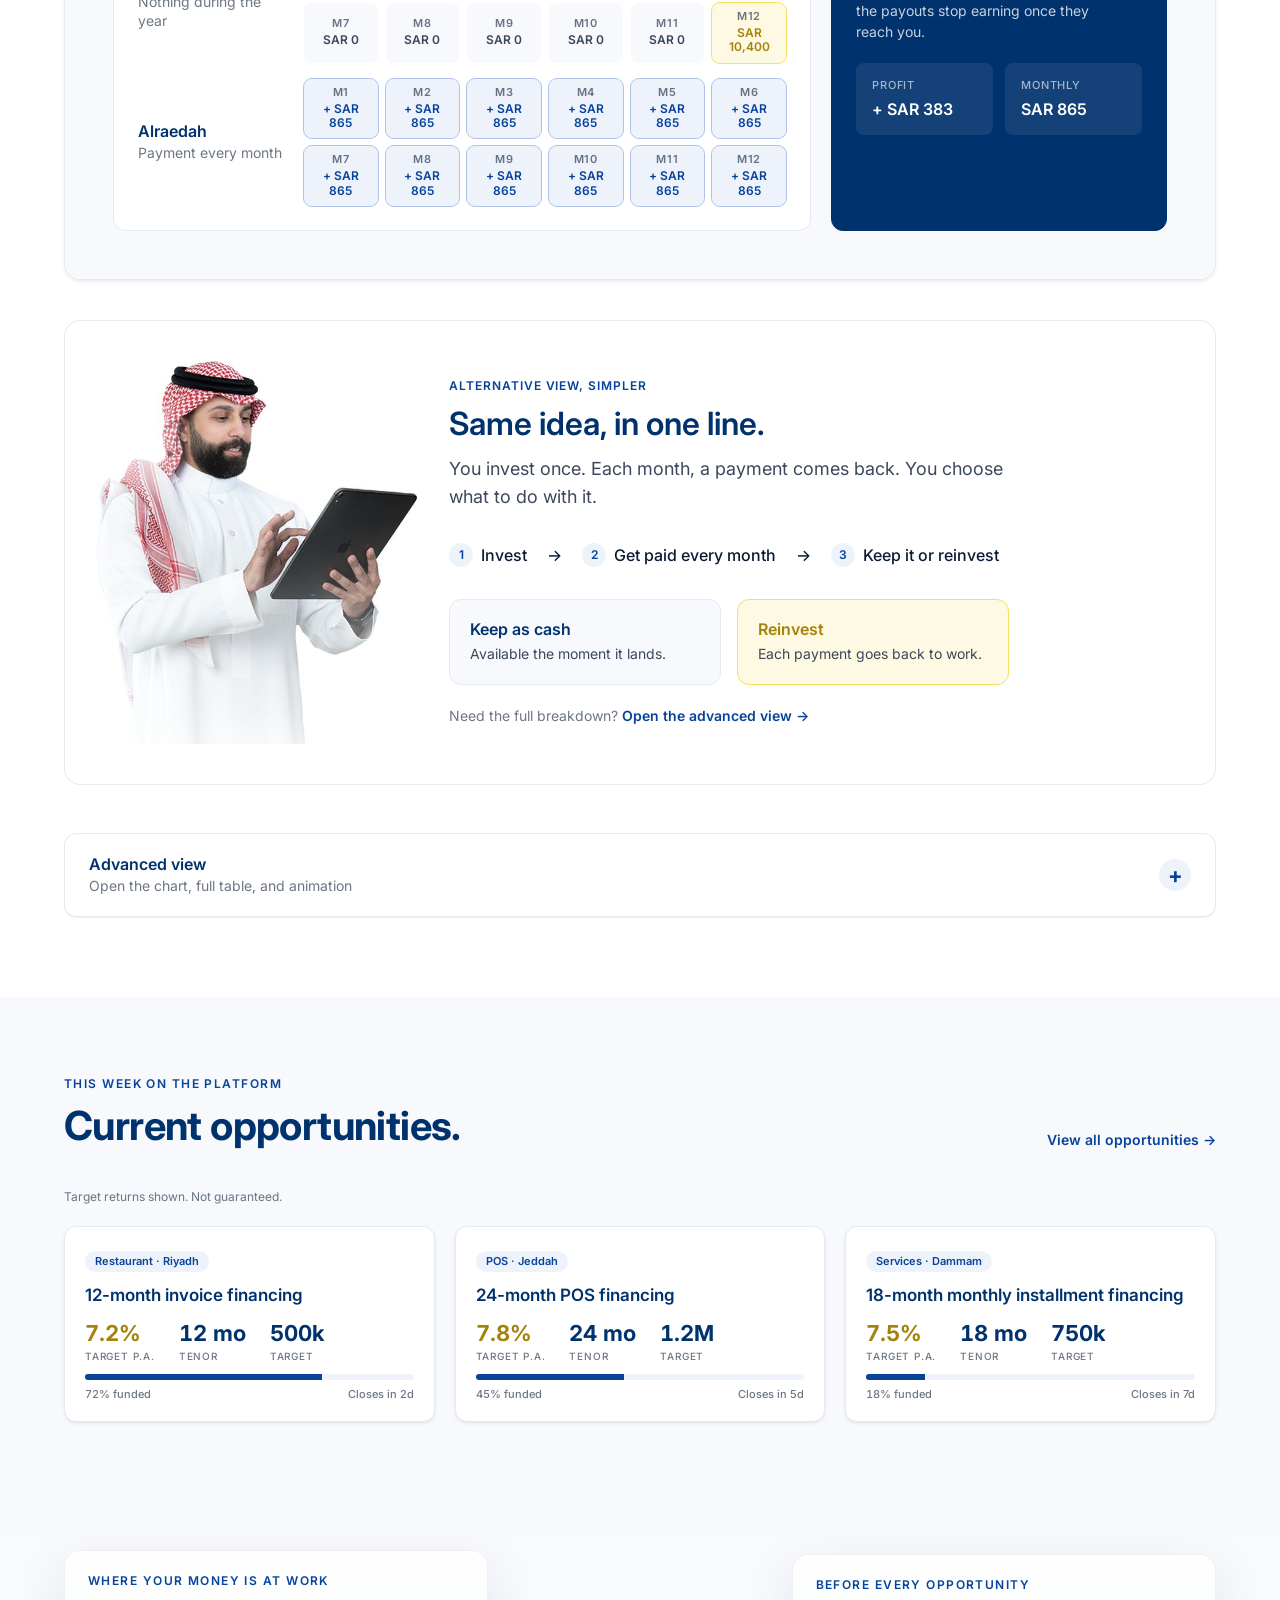
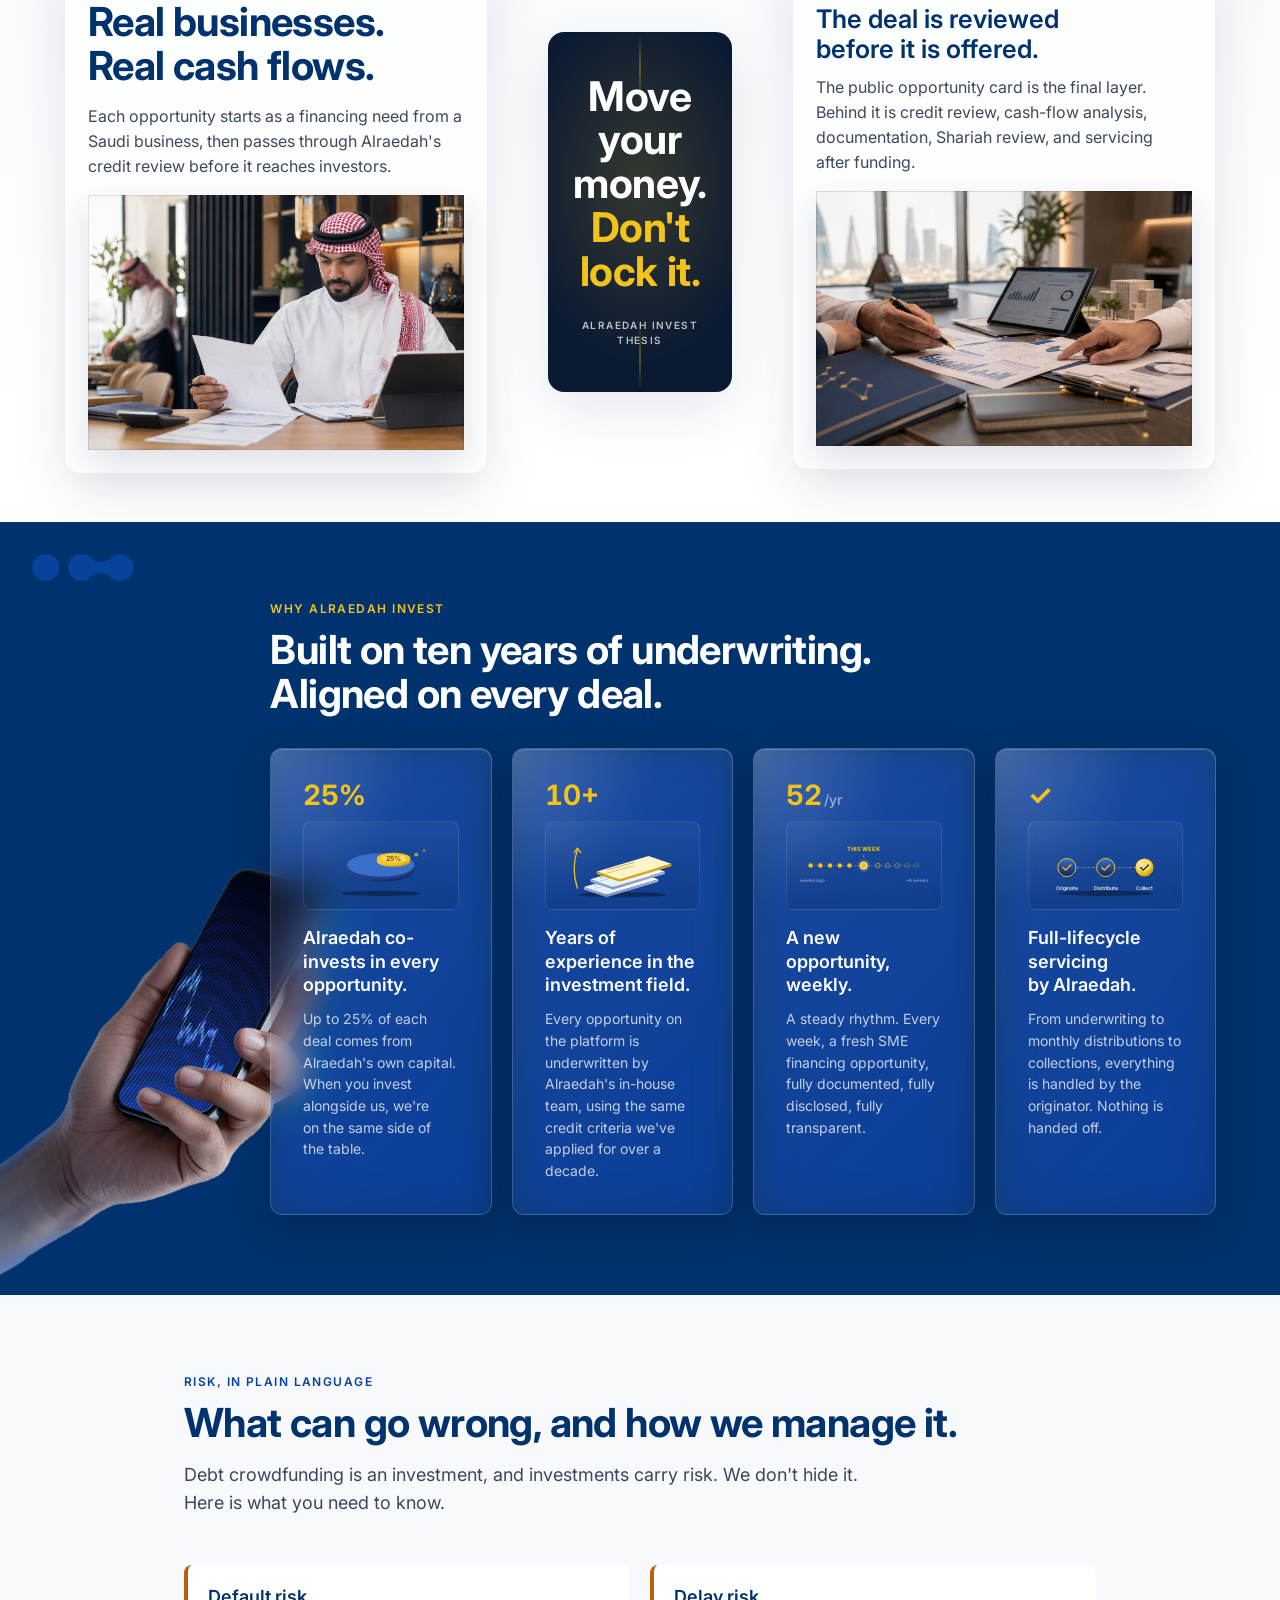
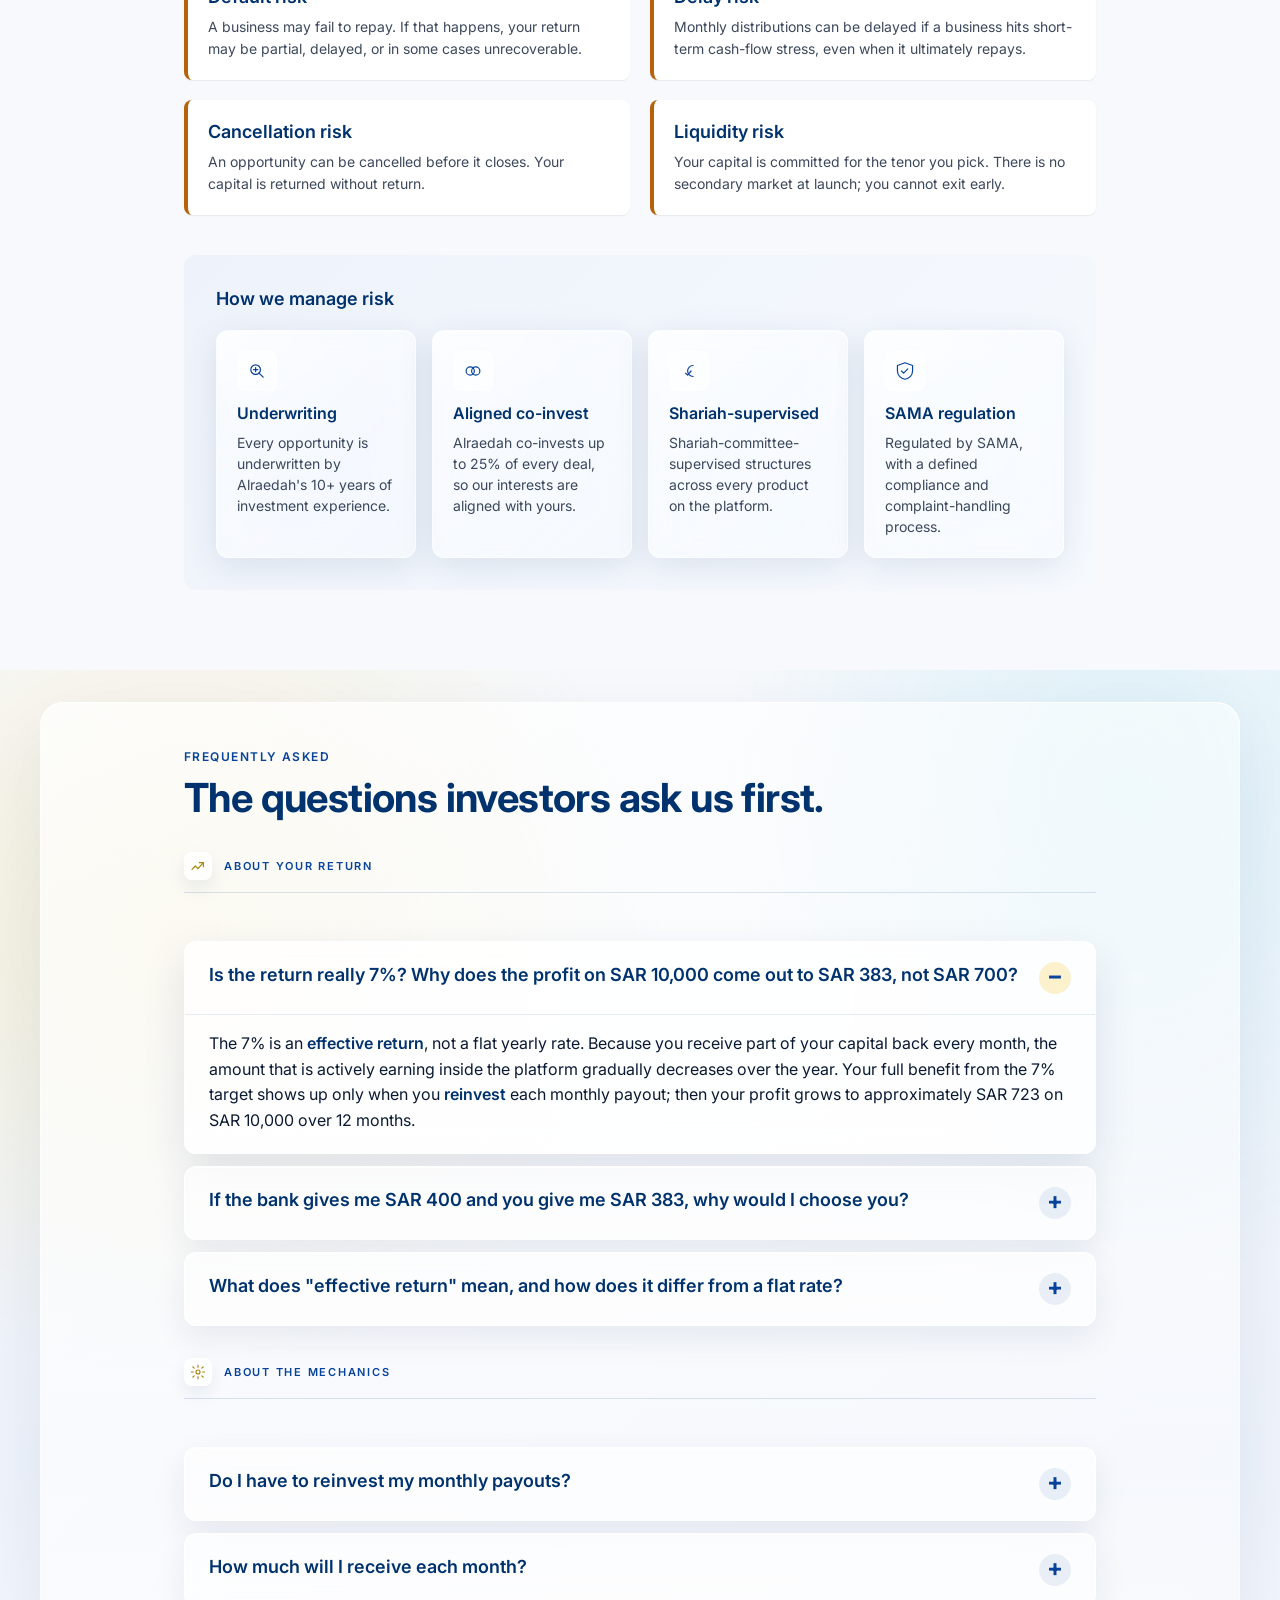
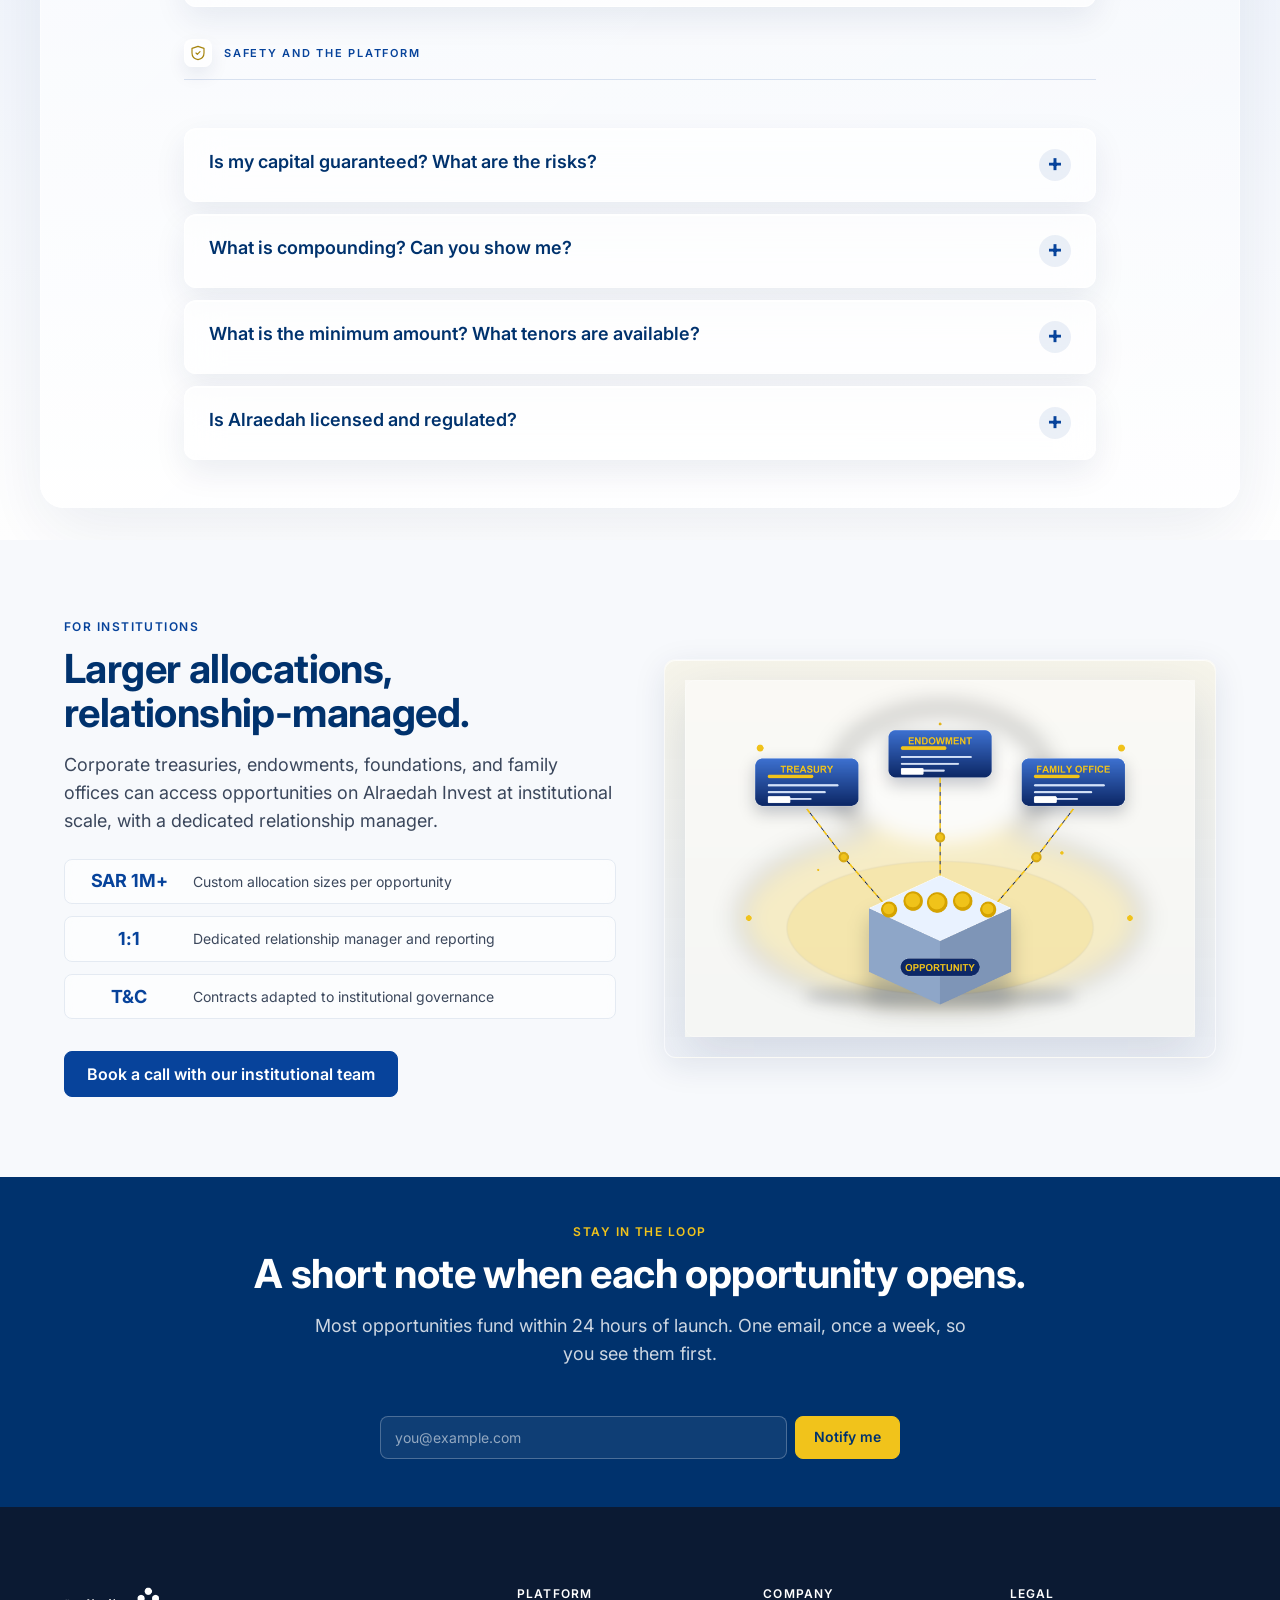
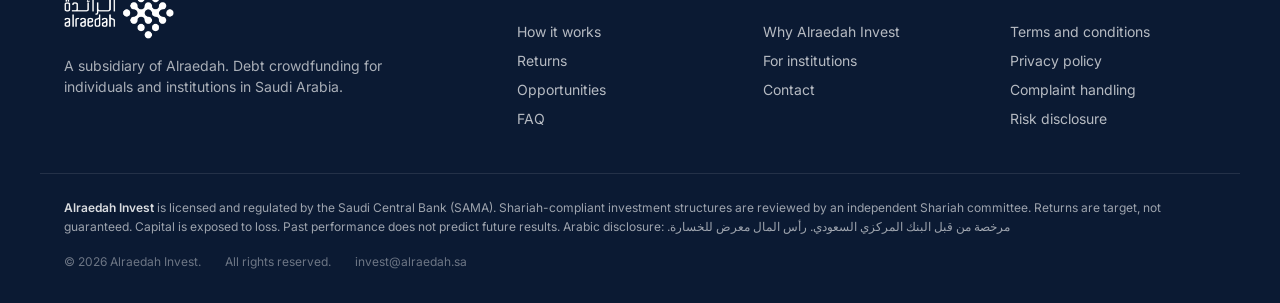
==== commit 35b77be7: "Style FAQ section with glass panels" ====
--- a/index.html
+++ b/index.html
@@ -1332,7 +1332,7 @@
 <!-- ============================================================
      SECTION 8, FAQ (9 questions from foundational doc, compliance-adapted)
      ============================================================ -->
-<section class="section" id="faq">
+<section class="section faq-section" id="faq">
   <div class="container faq-container">
     <p class="eyebrow">Frequently asked</p>
     <h2 class="section-title">The questions investors ask us first.</h2>
--- a/styles.css
+++ b/styles.css
@@ -1498,16 +1498,46 @@
 }
 
 /* ---- FAQ ----------------------------------------------------------------- */
-.faq-container { max-width: var(--container-md); }
-.faq-themes { display: flex; flex-direction: column; gap: var(--space-8); }
+.faq-section {
+  position: relative;
+  overflow: hidden;
+  background:
+    radial-gradient(ellipse 56% 44% at 14% 18%, rgba(241,195,27,0.16), transparent 68%),
+    radial-gradient(ellipse 48% 52% at 88% 8%, rgba(1,179,227,0.10), transparent 66%),
+    linear-gradient(180deg, #F7F9FC 0%, #EEF3FB 54%, #FFFFFF 100%);
+}
+.faq-section::before {
+  content: '';
+  position: absolute;
+  inset: var(--space-7) max(var(--space-5), calc((100vw - var(--container-lg)) / 2));
+  border-radius: var(--r-xl);
+  background:
+    linear-gradient(135deg, rgba(255,255,255,0.72), rgba(255,255,255,0.34));
+  box-shadow:
+    inset 0 1px 0 rgba(255,255,255,0.86),
+    inset 0 0 0 1px rgba(255,255,255,0.54),
+    0 24px 70px rgba(15, 38, 87, 0.08);
+  pointer-events: none;
+}
+.faq-container {
+  position: relative;
+  z-index: 1;
+  max-width: var(--container-md);
+}
+.faq-themes {
+  display: flex;
+  flex-direction: column;
+  gap: var(--space-7);
+  margin-top: var(--space-7);
+}
 .faq-theme {
   font: var(--fw-semibold) 11px/1.2 var(--font-latin);
-  color: var(--gold-600);
+  color: var(--blue-primary);
   text-transform: uppercase;
   letter-spacing: 0.16em;
   margin: 0 0 var(--space-4);
   padding-bottom: var(--space-3);
-  border-bottom: 1px solid var(--gold-200);
+  border-bottom: 1px solid rgba(7,67,155,0.14);
   display: flex; align-items: center; gap: var(--space-3);
 }
 .faq-theme-icon {
@@ -1515,18 +1545,36 @@
   width: 28px; height: 28px;
   align-items: center; justify-content: center;
   border-radius: var(--r-sm);
-  background: var(--gold-50);
+  background: rgba(255,255,255,0.68);
   color: var(--gold-600);
   flex-shrink: 0;
-  border: 1px solid var(--gold-200);
+  border: 1px solid rgba(255,255,255,0.72);
+  box-shadow:
+    inset 0 1px 0 rgba(255,255,255,0.86),
+    0 8px 18px rgba(15, 38, 87, 0.08);
 }
 .faq-theme-icon svg { width: 16px; height: 16px; }
 .faq-list { display: flex; flex-direction: column; gap: var(--space-3); }
 .faq-item {
-  background: var(--white);
-  border: 1px solid var(--border);
-  border-radius: var(--r-md);
+  background: rgba(255,255,255,0.66);
+  border: 1px solid rgba(255,255,255,0.76);
+  border-radius: var(--r-md);
+  box-shadow:
+    inset 0 1px 0 rgba(255,255,255,0.82),
+    0 12px 32px rgba(15, 38, 87, 0.08);
+  backdrop-filter: blur(18px);
+  -webkit-backdrop-filter: blur(18px);
   overflow: hidden;
+  transition:
+    background var(--motion-fast) var(--motion-ease),
+    box-shadow var(--motion-fast) var(--motion-ease),
+    transform var(--motion-fast) var(--motion-ease);
+}
+.faq-item[open] {
+  background: rgba(255,255,255,0.82);
+  box-shadow:
+    inset 0 1px 0 rgba(255,255,255,0.92),
+    0 18px 44px rgba(15, 38, 87, 0.11);
 }
 .faq-q {
   font: var(--fw-semibold) var(--fs-body-lg)/1.4 var(--font-latin);
@@ -1538,13 +1586,26 @@
 }
 .faq-q::-webkit-details-marker { display: none; }
 .faq-q::after {
-  content: '+'; font: var(--fw-bold) 24px/1 var(--font-latin); color: var(--blue-primary);
-  flex-shrink: 0; transition: transform var(--motion-fast) var(--motion-ease);
-}
-details[open] .faq-q::after { content: '−'; }
+  content: '+';
+  width: 32px;
+  height: 32px;
+  border-radius: var(--r-pill);
+  background: rgba(7,67,155,0.08);
+  font: var(--fw-bold) 24px/28px var(--font-latin);
+  color: var(--blue-primary);
+  text-align: center;
+  flex-shrink: 0;
+  transition:
+    background var(--motion-fast) var(--motion-ease),
+    transform var(--motion-fast) var(--motion-ease);
+}
+details[open] .faq-q::after {
+  content: '−';
+  background: rgba(241,195,27,0.22);
+}
 .faq-a {
   padding: 0 var(--space-6) var(--space-5);
-  border-top: 1px solid var(--border);
+  border-top: 1px solid rgba(7,67,155,0.10);
   padding-top: var(--space-4);
 }
 .faq-a p { font: var(--fw-regular) var(--fs-body-md)/1.6 var(--font-latin); color: var(--fg-1); margin: 0 0 var(--space-3); }
@@ -1621,6 +1682,23 @@
   .inst-points li { grid-template-columns: 70px 1fr; gap: var(--space-3); padding: var(--space-2) var(--space-3); }
   .inst-point-num { font-size: 16px; }
   .inst-copy .btn { align-self: stretch; }
+  .faq-section .container {
+    width: calc(100vw - (var(--space-4) * 2));
+    padding-left: 0;
+    padding-right: 0;
+  }
+  .faq-section::before { inset: var(--space-5) var(--space-2); border-radius: var(--r-lg); }
+  .faq-themes { gap: var(--space-6); }
+  .faq-q {
+    display: grid;
+    grid-template-columns: minmax(0, 1fr) auto;
+    padding: var(--space-4);
+    gap: var(--space-3);
+    min-width: 0;
+  }
+  .faq-a { padding: var(--space-4); padding-top: var(--space-4); }
+  .faq-a p { overflow-wrap: anywhere; }
+  .faq-q::after { width: 28px; height: 28px; font-size: 21px; line-height: 25px; }
 }
 
 /* ---- NEWSLETTER (section-dark) ------------------------------------------ */
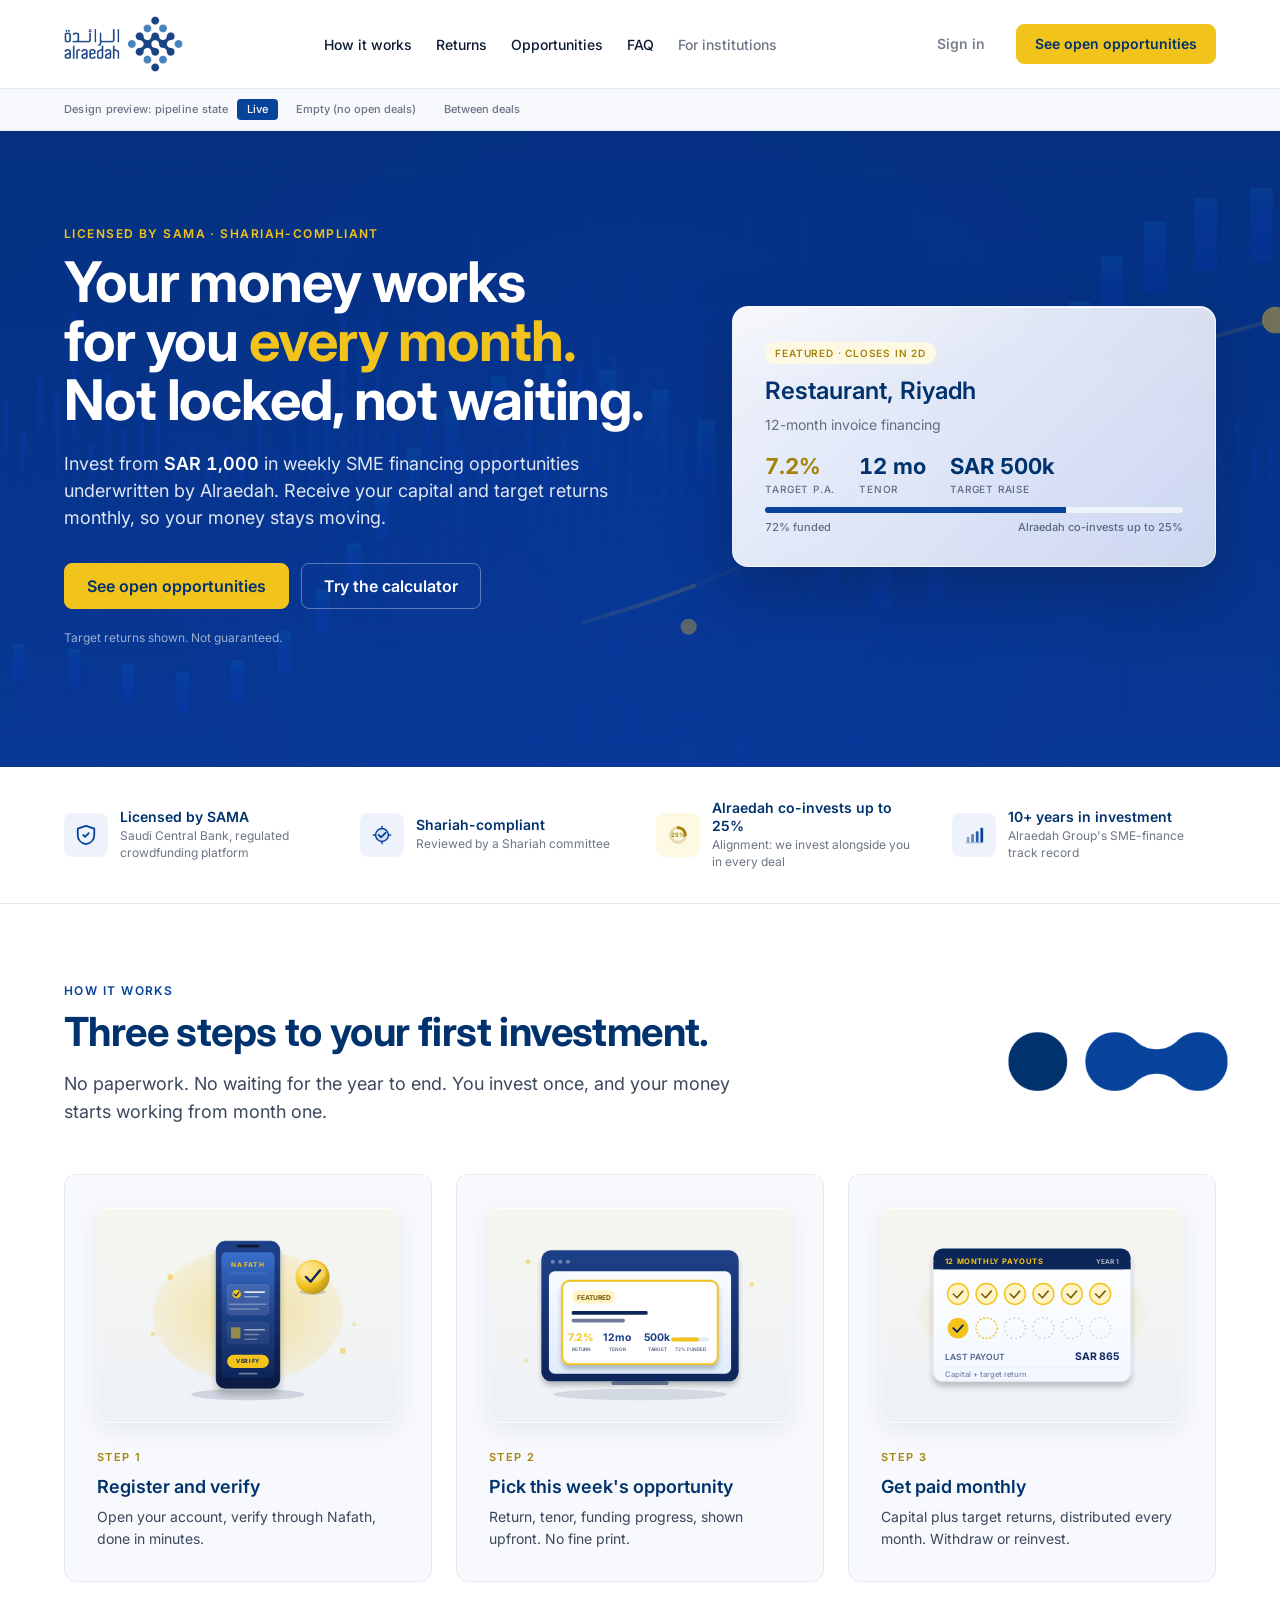
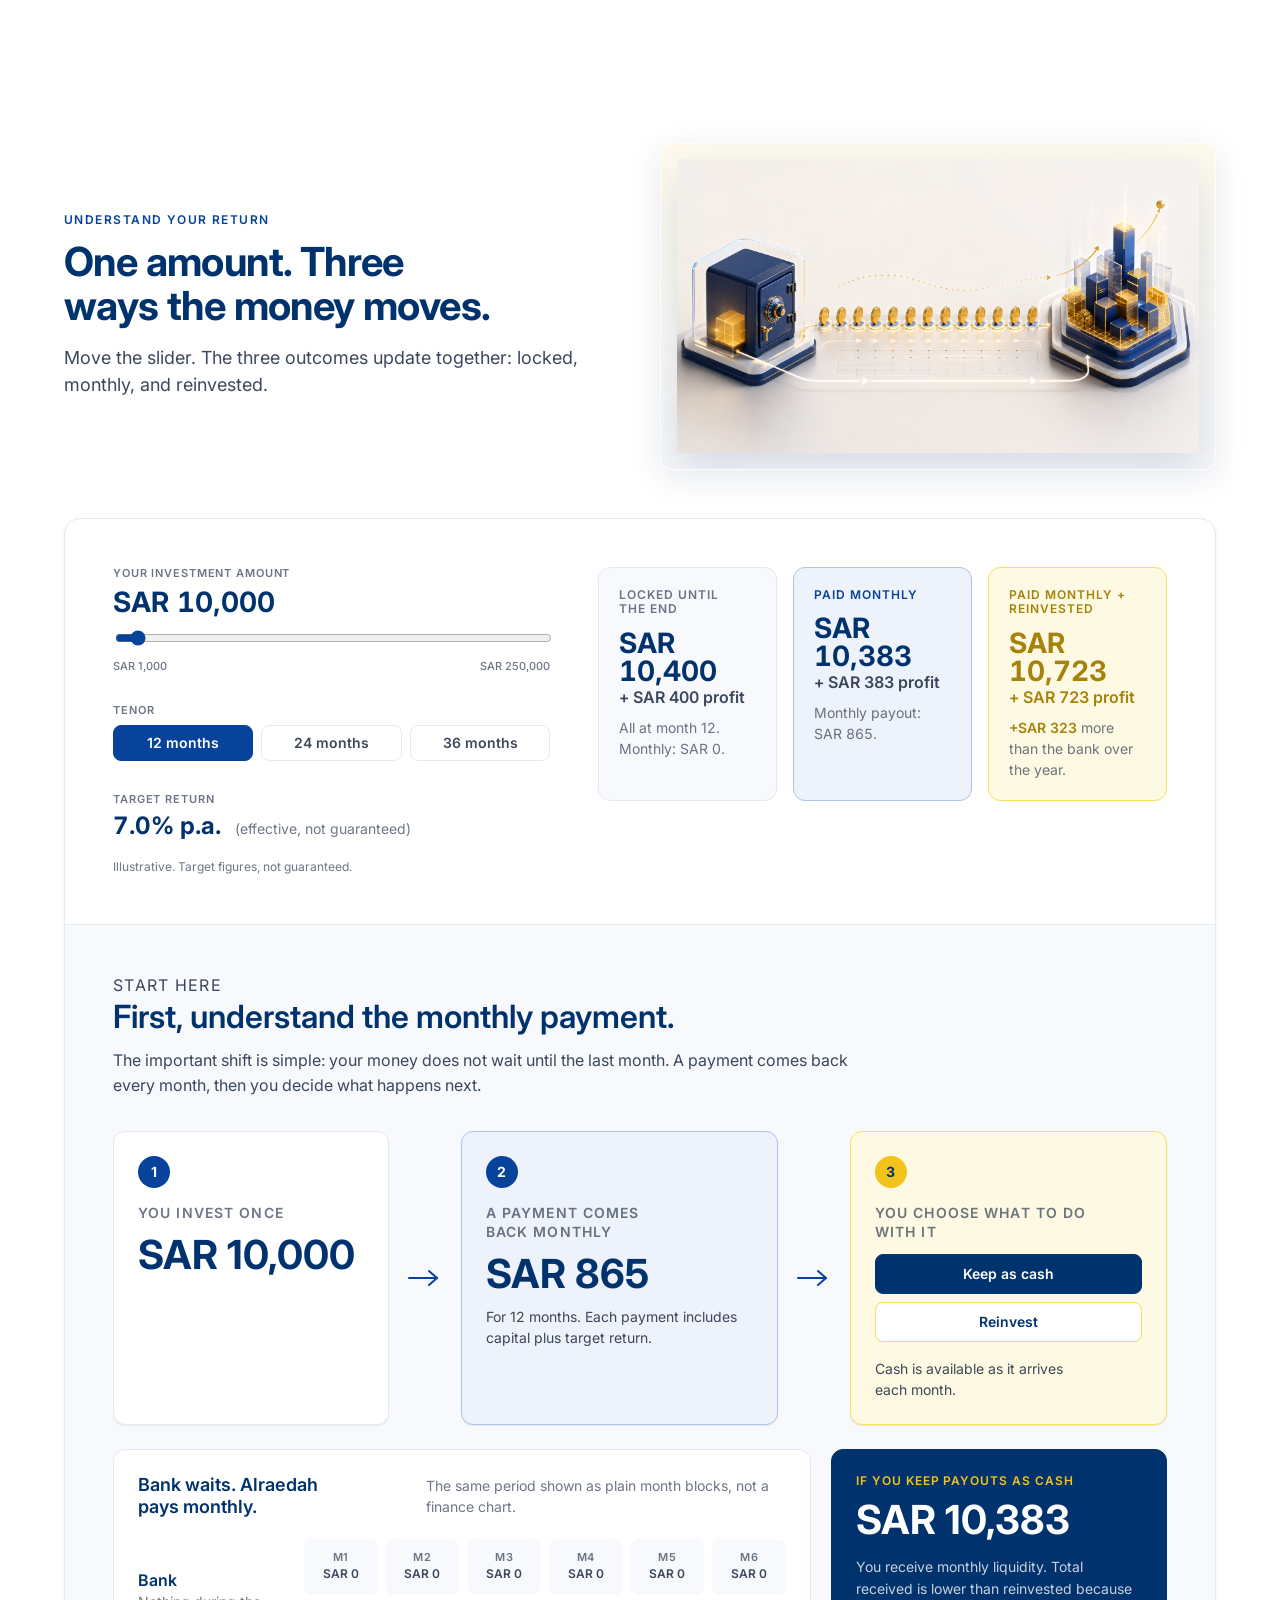
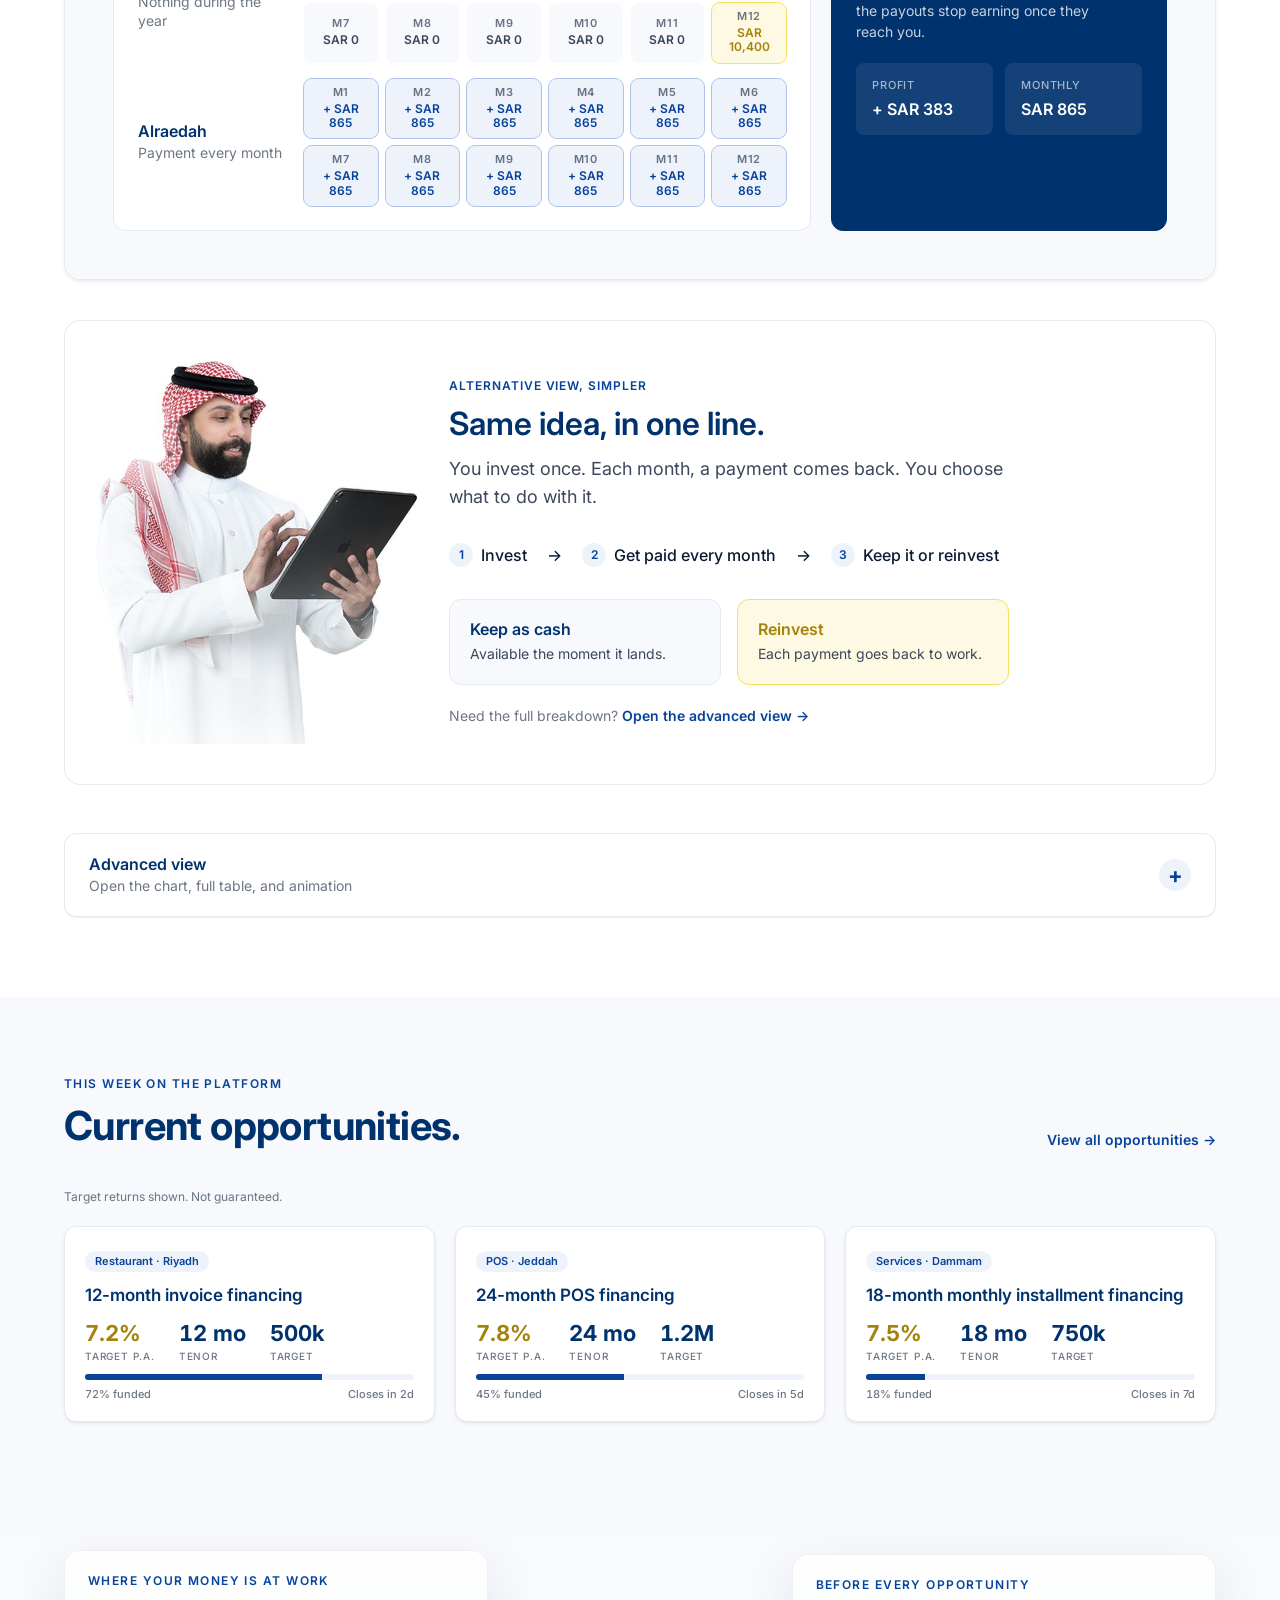
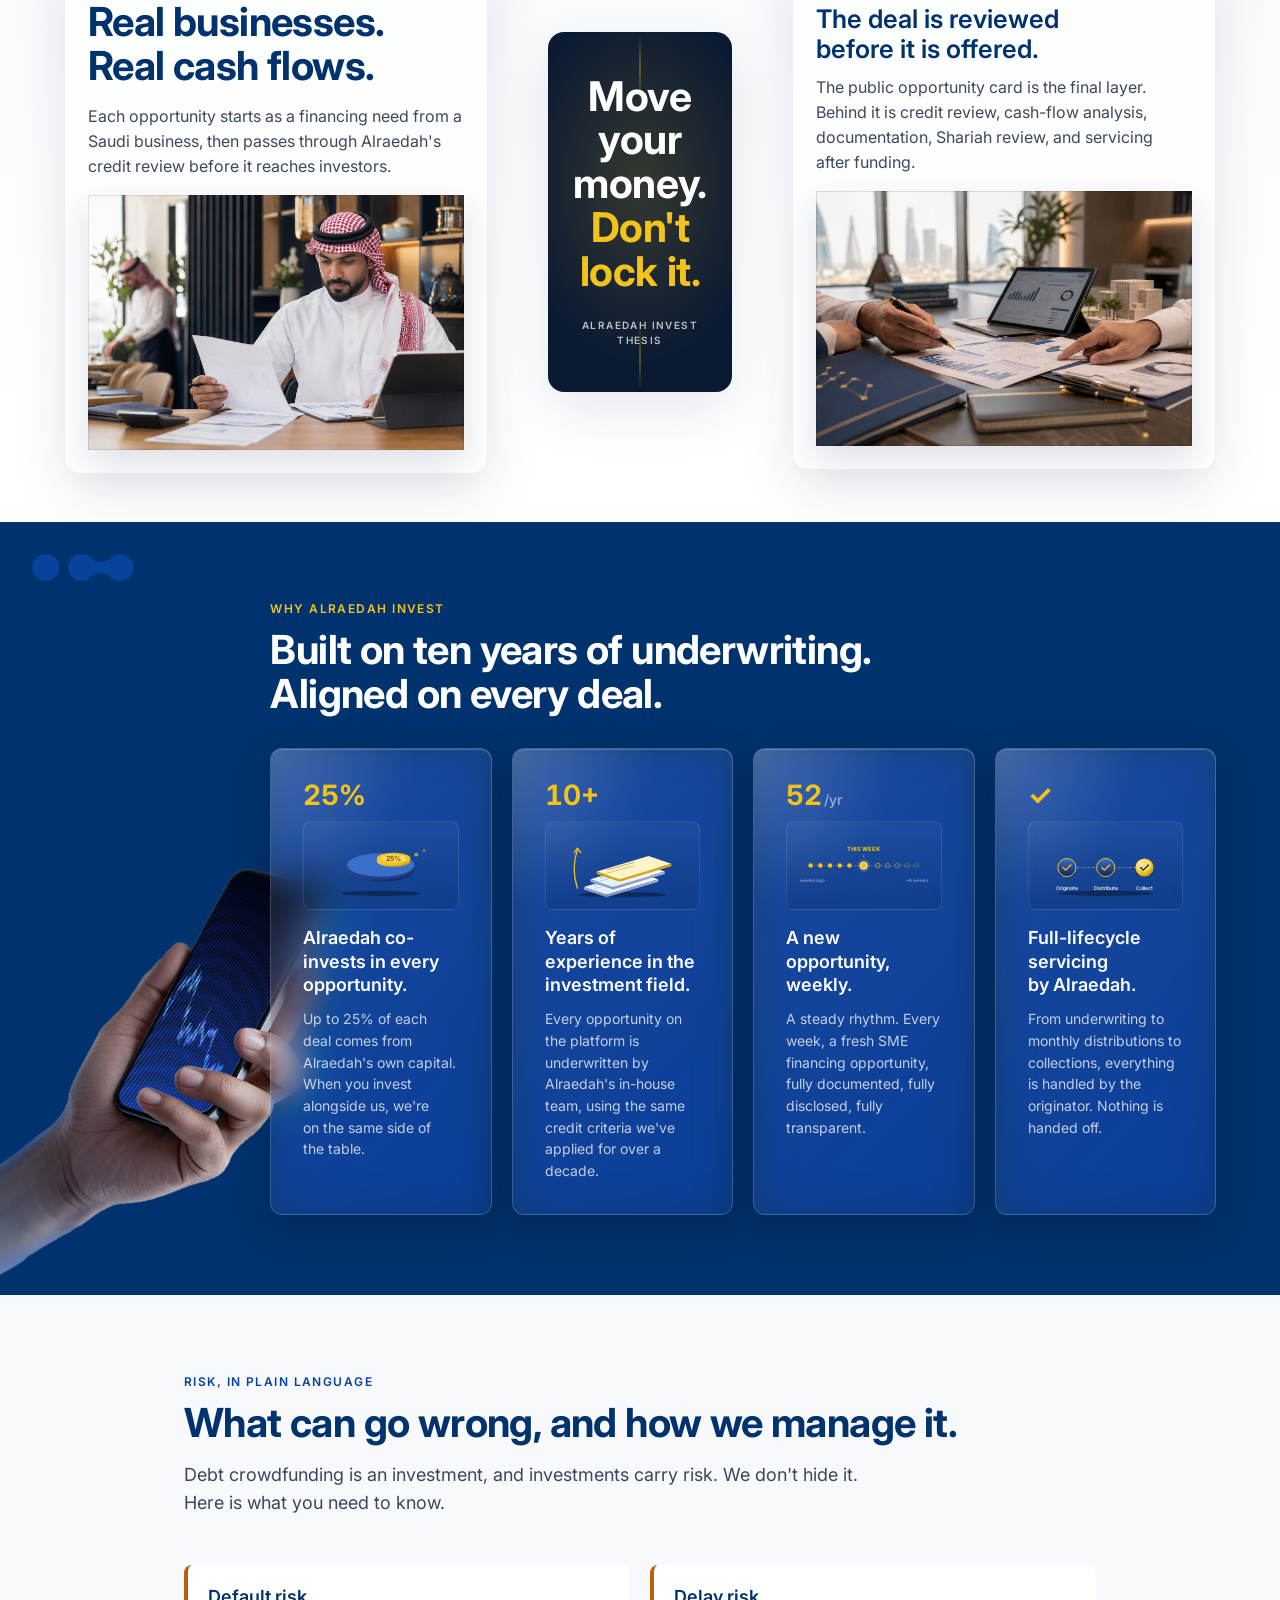
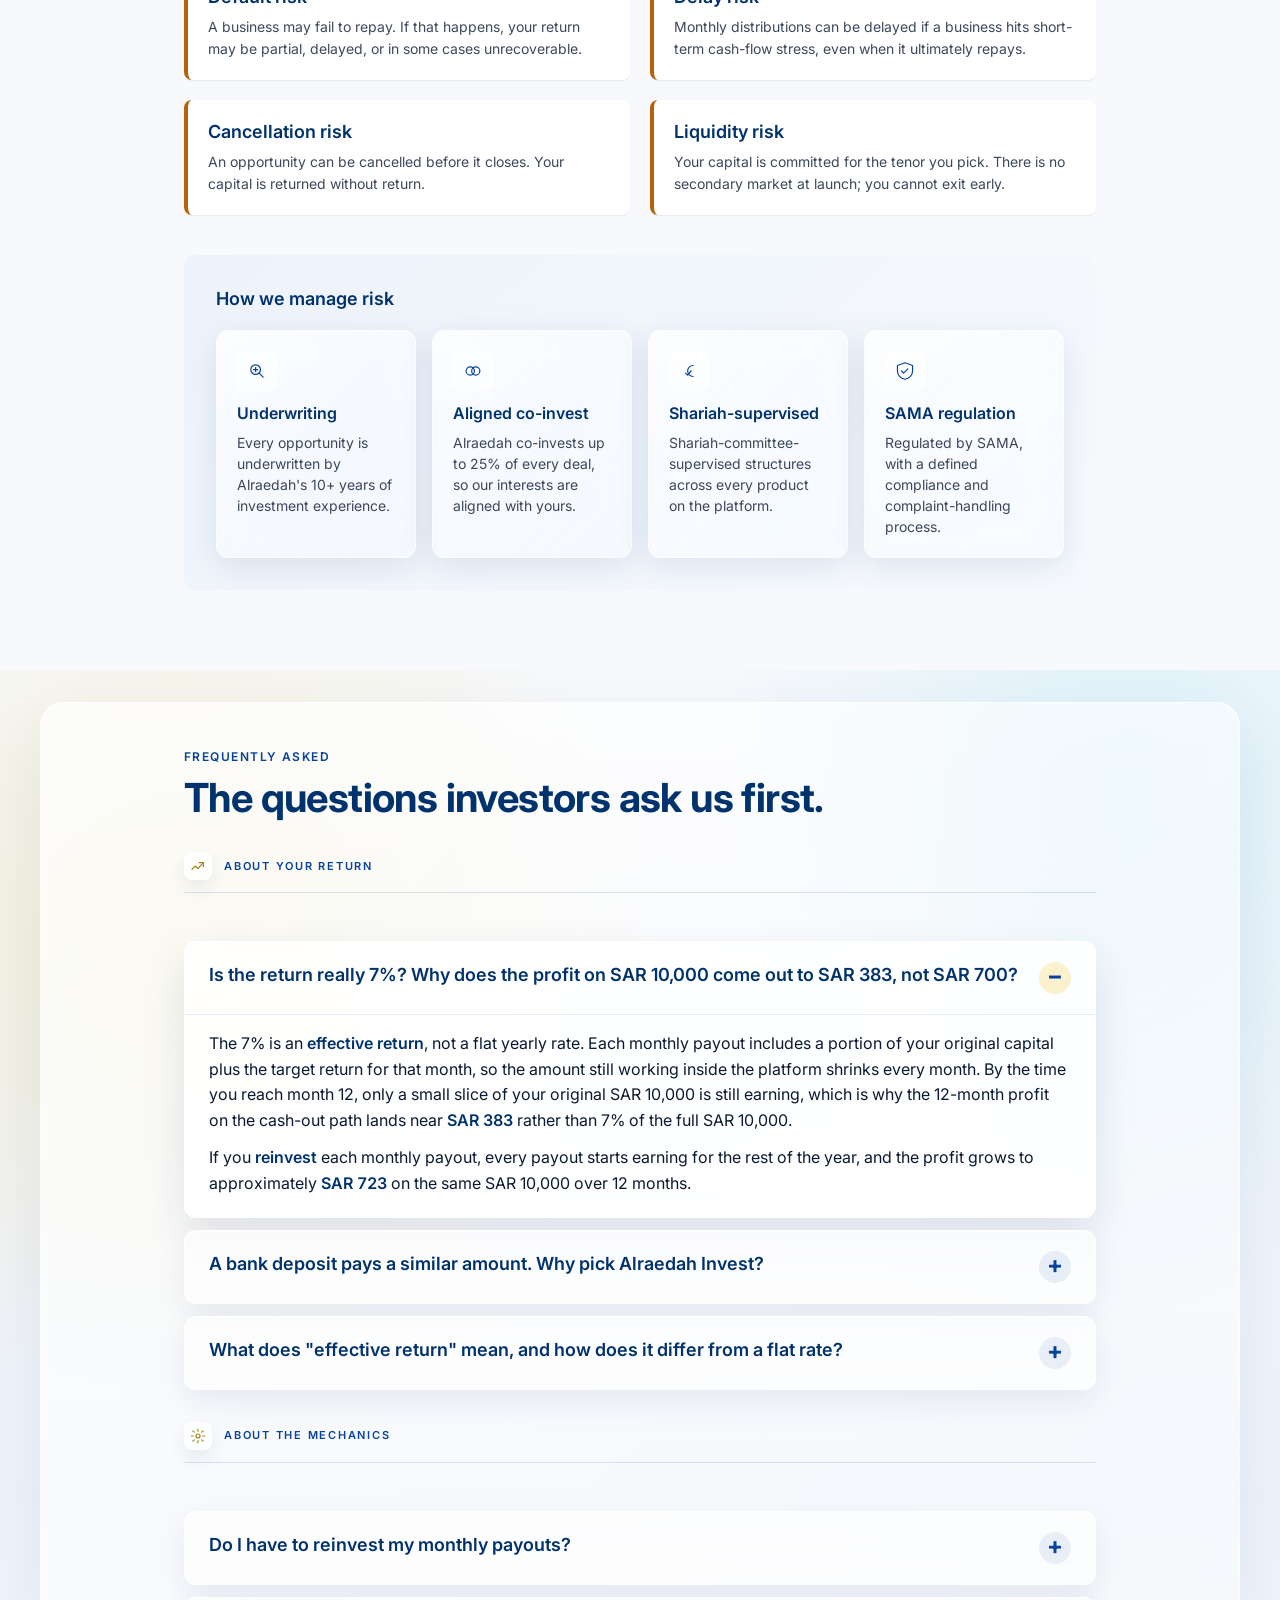
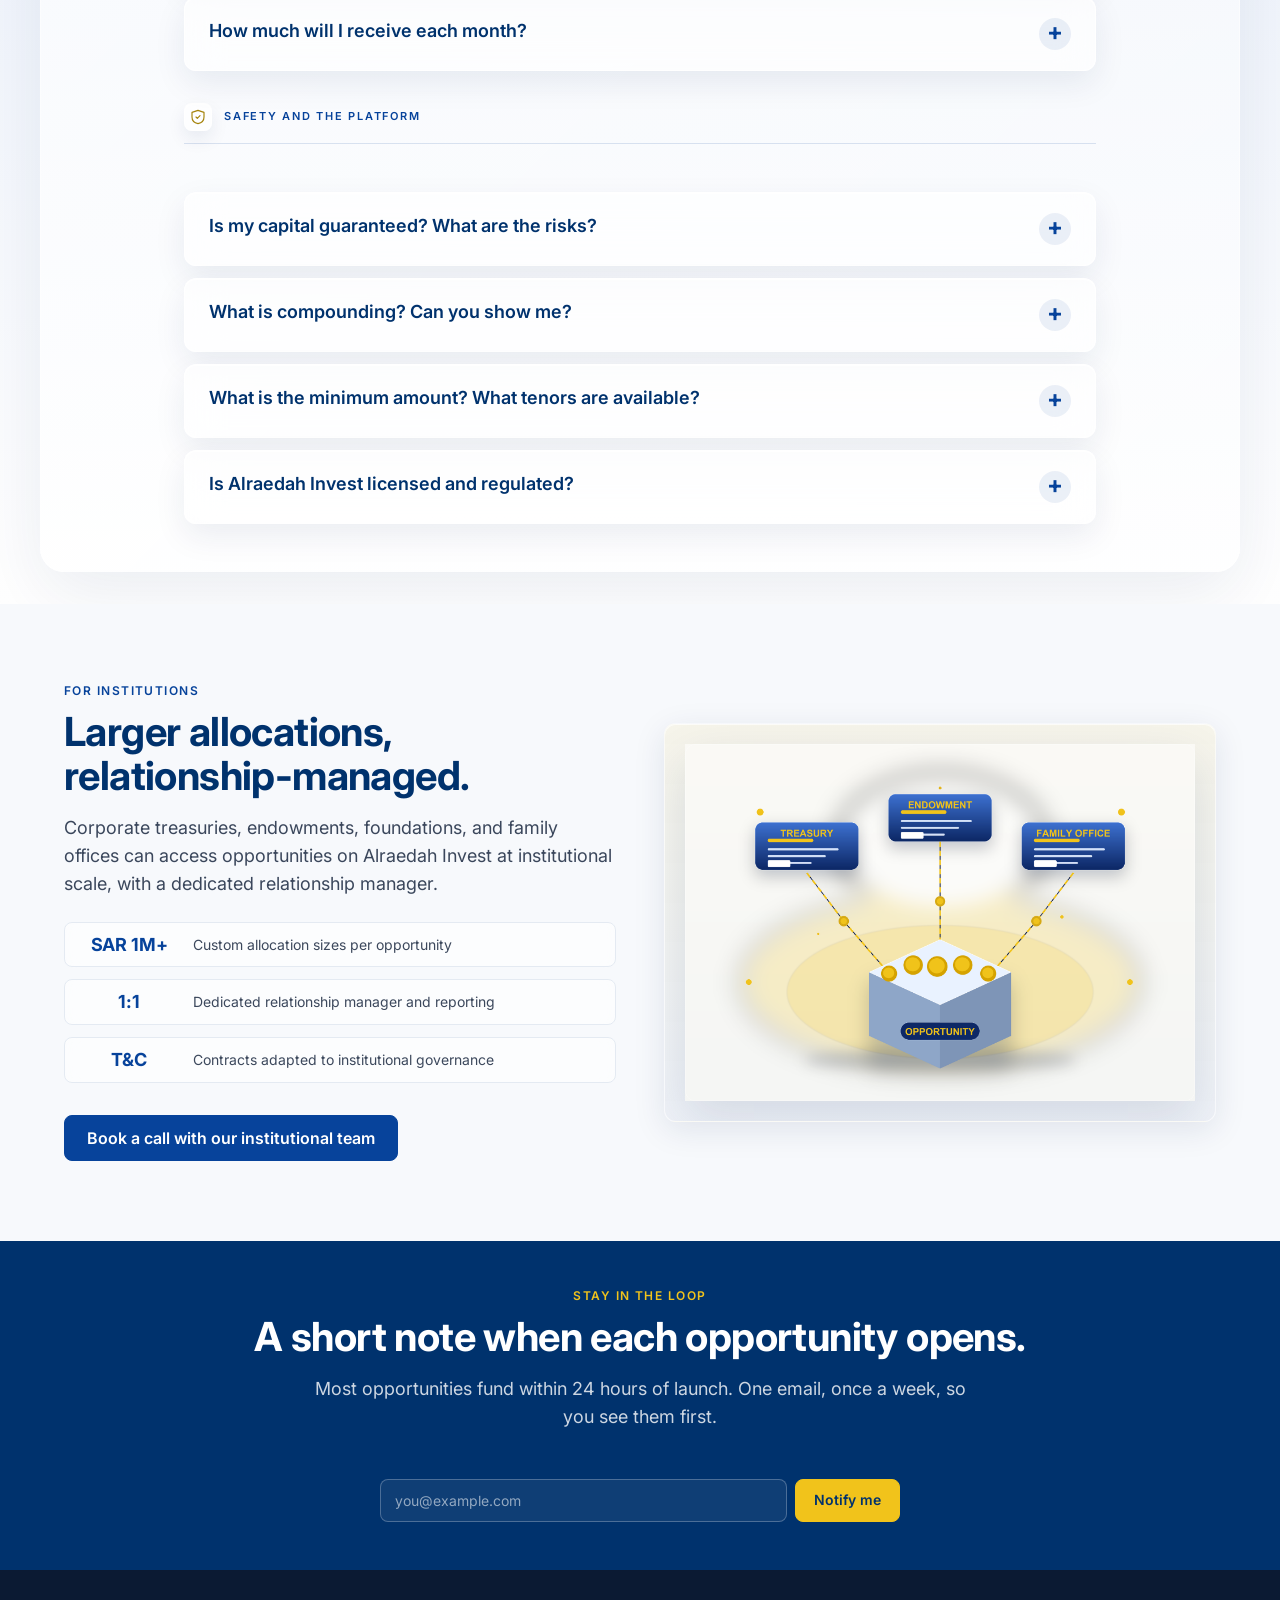
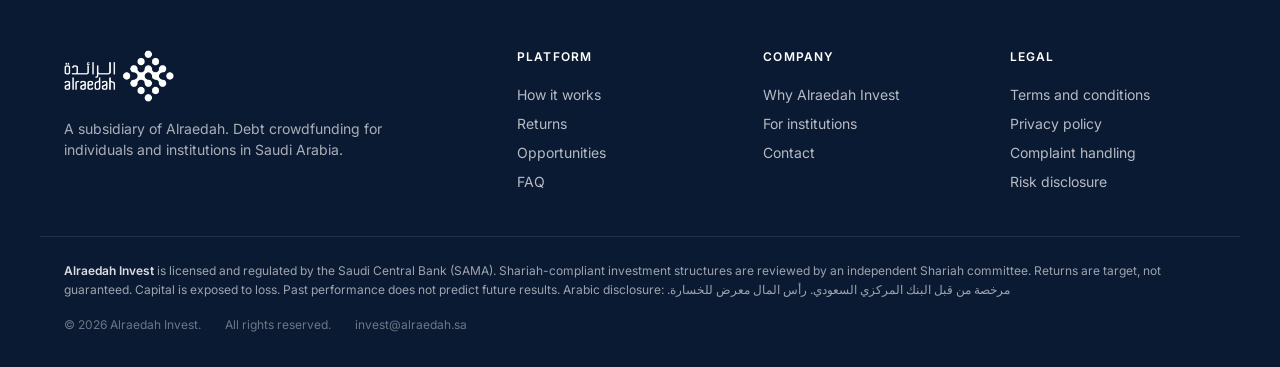
==== commit db5c15d6: "LP FAQ: precision pass on Q1, Q2, Q4, Q9 (Q6 left as-is per direction) Audited every FAQ Q&A against" ====
--- a/index.html
+++ b/index.html
@@ -1351,14 +1351,16 @@
       <details class="faq-item" open>
         <summary class="faq-q">Is the return really 7%? Why does the profit on SAR 10,000 come out to SAR 383, not SAR 700?</summary>
         <div class="faq-a">
-          <p>The 7% is an <strong>effective return</strong>, not a flat yearly rate. Because you receive part of your capital back every month, the amount that is actively earning inside the platform gradually decreases over the year. Your full benefit from the 7% target shows up only when you <strong>reinvest</strong> each monthly payout; then your profit grows to approximately SAR 723 on SAR 10,000 over 12 months.</p>
+          <p>The 7% is an <strong>effective return</strong>, not a flat yearly rate. Each monthly payout includes a portion of your original capital plus the target return for that month, so the amount still working inside the platform shrinks every month. By the time you reach month 12, only a small slice of your original SAR 10,000 is still earning, which is why the 12-month profit on the cash-out path lands near <strong class="tabular">SAR 383</strong> rather than 7% of the full SAR 10,000.</p>
+          <p>If you <strong>reinvest</strong> each monthly payout, every payout starts earning for the rest of the year, and the profit grows to approximately <strong class="tabular">SAR 723</strong> on the same SAR 10,000 over 12 months.</p>
         </div>
       </details>
 
       <details class="faq-item">
-        <summary class="faq-q">If the bank gives me SAR 400 and you give me SAR 383, why would I choose you?</summary>
+        <summary class="faq-q">A bank deposit pays a similar amount. Why pick Alraedah Invest?</summary>
         <div class="faq-a">
-          <p>With a bank deposit, your money is locked for the full year. You cannot use it. With Alraedah Invest, you receive approximately SAR 865 every month, which you can spend, save, or reinvest. If you reinvest, your final amount is approximately SAR 10,723, more than the bank. The monthly liquidity is the real advantage.</p>
+          <p>Because your money does not sit still. A bank deposit locks your capital away for the full year and you cannot touch it. On Alraedah Invest a payment lands in your account every month, so you can use it, save it, or put it back to work.</p>
+          <p>Choosing to reinvest each monthly payment is what unlocks the full 7% target. Once those payouts start earning on top of your original capital, the year-end total ends up ahead of a comparable bank deposit. The calculator above shows both paths — cash-out and reinvested — for any amount you enter.</p>
         </div>
       </details>
 
@@ -1383,7 +1385,7 @@
       <details class="faq-item">
         <summary class="faq-q">Do I have to reinvest my monthly payouts?</summary>
         <div class="faq-a">
-          <p>No. Reinvestment is optional. You can withdraw each monthly payout to your bank account and use it as cash. But if you reinvest, you compound your return, reinvested payouts themselves begin earning, which is what pushes the 12-month total from approximately SAR 10,383 to approximately SAR 10,723 on SAR 10,000.</p>
+          <p>No. Reinvestment is optional. You can take each monthly payout as cash and spend or save it however you want. If you reinvest instead, the payouts themselves begin earning, which is what pushes the 12-month total from approximately <strong class="tabular">SAR 10,383</strong> to approximately <strong class="tabular">SAR 10,723</strong> on SAR 10,000.</p>
         </div>
       </details>
 
@@ -1427,9 +1429,9 @@
       </details>
 
       <details class="faq-item">
-        <summary class="faq-q">Is Alraedah licensed and regulated?</summary>
+        <summary class="faq-q">Is Alraedah Invest licensed and regulated?</summary>
         <div class="faq-a">
-          <p>Yes. Alraedah Invest is <strong>licensed and regulated by the Saudi Central Bank (SAMA)</strong>, and Alraedah's products are reviewed by a Shariah committee.</p>
+          <p>Yes. Alraedah Invest is <strong>licensed and regulated by the Saudi Central Bank (SAMA)</strong> as a debt-crowdfunding platform, and the investment structures available on the platform are reviewed by an independent Shariah committee.</p>
         </div>
       </details>
       </div>
